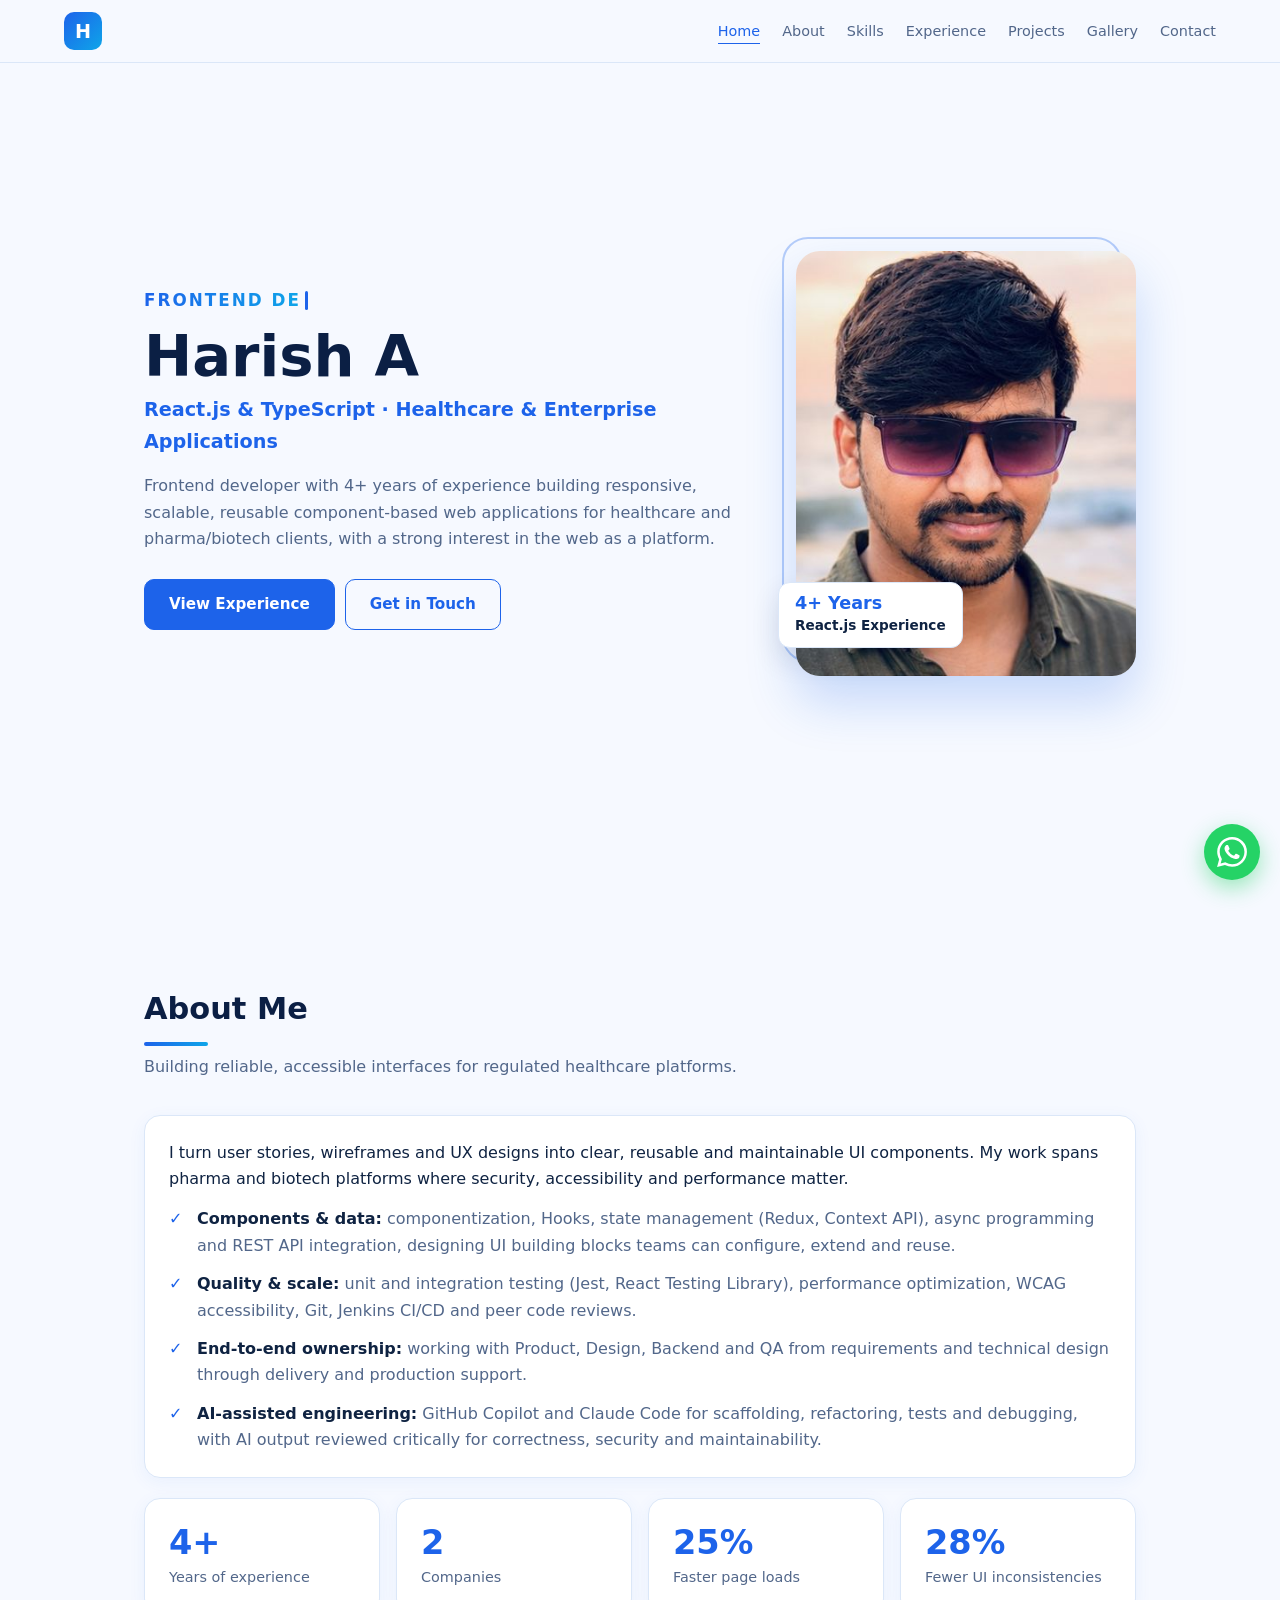
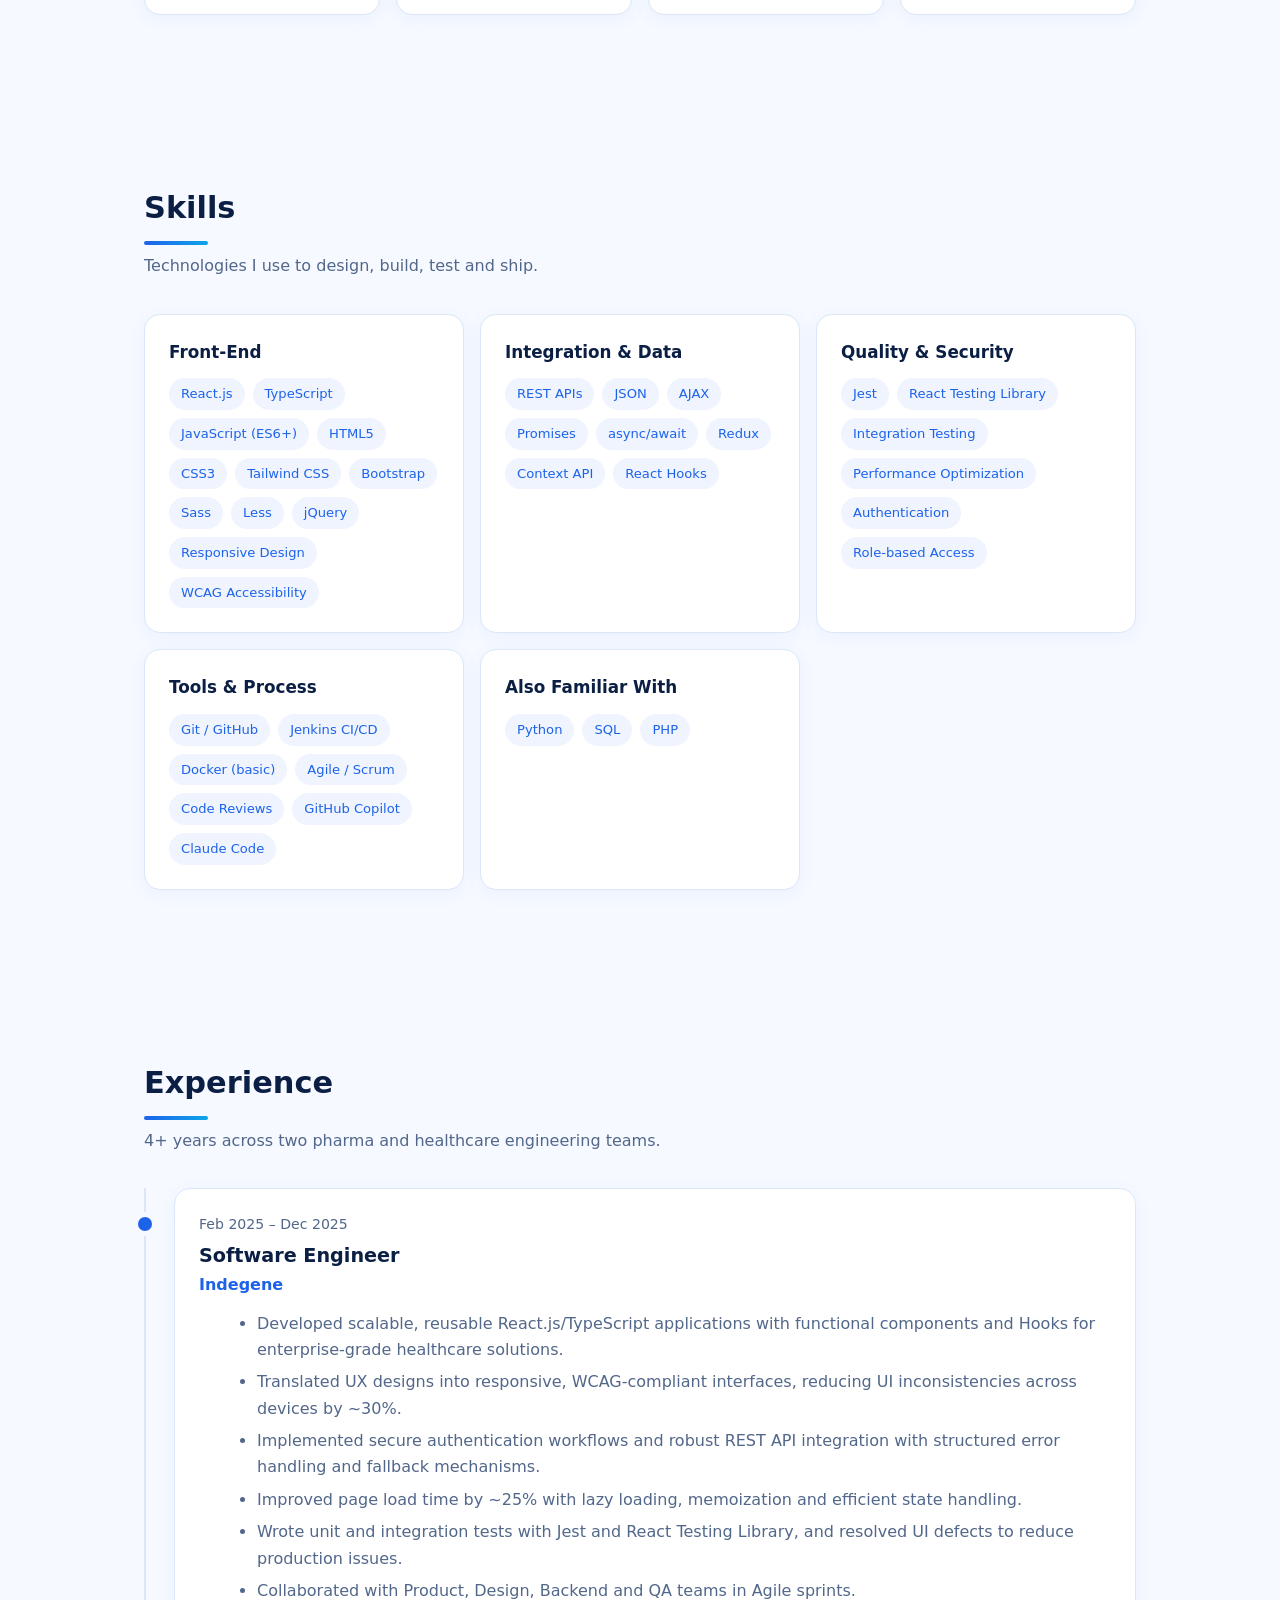
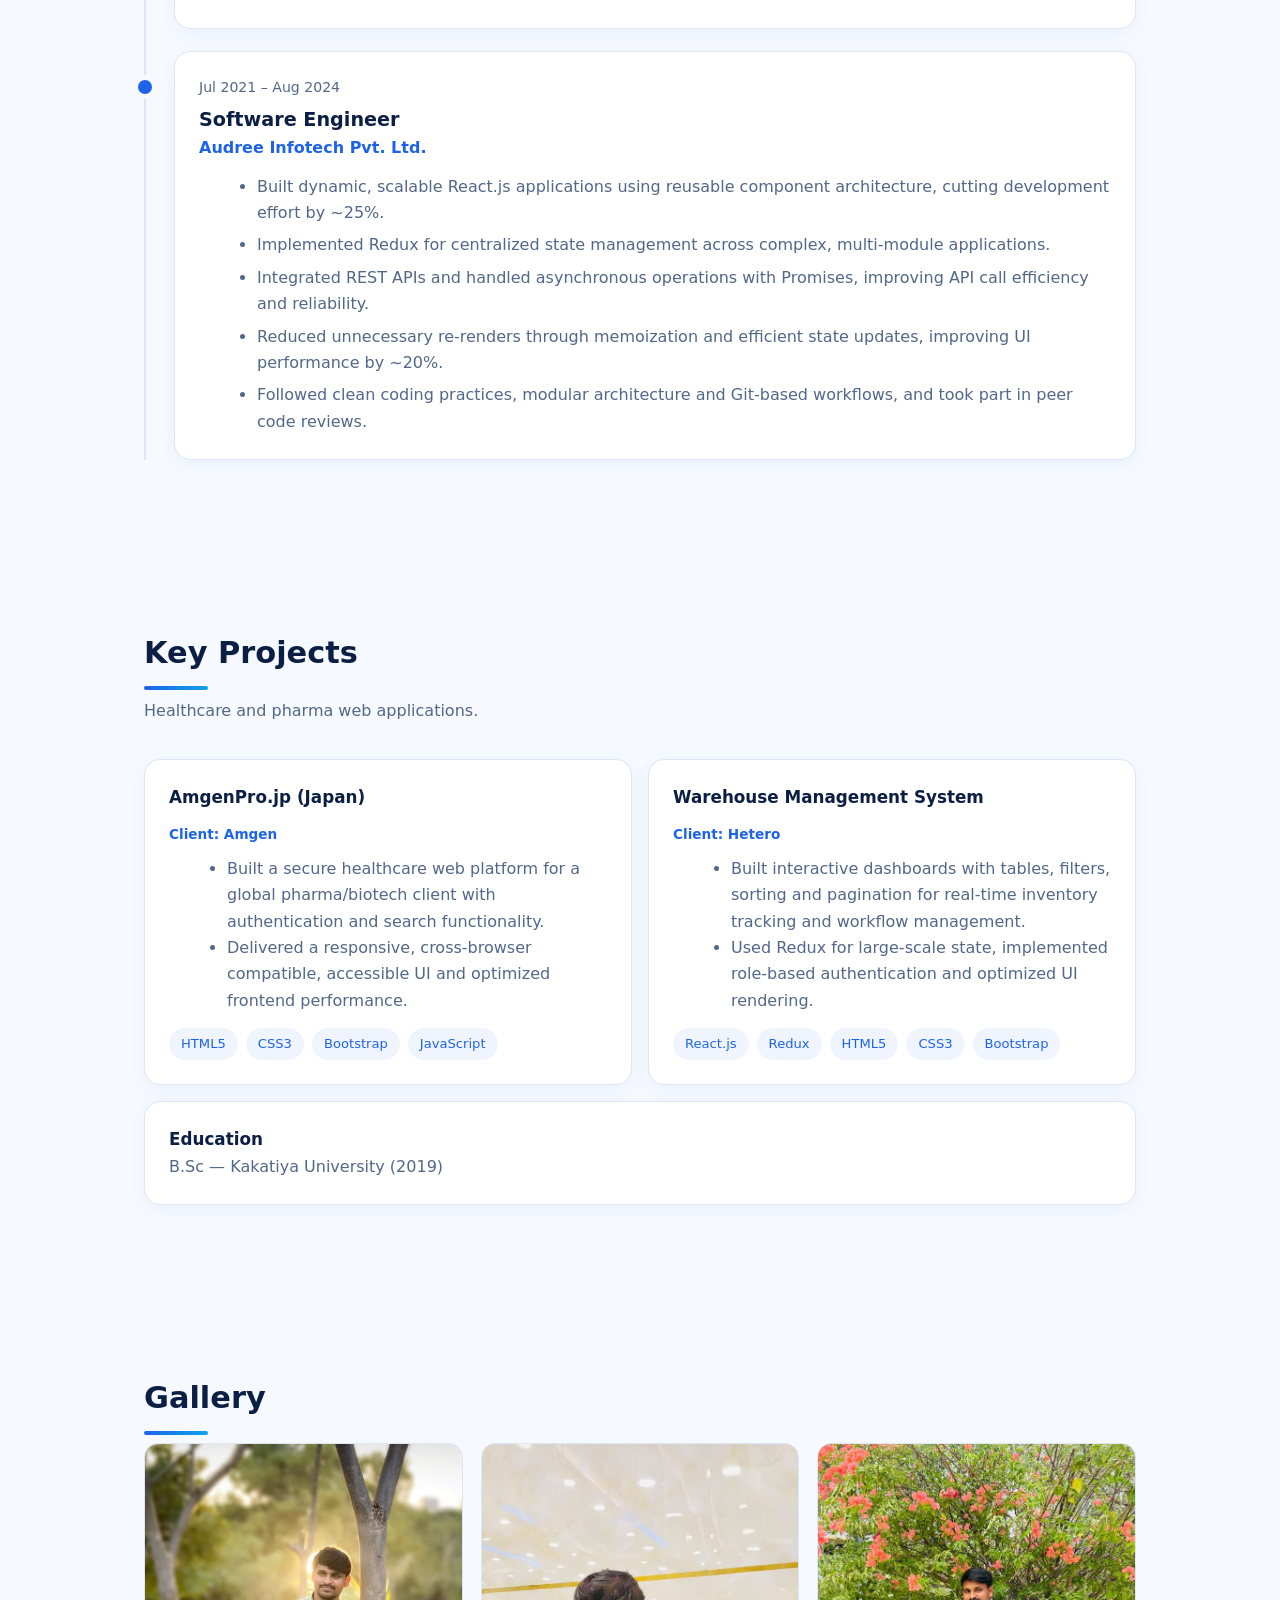
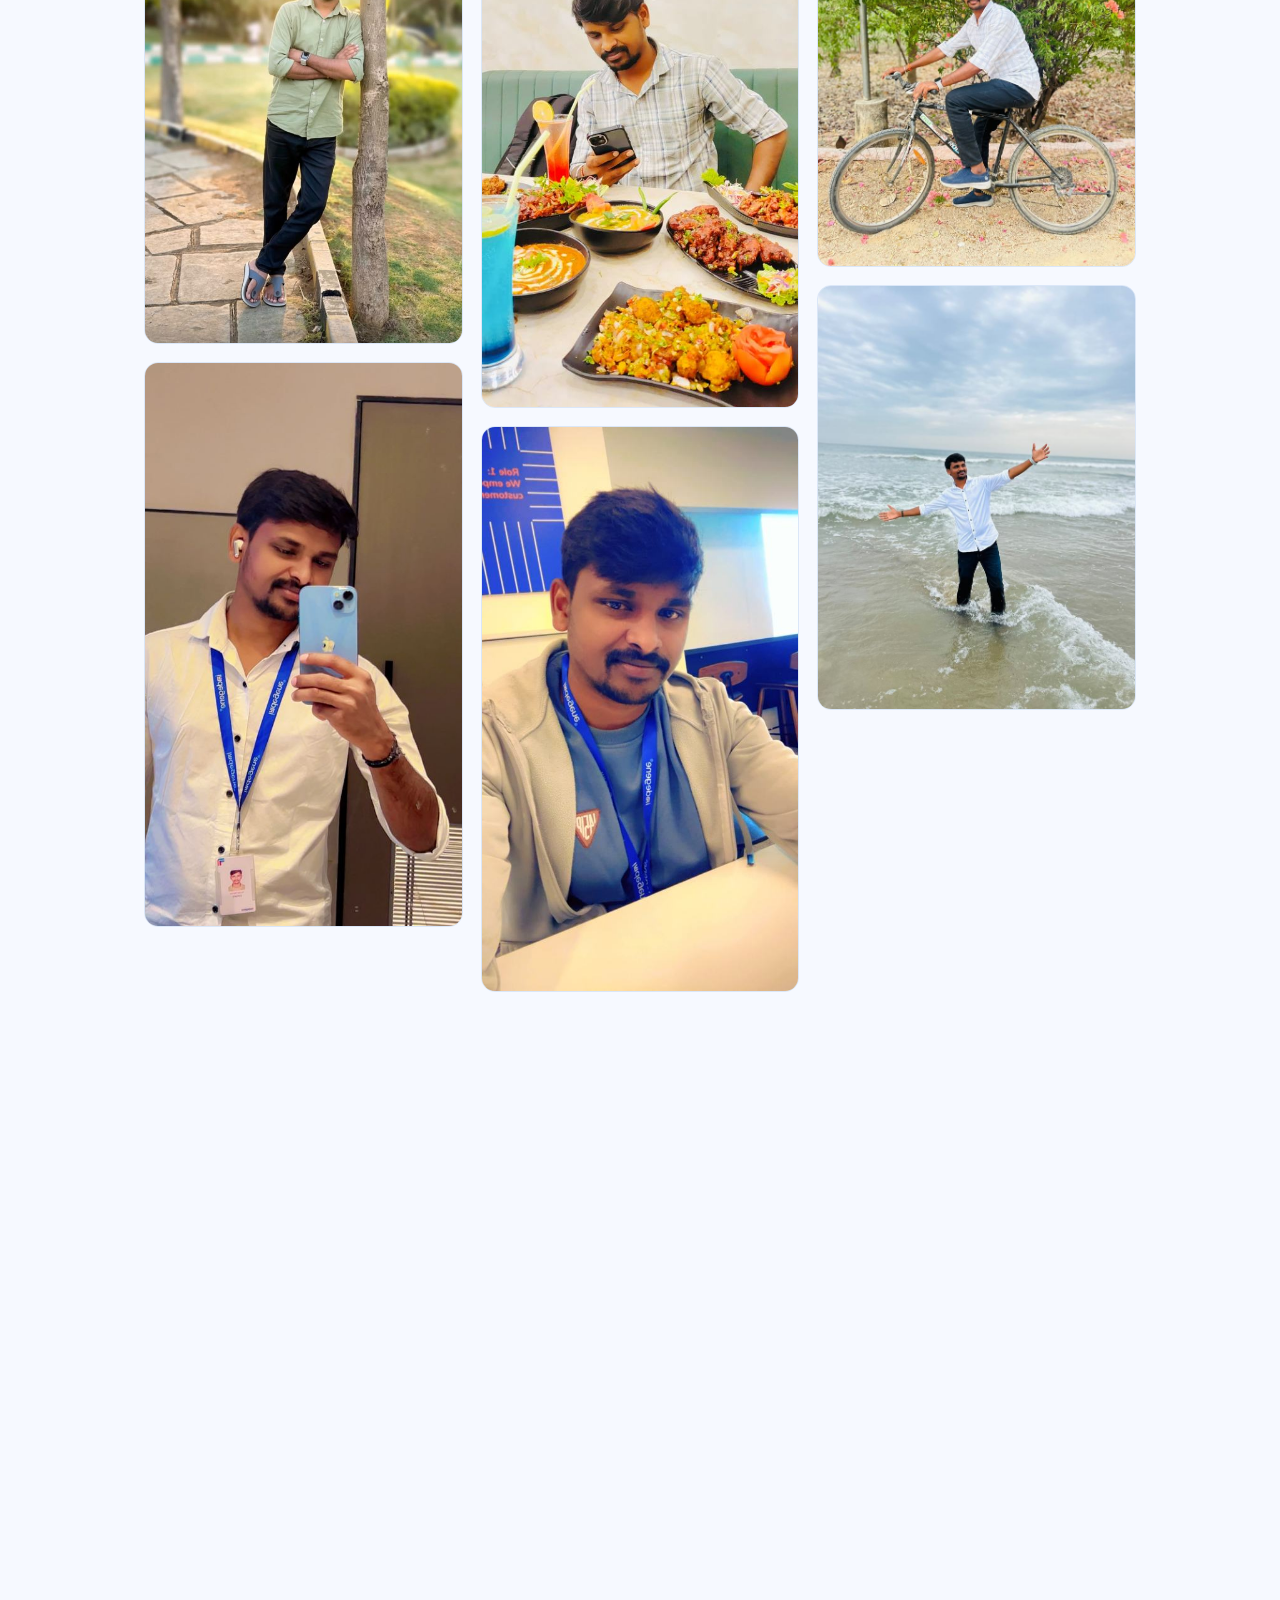
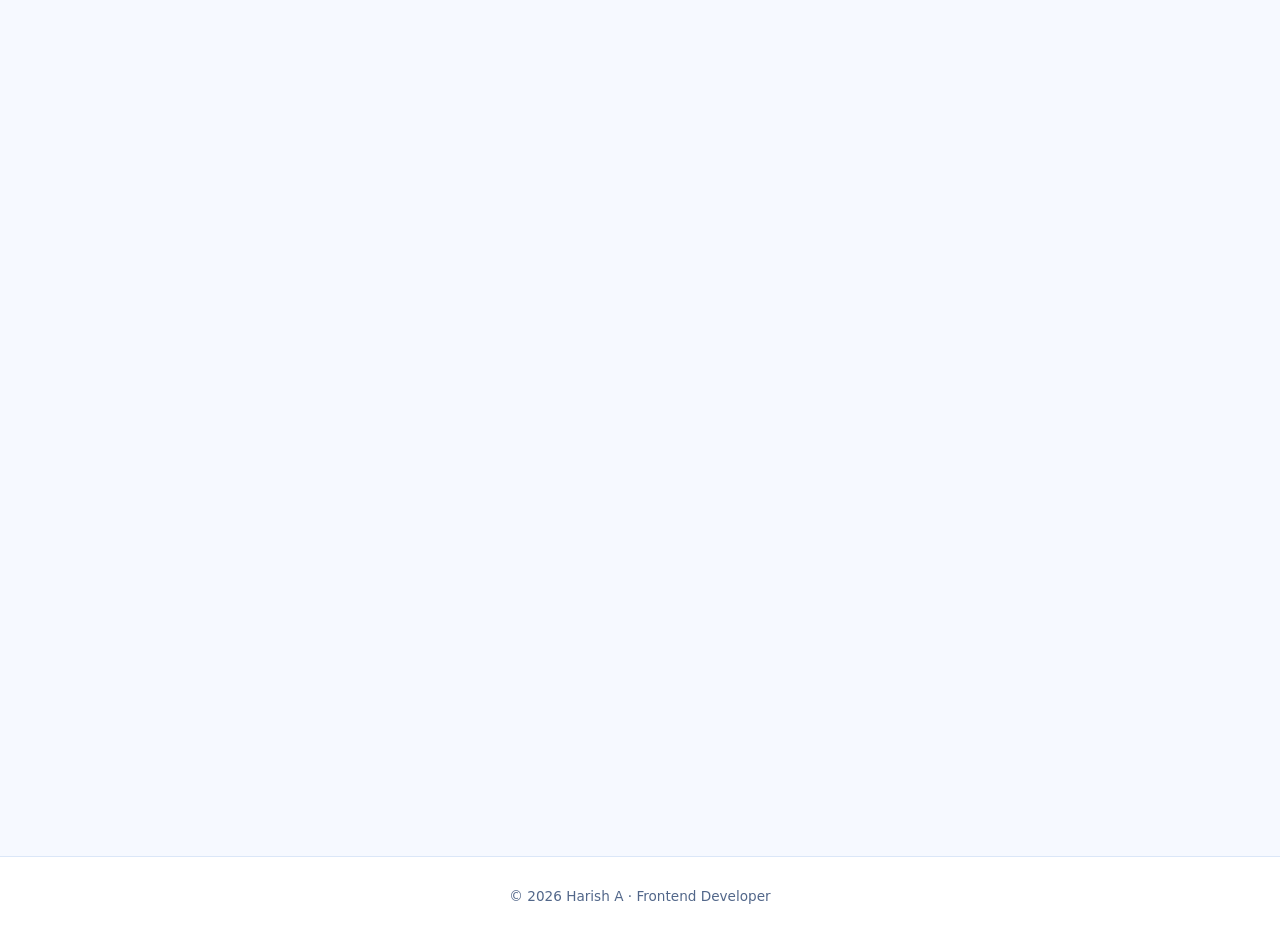
==== Harish-portfolio.html @ e02023b1 "Add files via upload" ====
<!DOCTYPE html>
<html lang="en">
<head>
<meta charset="utf-8">
<meta name="viewport" content="width=device-width, initial-scale=1, viewport-fit=cover">
<title>Harish A – Frontend Developer | React.js &amp; TypeScript</title>
<style>
:root{--bg:#f6f9ff;--card:#fff;--text:#0f2342;--muted:#52678a;--a:#1d63ea;--a2:#0ea5e9;--line:#dbe7f8;--navy:#0b1f44;box-sizing:border-box;padding-top:env(safe-area-inset-top,0px);padding-bottom:env(safe-area-inset-bottom,0px)}
*{box-sizing:border-box;margin:0}
html{scroll-behavior:smooth;scroll-padding-top:72px}
body{background:var(--bg);color:var(--text);font-family:system-ui,-apple-system,"Segoe UI",Roboto,Helvetica,Arial,sans-serif;line-height:1.65;overflow-x:hidden}
#pg{position:fixed;top:0;left:0;height:3px;width:0;z-index:30;background:linear-gradient(90deg,var(--a),var(--a2))}
nav{position:fixed;top:0;left:0;right:0;z-index:20;display:flex;justify-content:space-between;align-items:center;gap:16px;padding:12px 5vw;padding-top:calc(12px + env(safe-area-inset-top,0px));background:rgba(246,249,255,.88);backdrop-filter:blur(10px);border-bottom:1px solid var(--line)}
.hl{display:grid;place-items:center;flex:none;width:38px;height:38px;border-radius:10px;background:linear-gradient(135deg,var(--a),var(--a2));color:#fff;font-weight:800;font-size:1.2rem;text-decoration:none}
nav ul{display:flex;gap:22px;list-style:none;padding:0;overflow-x:auto;scrollbar-width:none}
nav a{color:var(--muted);text-decoration:none;font-size:.9rem;font-weight:500;white-space:nowrap;position:relative;padding:4px 0}
nav ul a::after{content:"";position:absolute;left:0;bottom:-2px;height:2px;width:0;background:var(--a);transition:width .3s}
nav ul a:hover,nav ul a.act{color:var(--a)}nav ul a:hover::after,nav ul a.act::after{width:100%}
section{padding:84px 5vw;max-width:1120px;margin:auto}
#home{min-height:100vh;display:flex;align-items:center;justify-content:center;gap:56px;flex-wrap:wrap-reverse;padding-top:110px}
.ht{flex:1 1 360px;max-width:600px}
.eyebrow{color:var(--a);font-weight:700;letter-spacing:.12em;font-size:.8rem;text-transform:uppercase}
h1{font-size:clamp(2.3rem,5.5vw,3.6rem);line-height:1.1;margin:10px 0 6px;color:var(--navy)}
.role{font-size:1.2rem;font-weight:600;color:var(--a)}
.ht p{color:var(--muted);margin:16px 0 26px}
.btn{display:inline-flex;align-items:center;gap:8px;padding:12px 24px;border-radius:10px;text-decoration:none;font:inherit;font-weight:600;font-size:.95rem;cursor:pointer;border:1px solid var(--a);transition:.25s;margin:0 10px 10px 0}
.btn.p{background:var(--a);color:#fff}.btn.p:hover{background:#174fc0;transform:translateY(-2px);box-shadow:0 10px 24px rgba(29,99,234,.3)}
.btn.s{background:transparent;color:var(--a)}.btn.s:hover{background:rgba(29,99,234,.08);transform:translateY(-2px)}
.ph{position:relative;flex:0 1 340px;width:min(340px,80vw);aspect-ratio:4/5}
.ph::before{content:"";position:absolute;inset:-14px 14px 14px -14px;border:2px solid var(--a);border-radius:26px;opacity:.3}
.ph img{position:relative;width:100%;height:100%;object-fit:cover;object-position:50% 25%;border-radius:24px;display:block;box-shadow:0 26px 50px rgba(29,99,234,.22)}
.bd{position:absolute;left:-18px;bottom:28px;background:var(--card);border:1px solid var(--line);border-radius:12px;padding:10px 16px;font-size:.85rem;font-weight:600;box-shadow:0 12px 28px rgba(15,35,66,.12);animation:bob 4.5s ease-in-out infinite}
.bd b{color:var(--a);font-size:1.1rem;display:block;line-height:1.2}
@keyframes bob{50%{transform:translateY(-8px)}}
h2{font-size:1.9rem;color:var(--navy);margin-bottom:8px}
.sub{color:var(--muted);margin-bottom:34px}
h2::after{content:"";display:block;width:0;height:4px;border-radius:4px;margin-top:8px;background:linear-gradient(90deg,var(--a),var(--a2));transition:width .9s .3s}
h2.on::after{width:64px}
.rv{opacity:0;transform:translateY(24px);transition:opacity .7s var(--d,0s),transform .7s var(--d,0s)}.rv.on{opacity:1;transform:none}
.card{background:var(--card);border:1px solid var(--line);border-radius:16px;padding:24px;box-shadow:0 4px 18px rgba(29,99,234,.06);transition:box-shadow .3s,border-color .3s,transform .3s}
.card:hover{border-color:var(--a);box-shadow:0 14px 34px rgba(29,99,234,.14)}
.stats{display:grid;grid-template-columns:repeat(auto-fit,minmax(170px,1fr));gap:16px;margin-top:20px}
.stat b{font-size:2.1rem;color:var(--a);display:block;line-height:1.2}.stat span{color:var(--muted);font-size:.9rem}
.about{display:flex;gap:30px;align-items:center;flex-wrap:wrap}
.about>div{flex:1 1 320px}
ul.chk{list-style:none;padding:0;margin-top:14px;display:grid;gap:12px;color:var(--muted)}
ul.chk li{padding-left:28px;position:relative}ul.chk li::before{content:"✓";position:absolute;left:0;top:0;color:var(--a);font-weight:800}
ul.chk b{color:var(--text)}
.sg{display:grid;grid-template-columns:repeat(auto-fit,minmax(250px,1fr));gap:16px}
.sg h3,.pj h3{font-size:1.05rem;color:var(--navy);margin-bottom:12px}
.tags{display:flex;flex-wrap:wrap;gap:8px}.tags span{font-size:.82rem;padding:5px 12px;border-radius:20px;background:rgba(29,99,234,.07);color:var(--a);font-weight:500;transition:.25s}.tags span:hover{background:var(--a);color:#fff;transform:translateY(-2px)}
.tl{border-left:2px solid var(--line);padding-left:28px;display:grid;gap:22px}
.tl .card{position:relative}.tl .card::before{content:"";position:absolute;left:-37px;top:28px;width:14px;height:14px;border-radius:50%;background:var(--a);box-shadow:0 0 0 5px var(--bg);animation:ping 2.4s infinite}
@keyframes ping{0%{box-shadow:0 0 0 5px var(--bg),0 0 0 5px rgba(29,99,234,.5)}100%{box-shadow:0 0 0 5px var(--bg),0 0 0 18px rgba(29,99,234,0)}}
.tl h3{font-size:1.2rem;color:var(--navy)}.tl .co{color:var(--a);font-weight:600}.when{color:var(--muted);font-size:.88rem;display:block;margin-bottom:4px}
.tl ul{margin:12px 0 0 18px;color:var(--muted)}.tl li{margin-top:6px}
.pj{display:grid;grid-template-columns:repeat(auto-fit,minmax(300px,1fr));gap:16px}
.pj .card ul{margin:10px 0 14px 18px;color:var(--muted)}.pj .cl{color:var(--a);font-size:.85rem;font-weight:600}
.gal{column-width:240px;column-gap:18px}.gal figure{break-inside:avoid;margin:0 0 18px;overflow:hidden;border-radius:14px;border:1px solid var(--line);background:var(--card)}.gal img{width:100%;height:auto;display:block;transition:transform .6s}.gal figure:hover img{transform:scale(1.05)}
.cg{display:grid;grid-template-columns:repeat(auto-fit,minmax(230px,1fr));gap:16px;margin-bottom:26px}
.cc{display:flex;align-items:center;gap:14px;color:var(--text);text-decoration:none}.cc svg{flex:none;color:var(--a)}.cc.wa svg{color:#25d366}.cc span{display:grid;overflow-wrap:anywhere;color:var(--muted);font-size:.9rem}.cc b{color:var(--text)}
.fab{position:fixed;right:20px;bottom:calc(20px + env(safe-area-inset-bottom,0px));z-index:25;width:56px;height:56px;border-radius:50%;background:#25d366;color:#fff;display:grid;place-items:center;box-shadow:0 8px 22px rgba(37,211,102,.45);animation:pulse 2.4s infinite;transition:transform .25s}.fab:hover{transform:scale(1.1)}
@keyframes pulse{0%{box-shadow:0 0 0 0 rgba(37,211,102,.5)}70%,100%{box-shadow:0 0 0 18px rgba(37,211,102,0)}}
footer{text-align:center;color:var(--muted);padding:28px;font-size:.85rem;border-top:1px solid var(--line);background:var(--card)}
@media(max-width:640px){#home{text-align:center}.ht p{margin-inline:auto}nav ul{gap:14px}.bd{left:8px}}
@media(prefers-reduced-motion:reduce){*{animation:none!important;transition:none!important}.rv{opacity:1;transform:none}h2::after{width:64px}}
.eyebrow{font-size:1.05rem;min-height:1.7em;display:flex;align-items:center}
#ty{background:linear-gradient(90deg,var(--a),var(--a2),var(--a));background-size:200% auto;-webkit-background-clip:text;background-clip:text;color:transparent;animation:shine 4s linear infinite}
@keyframes shine{to{background-position:200% center}}
.cur{display:inline-block;width:3px;height:1.1em;background:var(--a);margin-left:4px;border-radius:2px;animation:blink 1s steps(1) infinite}
@keyframes blink{50%{opacity:0}}
</style>
</head>
<body>
<div id="pg"></div>
<nav><a class="hl" href="#home" aria-label="Home">H</a>
<ul><li><a href="#home">Home</a></li><li><a href="#about">About</a></li><li><a href="#skills">Skills</a></li><li><a href="#experience">Experience</a></li><li><a href="#projects">Projects</a></li><li><a href="#gallery">Gallery</a></li><li><a href="#contact">Contact</a></li></ul></nav>

<section id="home">
<div class="ht rv">
<div class="eyebrow"><span id="ty">Frontend Developer</span><i class="cur"></i></div>
<h1>Harish A</h1>
<div class="role">React.js &amp; TypeScript · Healthcare &amp; Enterprise Applications</div>
<p>Frontend developer with 4+ years of experience building responsive, scalable, reusable component-based web applications for healthcare and pharma/biotech clients, with a strong interest in the web as a platform.</p>
<a class="btn p" href="#experience">View Experience</a><a class="btn s" href="#contact">Get in Touch</a>
</div>
<div class="ph rv"><img src="[data-uri]" alt="Harish A"><div class="bd"><b>4+ Years</b>React.js Experience</div></div>
</section>

<section id="about">
<h2 class="rv">About Me</h2><p class="sub rv">Building reliable, accessible interfaces for regulated healthcare platforms.</p>
<div class="card about rv"><div><p>I turn user stories, wireframes and UX designs into clear, reusable and maintainable UI components. My work spans pharma and biotech platforms where security, accessibility and performance matter.</p>
<ul class="chk"><li><b>Components &amp; data:</b> componentization, Hooks, state management (Redux, Context API), async programming and REST API integration, designing UI building blocks teams can configure, extend and reuse.</li><li><b>Quality &amp; scale:</b> unit and integration testing (Jest, React Testing Library), performance optimization, WCAG accessibility, Git, Jenkins CI/CD and peer code reviews.</li><li><b>End-to-end ownership:</b> working with Product, Design, Backend and QA from requirements and technical design through delivery and production support.</li><li><b>AI-assisted engineering:</b> GitHub Copilot and Claude Code for scaffolding, refactoring, tests and debugging, with AI output reviewed critically for correctness, security and maintainability.</li></ul></div></div>
<div class="stats"><div class="card stat rv"><b data-n="4" data-s="+">0</b><span>Years of experience</span></div><div class="card stat rv" style="--d:.1s"><b data-n="2">0</b><span>Companies</span></div><div class="card stat rv" style="--d:.2s"><b data-n="25" data-s="%">0</b><span>Faster page loads</span></div><div class="card stat rv" style="--d:.3s"><b data-n="30" data-s="%">0</b><span>Fewer UI inconsistencies</span></div></div>
</section>

<section id="skills">
<h2 class="rv">Skills</h2><p class="sub rv">Technologies I use to design, build, test and ship.</p>
<div class="sg">
<div class="card rv"><h3>Front-End</h3><div class="tags"><span>React.js</span><span>TypeScript</span><span>JavaScript (ES6+)</span><span>HTML5</span><span>CSS3</span><span>Tailwind CSS</span><span>Bootstrap</span><span>Sass</span><span>Less</span><span>jQuery</span><span>Responsive Design</span><span>WCAG Accessibility</span></div></div>
<div class="card rv" style="--d:.1s"><h3>Integration &amp; Data</h3><div class="tags"><span>REST APIs</span><span>JSON</span><span>AJAX</span><span>Promises</span><span>async/await</span><span>Redux</span><span>Context API</span><span>React Hooks</span></div></div>
<div class="card rv" style="--d:.2s"><h3>Quality &amp; Security</h3><div class="tags"><span>Jest</span><span>React Testing Library</span><span>Integration Testing</span><span>Performance Optimization</span><span>Authentication</span><span>Role-based Access</span></div></div>
<div class="card rv" style="--d:.3s"><h3>Tools &amp; Process</h3><div class="tags"><span>Git / GitHub</span><span>Jenkins CI/CD</span><span>Docker (basic)</span><span>Agile / Scrum</span><span>Code Reviews</span><span>GitHub Copilot</span><span>Claude Code</span></div></div>
<div class="card rv" style="--d:.4s"><h3>Also Familiar With</h3><div class="tags"><span>Python</span><span>SQL</span><span>PHP</span></div></div>
</div>
</section>

<section id="experience">
<h2 class="rv">Experience</h2><p class="sub rv">4+ years across two pharma and healthcare engineering teams.</p>
<div class="tl">
<div class="card rv"><span class="when">Feb 2025 – Dec 2025</span><h3>Software Engineer</h3><div class="co">Indegene</div><ul><li>Developed scalable, reusable React.js/TypeScript applications with functional components and Hooks for enterprise-grade healthcare solutions.</li><li>Translated UX designs into responsive, WCAG-compliant interfaces, reducing UI inconsistencies across devices by ~30%.</li><li>Implemented secure authentication workflows and robust REST API integration with structured error handling and fallback mechanisms.</li><li>Improved page load time by ~25% with lazy loading, memoization and efficient state handling.</li><li>Wrote unit and integration tests with Jest and React Testing Library, and resolved UI defects to reduce production issues.</li><li>Collaborated with Product, Design, Backend and QA teams in Agile sprints.</li></ul></div>
<div class="card rv"><span class="when">Jul 2021 – Aug 2024</span><h3>Software Engineer</h3><div class="co">Audree Infotech Pvt. Ltd.</div><ul><li>Built dynamic, scalable React.js applications using reusable component architecture, cutting development effort by ~25%.</li><li>Implemented Redux for centralized state management across complex, multi-module applications.</li><li>Integrated REST APIs and handled asynchronous operations with Promises, improving API call efficiency and reliability.</li><li>Reduced unnecessary re-renders through memoization and efficient state updates, improving UI performance by ~20%.</li><li>Followed clean coding practices, modular architecture and Git-based workflows, and took part in peer code reviews.</li></ul></div>
</div>
</section>

<section id="projects">
<h2 class="rv">Key Projects</h2><p class="sub rv">Healthcare and pharma web applications.</p>
<div class="pj">
<div class="card rv"><h3>AmgenPro.jp (Japan)</h3><div class="cl">Client: Amgen</div><ul><li>Built a secure healthcare web platform for a global pharma/biotech client with authentication and search functionality.</li><li>Delivered a responsive, cross-browser compatible, accessible UI and optimized frontend performance.</li></ul><div class="tags"><span>HTML5</span><span>CSS3</span><span>Bootstrap</span><span>JavaScript</span></div></div>
<div class="card rv" style="--d:.1s"><h3>Warehouse Management System</h3><div class="cl">Client: Hetero</div><ul><li>Built interactive dashboards with tables, filters, sorting and pagination for real-time inventory tracking and workflow management.</li><li>Used Redux for large-scale state, implemented role-based authentication and optimized UI rendering.</li></ul><div class="tags"><span>React.js</span><span>Redux</span><span>HTML5</span><span>CSS3</span><span>Bootstrap</span></div></div>
</div>
<div class="card rv" style="margin-top:16px"><h3 style="color:var(--navy);font-size:1.05rem">Education</h3><p style="color:var(--muted)">B.Sc — Kakatiya University (2019)</p></div>
</section>

<section id="gallery"><h2 class="rv">Gallery</h2><div class="gal"><figure class="rv" style="--d:0.00s"><img src="[data-uri]" alt="Harish A" loading="lazy"></figure><figure class="rv" style="--d:0.15s"><img src="[data-uri]" alt="Harish A" loading="lazy"></figure><figure class="rv" style="--d:0.30s"><img src="[data-uri]" alt="Side profile in an orange tee" loading="lazy"></figure><figure class="rv" style="--d:0.00s"><img src="[data-uri]" alt="Night walk on the bridge" loading="lazy"></figure><figure class="rv" style="--d:0.15s"><img src="[data-uri]" alt="Dinner with friends" loading="lazy"></figure><figure class="rv" style="--d:0.30s"><img src="[data-uri]" alt="At the office" loading="lazy"></figure><figure class="rv" style="--d:0.00s"><img src="[data-uri]" alt="Standing in front of a hill" loading="lazy"></figure><figure class="rv" style="--d:0.15s"><img src="[data-uri]" alt="On a bicycle among flowers" loading="lazy"></figure><figure class="rv" style="--d:0.30s"><img src="[data-uri]" alt="At the beach" loading="lazy"></figure><figure class="rv" style="--d:0.00s"><img src="[data-uri]" alt="Out on a ride" loading="lazy"></figure><figure class="rv" style="--d:0.15s"><img src="[data-uri]" alt="Working at my desk" loading="lazy"></figure></div></section>

<section id="contact">
<h2 class="rv">Contact</h2><p class="sub rv">Open to Frontend / React.js roles in healthcare and beyond.</p>
<div class="cg"><a class="card cc rv" href="tel:+919949825374"><svg viewBox="0 0 24 24" width="26" height="26" fill="currentColor" aria-hidden="true"><path d="M6.6 10.8a15 15 0 006.6 6.6l2.2-2.2a1 1 0 011-.25 11.4 11.4 0 003.6.6 1 1 0 011 1V20a1 1 0 01-1 1A17 17 0 013 4a1 1 0 011-1h3.5a1 1 0 011 1c0 1.25.2 2.45.6 3.6a1 1 0 01-.25 1z"/></svg><span><b>Phone</b>9949825374</span></a><a class="card cc rv" href="mailto:harishavula3214@gmail.com"><svg viewBox="0 0 24 24" width="26" height="26" fill="currentColor" aria-hidden="true"><path d="M20 4H4a2 2 0 00-2 2v12a2 2 0 002 2h16a2 2 0 002-2V6a2 2 0 00-2-2zm0 4l-8 5-8-5V6l8 5 8-5v2z"/></svg><span><b>Email</b>harishavula3214@gmail.com</span></a><a class="card cc rv" href="https://www.linkedin.com/in/harish-a-6782b31a3" target="_blank" rel="noopener"><svg viewBox="0 0 24 24" width="26" height="26" fill="currentColor" aria-hidden="true"><path d="M20.447 20.452h-3.554v-5.569c0-1.328-.027-3.037-1.852-3.037-1.853 0-2.136 1.445-2.136 2.939v5.667H9.351V9h3.414v1.561h.046c.477-.9 1.637-1.85 3.37-1.85 3.601 0 4.267 2.37 4.267 5.455v6.286zM5.337 7.433a2.062 2.062 0 01-2.063-2.065 2.064 2.064 0 112.063 2.065zm1.782 13.019H3.555V9h3.564v11.452zM22.225 0H1.771C.792 0 0 .774 0 1.729v20.542C0 23.227.792 24 1.771 24h20.451C23.2 24 24 23.227 24 22.271V1.729C24 .774 23.2 0 22.222 0h.003z"/></svg><span><b>LinkedIn</b>harish-a-6782b31a3</span></a><a class="card cc wa rv" href="https://wa.me/919949825374" target="_blank" rel="noopener"><svg viewBox="0 0 24 24" width="26" height="26" fill="currentColor" aria-hidden="true"><path d="M17.472 14.382c-.297-.149-1.758-.867-2.03-.967-.273-.099-.471-.148-.67.15-.197.297-.767.966-.94 1.164-.173.199-.347.223-.644.075-.297-.15-1.255-.463-2.39-1.475-.883-.788-1.48-1.761-1.653-2.059-.173-.297-.018-.458.13-.606.134-.133.298-.347.446-.52.149-.174.198-.298.298-.497.099-.198.05-.371-.025-.52-.075-.149-.669-1.612-.916-2.207-.242-.579-.487-.5-.669-.51-.173-.008-.371-.01-.57-.01-.198 0-.52.074-.792.372-.272.297-1.04 1.016-1.04 2.479 0 1.462 1.065 2.875 1.213 3.074.149.198 2.096 3.2 5.077 4.487.709.306 1.262.489 1.694.625.712.227 1.36.195 1.871.118.571-.085 1.758-.719 2.006-1.413.248-.694.248-1.289.173-1.413-.074-.124-.272-.198-.57-.347m-5.421 7.403h-.004a9.87 9.87 0 01-5.031-1.378l-.361-.214-3.741.982.998-3.648-.235-.374a9.86 9.86 0 01-1.51-5.26c.001-5.45 4.436-9.884 9.888-9.884 2.64 0 5.122 1.03 6.988 2.898a9.825 9.825 0 012.893 6.994c-.003 5.45-4.437 9.884-9.885 9.884m8.413-18.297A11.815 11.815 0 0012.05 0C5.495 0 .16 5.335.157 11.892c0 2.096.547 4.142 1.588 5.945L.057 24l6.305-1.654a11.882 11.882 0 005.683 1.448h.005c6.554 0 11.89-5.335 11.893-11.893a11.821 11.821 0 00-3.48-8.413z"/></svg><span><b>WhatsApp</b>Chat with me</span></a></div>
<button class="btn p rv" id="rbtn" type="button"><svg viewBox="0 0 24 24" width="18" height="18" style="vertical-align:-3px" fill="currentColor" aria-hidden="true"><path d="M5 20h14v-2H5v2zM19 9h-4V3H9v6H5l7 7 7-7z"/></svg> Download Resume</button>
</section>
<a class="fab" href="https://wa.me/919949825374" target="_blank" rel="noopener" aria-label="Chat on WhatsApp"><svg viewBox="0 0 24 24" width="30" height="30" fill="currentColor" aria-hidden="true"><path d="M17.472 14.382c-.297-.149-1.758-.867-2.03-.967-.273-.099-.471-.148-.67.15-.197.297-.767.966-.94 1.164-.173.199-.347.223-.644.075-.297-.15-1.255-.463-2.39-1.475-.883-.788-1.48-1.761-1.653-2.059-.173-.297-.018-.458.13-.606.134-.133.298-.347.446-.52.149-.174.198-.298.298-.497.099-.198.05-.371-.025-.52-.075-.149-.669-1.612-.916-2.207-.242-.579-.487-.5-.669-.51-.173-.008-.371-.01-.57-.01-.198 0-.52.074-.792.372-.272.297-1.04 1.016-1.04 2.479 0 1.462 1.065 2.875 1.213 3.074.149.198 2.096 3.2 5.077 4.487.709.306 1.262.489 1.694.625.712.227 1.36.195 1.871.118.571-.085 1.758-.719 2.006-1.413.248-.694.248-1.289.173-1.413-.074-.124-.272-.198-.57-.347m-5.421 7.403h-.004a9.87 9.87 0 01-5.031-1.378l-.361-.214-3.741.982.998-3.648-.235-.374a9.86 9.86 0 01-1.51-5.26c.001-5.45 4.436-9.884 9.888-9.884 2.64 0 5.122 1.03 6.988 2.898a9.825 9.825 0 012.893 6.994c-.003 5.45-4.437 9.884-9.885 9.884m8.413-18.297A11.815 11.815 0 0012.05 0C5.495 0 .16 5.335.157 11.892c0 2.096.547 4.142 1.588 5.945L.057 24l6.305-1.654a11.882 11.882 0 005.683 1.448h.005c6.554 0 11.89-5.335 11.893-11.893a11.821 11.821 0 00-3.48-8.413z"/></svg></a>
<footer>© 2026 Harish A · Frontend Developer</footer>

<script>
var roles=["Frontend Developer","React.js Developer","TypeScript Developer","UI Engineer"],ri=0,ci=roles[0].length,del=true,ty=document.getElementById("ty");
function tick(){var r=roles[ri];ci+=del?-1:1;ty.textContent=r.slice(0,ci);var d=del?50:95;if(!del&&ci===r.length){del=true;d=1800}else if(del&&ci===0){del=false;ri=(ri+1)%roles.length;d=300}setTimeout(tick,d)}
if(!matchMedia("(prefers-reduced-motion:reduce)").matches)setTimeout(tick,1800);
var pg=document.getElementById("pg");
addEventListener("scroll",function(){var m=document.documentElement.scrollHeight-innerHeight;pg.style.width=(m>0?scrollY/m*100:0)+"%"},{passive:true});
var io=new IntersectionObserver(function(es){es.forEach(function(e){if(!e.isIntersecting)return;var t=e.target;t.classList.add("on");
t.querySelectorAll("[data-n]").forEach(function(c){var n=+c.dataset.n,s=c.dataset.s||"",i=0,h=setInterval(function(){c.textContent=(++i)+s;if(i>=n)clearInterval(h)},n>10?40:150)});io.unobserve(t)})},{threshold:.15});
document.querySelectorAll(".rv,h2").forEach(function(x){io.observe(x)});
var links=document.querySelectorAll("nav ul a"),so=new IntersectionObserver(function(es){es.forEach(function(e){if(e.isIntersecting)links.forEach(function(l){l.classList.toggle("act",l.getAttribute("href")==="#"+e.target.id)})})},{rootMargin:"-45% 0px -50% 0px"});
document.querySelectorAll("section[id]").forEach(function(s){so.observe(s)});
var R="[base64]/4w6PvH794UtV//GP1zZPHVb3sq58fPnj07WlTXd49fFAvhZT2Wyk7+1u1pnr97cMHlah+rB7oftlUnWqWja4+PnzQ6HbZaf/F9cMHp5bw6fePqyrhIwY+rnBjuqUySeHhC6awJIV1q5ddWnj4gimsSGEp9VKkzR6+YAprUlgILBILD18whZuh8Ddv7MA+E5Wsl7Wu3lw8fCCq2v5nv9Fm2dqx7NVS99WbjzgBPTMB20tuWt7Onp+8fnE6V7Pn1fy/qzcvHz54ankCX89JKbHsu5TT29kJR6sbGM+Etq6Ad4WsUg6jLrdZl83StKTHola28VXXubHAdjybL+Rsa1u/gT9u4NduvlCz9c35fKFn1ZP1p/mim62vN7f49Xbe2FYsRD37pZrr2es1/r2aL8zsbLf88a76bfXGVtLMPs+Fnt1CfevT+aKZnUHJq1tbeTurfoE6q+frFfz/egdUH+DX2crWCa1ZQ4W2rqe2UNIo+Bb++da3+grZ361tMW70tVKwN0ivT+aqcZXczs3sei5sTZa36Cyf3lYqYDyM5Wxmd1y1Ro4Gc3J6OjI9sjJ0bhRu7KZbmqEyAz3GXzr81dsGSfijgV/Kfuocwf42ir5f2mWa1sqNkjBq2QpC+gtL2i5rwdY6dPz0dnUT+t4nfQ/7rxbLmnb5g+3QCjq0vYLFdzfvYFko990n++ke/riGf1tZUgWfpP1DhFH6j8uPc+3osQqkXc6FmJ3BwoNJ/Tg1SWZPQ5XollIVjaKSdlF0RaOorOxrmsJazbKh0/jnzc710biOreFT9WoupPvTDSB09xw+/r6C3y9gbD4G8nP7r1duLO2n3dqO79QeEj1pwUtLvsEa3D5Zz2FrMsVtubo9tGIShVVnokzUy4bKMqsTrHzstN190onJo2T2K9j7r6Hzf4Fd/8w2/il8dWq3/yn88cIKnr/Ynz8Dzclcmtl37NZRGgcntuUt1vMD1Py9FVLfz0Xj6ng9b2f/xW7Wbtk3pEulkl8IMl6q6nNlNwyXbEDfHj1cf6jrvvsjbTaIsBGbRiylTtmMF/VY9DVW8vVQCocx7/iz7QZW7E1Yozdu7e4fRGPRSE3q4reVhT0ipwV117jtcW3XxAb+uB1Uj2LXNwhvO2dFXIWdX53R/gwLBLfi7gNXrGmXqi9kYUe0I7R2MmtlN9DZ25n+HVeqNSjW01JYgmXTiaUWtEmf7QStg8jecsoTtI02hb0xFhF1TG82F0wpabGOUkf0RtaWjaJNwp78Yy7rdA3gPOGfN1H6MnUOELOkm7KRqA5T2vfA5d4LetRl5/4TboNLrjILH0Up475BRZTSbgEBYR/voH+3fivchK9wFD752f5qAvk2oqwdyuoYk9Gu/AgPw2wccwAG2ID3fqNOt6Kz0k8VtqK3p7GM9t7znRQCyvSjHbrgFKLFPjntxRZgCl1d575/n1nFXKPumeoangWoNlDSilxa6jWA8QYG2srZ5Y9uohmmbQfyvWg8tZUqTUb7iKPtJMKEono7vdQZrT14CDh4aDO7XUNnTs/cjr3dpdX8z8MHfz2ki4RcqrAGvQ649bOBk4RL0kGnMHEbP3G4XKoL+AggaVt9gPasPb69HmR9l9SyhX+tcBJuPDyr1uHjDv/cwlaM6NjBvjOrsrDGYfEMwmFnG9HbTWEbV105HTrsJiS+9+sLSw3ixLLcgpK9DJLnOiJEqGlAjsD2lsDz7cf50JFH7/323ASljWyRuIJabrOaL7yAQcHz0e1x+2vJLvt+aeg0jWd4DJNkIUyyu7P7N8CkyOYYmFTXoNxzmHT6EyyPeOYJQpFDSlbqS0mq4zebRaZNTWgTFbzacfiqsbs5KzWpgi0g023WpB1KxRXZV9mSTNcvj8/6tqyvQtvJyWjvnTTsDqDAAXYVcWkFirqUFvu22+A2v7Lnh6h/OcUmjF2DTSFHIxGLpLQRd26R2cV2ZTv5MepaBjGodtl0ZWwl7NSMduUlFLc2ZaNGhXjcZIExoa0WdnGCUrBL7Ye/c8XaHuFe8eKUFu0KRdt07lChSSDRZVypDEyoJVoTSvqmar1sM9qA/exKYUoJg+CviIMUCI1S2kFFmBTIs9BKKwR4Rbx0gwAvpY1AM+wxZFgI7HqJhtUi7lbg5aPyMSjfOKorJ0edUSNtC6pWTh21iMJK2gGqq+nZ9fqCK6a7vNj0etX27JHLvMEGtgAV2zolHGF9ihs4k6fTuiXdbADh6nzfp7B2PyTLtF3bm2hK+FVIzEGoqUOc/XXmZfsk6hBNA9NM2lQCO1QZ7GjtMaX/FcasI2FHwuYI2NF2HSynHHY8X93A8J5PHRd6bWEOqYE/GFmkkdHi7rANwNP+DY8cwOyTFjtgu7DrUtAmlRhhRAtamxQ7fNoSooejCin1+unpGxaASNg5k0wiLYwtpT2Bfrzi5IhozLKVhbW3EsxahPbKH0bM7HLr9tzVxgEwzq7Sg2PhwJjlq04KAcaobB0IMIzaWWVVn4Shbo5YB1LWYHQlrXvvBT9IhZ/Cud8JLg6E6GV/oJORtlvKjHZ1kIE9GueFeKSiRyMehbs7RoLaTY+SE0YsJexJuytjrewG6TPaxHLyad5mLgtQ+Kx2byT4pcsYN+iGpkvV9zkAmvtweD1oQVMWWquDyzbf6gpAthz1f9A6aI24HyAPo2ItHmsKN7+WCtTxeCHdWwHmDQE7ryEHJGc/WxVpBan9lht43fejfc82wqA5m9BuN9DFa66PTW0XSV+mD5rajGjfwyEljup5GZBoW3DXJqN0Fn4NK9G4Sqsz2CEbGKab3XZzfVBWCTtnHWXwVeUPBbvtvTOrdbMd/oVmHgeA3FbcOm8z7A9nJaIwaTDshOUKBVfRDQIfL9zsGn/yR8NoLsMqcP6tw3YIrtabYAK682c/+IPDQErVuNHS3pZgIF2IgSzEUl8eAgUuxyAgK2KUHiGgFx/ByobQcouzGIzirI/KHhY0qW/CJGJ557S3frov3eLlsAqeM4q4CNCCbUoL9h3tlO31ZsX1RChw6JJi06hL2zmjTbLyKFgcOMTSwVIr68iAbmhHBkPVe86IDp4voY7pR2eldNaR/wWBEWMzfsOaYRxSKOqNhbW1YXqzumGxgpCjYtMgCDS8oW3aRkPvfdTYEwDFnk/rwn6BW0wT2qIjsLQbMSt2oF9tDeEvpE3RWHiGAQypXTFioWjqjgDiylsjWMsO6AFTNgQQ/SG4qWUXKrjI2u6IEVDKHli6bKEq2/F6ao0qu4tUU9iR1nY6o8XR+xAl4r2XVdy5CmCTbAsZ2g2Ubb2/[base64]/vhsyX2rkiPVn+OOBUB5cV12BS4UiqInIl2tbh6WCceyMuetrUESjaFUFLJf0ewU8LmGDCpxDjYybZCiA4F+tN/MIMGQTqSlB9UQIFxk4VxdY9WpFjnBCYBw4yk/ANUvOKMQABGxZ5GTwHShjboBOKJL8NhJfgGHoGTv3Ni695JaA7l9cveFPbSAjyZ0QbZFCV/2Du4YTjpL2sNAUxFjGXdLUVGGyJXz6fwvpQtSqwiLtIB3pQ2emI+efd9to/Z/[base64]/8kTaxpDnDmh+Ov57M7e9d6OPK7eADsUnKwg8QG+k4lcCa/PoOF/Pe1mKIoj8u5P1PMBwY5P5f855dJJ3CoOjIBGLZhbGl29kLCGj/[base64]/Nnp62wOB3vOqH6CDZFPLoagisIrSoPyAWPqLy07MhsAv7Z3hjAfjQRCFvBUbejPb5GxCX38MW/c6ZIzk51UGkcxmfpoagpWwco21ggDXeDnLldcEEuDLayocy5nA/lZI+BoVxeqpAmvEgA287FrEAk08r98xhdpMsxghMxq9pqyvz6nh7Dx6oaPdOT3nfnByR8xhDA04jtN/AVtsEIwQim8FRhZgKlqYLGWYrRTFsxaVdpF6Q3AUfyB6LajTx/BZ1MC7NTTDmxNFlPQDKzWTKkzXcQCgWJX2GkGN7N/fY5Mk69JqamBxGODnzyze4qO+8ATht8WCD2n2GK7HvZnOpgyXyW1vGrn2s7vE2oJtJ652CGyuirJfKIvCc9psJy91jarv0nmD78T0xpUEXd6z12YynYVqh9yUKvcUIRFfdixCjoArDS4YgY1LLgfhiQvtbFsWgc72oXgGzkdE+We2C/GBVuT0Gte00j303hTF0mJSaCieyB6HijjTdqCMnr+YLAfcheaOqPfyXVd/h4Z/QRmEaD8S4H7f7A/oWfDQoBP8YVdYUac9CKqNFYHLqLn1yjqtmVIp3cnUQhUNoC4zUsnXopohF69BNSjtcyEhPNXkEASdSBMQaFzGGuOQ6oz0Y1A1hyXmhA2HJhJbcBBjk8oUzV4erJ4g8Dq8U1Y+r5+OGFcIksidAieJyOfk7/MkqazCslrHRQiyz1fJqG6X2FbmCNhU1pRs835cxtWeJph/[base64]/KtpfSfODDXcx/OSwo3VmT+QZnJk7PuC4bkOw5PYyJ3xaxPkLmuur/H+CWka69Szqx5USUr7PkzVXXTveBMW6eLoUJb2cPjH6lEou/e6LXguSRINV6Uzw10H5HzniyEdtiK6FSq7oXA/[base64]/XWuA/D76UKuEmJiM9pp3wGLmNW4Jh7PYgQ6ob33B+erKSss3NADUVfEpUHPZNGSB6icj/4UVM7Hlz96hNHz3oopFWhnQxf2TlkR12e0eD3aLZVwSftyErzqGmLsyxhqzANBaKPPJsTSXIauHz4mwL3hUu5wb5hwL4pf1DVmJyDFpq+62eOIyaQyXm7YUGh4FlyhkzOqdTuqbuqWner3DrABn9ghL2WnIPC2jFXXQpAcoS33sk3CYYExfH7g/PLYDqercCU/eAuTlFMbb+SOgby4r/7JQal3tpVDVUADp4wqRhKtPDxNRSZuBoC+Z2BmTCIhFkM0U4wwi1a5XZCIcUdVCB+i0XpgCos+bW9cIPYX63cdrtmSwZuGFqIAWmiDp2S/WazEhZX/ZrO55uyGHVw50bTg5HaxCq6mBSZgBeQpyWhZuKKWXU5rz7B7rljwgAJuUkwy23f9Qi8FLfStj0TbIa6NH5/fO7nHsIdLDU1ZZyGaqFGU9t2gfKON4synyMgWIgv0FbiSihog4S5iRvvq9R2a73nHmTaFtasOYpYI7RndGPEMNFwx4sUcaOq+tF/O9UZoD4m5ZK+KCcUpJMRnF7VCCYy9IbQvY6SkGUUScfq3gYDtMpZWANQZLYZG8WmNmlGBA/FBhPZJ8EvQi45sFr+6AUtyET+wfNnD3L7tsQrYOFwF5N2EGtZhKU8N5xpKe1IWMTjh7tZGjGrlL8NhUHW2awb1l+qsKW2sLWoK/pXt3og8NoIBrB2kfGKU+M9TdAPJpCHuH4h4HFxcQGqcSo3eoegxHDxb1yt3zicK+fHhUEWNqTRIQ6c1pyyMjYFsUxadQpX/7/kgk7a8tZX1s7/bn1f25ynE07wGNhhQA//0ZwtFHrsP3JmvBt9G2r/SsBqpRnmBIbNwOnYSx67Bm32D1Q3mbzMHKQ8HO9uyn+03Yrba4sRWT53kA3RmV8jNer2tfuHHQ0GAN6n/BWQqvYELG+eY7dd+uoRP6xsQSqwjuMNIWlLTYYAAty8ULfQMkTmHA3QPsUuTXFIXe1Y33gGr52mi3nEbVR4W7u7EphX9oa6/EXvi0LOCziJe1NgG7nlpSvvEjfdisG2zRZXM2MCVLVm7vAyyllyUSdPQUmNoysTDycIbo1oFYfslw/wTNkeE+UOyl3q8X0mWUS9Y48GLj9PHCxNJpVM+afRfE9q7YNoNl4UHV4PxxuoJcCrsCDSl3K2Et+daQosg7j4o/5VXNdOhH/bQq5tCph1mmiC0MashxreZ2Y/hjt+jN3PDxWj1B0LQnEWrqFVg0aqzVqWJbEz0z3LWeT5ipAX7SlEzlAVkfdbkkHLpsH0SYuF1YY8hFr7LeoyHhXtyLiLgPeRF5OCrgPizMvYdGkgIbQBhIQRmX94jZ0pgBD3eHyxqgAVh2TYtM3vZ/WVoqQMJniTCjLRJzzcbD+Wnknd2urAnHeaiHs/kcIFtJMWJ5B9EoGzhoJz4amk6S29vPZyIxPTOvpBWyIaBQTRDS2mTsJJzfxYoycsZPVh33v40JNAcW9omI8MHwz1pVIkmLLzwpu2Z1fwK8HusJoxsjtGEAo31uSZEb8k2DepYkPyOYByfUoeiT2ueVocNoS3KEiiEO/ImxQ5cXBM9RFCRNsWzUZC1B7MEgqNLy8K+2XnpM9rDWQK9sauIQ9ujXSql3YYeZXnkQicPZoeGvAOgRkuaAOau3lDaIdoSs+tz974hZKvOyrF+drDAZLRjzbHv4jdXYd9CTFVZB3sEmMwswj7YXkQsEwxiU5fXmsLpBYVt8ukNUo/eskkMmUxlLb4mVMbYHmc7w+5KLuYQ8nlnxQ6kQbAHOrCU0bEdOnJGYEiaCKIbtNQN6fxUZlSvk0s6r7XORFKS77zgsr/VzaaUVYd3RhipFKxLSRZE5jBXo7uqiCecaCWVuAUZLhpL3rVHTG0DN4uzJqUZLhaZ94vHKRB+HfFitDUPpsMYlBUTVScOo2DbH8d0nXuIsedWmjO43rnr9iSp03ufVGC4rJbe0j8Pnq/4HQ3iWsfKoTkugmfjOVTreLWfkUamASczGRRWbAIwa1LaKm5iPkutC2EnpbAEH/NusgJv9w7JxT3ZsxlAW3kHQozdZy/[base64]/7yOc04+4uCI1cRS60aOHIRWqdtk2yOXNkGzUNlfOzuEhktzdx4Tk4k0+kJnCezjLHzZB4nC5q6B7dcEYPGagKT0V6ECx4BdUWPsfNRd3s08B4wB6/4SK/0Ps59UHI3DJ4ZghalHJJeTue8BK3VZJWWAIGuEAi0+ErUFwcCkU0hEIDLcqrFJyRzIACu0Nuo+2jc19ovTHfHYAgmi3ZDels4nGfHyPnaE/KRYgv6fs3Ch4ohUFn7eK+NB3z7w7z2vbvTzS7iTQuaANDJzpjiFcvGGNLqg2eS3sFiQtpCbq4sg2iW8fXWnwYuA7C3Y9HlQ4EAOM/3hSeJzxOvO8JRjcx0yGZpZo39+Y394fZGo8SypWVLtkZfuDXsKhRf3rmXsDkGIzeYqynfGn+bL2Tv0+jhBZ39I9dLzFmf1DIRWtdgVg5Ce+9XyGTwtTEYHVjERdR4t5zQHrzWJ0Q3KsRDerRqEtpgh+HASDi9cbZJMaqTt2NiJAKhTeKvp/w/[base64]/Zgjz0iZMUO+HMhmXa/d9YWJL/[base64]/WVghaVZLSngT8MhWvShhk4aqaK9cQVnvUG7fQRaFQrjGFzBcXypHNMUK51t7VlQrlb+4TfUoSroccIavgCQqBjPENnOAo4UJOIcWGSXG+i9T0OdNDYrL4bPDecMlF+vbyvU9+myUT3eIxMzgb9rXmbN6QmI9Fkrk+MQCh/Qbbtj2bt8k9r/ji8fDkT4ilcKrmLKRoGC4pmqR958FkFjNEJjHCJve3VREixleUdzFX/qThR7TpnB9j9oFXcmnZkk1S+ACzNOrf4RpN2Bxh9pFGfkHXaFL7QdcooX29PvfLissdPzyDXMbCPYNMaP19YKaEC0Mrq73RcD2M0EbgjdYgl44w4PfErsx5WDuYzCL24GGVGW00AXmgyYF2NKOX8ZES7BqElhq/Q/6dfeuFjZvrOgBhZU3oMD0BocUBTW3OJsYATUeBw/OKhYwVvCmV0Q75zwyf/kzZJaoKRxcSIXQZ7SgxD1O0wXwwZWzsvjdmz1rNY8a8O4DGjHGRTpBEPd/DU7cpdUYbQ8WCx3E6Xswi99LND6aIfPOH1D80EHLtBA7k3JoIPhO6kHHXgKdtvGHugx4cEqpwbksNiVdJef4FnG5EG5xFMWlEPLeVmCYk5OxJo/[base64]/xG+gwCiHdRart+aeUlu6fwAuKQsuiL757I5pjdA57N8aOVABbxFLRI/O9uhkL0ZLgctScVcvRXwHmKw3iY3TZpwcR1nVaMaLeJCc5vCm8hW6hhM4WFHCwC+H187PSA+9+bb7O3roJZmMQA5Mt8F5PeEeAImzLcd7sNiz9KnSSbY6H//we3HZPkPNDzPP1plpunwPFvwSEd9XACrA86/q2qpWVLNlXhXSbInqvbL7+pIptjNpW26HG0p54NyRBJtoSfgxfzPJgWorIISiSaHPLXqRc++CP6xM/YTYShmLF1b5Psc0lsv1cKHwOIDSbzaKDZRvW3HZSXYawb6/k4fgYKx7wSHLKuNURBpg3mg7+7nJTNgHnooTocga8rb09xfbQCoU0uecQs6dRDVIVg/yS2KW7I/RmqOCNsDRb1tEtb76X4BPrsajDJ/wy25il02Ai5pBWV7MTS92bA/P0rotOOe28mMoFcHJgfo3WpOF7CBGDKjMf2qzeTL89IuCGaNrg0R4YqeXoG3tXV/qHCE1hJ+F7LpTvvWRTm3k+5ZTG8xrNNWgsfidMBEaGFF7b8ir+N2JTNTwb39eHQWMRPC8RfKS2rq7Ue0fL1dnYqpgeOK+pya06ycZK9kTQfGOQh69KCdlVKg0sB/8Dl8NwChDdWQH3/HVo7+XzakJOrN2XdBYduoyjtY8vo1DKCHzXFx07Bof5G2ryL8LAHaJAOf3YJLkHRhFIdbmpO8O8lRIqX8e8xOxahfTmXsCTtL/esj/0DH44CxbNF3YHedPs1qw4kZlpPJ654/xbGE0KIleq/PKyIbI6BFXW9r+N7vS+49919dDbfcsHV9hh2uw4OA6fYkjvY0a2AiKGKn53WR2V/GXgML7ukbGMkxYcgwrK0ko/eD6B3E0F0yJ4XYdM+AE5C6xY+yuM+aO8PQRVHv02M6kVUPhEM7I8DMft+bH481U/dvGzSmQ2pMADhySETRrQFmSEXxnEHXDClpyxK1H9hEInoDaSL+NI7JmFzxI4RPSr8fMdgLuv88aHkQfsIbeH02pEHqhf5NeB4i72aF1/OhbQ1diSS9k09NW0gRoDQvo+HwdFbPgFiRntOlrKfPh3gfI7BXJwcBLqkm+9DDEhy3KTXTLyFivAKVqd/UhB+MfSA+L7iAfs2TMv4DLtIniwm72XTC68HDEqQ84uM6f1gYwWZN1yKnYDU0q5oWr5gU+mS5PGQxEz6M+ffMIPedo1CZHPvzHeGT4HSIVomVXBDYAw+O0hovw/OJxRxl2uXszc8OsiacuCVpTK28IaQydiygL3Vo3o/g1S882tm4jlnAwGL02169EznyWLB2m9IKYhYkSNJlc8dqPSs4IR7EdPUEdrn6yHjDRdbKeGRs4P92YN3IYl7TVr2r+FdSDF4oB3RuSgglprQRrxrxdQk4DXogytjZBezaijtvwp4wdUoCjs65FwntK/RxNjNkhcFBOhoOAMGwMDnblWjCvmoaswikjEXgPwsmj6HX3C7kfP66xoDC9L1UQqrdWFQE9yrkPLLg4TI5oh4DdHKfR0fwWrOQNE6kRtr4WfKHlmbnHbfKwPbEGvqkKfDGFysB74jXMQf8mebjPbcI/E7b8WLSSwikh2eJOLENKawK2uCFQk6ox0AuuGvvoi+g2REZRx6DMAgtDvYhGk2wQPZcYbI6yJ+8Kxck9FeBPwTfdKJh4I/[base64]/hJaomCwkgRqOYqDm1gOzPfQA2FM44AZleSQeC58+ZSEy0UlwNX15O+uLBj08qLNnBeWJ4zgMIsPLXwHtMbf8EnHg/YH77dnYy1/UM8i5j5nv073Fv7UI8NNgGEt7FxxZdYoapm+QsuTw922dOGl956QS+N52W3m9AGL1FWY8K8tf9pRP0Ke2fcKH+RANYPvuP1Q/hGbZo8YzWPXf7cTr4hnB7N4O1J0GBQCCIsD/G/[base64]/v8ATQBpAGMAcgBvAHMAbwBmAHQArgAgAFcAbwByAGQAIAAyADAAMQAzKSAvQ3JlYXRpb25EYXRlKEQ6MjAyNjEwMTQxMTUzNDcrMDUnMzAnKSAvTW9kRGF0ZShEOjIwMjYxMDE0MTE1MzQ3KzA1JzMwJykgL1Byb2R1Y2VyKP7/[base64]/[base64]/Bj88LTpF8JN3Cjg+kFeyEFiMmfSKttSWY0DpiXpE2WLfHe5Mwn5GKeb2kMx7BYQQgAfYyIgH2MiQR8hmTAHsZlAh7GRWY1BkWIKozLhGpyLgE5CLjAtMm44I/[base64]/1x0nw9/weMG18/N2t+0Wx8Hsnn1fpGih8FBoFcYBj+11rSLyIGVo0eDQ9+yvGTlY+rq4dNJ5lqZ/UOtKSjRCX0i4LTu/7yUdRTIjppq/dJUrJqanVWVx3qfRyaSYe26tDs43CSONZXHdp9HIZJh7HqUCzwmsNUZehnUW+kVEl0gb+AUkLdk/UiEWusF/vUfKGqsIdO3EMnvVxHz5e+rDMP3DTgYiFWANfzSnKAYgF6VaO1FuvIt7O09nqKgt5UHYp1VHNoJx26qkORvjWHk1uLD1WHIvdrDier2qeqQ7FwKg5DO+Uw1EkjVl3N4SRp5nshc7gwq+S7ZKFgUyJ+edEYsROEKqWM2A2CnV//JKVClVJG7Ag1h5OUClVKGbGdVBzGSUrFKqWM2IdqDicpFat9yIh9qOZwsg/Nc5gpVRJd4C+glFD33F7ENFW2F7PHfm7EnhbrPBJbU4yzKKdJHqU6j8TWVHO4Z2vi9ZeoXg6qFdtPqrYfK7afNE/dNNl+UrX9WLH91BzWz6kiqLz+EtWeZSE2k0pZ2PlakjMoO9o2n+PlZpBPCOMSDZ/y+Ss530WNQ+SBqeVYxLGI4+8Bx1uh488Cx3g5/jpwbMWxFcdWeGfOFzvjwHqR9SLrRdbjQslXLOPAkomt5PsTHgvfdy8geIGnm6476fuhOelvuy/L+3yjkqEAEN16fJvvVvLMeDDbZvjp7VH3fTjsHkkX0x9ha90PXXOU/31YX/73cArR8/57s+guhuagW152G/6ddba/P61vV+tucb3MEeaJ39awsBxW/bo8b4bV30v8GJ/+7Dc3531/07zvLx7uENM48+266wbO5Zflxabfef79Gv93nt+vlrf91c7E4nZ12e3Ish+IXW2Wd4XAZa1HD3ffzoCI5hSocsvBMJ9t6bElRNjNYUnQT7QqdyUswnclW3bx3UL54i/f4eXruHyzvoRyP3KNFfjEXs7R5XRbzpzlJPhERxbh00o5Q5Sdvey3P3GUt4fStJ+oyiIpylR9/[base64]/T0ZXbLiYqLfCwrwmXnqag2hb0u4hr4h1ODy6MeKf0KztkTzOcPi+D9MMW4zcuSAkq1XXgcJJBzya+mAVBF+zcO9F92s/C/Dk+9ojQlL7+DWODwzUai2xoRtVWUh20T1KdQnL/9IMaJ/tlOLsfG3E3VX1f3Md75vL3bqHsxix5yg5KkBzBE97WFEPMVD4/CeRvLQ0KZW5kc3RyZWFtDQplbmRvYmoNCjEwMyAwIG9iag0KPDwvRmlsdGVyL0ZsYXRlRGVjb2RlL0xlbmd0aCA4NTQ0MS9MZW5ndGgxIDM2MzU2OD4+DQpzdHJlYW0NCnic7J0JYNzE2f5fSXto7/vwem1ps7Y3vh3biR0TJ2s7zuVCnIPUBvrhkIRCufxBuFsIbWnBHA1QrtKWFEpKOTfrljokfKTXvyclLT0CPXAL9AIaoMDX0sJ+z8yug2lsHPuPMVnmJ88zM9L7SrPa8Wg00kokEVEBxEBbF69ZvjT+M+kfZDz9o0RFX1u6uHOJudj6PZL//HkiZfXS7pVrHnrxlgqSn32BpDfql645ur2kb/YyMvy1hOgT+1asWbvktIqTTWQ87d9Ya/EH1q5ZNuf6J1xEHTqR55aVa2rrA5s/uYVIDmN5X3fHB9ZqD7ctxfo3Ij9v3eIje9YZ+y8mWrsb9p/dcNr6/t99bPl5JNv/AZ9vbThns5759r2wT7xMZO47sf/Dpz2Y8Gwn2QV708IPrz+rnzxkwfrWYn3uD596/onqrX/+I8m1yG+wn7TxtPP+8NAtlxCd2E3S9jtP2rR+47PXn3IHkfR5tv2TMMN7UehS5H+OfMlJp20+z3lZwo1tn0eU3H7KpjNPlyrf+BfJX9+KedFTz9iwfp1+xokkX9tHFK87bf15/QUf8j4Ef5SX9NM2bV6vbDOux/6Mss97+vrTNtHr679D8jfuIaq7rP+MszZnKuhXKG8js+8/c1O/snLefSQHsP88rxD7bsxEz0Vdrx/vWvCKWqAS47anFhSx+JeffKbwtdf+/bqb1DNha+H2DMTmhW8cRR1ueu211y5w04ElOZy72RzPjbSF3BQkGZObamkd/LqwXRlLFeXn8m4ykmr8nLEBKyjMxspP6UTZqxplm9kgMwzDVJPZQ+cdi9Va2LrXHolvG1Ppj42PvbFKajAvlNJJkjKZDCpZmfFB9kkpYMoVSZ6fC3fRkPIj6h9dSuP36BhucxedgtAxMh/2ZyN/FuLr5PmZ1+kQgc8PxluGbbFwA8J6hM8a19H1hqfoRtN8OoHNx7auNJxFcaRvxvwvmO6ia5C+Cct7mS2Pmf86WoHlVUhfZ1yXyZivIjPmEdJvW06sezn8Po34aMRrEbehvGGefoquzX3W23Kf/zpzEV2E+dcgrEa4gs1Xirh/Hfw0zLsKaRvKZcmt33lgP7RS6lD3meDtUQ/BRlr3xlenvSCUrRcHzbuLHnk3ti0QCAQCgSD/kW7IPDjTZThUDH88fMoqEAgEM4lEmQdVBDdlds10WQQCgUAgEAgEAoFAIBAIBAKBQCAQCAT5g+GbdOJY80fugxUIBAcjfW6mSyAQCASC9xPG26nb+Bj1Gh+nGywVdAPiK5UgHWG8iW5mv49iv2WSi+jjzFY+Nxd3kwvzB0bWwezZMvZbFsNe9AH/RjcZvkfHGV5E/CmEcrrJ2ErHGb10E3xvUvZSueFlzK+im0yzscyOsAL2VyJeg/hVLLuQVhgKYPcsbTVcS1bTKvIbbiOvYfsh/XznsIbto5kug0DwfsXwS1o+02UQCAQCwVTw3GiWJOlVM5ImMpmIzCaz+c3F12ejG0scs5wOR11zzOE6p65k1qyY8aK64AbjCTmz0pgp5iuNNdZuotrmxliM4rWmxruepH8Sae98maWDEgdR+vaLBe9fJlEryqevFO870MrMdBEEAoFAIBgDaZQe/uTL58hP0BsqkCSTFJXwRfmjbEatVFUqMfxVkEpdGqFsqhvxv5Mlfg8iqrggr1FI4S2AUVEkGedPYeNztj30DzVDKqmZN8hCFqiVrFAb2TKvk53sUAc5oE6uLnJm/k1uckE9XL3kgfrIC/WTL/MvCnANUgAaoiA0TKHMa1RAYWiEayEVZP5JUYpAi6gQWkxRqEZFUJ2KoTHSoLNIz/yD4tD/pRKaBS2lOLSMSqAJrrOpFFpOZdAKSmRepUqanXmFqrhWUwW0hiqhtVQFraNq6Byu9VSbeZkaqA7aSHOgc6F/p3lUD22iBmgzNULn01xoC/QlOoKaoAuoGdpK86ELoS/SImqBJmkBtI1aMy9QOy2EdnBdTIugnZSELqE26FKuy6gjs5+W0+LM32gFdUK7aAn0A1yPpKXQo2g5dCWtgHZTF3QV9DlaTR/IPE9r6EjoWjoKejTXddQN/SCtgvbQalj20hroMVyPpbXQ42hd5ln6EH0Q+l9cj6ceaB/1Zv5K6+kY6Al0LHQD1430Iegm+i/oiXR85i/0Ya4nUV/mz3QyrYd+hDZAT6GN0FO5nkaboKfTidAz6MOZP1E/nQT9bzoZeiZ9JPNHOotOgW6mU6Fncz2HToOeS6dnnqHzqB96Pv039AKuF9KZ0I/SWZmn6WO0GXoR14vpnMxTtIXOhV5C50E/TudDP8H1k3QB9FK6MPMH+hR9DPpp6O/pMroIejldDB2gLdAr6BLolVyvok9Ar6ZPZobpM3QpdCt9CnoN12vp05kn6Tq6DPpZGoBeD/0d3UBXQG+kKzHnJroKejNdDf0c11toK/TzdA30C3Rt5rf0Ra630nXQbfRZ6JfoBuhtdCPWczvXL9NNmHMH3QzdTp+DfgX6G7qTPp/5NX2VvoD0XfRF6N10K/Qe6K/pXtoGvY++BL2fboem6MvQHVzTdEfmCRqk7dCv0Vcyj9PXuT5AX4V+g+6CDtHd0J10D/RB6D7aRfdCd9N90IcolfkV/Q/Xh2kHdA+lod+kQei36GvQb0N/Sd+hB6DfpW9A/x8NQb/H9fu0M/ML+gE9CP0h7YL+iB7K/Jx+zPUR+h/oT+hh6KO0B7qXvgn9KX0r8xj9jL4NfYy+k/kZ/Zy+C/0FV2wB+iv6HnQf/QD6OP0Q+gT0p/Rr+hH0N/Rj6G/pkcxe+h3XJ+lR6DDthf6efgr9A/0s8yg9xfVpegz6DP0c+kf6JfRPXP9Mv8r8hP5C+6B/pcczj9Cz9AT0Ofo19Hn6DfRv9Fvofvod9AV6Evoi9Mf0Eg1D/06/z/yIXqanoK9wfZWehv4vPQP9B/0R+k/6U+aH9Br9Gfov+gv03/RX6Ov0LPQN6A8oQ89BRZs+Vpv+Mm/TX+Zt+ssHtel/52363w9q01/ibfpLvE1/ibfpL/I2/UXepr/I2/QXeZv+4kFt+gu8Td/P2/T9vE3fz9v0/bxN38/b9P28Td/P2/T9vE1/XrTpU2rTn/r/btN/z9v03/M2fZi36cO8TR/mbfqTvE1/UrTpU2jTdx/Gbfojok2f1jb9Vd6mv8rb9Fd5m/4qb9Nf5W36q6JNz7s2/SnRpos2XbTpRGhxyfN5W1AlRVGMxF6RYDAQKQZFGT1uw1HNqtlkUs2KyWy2mlkOqNYD99eY2L02BrMZrooNi8iInMlKpgNreCexjSTktxlvIvaqHIHgPxm/0hyEeWITwSEi2YIzXQSBQCAQCMYge7Sfhv7qjDCJbo7gXUdVVYdqUC1mhV0aR83DWRc7pzLhPEoxmnGqxc6okDNZ2E8Zpka+VOXxEN1zQT5jD1vY2Az7/[base64]/fdMQwPhGEmMf/wxjCq8QDCKSVTIvH9a57uI7IjMdBEEAoFAIBiD7NE+XzqN+X5ifnhjsVhdVqPFqrKxGYPKxmYM/AI4TrAMJn4BHCkzvxQ+5V5ovlTl8RDdc0E+4yq2seEYNgRpI6MR/9DGscZmbDab1WK3GVSbxWGzW+02qxUpqzVnxm6lsRgtFj42Y7FYyKQix8dmpqGBcI0kxj/+8K0a3/[base64]/2+XJCK8Zm3svgDMprN9nsVjY2Y7TysRmcN1ktqtVqVK2q3Wqz2FjO4pj62Ey+n/+I7rkgn/HMcpDRaMqOzbDHThlNxlH/028Zm3HkxmYcNgcfm/GMPzZjtpimb2zGM5KYYGxmyg/REuQxYmxmRpA9s2a6CAKBQCAQjEH2aJ8vJ7RibOa9DM6nfHaz3XFgbMbMx2ZsVovNZuQ/TrBZ2U8VrNY3f5wwafKlKo+H6J4L8hlfmZOMRiMbm3WOMTaTe9ySw+l0Ouwuh9HmtHscLkwMj2PkyS82OyaT3Q5XowftDqnI2VzsjUrTMDbjG0mMf/zhH0GMzQgOZhIV0j6xieAQkX1lM10EgUAgEAjGIPv6z3w5oc2X+3/yE5xQBZ1mh8tuxFmKCf1Ms8nIT6KsdrvJYre6DlwAd9lsE69ubPL9/[base64]/RPRfkM+E6L3sDNhuC9BB7JDh7ddubi3NJD3C7fB6zw+MKeLxuL3Ied8g98lRefiuN6nLB1RxAu0MW5Bw+9t8zDQMkB17GO/7xh29VPMdbcDCTuDDmmthEcIgo4bqZLoJAIBAIBGPg5JovF/Ty5f6f/MTj8Ua9Fo/PZUKFM6OfaTGbnS5MdrfLbHM5vC52Adxhdzl9TudUN5IvVXk8RPdckM8UzvOTqqpsCNJP7LFTqmX0S9tyP+nz+f1+ryfgV11+aMAb8Hu9fm+B15szc3kwWTweuKoRj8dDNuRcAfbfMw0NROFIYvzjD/8I4jnegoOZRKfFM7GJ4BBRCufNdBEEAoFAIBgDN9d8uaAnxmbey+CESvNbfQGPGRVORT/Tqqpuj9vjcno9qsPjDHi8Li9yOIlyu6e6kXypyuPhnukCCATTSFFLkI3NsLHZALHHTqnWMcdmAgGfNxRQ3QFvQSDoCyIX8BX6/DkztxeT1evlYzNer5dsyHlC7L9nGsZmikYSE4zNiGdFCQ5mEnd6eic2ERwihqKWmS6CQCAQCARjkL0Sky8ntPn+g5bDG5xPxQI2f8irkoVU9DNtFtXj9XjdLp9XdXpdQa/P7UMOJ1GeKV8hzJeqPB6iey7IZ/RkmCwWK7s9LETssVMW2+iXtuWGN0LBUCjgLwiqnpC/MBj2h4MBfzCgBUbGZrw+TDafz2ola9Tn85EDOU8BO9xNw80r+khi/LEZXm7xrCjBwUyi0+Kf2ERwiBj05EwXQSAQCASCMci+YiJfbrYWYzPvZUKhUGnIHizwqzhVsaCfabdafX4f/3GCxeX3FGR/nOD2ewt8volXNzb5UpXHY8o7RiA4DIi1F5DFYnMTe4zLwWMzueGNUCgcCvojIYs37C8KFQQKwsFAKKgFQzkzrx+Tze+Hq6XI7/ezsRm/r4D990xDAxEbSYx//LGMKrxAMIpJ3MglxmbeOQyx9pkugkAgEAgEY5A92ufLCW2+P2zk8CYUDpeFHaGI30JWsqLmOawWnDf5fZ5gwOr2e/iPE/xej98XmfrYTL7/bkB0zwX5TOmKKFmtNnZ7WCGxR4Jb7dZR/9O5R2EXgoJQUaElUBjSCosKipArLIgXFOTMAiFM9lCI3TcTC4VC5EQuUMT+e6ahgSgdSYw/NsO3Kl6BLDiYSXRaQhObCA4RY+mKmS6CQCAQCARjEOSaLye0YmzmvUyksLCi0BkpClnJRjb0M502azAUDAV84ZDNG/JFQ+FAAXI4iQoEp7qRfL82PeUdIxAcBlSs1clud7IhyGJijwS3O0e/tC33jPCi4uLiaCRWbA8VR+LFsWisOFpYHE1EozmzUASTMxKBq700EomQG7lQjJ3cTsMAyYGX8Y5//LGPKrxAMIpJ/Ao3Mn2leN9hrFg700UQCAQCgWAMshca8+WCXr4/bOTwpljT6jR3USxiIwfZ0c90O+wFkYJIOBgttPsjQb0wGo4iFwnHwuGJVzc2+VKVx6NgYhOB4LCl5rg4ORxONgQZI5eLvw571Hvj3dlIi8ViWrREt0di0VK9RCuJaUW6VqkV58wiUUyuaNSOhmZ2NBolb4ErWhBn/z3T8BL6mpHE+McfvlXxjjXBwUzipuXoxCaCQ8RUc9xMF0EgEAgEgjHIvv5zGvqrM0K+/[base64]/XFE5qDXOREP9PnchZrxVo0EtOdYS1SpseiMeS0okRR0cSrG5t8qcrjUTyxiUBw2DLv1HJyuTzs1xsJ8nqJXF7XqPtNcsMbpYlEoiRWkXAVJ2LViYqSikSJnihpKInnzIpjmLyxmMtNrtpYLEYB5Ioq2duup+HmlXkjifGvDfCtinesCQ5mEr/CjU1sIjhEzPNOnekiCAQCgUAwBjrXfLnZOt8fNnJ4U5ZILEwEyipiTpxiudHPDHhcekyPadH4LHckFq2YxX6cUByNaZXalK8Qut/BAr8XEd1zQT7TsrmK3G4vuz2sgtgjwd0+t/vNxblHYZdXVFQk4tUVbr0iPqeiOlGNXEWiKVGWM9PjmHzxOFzdjfF4nELIadVsZNNN7zgtI4nxrw3wrYp3rAkOZhK/wi2ZvlK87zC3bJ7pIggEAoFAMAazuLpnthDvGPn+sJHDG5xQtVcEy6vjLvKSJ04U9LrjJfGSWHFZqSdaUlxdWhZLlOjFJbGaWbOmupF8/91AfGITgeCwpeNT9eTzBXQk6ygYJPIFR7+0Lfemmuq6urrq8sY6X2ld+fy6xurGuurZddVt1VU5s9JyTMHycp+XfAvKy8spglzpXHa4m4YBko6RxPjXBvhWxXO8BQcziV/hlk9fKd53qB2fmukiCAQCgUAwBrO55ssFvXx/2MjhTe2cOUfOidQ2lnspQD70MyMB3+zy2eVl8aoKn14eb6yoKquuKJtVXjY3kZjqRvKlKo+H6J4L8pmuG5opEAizOwTmEXsndqAgEHhzce4Z4XPnzZtXX9MyL1Axr2bRvJb6FuTm1S+tH3nyS0UNpoKaGrgGOmpqaqgIufIFVIb1TUOZRxLjH3/[base64]/ntC/7nFd6DMI4nxH3YVGlV4gWAU7kM3bZi2Qrz/sK7ZPtNFEAgEAoFgDOZwnYb+6oyQ7z9oObxpWdB6fKve0tYQpAiF0c/UI6H6hvqG2sp5c8OzGyqTjU21TQ01lTiJqqub6kam/PLtw4T6iU0EgsOW44Y6KRIpYmOz7cQeOxXRIpE3F+eeQ7Wovb29tXlZe6ShvfnI9mWty9pbm9pbP9jamjNraMakNTdHCiiyurm5mUqQq1/BDneR/9ziO1DmkcT41wYiowovEIxiEk+Ibp7YRHCI2I8bmukiCAQCgUAwBk1cp6G/OiOIF2G8l2nr6Di5I55c1hymKBWinxmPRprmN81vrFvQUlg1v25pS2tj6/zG2vlzl8+dO9WNTPnl24cJonsuyGc2fr+LolG9FsllxN6JHY1FR91vknsOVeeyZcs6Wo9aFm1e1rpm2VEdRyG3rOP4jvacWXMrplhra7SQor2tra2UQG5eN82dlptXDryMd/xrA3yr4jnegoPxH7pp68QmgkPEsfH7M10EgUAgEAjG4Aiu+XKz9SS6OYJ3nSXLl5+1PLHkqNYIaVSEfmZCiy5YuGDh/Ma2RUV1CxuPXNQ+v2Nhc0Pr/JUtLROvbmym/PLtw4QFM10AgWB6UXIhShLPP4ccUtJLZKC9xJ4RrCPlpllURuVUSy3USx+hfjqXzqeP0ja6V5ojN8mPm5K6RffrtfriWYHSH2cyxN5KWEazqQoebbSeTqUz394j89SY0wZMX1b3vSH9O/XsT4a/+Oydw+f+bvszrbnSTgrJRAfcJFkmkv/TALvCYCT2em6bncjl9oy6/pBr60pKyxKzyysqq6prauvm1Dc0zp3X1Dy/5YiRpmJx55Kly5av6PrAkbSye9XqNXT0ug/29B7Dbvc5fvJFfhuUbJQeye8a3/QXTJ7IpvPuW022H702uWhh64IjWuY3N81tbKifU1dbU11VWVE+O1FWWhKfFdO14qJoYaQgHAoG/D6vx+1yOuw2q0U1m4wGRZaoqjO+pE9PlfWlDGXxZcuqWT6+HjPWj5rRl9Ixa8lbbVJ6HzfT32qZhOWJ/2GZzFomD1hKbn0BLaiu0jvjeuqRxXF9SDpmVQ/SVy2O9+qp53n6SJ7eytMOpGMxOOid4ZMW6ympT+9MLTnnpIHOvsVY3Q6btSPesclaXUU7rDYkbUilQvH+HVJoocQTcqizZYdMqgOFSkXiiztTBfHFrAQppbRz/[base64]/urXPW5+aYSt2vEEuyenKgqmH5SDpVWZmqqGBVxNyB7xRlXMjzc6urzhmS58X73Toi7D7qxr5d39tSi90fi7Ev+IqhJJ2ATGrLqp5sXqcTCtOUrK3sTcl9bMmekSWBo9mSLSNLDrj3xVGTv8b/4wMptezAn8sd9HWe1JKSgm+zeFN2edeaeNeqY3r0zoG+3L7tWvuWXHZ584FluVTK19GjFMq5lFyo8KWolMcdMGaZHnvKUIo/E6/UG1MKKiWfIelLUu6+ZVnttcZi4/oMmdVRTkOZF5gXj950y5Uy1VL51vwRb8m/pXT2AQXlNZTJXWuPGRiwvmXZEjRAAwNL4vqSgb6B9UOZLSfEdXd8YKf8FfkrA/2dfSNf6FDmwSsKU0uu7MWHOElqQWWVqX1HXLps1Y6kdNmaY3p2utHcX7a2Jy1Lckdfe++OEizr2amjzeVzZTaXzWQZnWWoS0I9T8sqty/cmSTawpca+Aye3zAkEZ+njsyTaMOQnJ3nzm6ojG8oiQP0hiFDdklyxNqAeWp23pas9eyctYolbrbkQUKbTnxhFtZodKztGV0d+P9YbzVRm53WKvezSZ6Lg7ym3Kfci46/ptw7aCrStrQ5lHvofgSZ3FAdYRuCQknlnkGzoz45hNjr53E6WFm/M7MHiZYGPr/6s/Vbdit348jfgNl3p49ms+8eTC6u53HDEdm4dg6P02p2sdlfr7VF4FaLIJMrl1qJ8BmEWxEeRjChQHfTkwgZBEW5U7ktvUTDGu7AilxtfuUO7Nkk9FGEDIKC0t+Bz3IH7c/NMaBUtw9a7Gzzt3OvQuV2eLmgboQtCPcjPIpgpDOgtyJkEBSkbsOy20hWblO+lHZr7jar8kW6GEFWPkcuSSINa79p0M33zc2DLl99ss2tXE/dCDKllCNpD4KM1V4Dt2tIhnlXunoO34Vdg1ZnvRv2V6DQV6AgV2CT26ASzycRmP0Vg74gW/0n0i4P97swXdeYTQy6w/Xd2AvnkaRsUk6nOL7SixAXI96AmH3VJygbycHLmRx0ueu3YHuLYL5ICaBXpCltSpDqES9WIlTIzc5OO7PbOTs9u6Ien7hDCXMTl+KgRsSqYk7Xa/ouJcl3/mWDFhsr32Vpd6D+IeVSxUx+WG2BVUhzPaRY8c1a+SdZO2hx1G9tsytr8THXYrdoKKOEvXw6X9HpaayozaN0KlEKYtkpShEFEC9Rinn8FeVLtATxFwbLotqeXcp13OtatlJsfmG2ai0cdDjr97RZlIVYmlKuxhdwNd/41sGy5npqK1NmUx2CjH18MVIX80o/gNQAvrUBfFMD+KYGUKgB1D5SLseSy2FTq1xA/cq5tBXhVqRZtQqksUN38kTJ7PqdSoESxo5x78KulDA3MmhxspKF014fNwsP2p31ix5SzkI9PwvrTCqbB0Ph+jN2KRX8o1QNhguZQ38a1fUhJZT9auAYZF/JQ0oUO4LtmCKlOB3QUm0a8qwia+jq/1Dey3aS/Jj8C/Z1y48iz+If5eJHcvFPsnFmj7w3+08h/4zFw21R+Rms7Hj5t3QrUrK8S/42utCa/IQ8xEohPy7vpEWI9yG/EfFOxA2IH0zHvq8NyUODiFD2W9KOIPuw8rfTlbW5hFaaS4QKcwlvsL6tVP6W/E2ck2nyrxCXIP6mvAe9dU1+GHEY8R55M30f8dfRah2B+Gu5+DvyblbF5W/ID1Az4sG0kxUhlTaz6P60iUX3pSmb667Vdsv3yXdTBKb3pssimHvnYFmJ5tqF9UnyHfLmdJHmbbPKX5J6pJdhtI32sZi88m3pJraSrendurZT3ipvTYabkqXJ6uR2pa60rrpuu6KX6tV6k75db3PLV6MBuVXG/698BbSJdBm1ByGJsFW+PG1oSrW9js/EPpdMW6DbeKoP2s9TBHUfWPoCTy2SL6WVCDLWcRHCxQhbEC7BYWKrfAHChQgfRfgYn7MZ4WyEc9Ga9MOjHx798OjnHv3w6IdHPzz6uUc/3/rZCMyjDx598OiDRx/36INHHzz64NHHPVh5++DRxz264dENj254dHOPbnh0w6MbHt3coxse3fDo5h5JeCThkYRHknsk4ZGERxIeSe6RhEcSHknuUQePOnjUwaOOe9TBow4edfCo4x518KiDRx330OGhw0OHh849dHjo8NDhoXMPHR46PHTu4YaHGx5ueLi5hxsebni44eHmHm7+/ZyNwDyG4TEMj2F4DHOPYXgMw2MYHsPcYxgew/AYls/doext+y5c9sJlL1z2cpe9cNkLl71w2ctd9sJlL1z25j76Zr4zZFSbixAuRtiCwHz3wHcPfPfAdw/33cOr19kIzDcFjxQ8UvBIcY8UPFLwSMEjxT1S8EjBI8U9tsFjGzy2wWMb99gGj23w2AaPbdxjG6+4ZyMwj8lXykl/NfIlUo+KY628RSrn8cX0HI8von08/hjt4PFHaTuPL6SP8/gCauLxuVTGY6yPx5tJU6W01uRqC6IJWIlwPMIZCLcisE7SwwhmnnoU4UmEjDw3OcvgMq8032q+3/yw2Xi/edgsu0wrTbea7jc9bDLebxo2yXpboezg7SiaFvoM14uh+xFwEIEu4qlFciO224h2di6mRrkx6Xle318hPVohPVwh3V8hfaZCarPISyUDb+l0akJ3T5N6kvayhdo+hKayxEK0TFc/8FxIS5fN04ak3dmoPFmJ+DmEHQjbET6O0IRQj1CNUIqg8XkVsO9JzsqtcjdCAiGGoLNN8FdnkdejJnfKDmn74HcdZGHbScyG3650og7RUDqxEtE30okTtDaL9AAlWK9I+jq+ubsR35/[base64]/UnF1vU/[base64]/pyWvkm4dHJotQNXWt6UncV9abqWSJT1NuVuoQNquyUXbKjc/FO2cmi3p6dhn7Z1bmazTf0L+6F2dPcDLXZCTNKsAhmajvpzAztSTszw3eUtSuDO+xiLIKd1UFl3K7M6uB2BonZ7dindy7eoevcppRoH7fZV0qjbFBj4Lt4R1kZt4rrUg+zknriOi9YOV+RpsGkWuMmEvp1fEXa/5H2JfBNVWnfZ7t7kiZpmjRpS5OGLjbQhpLSFoq9QEGwlMUqUjRakMriRoGyzQBFkUWZVxiRRXCoC4ugUihLqaK4zuCMo44MoqMjKptL1U8RGSA333NuWoT39ft+v+/35XLPuVvOec5z/s/yPzdVbHbWUvjrI9mdjxRffqTY7IviX5/JTDzjyut6xpUHz4T+Pz/1A0O4tVfjgtf5OlVdcHA97HUtD8+anNrSNMHv37WgsXMBK6duwh2TeT2+vqUxWF/ZsiBY6d/V6/XfuP06v90rWLkLvT74xrG7XtfrK3f30nsNDo6vrG2tKB874Kq+ll/ua2z5bzRWzhsby/uqGPAbtwfw2xW8rwG8rwG8rwq9wuxr8BSO+1Fjd8loYO2gWxN1K9FUwHBdWqB2oNs+7VoO6AP9AqkL0toZwtuQFqptsQQHtlhh57d6Dug5gN8CO+O3bHwxsvNW6oJ+gbR2vK3zlh0uO4IDUZdqEX+oqqV4dFVLoGbcWA6VFn38b8/ZDP4xb6eiwVMq4R+czzR32K58Es34zc/M3/o0NjbO4EVjaAZCVS35NVUtfUaDJJIEXdVV1sK1gq5rlJrXdinK4Lb4IbgZAiHwTN4dPwrhEGhQV4F1SaRZbJYIpwozW30ZRfcdhAi+EHbgcWT27kKTPpPZrVnZnL/MbC0sTtRAV3m92xcogh5aS+CrvM5O1LqjJxyszF7Zc2VJc3Zzz+YSEa7u2wIXM7fwULq7cAtFM0MzuhQBhzNrQdkgFu/vyd3pGWbHzfwgFKoNzcCmvv6nsnGX0i8rdkZnqzPM5md2TUji+ozORmAmEr03dn2tsfNL5s1G80uJRhJnl4tfPzMbeVNcn+ClhXaUbu5bUTrL4b/KiJ/o2o0p8RP8Hq/J1+DRMxI76nrn8hz6EOdhP2rFF5AHncde3AsNA5T+AincThRDjwHNvxGtwU7gbm50ExqGGTwTQivwhvis+FeoP/ojeiq+H98f3w73H0FvofMgwb8hYpagEfD8TagefUVPotr440hGS5EG3O4G7Ebj0VHYfgYZHkWr0cv49/Hz0KsL3Q/tlaMBaED81fgllI9WsJXCMWUvWoVexGL8jvgUyJSy0EMkFD8a/wzloFr0NHoOZArhQ2woCqC70INoHfbSt+DoMfQMMrCFROkg4RXoaRgag+5Fs9FDaDt6GzvxKOGY8EP8d/HTgMZklAcyTUFf4WJcTTYzS/za+MfoFnQA/QXGy7dD7Ba2VbjFqIg/EX8NWPh+rOKX8KtCkfBfsUXxJ+MvIAvI0ws0MgL6mYAeQK+iw+h/oR/JwvhCNBTVQM9v4gzsxzmg8aPESxaQBfQDVACjjYK0jWgTaoEZaUcvooOgm3+h4+gkduE0fD2egFfhH4mFTCTv0g10Dz3CMHsW9B1E2aCjmWgz2of+ht5B72IB2g/jUXgqvg+vxU/g46SFfEt+YTJ7gF1kMSHHOG5cjI+I/wzc24eGo3loIej2adSK9qC/o3+iH9FP6By241I8GT+JW/Bx/C1RSBYZSaaRNcCin6cj6Cr6KitmA9ld7B32sbBEeFgaLxmXthiPGs8b78f3x98H7Nig/Rw0BDS6CFCxGb2CPoDWP0Kfoi84fqD9fngcvg16mYGX4dX4efwmfh9/DaNE5pZF+pFK6PU+Mh30dD95lKyG3t/lKx7kY/Ip+Yb8TAWaRfvQBvokbaFt9D16itlZDitgvdhINo7FYWaKhOuEGmGbsEN4TfhBLBcnitPEM9L90mL5b7H82L8NZEw2WoxWwK4MSJoHmvgTegpwvwfm4G3Q6N9B4uPoLMyCDwdwLshdhofgKlyNb8a34np8P16K/4jX4Q34KfwCjADGQCSQPUQGkBoyntSTxWQp+QPZA1s7OUyOkmOkAyT30CAN0V50GB1Hb6H3whhm0gV0MWh2Fd1O36Uf0NP0DO2AWfOwbqyRzWPr2Va2h70vDBfuge0p4RXhkPC+cEm4JBLRJ6aLheJUcZv4hSRKfaRR0nLpiPSTPA2n43yQ3H/lW0biBRvsRrYTF1uIO+BCBrCPJBh5COahBqziJ1RBDZgXG78PsqUQLzP/d0yizlr42gV+ERXjN9FCkVBIENlxtBt/Qo6z10l/9E9ch71sK71XeJsE0A7wRivJS+RFPBDtIeVkDNlIET4J0fEk4H0OWo3vwjPQDtyB++L5uAQvREeIm9bgxag8/hRhWMHD8A8IJECL2ER02//97SkuQ5+gr4w/MSv7PfinNrQGZvQ59Bl+Fl3AQvxb8G4UvNF48DIrAO8PIu71omBnC8EeveBB7hbfRXv4m3WpRLyWzUM/oP+gr4R2QNRA8KSnjSnsT+zLeEm8J1gYWBnaBnY3GV0HFnMSUHIQzvnZrWDpKviSIrDqUWgcmojmg9dbFW+Jb4w/EJ8bvw/9Fb57AffAF3AzWEQbfKMc/QW2R9BH+GGww+v+398c848xER1CX+NUnI2LwB46hFnCSmG7sEd4WXhH7AXaXow2AKK/ADSrMII70Pvoa/QLlmFuvKgHioC8pSD7WHQ3qaUH0SDsQ9PAZvPAjw/sHMkMaOV+0N5GsOeDYBs/gJ+4Fb2MjmGCPTCiO6B/GdqpAj3fDk9vgRl8ALfClYngtfPRNzBuGy4FYt4D6dDSGvBah0CmT9Ap0HbclKsH+IVKPAba+gXdjCZCD33QKLwLZmAfKgPPWkn/Bvruju1oIM7Cz8D36sBCbSgDlQlfYoJ6GCPipWQKPQgxJg7XmyF6paH+uAGkSIJxxFAKHomKjRtAhg8wZS34H6YU60l9fCmdbdyN/oqehTnR2Sypkk1nD7KL5jsYJMAGCJLQwD0EG6LURir0ZCQwgyJVYgZGXlkUDEJfwjlIAceZilJD9nPlsfIR9rPl1bFyVAHH9ktQ9AoHHAFHNhTAuNAlPz10SRfQReRnh/[base64]/[base64]/uUh47uH7tq2tWr4P998+ejUJ//W3WfklPoLH4vlDL9x9OBBw/VrxtfNnjhw3tDWj/rfNWr447M3/OHzmtonhz544LUVtc31xk/6pL5L5+f3mEItfQfofYYP6hG53ljY66Ght8yIlPMlh7uM0WQyzJgdDdFteUlbKZEVjBQ7csoHcRYYBYYSAb5V5SfLBj8LM8I4Zhyb7+rEzFmANejNXm4HW8NRHMwhxXYYXW9CUlxOj5vUv7q++Y4xiw8tn9S/OGiMPo1//ArCOzl+0HjfuPm7Z4xtG+7kkgwCSXRTkmF6ai7JVSeRSepaspVss0mKbEfwz2nnMiGweFOmPfJPwgYLl8Y51URwR+zE1cIkX0uLI4T2djtTXBKhg2sq+6bfufyVtVsHVj1njN798vnPGr/Dz+LCD41u59//3jhrXOSSNBoH8GbMI3fFXkXWRFXi4EkTN+JSTVWn4xypexLKRH4UBo/itUya1QmkEzHou7rjbAw7ypCDm05yAKZalHL79CkJrsDe/MZxJTcNJcuw9/C8P0zzz0yfcBPvbwZeSjaQZrCfIj0Qxjo4+BKwJjv10zBltFKwm31R5GWb7+Z9nYhW28GJFHZEoQtwGTNIHqRG3EVAa49C8RxIT1F3PYWUIpXkXCEtuyxtjMvaK9wbvv8oT7nNb8dj8dOkH8wCRaV6Bkz+MEJdhPAfO4Hnxd8Qn0C/gVYeNeU4Ww1Gc666w3RnS4WC0Hz7G73CEu4NjuWuD4xVXuHbCy7uZQ9D019AfsI9eoGeRkuxKJYyVdlJCRFzsF8Ig6PdKb+zw8QUd93l51AFWGJifBj2w1xCoBpWXl/6KSGv+Us8yM7aoV0VDziApPgxXSkpi4h5UEicoSp5xRFRhwLOjumjArlwD4prUD7LF/LUQkspKhEqLFPRVFJP7xQmy5PUMzTpehFzQ6CqojBJwZBESDAQSVQY8wuiSxBEWdV9GdeqvAvNlxFRswmlIuNrubpNlIjAgJTJFo/Hh9rIeF3LxKbDbTJdbnddyVRwWGlSiNJOuiMGTyh+AQte7bY7uqbHey7acDbakBobwUMGqBiUAkGjA5xyYXksFDIVvnT+G0sLUnkl2cvLl77xRsI37VEiihUcEXghXNWi1VS1dBs9buwBROPGbpmp7XEDNHVpl8hK+acWN0QTTDcQoLDhQDKlwivGy02xfXONt0g/XJb/9lu42mgV2i89RPyx49zXrwHNTwDNJwO0eqBjesXsfDzZNif/FDvHmBJIUcS8HoFstzMzZWQKCafsTCEpKa5gVrYzWfa7sjEiabnTxCZIqKvycndasIUvKyhaBOx5BVhBgV4wqqCuYFpBU8HKguYC2V8QLiAFriw/8ieHk0lyG3m4tWevmoSyeMSvtkcbzoUawPyiHWb057ujrDDawNcaUEq8aXdGWQp0stvHq6ZdyWUw4Fp4iIc6BPtlXSXxpRXVD3qJomhyoKgb4Q7b7TZtWRQC2NG7qKQP99q5OUEI2Z0nOcE15PoXdiwdd9/tS1ZGn5x1vXHSsOK8157PH35z1fU93t+Onc2hgTX63LeF9oxb198+6blQ7ksLJx5ssMqEvWU8Lyg3X1d5kyLEDhhzFEt0xMBb87k9j4+fFm4Di/Sho/qIJcpy13L3JrRO/LNyhB7RfqZKtpJnybNe47rG3Sg0KksEWUqWPJ5kj+cakk+zBSlPWC+sVQ7TNzWhAo8E33KDHeHjkMpB8gMqd6RGzFoFvLThcbontSeTbbrNGbFV3Z6ERybhJD0lNZLUhvP0LGdPlSZ9bxuDvkdmU75wOk5PyW2WcJKUKYUlConaita0BZ3z0sD9Q/RcFCYF5iR2NhRtOBHiNT+IJiJkNIoFkQX9yGFHAb/H7RFyeDB02HkYZBU4c6DxzrfGJ8YyPA9HsHXbxCLjX77Ns57+61+aZ20nabf88BUkXePwvfixTbe1DJm++GvjgvH1t2u4b1gNCB0PCLWD+1uo984Dc7/OU8/qLUK+p8wz1F3rnuwWyjx90pamrRfWaEKmg8My2ZmdZJe9uTslLHViko9KT24KYH8gHCABhxNQaA/biZ2j0P+bKLwMQT7KBsxh5HGbYUjkWzABomsJxw2gaDXJ2F+3qK2uZ8md1Q9MeCb2Ac779PclQ28vL7+75tq9Qnt6zmvG6b/vfaD5jqr8TPbapWKbc8yb27fvu9Np4xh5DJjhDzBSDa3U+8sCk+Rs0Zkp4LCwExyroFCWTTBRlWwNyZJYRclQFUHC5PNbw1bdSq1M8WMeIAASMCLLlSMyJ7C8+mz52fLfMCsB7CmjTAB7ArMSrjIrKoBHMuNLSqBzf4xVXPqKHI/5aW+h/bzx4i9Gwy8g/VqQfjFIr6DpegVILwrZkl8Oy6/In8msUF4pE1lGiSEoIH+FOBK8xg0UmALx+bWwRrSr5Vd/S/5ouRmlYuVOLvxvybeWdsT6kYmxjVy2zedjq7hmJ4D1HQTr84OHG1LararbGGmWPMvyoLzY8qBncZoiesQ0p8eZlufIS83z5XWTh2q3sBuVcdpU9js2L3Wmb59tn/3P1rfsH9pP2200XfRza9MzfWWZ0DoMCbvTe4qKkxucs2pkMk7m1pbMrS3f3TMJGDz2e2+Hy7nOMSTT76cw5KxwFsny5jaruCub5VYXWLDpKqvjg7ef7Wgw40XC+sD4Ohw8ejSEyk2HZxogLg44wAKzugMYnSV9evtZpw2m2J08FS2mFWRB1Ni095Sx/blDB/7wD+zAvXsYH2fuaHrt5JmXoi8OImm/xNrGLX8VT/rgJJ54+7CTb5fcPf/cj8ZF4+KwSDuMk8eKfBOfT+vZChNUShQ1mzl3UkwpEgUBplKSZUCnIPvFd7nlkYf1LN06ylpnpdOsTVbCodpsPWRlVqIlJvsQBKEEXBuvNsDp56KdHNAMmVDwOTfxSk280kQY4NV/[base64]/Jly1zmkuHHZhl/Z9popVb3KsU4XVHdX2hoZzXX3Gzp5IgAQHHOC5xGBWTm6228NdczHZgnP9oS8OfPQ1xh7BH55wxw2QHtTtm9C04adv/[base64]/dSZdQtfT9crj6nbaTg9T9VX6Hr2k0v7qQEqmQyaGQw3RWhOtYvxMq1OrENviZ/TkJK2Cha1uKCyuCubXnBUgyXutSd5EbfMkanjCrOEhs+58brctuQJd+SYFkhuOI2Bi8E9yrAecj8H/FTtGhhiLjHsgmMQaycOxNy8tIi0/G4NhJp8AL71ZeAEJqL/uGyVxDDPIL5DMBB9wqyt1L/Y6cKUDNjiWqmOdEDatK+UJ6O+48MLFYb9wLwuuVvQCSiwkVdc0miPnaEB8MAjepCvpfSOqv2+/iKnNzlp/Jr0ArkIhAoa+VL5VIedU1WSSzuxKphokPZhfKQQKOZnVK1PV2WQOe0bZru5V2tVzygXVvYmtVDapbymH1Q/[base64]/TiZ7KiFFHmopQRYKtFlMAhgWaohRFiAaNSJDnThm1t2NrK/5ClHTgid1+3RBNuy1NzY0QoknRpoYzlgwthFg5qfs0CbqNUd4K/0uFBpMNDqCiTp+3QjJV7YPvZho5QyF7+nb3c57XHGmIN5b5UOxAVuGA/0cAXlkzLSxjbFcylk6Uk1wDi5fjxXZqfU5Ko+TH9XQiBRQBsAKkJxDpW4RexiiX8ktFhfGp8afwbPE8qPXNhCLv/4gK+A6bWgecJ8qwC/123KVSUvdQjMyd4XdAu4nbF/T8fNq/[base64]/KH8vUTwvlCO0nj5T/SDfJzXSn3EJfkbUEhe5dHCF6b5NCH9ethUUR4ueF5CqGK2t1JVAQITdCYT49pJsfzqCQiSSlEuqRepBcqR/pLY0gunQrGSMpLpImVZPB0uPSDumv5CNyhpyW/kO0XJInXS/NkZZJzxGRx7rpv75A74JCLTKRwH0IdqzDfjIWJxsfxnYBAHrSDy4MoS9dquS5fy3kbachb0tCaegp/aa1wlp5nWWdjclYsslJUmpu6hxltlOa7ZiTsoQtl5dbltgedC53LUtZ5lmWusRnkZyABF+K0+fypab4pOSeVsXbU6Lu3J0qRqpd9SeyLt0fztAz6jKmZTRlNGeI/owfMkiGPbcZYb7mEjbnfEVr+oLXL6dmJkOImgzBXN8AoDcAy4wAh+S5V4IGIeziqVdiXbB2UNHzk5a34kr8oLHAOGgcMBbgXqd27fry0/37j5Mjx9dN2x3qa9xrPG48YdwHZGjyf4x4PH7p/EWuB84MzoMVcD3M1rNF4YDrQCq9TsCThKMCcTqyrTYbSrPz3DoJye7/wXrcmRnhzvEJGfakK718+tXE5zLv6Uyyf+U+MGFA7DrpczDoJTC0Tvb8GP4Xtt2wYPuEtSOmHn71qZ2zBt02tLhZaHcHPt25tG2KIyX2IXvNqCuYMGDUZKtqzus9YjeY1xSUB8R0/pKMpYHH0eOuje6NHnGOfb5ntn+JusS2zL7MtTxNFjOUbF+aK8MV8Gbf5ZmH5JkI10qTAWJzfXO7zfU/JC13LPct8a+XHtfWOJ6V9rnfch91O0rSxjqmSFPUeWgupCN4OLoV3Y1Yd3dWbm53t4SoSHLSITXPbSPD9+aMzOqpEK6xJEeEtOEaPYkeUZScnExvLqnamY+dndp0JtCSr+fX5U/Lb8pvzhf9+T/kk/zM3GYLTrJkWsIWyhc/Wq/572gBvZ6IQd6OKs52hOwxA3CTyFsS6/OoAXJ42KOQmUmg1Fyxi00jnrRl9+laX+aUuiQnt8Qt9Lqn6Z5Bum3/yp3GC8Yi3ISH4SF4QXGe0V5Wdnzv3s8/f04vGxet+WP7iIL3XUHpdxX4v/BkPAk/YjQY619eea8+6OXfGRcvxQBoKf0CzxZxpPEcH3JkmJkAOq/fX5Y0LOlmaao21bJd2WprDu6zHVNUURZVj+xW+9iG2IYkSbJdcbhsriSXvY+tT9J1SY22ufYPVG2OMsc7K2OZssy7JENU3C7FkmSrsTXaFttW2562CTa/1eKyWi1JlhSrx52dbHfhOlezi7hcyB/gQAZIpyDZxpficpHVDqnhkbTcZrFFPCS+JzJx6bQg9gfDQRIMpFyJ56wrM0bTSjvXksyw9StxNP0z+OaoDbJEc6m3k0rBHADUi0ykS263JzlAC0gw6HD8ivfgGnLfN/9seu3VuvlTW40/HZ1+4213lv/rn1PLRw7tvue00D7y7fs3f5heumSH8QWu2FEbiG2kI7qPHXj9LRaB50nXx0+xHwH9PfB7ev8DjraMfXlv9WBSspTiSfakpIbqhfq8meIc68y8jyxHg5Za9SbbTVm1wcmWO52TAlPyJvWYnbEkY03A4jRfXHTLjPBar/f6IqOzRgdfzXo1yBqyGoKLshYFP8/6PCiG1Hxr96zuwTJrJFilVlkrswYFp1rrg3Ot87KWWx/K2qJutW7LSoZE3ipmiUGv6rW6s6SsoGpl2DMmVff6I/el4vtSN6WS1HZSj9IgPliA+qbhtJ4uioZiHjCG+fwRvuo9CtfhlbgZt+BDWMbfMd1XZmeY9cxXUr+Pe7BHT/ZEPFVSbo6vAGzG3mIn9ir8vSMxgd6e/+j0RlU1Y3chvbTWXAk0l6fPhqbz5aeG0Nlo6ESinh46AQaUCCpmqp0F+kjLuDbIU+ZE/eXu5LIsUA9UcHZ4t5OfvacnOcusfmeZau5J/NoZ3WaBa9YyNZXvyWVX/W6ptjMJTOmr9rUWZxWDHodZB2UNCW5Rn81SUeJFEV8gyna7Ey4/19yKI31+peISfznkZiay+FrZ9djv27T0kVX9h0cOfFe3dOH3z2IX9kjGseT58xcNK+xRilvebVwRR68YXxtH8afpq5bNHR0ZluYs6Ddm7gvTXr/zx7etDXcUZ5VFsgvvvOfgwws+uQvzP95HPSBaHDBX06frwUIlzMLCKGWa0qSsVCQRCySbUSIhWfF4fGwhz4RwT10VJT8OI/5HP/zUQW2jyDTSRFYSRrxy7LnOWRk9dheBWTFXYmLlUAyurzzRGS3KTWIAIb2Yr8Pgz4xq9gdjBHvt/PmL/E+OHoVY3h2k8qKH9FJJlhTJDk5EuU6+TpFuVsbY19jXOtalbHBvte93f5hyUjwnalaLBeiulJ2sWDS/9V2e7poLCmmj0urS6LS0pjTiTwunNacdSmNpGJi33xv2HvJSL3cEvv/jgkKH6QxMIp4MjNhjTlmfYshG7DYC5JjP26M4T0t+5PcLmnw4L7zo2Av/+GiBKwPSk1MHS8fdM2nNCzR0yTDOf7ymdvyGmxac4+9c4uA5b4TxidjWiiiW+Wqas8ykBTf6+kYOyUfxUfIR+0gQOAWZI6zFa8h6tk7YxN/samKhzGlOnTwbS17kFq9BOeIwdJ14M8wiJcSPkQsmN0GrzTcXtI1M0DURyZxRg7sU2sl4/rdXHNoawwtZE/uMHWeMtWFNVxfSJvoZPQ50DGx1LzwBhKAda4jwdxZhjLFXuuKdBVhY9Gw0GkrtuJzvd1yd7f+ayx5qtSey2L2QwN4INCdqprBmKEPAUlE0kGCnRIudxQPwDAhAfWM/Ce0XX2f9LwzheJUQkh7mvBHHdWeIhkS/1ltjoEhNB8UBb25qhZpeUe/2FkNmflpX+DsbLxSWrjPEzwTuD2vdGRHmh0ICKidafChFuQZlK9JX6mnLL8p/1F8swp+Fw+qfLR+jI8Acj1q+RicVZQd7Wtihbra8yFqFF9W9lr8wpYBlCYWq37KBPSpsUB+zyJ1vZ2Rss/IfSrbaAgnyocABEL8AF3lja4ITbtRTOEOcyM80kSIsMXP907SZK1igGY7S9rymMcHfFg+3ikAC2+JF+q0UWfxXIEAVBaFIU12apiqiJPllxSXLCtMslk66CJ1QCyKYWaigapIii7IkCZ0gMYkjBFWw/ELghW04rKt+8aB2UC/kPB1OLX7+gotgr7ULDz5vdSzqS43FfN5YNLXrNVYCFfbOzZSe/9TALJGDk8PqK/FydZVgOSY5bOhkBrxo4FBJBqgkm5DB9cZTuPBTbIGIgj/H+cZG4y3jE+NTsEIH/f4SYgiY4tCLbYn/boRQY65P9dOfdLA0dTQbp7IdwhZph/KM9i98RBIf1Nbh1fRxYa30uLJa24afoYoPp0h5OEeqxWOkB+lDwkOKEsH9JOJV/axQrWTD1VvUxWyFuoptUpvZEfZv1VrCStVH2Qb1z+yw+h6TVKKImkRlUWNUFhDMrIAUIOl+AuwITkRN8yPBBdLBtMEkAqvXEPjbl/aLenJKRKzibxpbZZ8VjPEl/iPevXCVVGk86dE6Q6KFT4SXzwRf+gp1wOG5xBEqvLwKdrV1JsGnc7ELIlxuhPE8IVG/vV9xRNQ+UHSRTTNuNTQ0oOm9cMJSTeX/bPTF43AO9uObjVI422C8aLSTGDloXIM/jJXG/jdjXwIYRXU3/t6ba2dmj9n7yO5mN9nsZnOwSXaTEIjsACEECEe4A6wgyhFRrqKgVUFAwaMcioKIhVrrWSsCSkCttF+qthblb7VVq2L7oYhtKl//foCFnfx/b2YDaP/9vibZeTOzc7z3e7/7eLHi8xqnx5phdNMB9ib0q0PAgH6uDpHrj0iYZViOEViOZThjP0IwwATrZyK8QM0IzApg0QNFMATsdMRJJpiJbrIA+BqFFwAMmaSXiBeezRPvC2DTRxDpJt6D+KLCN3+/SOFD481+5YRPyRsNyKQCdp45QZHT0WTX0dJe8FuYLvcRggbbvMFEg94YWFa/N81OPPmTeCbuxBPxlPxnpIvpyL9MWi48m38I3jyq7wt2ADsElaI6vExdKARMQS7kCYwuaguOKvujctwuNvhb/dPi8/0L4nfG7/PfH3g8cKjo9cAbRWaet7g9vN+T4JPuTv9Kcid5nH+Bf403v5r5QCGhWF2tvcoSUysHZGJqSTls/[base64]/r7O0XKbG+IweLQpnJsWtiJFfZSWPaMIGMVTEUjGU5irCJBpqB43EzLo83qltL1KtNta3GhkbDUMLUTtXzcOBUQz2e11f5ztsvd49hisq0L2VFYNoeyz32ytSH7/tV+4QlYybjKxu+jDVOb2kfkVZk8ucBO7d13nVQ6773jvZgo9/[base64]/tDM51VHZtRNuXXrF8y7kzucP71NO6l9o53WPpzZuYtU/GT80t3PvPijR6j0ngJjzwIl+NGf1I7ptk5Hp2ehrcvR5bnVd5N/O9lufk15zfcH5fe+U/wp0ynnKfc53jnQOdA92jHa0+rrNHeZhUGORk+jj1nJrbRt4O603eV/0vGE55DjRY9o1TG0KGPV1RZXxpq20DP+cMZSsNYthzGLJICZwy4jFS5FKlyH0lsATw+DwGThq4hXwPQsjqKUhe5YouNBmQwUCVGXPzB96KUsmNzY3kowz2mgLXei0ohyQ2twSYBpIaRWyO6iSEdtdEBFtlb7i/Xq8V23rl40Yb4buyq/PnpK+wv29P7yM/LXukmTtz79yq6ZS1I//yWwVBYLuOwJam1PBthdVcCbLWq1o5PvlDodBrbsANQ4J4pLw2vCZBCTMQ9yZ/yjmRbzaHeL/yFRdOnoIlOsUa2yYLXBVEjepNUSxxRTbDYU2ExxJ2ryh6Y3XxwhjQpRjNH1D8N3pdu8gCuWLr5L6nIY2MLnOqPR+sIAHek6rz2KL0cV9irt/NDnZxzUzmu/3LcW+/OOVMvNV21cv+CaDbtmduIE2H5W7N9GlAtLn25f/JPHDv5oN4x3KIw3AbjiQkH840NIATpplZseEndaHlSe5J6QXhJfsnQHTCYXbiMj+VZpfPhJy4v8i4HXpTfMv5feN58TzlosQVvQrQKHcKtWe8bmftX9tptx69gQzuqt1Qst+YFqtlkdE6xzrMTqc1Ab9UV/UQanHXqiRChiJEyUJI22stpofUG9VW3ATvdQzUKBbs92OGgVDSs7fBTcMVlAUZxyG0iUCs8OLwnvDrNhW9SkWmwZAHiBG1Z+K3Oil1bxuHxquSvrU8M22AAL9lFerUvibF43YR3QCbhCdzjBRY4Cq6btvv5Lvy6oTfoNCL5wNNFO7/PSZu9+URqiHw6NZnXFqvME5aA5/fVWFaBkpS+10tdbVQCWoQno6UhgSIMyl9ZtI+AWmCukPVIcR0xUt5Schi3rJf/AvoZTz2l/uaMLu37Xix18XmXWXjVsRoJZNXVWczPGE1M7f/TC1o8BFyq117VXbr2nDV938+rhw79H+YYPCOBz7nfIg7rVugYWV7ARJWLvZNf4OBP7qo+4PXbicnjsVqcNKVYnrbF0iSabjGfLfTKR6URIPLbbPLjPgz30MKzAc0/TykynSxLTWdN40wQTYypXUvbZdmLvxqxqsTrjxDUb7fEcofmlgBOiOePxe1cdIl3ImDNgqTTj+EIOzFv/CeQDMqEOI/[base64]/MVSTke8FGmI/r9gcDmWlwLLKhblVA6FnX4ay5yn68L/EfpVfIn+oVV/utCfKBf/iO9c/rL98Hk6Oh7yVFKP1RfK4i4ZTrfsnW5usoWJOdXdqV4KuW8nB7d1uV+PbCwAgJ768HaBws/AoqC03WJl92Eh5pC5VMXN5Y5Lbcd+f2tczF+9VdrsDBk6Uubtb//[base64]/DLllcWUmhg70zhyLA/wXrobaKp0VS9MukuEZAGVEEIEzegckYXdzzdxc9sfOWqXeND2slIxxWti9PaSVALPtvdtnTj5vxWUvvEjPqWu+7M/xUGDbitZ6/qWRUCWnkIiTSPwi5lVXGCSNaIe8Uj4jHxK5ErFueIq8U9cIJjeAGBZQBSTNWzJxiUA52I53iBlYgAMlPHxWgsw/pNhXFdGkdWJ89LqR9AnMsr+1NO7zdSTtkXMatdOD+ajZ//ECytR7UO/LjeQze6Rx3rEeJCxNsgvGji1ngxXQfS7bIoZkX8bo9YNz9bwcom0YZdcaJwmAtspnow9lrSClCe3+PxHiaLUJRc+3wzrRwAndg/9oRvnO6KLvifcv1dBmy2p7/Vb9prt91lJGk09numfoD99dtvqLhqYK2r1FbZ6DAGs+X8+TefuNJmO81yZZm1zH9fzBvWxzVJz2dRkxTu3ASOrOH2cke4Y9xXRhLLam4PnOCMlGDQLzHqhzDys/8E4QJMC2nGhZyV2xDidwAHS+DBh1AS7s7Bu0BimN28x5xhMqaML1PaQkaYRvhaSs0RJpWcJM5JrknuTj7GPyE8bn6Bf8G8N3ks+WnSipKp5AT44tXk8SSfVAPBTBaO1+hfckKUFQIhyuL3SUJU5/SsoNjtiaJgMJ6QAE1sStxhV2fUz7HjJTDp3aRVtQWK4qEgnFsSxHOCOAjnDpTF4wmqHe1DKKErDGKWtmoD9DsBlybUofBphk8skUmog67IpBJvJ44nGFuiOLEmwaBEJFGT6EuwCX/5fzb3GzwFF7HB15rPgGwG8XFmWY42/WSmu0uMiE9/lurySipCcKUz6qa2jFe3aLwenewSF8nuEgXehpl7jsx/sKb10Vk3PFoOdBhKdAxeOEA7Gc42DF1YrZ1k41ufmjxlyuTZs1p25DvJ7B8OaG6750GNkNaHZ1S1rn8of8HI0WA7Yc48aLfqE5xe5wzTQhPbzWKYLaXF1GI7pXC8zobsgtXCm2UZ1EqC4x6ksyGw9+Eh/4oNSXLcbKXwtVjMF7mRGZ+mdPEtbqRD6p8Yku7MuKiRRr/FfnQgAVNiO7WTsY6mUSsqgai5e36X2zm+mIR/Om/ghPX7tGI2vuvA8IXrv0950ETQNXfCSC1gmWxX277AJ01nnWfd7OvkC444/JxfJJ3KVOdUT6dvO9nB7zBtN3eL75E/ch+J75lPcif5LyzKE6Y3yW/5/zC9ZuZuMN3Frzcxdh0LZS8FkYsVXE1CYE7R0iJSZI2ib5kShkFmKNj9kkrsUuaDft3lYzEVUzjnzDhgWMBrwBiLxcsuk0kT787v+i+c0X791/u0s3fjyIOLFz/wwOLFD5KSezF/t/b6V/+l/cf6vid/+OSTe3Y9+SQd7z3adex2GK8CtsROdcBAZ5uTODJMk6XJmSlqYUZZRjlbir4pEqk92m9jnBG+KTIB/Vxue3pkWbFZ+21Pe9JqtcUVRTcq5O9an2N7m2EilRP/ZH/qcoTKZmp/XmZT0ExsN8V0VDBAqVlxadT3YD79s2sPYaJdODR983iYYs+m+XPX3nn1go0wtROu0T7R8toZ7YPWKflTzKH9zzyy/4lHdwNCbkCIadTH/qRavp3DohVP4uZzN3BMyjHdutC61MFKIo3Oks3mPjPJmsebibmbrFSTggD4zRBeKkeiItaIS0VWDKx27HaQ2Y7VjuccxxysQ0Fx6hyF8ROyBu+h3lF79hAOon4T/CI6n6G8XlcZARKA3U11BiiWoTF7vZPoggQ0J71uIMAhquP0ReWRt+M9FKOHL2qZ0zlt5BWDJ6bY+PZFLfX/PWDo09p/wRhrAJ8VGGMF+aV6hLfzpaaE1+4t3eHY4dqeeKBCFFytLuJ4yXLI+nr0s9JzljMlfNIyxTLP8oC83fFEySGzMLRUjbXEF5RcE9/g2OC6s2RdTGyMj+Bb5dGW8bbW6LASoSSWiDea66M0wlUfE3iJs4tRnyVhLikpKRViJWrV98yrXDe5b0zeULHRvb5ip/uBigMlB0ota/Bm772+hyqeqthbxXujHjVamvGoweJMsQcfB/U8bYpOKNtcRspUXyhTFqjSU5SA606owjVVOFWFq8LRGpCraTDRC5zZyGuXsoZcotkx/spV3RTkF4Db6l6mAgfR6wUoH+5FhTBdPY8xjz04XtIQbY1Oxp3ea3CX9wyWsJewgWgJKXdazKQ8MJvFbGu5PCGAA61OAfR7+KOqZv8nt6yIBhXfpNpxtNtoS/Sga4wef7q/OGYc+wP6sVoEO4ssuKGktWSHZVtJT8m7JXy0xGxh2QAq6N8oTTXx/d7qLC4Ya/pxSVlGj6OGQPYhbERS2Tl4DT6NGYQVPa7K6lc6PXAlxupYxOLZ7GmW0CF4VHi0J+1V4bleFR7qVesbM17qRfSqZUnYwHNt3mLdYcd6pwRU4N62AJ4Q6AuQwuD10Kr+Q/P7c8topv9y49AARiEWalg/y+AnZ+Tjxvp+rYqyI2srhw3A4a8vWprMLnMT3d1nptHVL5+Xm1AhbbET+KERJ6U1c4l4IpYoVNR9K0xKl2umWlANDjgWX319Y5nLPUr76czbPvzsw3fLtbP22dOX1ESCcfyLzulff/VBHqcqJ04pD6Yibpd9zJCpD9398qZ7aocMK/aUht3B+aPH3HnfO3sRXZbyC7KVewRkwlE1GUFgZklJ2yDraGunTfC7kY/xuJHX4XRhr4O4sI8RBUkw+yi4bci7x7vXy8yB5oiX8YI5uc+NKcvcj9y0tnWFajXLYkpKIbDoZgOXoAZnuY+Jex1T3FnXbtdzLmaOa41ri+uY67SLQy7FFXHVuFiXP7BqT78yMWZvI/CJwXqdj6vvCA21XjAircrXujXaq9fEwqUndOWxYI3mMJieLh2mXr4QwrSX1qfry+zk5iNyIpgY7Zt7S/vNTbJ4++04wMY/1SavrQwWfViR7hhR+wB++9PfPabdBfD5AXCZSWwc9INdqneafYH9QY4ReT/fTJrtY8gY+0ki6FaKnZU9SHK7wNAGazvudiPKIK0eXUswTPL/[base64]/ixZ9GZYjETMI4lGKWAaC9E/1SEjiZUlUSQE87AvNlEvp+oLlmdkS7Fe5cFavN6AImWl8XrqWo0qs6RJZrPseJZhD5MaUNDWqDZzPcIRYCEM9pt79hTCR5W+sb16jaxfD+Lpx7p+qui59Ri6oJN2ZY56foxKMhx1eqlL3RnF+KA2GSfeGOTlrcpvcFQD6OX//MIIT3U1CRswFcEeGAgwNeOP1VqArIR4IgmcWIQ8JMzauYDgEsOS3WzWg7ylchPTxLcxbfwOZgeve3rVlVUjAYQyy3KsKEusuQgFWA/nEv2S22wuReVsgqsWy6WEuRY1ckPEVjSSjOTahFHiSrSKXcmtEldJK80b0EZ2A7dR3ChtMH+APmDf494TP5DeM3+JvmRPcCfEL6UT5m/QN+wZ7pxwRvxGOmOu/m5EVyxEdN0ijejSo/7YLS/SWbssdvvtwO3YQuC2Xa2jgdv/KRjLG8FYKWXNWgmNyJqGitiKIgC065EMHxUx2Hoggv2WnkM4YCgbNBhbiMUaodjcvxGL7Q+3LqtElF8fkFVLEwzz3D4LTU84B8xaVs30zGlg1ozR8DRnRqZHn/[base64]/A1wC1amtCSR0IMPVlypncOl2l3Dy4ZPWz2hY5x/WP3cK/0Aeiv5+wVyKDf3ihL7R5bvdVLK3Kt14M16PXC7Kk7gsO4Q0MtcikJGuYvdCRiPd6h2jAj1Ty7B+FWaFsJ+fgj7UUE60cUOmo2CY0yr/5z2tH3vca1DWHvuNv3/hjxtQuQWeEv4BaMAupvcehARDumVxhRgRrWzvT7qNsHV77yDsPZU32/Is9xv4a4xaugJ8gRDGIRuwiB9MWHosnrkBBPg0AkVvwLIx4LIXogPQ49oenrA1x8OR6nLi5dxTijF6e7dzLzdDTy56BfRa5fb1FLqBCn4Q5g50JBi3R3CAFH+u84QI0uQOkN0hxK84Sj7a/wnHcaVqp9BZA2wYLQFUOpvGDHkA4yeY43K6GbDB7RMz0Gi/p6j2AX3StoZQJDDuAw/SOrhKb5XEMMsBsNGgM/y5zmcUr5Geq4xzZp+UIvhj+BaxbiH/fx/v4f9/B/vclWX7oGZ/t/fg7TDuPXSPaZ/4x4TOnvY1H/PS7hM+TfuUdBXLykj9HsUNB/NYGey45CAQOdCxSiBUqgRZdFINB5NQ7PRArQErUSr0Rvq1QuvmzB58qzpq24Z2Lx0RXnVnGti7W1mU4vKIhP8BiOx5qpYrKqZmR7M1LgUxRccN/rG5cvnzm8ddtvNDXWLr3V4Jk4l/KAhU+G35MoZ4cCMm6+dMePam5n5JZK1YsCAeMl8lPrkaFPq6LGjlOGnUinl2FHlKDBX2DtKdy//6NfhlNEqbxnXf+fif7oeIOAqLaH/uyRRaJ2F1lto+78XvnP83fa733/3uOw7z+9/H/NuTSZTs41uzqZr07Uxuqc11sHPs+na2jSZSLf5AD1B1l28Nv+zmkxdnX4xfoN+p82i27P04m10j3kQNjVwpP0hna49Dgd4O+xMpQ/[base64]/H3NXADWrQcDRerbS7XIociQ8fHh5Rk0CoKWELF4dJGNXES6uh05VDql1+0W6qrOYY6jTKpnuhg+l83Vt1OJXrTaf09QLSvXVpGptzDmEMB70rTLxR0PWpWBhA6jNDCK0/GABHViLQ/Acr44Zr0nVDSP1q9/T7373/9re2jiW2SLH2ulUxxaYvf+CqeU/fMqJp/fu7b9qbxa7B181omTem3kE6xh5Z0DG3wV56xeS6sZuuG8oWL/rx4oH1K7rXa8tv2n/vssYB7fFEa0Nk0PW7rpr7yI2T/[base64]/BbPbOaFm59/s3rR07blF7+J3xfTy5XldOri2nO/FgYWwjVq6G4iEMRjK3FimKORKw1oNvZhWoPYyNgAKBsTzbbm6ZzWpeiU6qbM9TTOYDQfhmeTn16WTc3Vnu/emxX86xbx5Zo72NH8cRFd0xsXLFk7phK5rZ5d4yLNC+6f/qFl7nD7zRMuyLqqp34/WeWGr0x/RB6k0HD1Rj0pigTwYlIEtP+WKFnOFVdFIkU+pSkKwBne/RepQHBoGcfQdeUj3qV3rp/2TfiLXTRfulbboD2fsWoqxo7bx4dob0NT1h4+9iaxYvmlpV2Lr93yuCblswZmdTerxx1TdPEG9tj/58RuOtnjWyYPqQwkgszjEvqZ9/RQet0+77ghnMvAYzTarBchNFYI2ZzMYlEQjUhEqLDERWTBZPLQEzhm07RUdA03wId0FHU6wTD1t+Ly/sBjMu1v10GYO6lC2v7O8i0/GPE7y4DMfRmMJD4H/VK6DLQH00ST9iIJHFlJpPMltE+5HvgD6fyH/coH4M+4gSFp9Sedkfr0/bBZM/LL+fnvEwToy/Unz3LvIkKFba74YkSWqYOfcSErzNhSUImwRQRJZcoSl0YzClMJAJKheSCy1CteLtIRNEsAAz0BX0EwoCBQQM6xpT29NDlj1K5fI89ncqlUxsqFfSLDRwtd8ht8CmVG0y3wh7QTNSoxKJ5b9xubW1+t/YBTpCJ+Lb8CnI0n+YO5xeQh/LtOhXP5iv0up0ytE5td0WxO4SFEA4UYa/V5rEtALM/EgPCKysr9isRm01K1PhV/xY/4y9O1BjlVAR5PGVlMW9JtdNmUxS71SkGqwWd7aUpDqYA8+rqoNVpW6cUnfvduqGnB/t6cwrdKWSPXl5wBUwbR/WqmTLvxbWYHJTqLyu9+oVJBCNl5wM3baMFWMzSTVfS8qvPn6+u0Pq+XYT1a5NJO7KvAm9++ierv7hw7nz+G63PhDMXs3bYIcgJmslotWhEEbBaNh5mmEi4JqyGmXA46YrW2LDN301WHBQkmZMYvpS62AnoNNk64O9ZndQohubogCmW5rAeoDY8GwY3Z/qRtkBkxEVTbbTzw56bOfPRm1pHrHpsWEydmq6Zki2LZafW1U1RY+yQbbec/3DXzM72zcfWb3zrntb8X6/ZODmWnPT9ibl1E+Pl41fSEawFWfpwIT4bVR08irOIREgNXSLIyrOIR9lPjmahhz15CmrADUo3+GE9kBr/RyX33hYagAS8Xdv3OVmp1wtVqnZZQvFaFzY8W4xLok6xA7JFBqFIR6xz6/xb1Cdud3mMtHvdXZUYwNTD01nOFK+2l/sSC9tXjE3UhmTu8AXzsGkWX5jl/m8g5Rucu3sBqy+6bYNBqNwAoL9qVSFYjpsEuvrQXo7hOELTHWXJxLPUvXK0h9JhDpqjdCRGgkY9Vd2Jeo/2+b336s6wC4eZ1k+xSTsHz74bLFXqAcugcWqwPjIiQuLxmCjGYu6GDIrW1vri1NokboZObpWtzMujTIhOrmiFF6ZBKAEH6i2I7bQut2GGYX45OmCYTIP7kIThvPIaZ3U9Q89O0Oc+04ifEqfNyHY2BULjZs3L1F81KeuMY7/NNikbG9ZQLruxP7Xs55tWv/C9BrxgaDo05OrW+ytaavy+AcMqp20j67T6T9PpQe6yutCgz/CPL4zc/tbqgXXTVrUKdqmvr59/Ed5yM0JwXJhFOF6jHxeiyIRH7aiwPhN7jF0O2OJGm1RVkDBjtZhZM8vGaTUCz3H8dH4jTwbxo3mS5EECE5tix3aM43TJJdD4pwlYcNvNjE3grdSBeIAwDMt3Mz87QNe3kyjD6skCrGC6lB66cl0qVwcci6bpWnu4nh47TgO929O+y0/q9SbRRFSgnggrIwhRwKQEe0x7Y5RW3qq9jT/BwkZOtjptY3DxeJvTKvMHD7LLtbeCldX18f/zh7L6yooAXQVpB4xvC4zPigIojSarkYStJGoyVUQjnhqP6tlCi3bS9dgWj6Rr0iSdoDi232az6tHAtGQ9TFagIuZZXTGhUqfAdvv1EjuN97opthcqyOKljLuw+hAoJDhKA78eN8y+UGhAd4vi7luykx1Vg1PVzrnjul5aFY0PHF+1QxtKuKUP1zeM8FYMjnUtqWi/dmjo7iValrn3N4TwDYlEmiNEG/933tRcNTFoJdt9pbEbRyXGDM0oxVuvHrJkWqPAsBjwfFbf39jb2TtQFM1Qq5So3Y6ie6N4aLQjujX6oyhrLJITLfVH6SIuoINFFV1IhF0vw2AtzM9QmKx4npELyhhYOHZQTvuZWk4fN4yaLkliMLN0XaEMCpQFna81NLK3N2l9PTf/5r6OjgeOrX4Jk1rtk8CS8QNnj4jHW3IN426I4BteP9Kx/ffr7/1kZ8fzBwfMai+dsH7OvLsmxa65nuIlnbf7Yd7oSsuNqleMRoI1QTW4JcgGg3FnPOKocRCHninpkJx0klBhkvr7SZcmo9APM7TaDwhTX9FHJ8cMJdF46Q7c07YiMXH11OqZ7UVts1eO1lI4ct+oXFPE7PFWD63wzhzBLpdk79zNh67f/lFboKLYztyVn2MvbYgNXz39htFxkeOMOnZ2EPRUplxFECSG6a8/lpAF+B4qLA5HY+/7TSbEUihj6K0IUKYux4LKewmx0gDwVGHlm8LvDube/DYyNP8qWcsuP3Xk1NlTxpuZE/BmEbWpxUAiTC1D9LULoAsyvLnWyHKMwMtpitcBQRAl9nDh7fBa46X9b8196532HUx7/l18XIvC+459qdUW8Oo1wKskulpNUNU7iXGYxPckcUdya5JEkjVJNckkk5XhqLHih9ujkxOorf5X4LUOQK1yVApzxphkylDr9JHnDVOogFzQ2A0EA5F5yfz5JxyDmawnO0lVcsVd20dv/vMPJ4/bcXzr70FgaP8ZWDW9Zen4qqoJS4ZF29tUD955XKuKD6sLTXvkg7W3vPfIjGefS7dPKZ+0elrurs4qiy/iXFCYx5v1eVRVLx9nRRFoQYrrzkO77gNDumAQRWKSJRBGFIigizkKYCzAsaf32wvU7MAR/CiOaJ9qVwJ/mox/en4T/lgrRcYbcTe8kUEBVSTGmxB9ro4WVEgXngXPYJef30TvSfb9jVHhHjdqUL3lJmDDm9044sZutzciYzkqSbJCqUKQsd7BbO9vAbq9OR26VFbhgiyKJ8rCjC61SBQXD160feahX2FsZ+RAZWligIdnl+c91z98deq3r4Wq2+qKitIjKwt9Zk/rUFqnjjQJrCjEec7F85yJY0WWE0FfIgwL6isDEHSxYpStZQliFdBiWYsYr5UxksFelhlZJFjgJYlljI5eptbmeqlamwOtFv9iA13zBUSEL+VoAv2Q7bH2bOBAxTXp3kDnpQVSohTQv8IztQw+oT2udT+ofQrw/n/sfQtgVMXV8Ny7N5tNNvvI+0GAGwhJSDYPCCQ8IiSQhARDgpsQiCK6ZDdkIWTzbzZE0Cq1iI9PkFqKiLT287NorZ+1lNLWj/q1luIDsba1arXaflZstWhbi9YX2f/[base64]/LAoHCIk1xLFW76QJESm3sFE2iJkkKjzTqfyzc2fOJ5CV/7vFKPZ8Idz4WaYzUhQlXTcotKJ4hLv50t2buZyfpP8j+p+nF+bnJisQ9KPHG0rnbdMKlOkGnS4J9IzxD81UJNLMUuBexRRTK6SvMAo2OptdKYdIF6mdTe/NuocJUARkLBO8XzMJPNIK5552eFRogo1r80ae7xYfPNdA9gdqf98D+UO+8vjR33oyqGWJx2rI0cV5MVYxYrREWaITItMumCIHeOr/5T9eEST+dWr8wMEOBOwUuC3bmoHaGvk2QOWszgpz0tZfd9fLNO39/d3393S/tuPn3d1uFzNzajYsWOVdYsi/dVLp40wqLWLjrtf0rrXe/csutv7/rssvuemlX047VOTmrb7qi6SurZmY17lD2NrqG48g0OMmnRqaZU2XY2TSpqSQ9ITaQg/TJuCMxMXGR8ec128xE8I0O/Qv2Bge/Q7Jf+Kpz//xZ1gVy4crmAsu1ddc175iZkXNJftzKEskdHhezqKFl3qrrmwojI8J77Jrbez40m0szZpXrNBLj+u4wGbg+iRSRe0urKguE4qlCZZxQEStURQowQG4q0FuZLBQnCxnJcIpISMu+YrpQPV2YByq4MndPrliWK8i5Bblibu681DQ5qiBKjJpNJxSteaRUDz2EZcdni9nT0/BQRX8BRwqn+wM9M9IjI2jLqQBxXUnVppAtAjhNoh/OJTgjPIN9YUjZNJRXQwooyuIMfPIysahIEWmY3GV1WUpur6PiVMRbXprd9Nk+S+2mRbkzpi7Pu7rEXpCcqki45JHpK2amTgbR7lRE/aWnLp1aJPzlip1NOZGJufF7Ey+ZntO5XBE4k/e7IG+Z5JPNpfmJ8fEZcTFxcTHmmKlxcZFpQmZ0ppiZSWblT2UWSCDR0CoxJm6q2WRCpkydmhcXL0fmBWjBcdx4wDGL5stK0YfZ+fT1B+zTEqoZU0TFA43Hdx4Av8GXnj49OjbQa50ev1+UbLfalqROmhR/ievyYmfhYz0P/VehNcU4Sc5Mid2zrDHFMrMwx9xQdrfkNk0rzspaV5h79erqRCnevqLn9Ee1TWZdRJjYM198QCOFL8qyzNOK4hv4ToR3pUzQn2Jya2m1O1PInJabppuUlpp60ChsNApNRsFIdGadrCvVSTpd7HySVlw8LY29RbSYsiKN/ia6UWOcM3VSXqqQmpo5NTOJ7sSH5+inUoYk8fUcPZ95T/TpCQQCbrBeSc0jwGaoRc0kP7Dh3PGPqYvydkvqYiQm+Fx3fGRXsCdtXpNVVSRnF8RdXnXFngzPAvcDbS+8F93zx+iGupWr4+esXtK4Pbtxw9QFq4qc9/zxgzRh17qrjFNnTUsrMIUnRCcslNffXn5NU+Gh70WVlRZkx05OSTbFzYy37N8866pV5QnZPz9B93fYod7H81hGqelXkiBpM1z0tWrhkVqBTlZDpX/uOOxKz1157tSV+PZ09q3863u+q3m652HNrW+//Vk39LQHrOVa6GkGKSiNjc0wmzPBxZhRMEMUZkTPEGfoqGc2WR/Nd19cX+zGGm6r/[base64]/7obtUbwsLMIQY3xKmNVT3vNpT6VQ/CtjjBEY3o6nSXHup7thPr/[base64]/dJy6hDeble9Eg6kT8NkFgT65ECPs79klLHvxeaGi53aAv//3v4srxWk9h4Xacy+d+5Hg7LmL0qkDOu8BOnWkoTQLv72cQb+9HK6l30rQiIJEf0BAiIPlR78aK4QTThFzz48r7uprAbdfk8znAGXOqe/rxsLPeqqESkEniMJS0K7Xxb09TcID5zb2pNM7MngKAK85w0A/ctCSV34ziySURgpEChfEUkGQfqL5HpiFHCGHftZa7X1T+oH0JdgmFpHl5EelayqnCUXTW0Cfps3SZCxMkOfWxApZ8LdYWL44VpOQkXkF/cECQZhPvYoWixBuWW0RLdVSkyTOk+AQL0iZV2UKCXMzM+cmaGqWpBlnxU5bLFXMw29hTbJIEZnTl2dkTHoMjGyF6PkhfeF8BN2c6dYMrsj8+YXABfaTBPnvss9RYfWxXZrenAbtPBWN3qn5FIdmFeA+HfDZVkaGf7sOh+25ONGoCZ+iEYp970YCe6S8fB/qSz94oNCWl7nc2ly6fv/G4vRlreUluUVX3bhiWfeqgte+bYzXv2RMmTQ5Osoyt+jcf+fmTplTXDTblHLJ0uKGCnl2Tmb8A79InJ+dmj3ZmL9qy7JLHA1VcsXW4pJ1ZWnpS69a+I1rn0i+JCu/YOmc7Pio1EnJ4rKUlGI5e3betLi8yT0n02zzFy8LNyWZ6c2zIh53kddYFI5C/FQsxXiNeK/4uPh2X1GToIq/lW4OSw+7O+wjbaX27fD68LvC39Kd1H0cOV0/TX8oyhj1qmGX8acmnekac3x0UfTZGJc6xm6JPRt3Z3xkgjlhT+L1iT1JdUn/A/GfySdTSlN+PKkI4oOTL5386pS6KR/L4RBPYPx4PMS0uF5x2RDiNb54TyiGYiiG4gDiD0ck/ioUQ3EMxrenaaZNDsVQDMVQDMVQDMVQDMVQDMVQDMWBxOlZAbE7FMdUvCEUQzEUhxLTw9O70o/NyJzRPuOuGe9kbM54LuNfGf/KzIO4NvM5jC9mvp75VlZj1vMzZ8+8eebxmZ9lb8q+P/vx7J6cK3Nuzvm3pcTyLcu/c/fnJeY9kvfb/[base64]/OaS0//nQP4UnI5yOV8sRrsKU9jkf+5yPfc6H3o5ASme0APq5A1Kz9yVIoxGeDPUXIE8WQD+0ThWW1Hjfg9SK8CpM12C6FtIS5EwJzroEqSrBWZdAb62QpgOFJUhVCVJVAr0dgdSKV+uxZA2mTZCuQqpWIT1NALdCGg3p5QAfgTQa0rVYvhbLCanXvEPod/boFxNT8IULGtSYSMQ0+H1FnXiQwxqySLyewxKJE/dwOIwkicc4rAX4BQ6HE7uvHx0pED/hcAS5LSySwwajFLZXeeeDYIjdz2GBhMV9m8MikeJOc1hDpsa9yGGJRMb9kcNhJCruAw5rSVS8wOFwMsvXj44kxd7L4QhSEW/gsCFcjLdCz4KkgbGMqVdzWCIpqQ0Ih0F5ZOo2DkskIbUdYS2Ua1P3cFgiMak7EA6nfEu9j8PAq9R9COugPCr1KIclkpT6EMIRMMkp4hkOM/4zmPGfwYz/DGb8ZzDjP4MZ/xkcTtanPsFhxn8GM/4z2GCMm5yOMP0tSWNOOYdh7jnzENbTH8nOWcdhiUzJYbyKorTlXMdhoCenA2EjlJtzDnBYIqk5uxE2Yz/XcZj2w+rHUh7mHOUw8DCH8SQO6XmKw5QeNsd4KI/[base64]/TdBf3I0K8L+nSSZoCbAe6Aa27fOLKP+gLYN2SS4cOKiQVpsEEPHVBXhnFtMA7to5ls4nWXA9YKpfRqF9DY6ZsT5YMT59F2XnpakBcyWQL4erhCS23ICfUcWT8uPlMZR+mCq804X4q1QN/[base64]/3CnPZoEPOQ8k2lvX6by7gJYOnCWbbwvS60H5NSGPZVyRW5GnjAcen1yV2rTMhdpFuU9pciB9dqzXweVvwbXejuN0INWsbTPvxcFxG/bdgTPYDLU8eI22Wo90KPIMlo2Ht2Ca4u5V0uKbg8WH+3WjN3c6ELdDm2bALVxP6Hpk41p84wTPgEmsG/nUjCunL55185k6cU214epRVnow72mbNoSyoP5Mla723TujYai8DVwJin66UfcVfVN0v68ZKKP3pmthgA7QmbC5eHA8xTa6cfVsRf2hbwtsR4thO+9Mme7ZVFrFVr6Lp2xWDKY2qINbIkqtIk2lH1qT2rv+dJRZ7XYuGX/vygpxci670TY6cQ17uGypv6LsEi24mttwlgqX1VptQcnYELZzPeht0YJXQhZadjrPBXAmzscreTjGJrRbDpSqDcoohzZADeVaPu/zqiArOZOvXr+16PRxTKFmMPvQAO2+nBrUR43ShzzZp80boYzJSdEaB+6ZbXy/8Gt3f3uZopXn38+o5Fb6Vk5ngI/A5M20wMHH2oC63M7lbsE5u/k+w2wPtQw25D+Ts6LHTK86uAVnI9B9gO0r7T5NsRH/fh5sz0ZAFj4O2XDuLr7nKPbDjiVdwBu2Rvw+joy7WhvXmSyFxvPLltB9TLWjy5O5BjIe2XGXaVPZmd5z7Kc/tL5ObKfU7tu6WYKsm8L74NaUa8yeBs5bocvvbflXjX8nUmRoQXvvwlFafLgjQEOo3WIS6oTe/Dsso3o90uLgO1WXT5aBtoTJMJ9LvBNXSZuPBmVdq3Vp4FwN3OHZLAN3GrVO+znRjXzcPEQ5KrsB9QbbOWccARTYMaVj+vmyEWo0B+wdnn7sMbP8dpyBsuMtUFlxG/ToQovTt3/N/D9ll/HzR9nJ/DwKtCnqVp1oK5is1vN5973n2s4jUbdv9p2ope3YO1tFbOcN3NGHqgHK/lZFKvBqHakEbDXsllYsqYYy6rda4UojYOVQWg4lmVCjnl/PREmtxn2oCuqtwj2O9WGFtBbwJrRxlURGnGKXQv1a6Iu2rSBrcIwK6K0ea1qx7xVQWgN5Ba9HWyyFklWAU3gZWkE2Xi20YqeFar4nMkoboFz2zVBNVTWOqFC2AjAr9F/Fr5ZB39XYH6Wfjl+JcK2PzkpOaRnyiPZM+1wKFNUgRktXQb4S6tXj+GU4Z0ZtLc6hEq6zuVQgBXTkPD5XVo/yp5FfoTKi9NVA9M+qDHlQhdT4+bcU8pVAOe1/GVxtwB2iDlqW40zrkXsVnGd0tjWI+WfFJLUUZ0O5SnlQDvAK+F/m450VU0aLNaA3Ne9W43V/LTa/Mp4uRc7VIcaksRSxBpQVvWrhsrTiPIJHXY2aWIG1ynDG9T4NqUTtZdQr2snGqAughI1HZRtIi6LVcj9rhPWiXF/[base64]/rzZvmHkzq6OjjYnzK/F1e7Jk5tcXfJm21a5C2bqoTylxbLHJTe7HTaPwyLbnZ0dwGeLbGu3yx1uJ1xthioOyG2dcofDvdnp8UB367ciPxWueeACMN+tAC10BAvNkes+cjrcLntXs8ciU22BthbaRhkAJtbdCjMLoKwbBnW2N7d12alqKdS72tu2ylnOmUx6AdWhh/6oZcKm/[base64]/[base64]/diQtvAVNx23rXFkfAvgD2jy4ZpIcusg6/pvBLna02mNV6h2rl2gIm6qbDd3pAmajphcXLFnp/[base64]/y0lFeU1UBf9bRxYGX1J0e1cNLYgOcNepIJvOIhXYIBzjBvq0pb8IQUWFKJbT2BZZpbND/VHNf8L6TfV9UdqU+pQvfjQ/fjQ/fjR/9+PPtMNXRPfnzek2fSC92XD92XD92XD92XD7bmoXvz6nvzCndC9+dD9+dD9+fH2P35Ps+4zl5nXOoFUouzBX0sOPGqri5D/6YT9xAP2lH1ufdtyDeRD6H121AeeK0RWwSWVGG+Bc/P6isr0c640WYxy7T1vNSrKJCmSoukhdJSqUiaJ5VKl0iXSvNVLRv6PMFfSnNhFpSrS6ld64D5qMYQoskbmulgtdVcc3EPW8Oe/vdmkpdI30FD6JPzkUTweulzzYSsEP+3SJwvZRBS+krYY4DL/EMAu4zBC4Es9vaUWWuWFBRoSCn7TgEhUYSI28VboLdWgG4ngrhLvJtoxAPiAYDvEe8B+KB4EOBviN8E+F7xHwD/U/[base64]/nwjh3w7/NtGEHwr/IcBHdWVE1C3RXUc0ui/pYHa6G3QHAf6G7j2A/647C/AHETBKRFNEN9FEXKOPIII+Um8gGr1RnwXwTH0hwHP0DwD8oP57AD+q/znAT+iPA/xL/UmAn9WfIqL+Of3bAL+jfxfK39P/C+Cz+g8B/rf+3wB/pAfO6z/WfwLwpyA8TZQQ9QsiRB2PehLgp6LeB/hfUWeJGPWBwUwEQ7QhmWgMKYZGgFcb1gF8lRHGNT5hfIKIxl+YkohgSjalEdE0zZRBNKZM0yIoWWxaDHCp6VcAP296B+C/mc5AnXdN/4SS903/[base64]/[base64]/Tj2gqiJsc7nYhCtN0TEswbcC0DdMdmN6G6R5M92F6kH7YKdyH6aOYPo7ps5i+gulfMX2PpqKIaTmmazBt27xp8yZxO6a3YLoH0/2YfgvTBzF9FNMfY/ozTJ9CCxsD3IwbBBQJnE0AniUBb1JAVqkglykXoVwgpJ+U/j4Y/a6MBNDQMQF0i+DPXkcAHXrQDQPogAnKpkKUQU+mUX0gM0gGeN9ZcObOJjmgS7ngM+Tjdw9mk0Iyh8wlRaSYzCPz4SS0kJSQS87T60DLRFgX4QPKzbBmPi/fIUQKKUK2sEBoEOyCR9gh7BXuF44Ix4UXhDeFs6Ikxonp4hyxXGwQ7eIh8XVNgqZWs1PzuOaMlCJVSVukndI+6ZD0jPRKmC6sJ3xNeGv4NeEf6lJ0u3XH8DenCvSl+pX6q/Ud+u36+/VH9C9HpURVRa2Jao3aF3Uo6ijYmBej3or60KA1JBgyDEWGSkOjocWwxbDTsM9wyHDUcMLwouEtw4dGrTHBmGEsMlYaG40txi3GncZ9xkPGo8YTxheNbxk/NGlNCaYMU5Gp0tRoajFtMe007TMdMh01nTC9aHrL9CFY6gRzhrnIXGluNLeYt5h3mveZD5mPmk+YXzS/Zf6Q0O/HCfgvEmI6S+h38BgOluP4Q2r8tUjEqT8Sw37T4E9tPN8fUBP06E//CMDh+l8bA3At4BvV+HtFqHe+kf7+rAoXEhap8cR2NZ6yXI3nNqjxfHX/QkEriRAD8EvsJEIgPnqEFUdIhCYAv2xdQHuI9QfU+Kp0Nd5YirgW+JQCKyYbVsUCdnWtlucyz5XyBp638/wW7CEM9DWJ0HtiBbz8Tp4/wvNneP4Wy68U+253pZHn2Tyv5Pl6nl9/nna38fxBnp/g+ZssX3ee8daZeZ7H8xqeb+T5eea3bh/Pj/D8Nzz/B8uvMmI7ujMlgFXM4KVTeL6I5+t4fn2ftffw/FGeP8/zf/RV+2qR59N4voTn6/us7eH5Xp7zeVz9gmotCVefUeO221QrRthwFHEN2MA42AFYGZdxawLPa9R9tG5DPIiijTE8z+I5p3DjE1g7CSz1IjiN1cKpax2cr9rhlHU92Ul2k33km+QQeYQcJY+TE+Q58iJ5nbxF3uOt/8DyTRLPOXc2beE5n/+mv/K8h+Vta3l+jOWbueQ2u3n+FMvbeXk776/9OZa7+Cxc1/Gc60cHL+/YzvOXWf7/ZvP8ep4/i7OeRpbDSfdyvNPnJtvIjeQ2cic5QO4jD5HD5DHyBHmG/Ia8Qt4g75D3ySeCCDtGDOwZ02DXmA37xhJhuWDlPXIK3HxFubmmdh7kOeeAh2u+h3Owi1PctZ/lWyJ5zlfKluMs7+Y63c1n1v0Ry6/hHNvKtWMr59w2zrFtvN61nFPXcT2+jre7jq/gL63hOZ/H9bU8f5blN5Tz/HGWb+cWa/thln/ZwvMH1dr45aNqjf6PnyEehZqZ14fWsVpnWH477/X2+1i+K4XnXJ67ODd28bW7i3N5dxHPd/L8mzw/03s93cFtzh3cxt1xDOvo4Xo6+DRz6BsIwEdvIGvhvN7G63Au7eGras8Bln81necPsfxOTuedXM+/xrn/NW579nL7v7elrzW7l1O9l6/4r3Pu7NNh7YXkOrKD3E72koPkfvIwOUKOkePkWfIC+QN5k5whZ8lngiRECXFCqpAuWIQ5QolQLtSAt7MW/J028HiuA5/ndvB6DoLf8zB4PsfA93kWvJ8/gP9zRjgrfAY+UBR4QangB1nAEyoBX4jr5T5O+T6un3dxfdrPr9/N53CAz/jA6yy/h3Pi4LdY/o0dLP8mXxf3rmT5t+bxnFvO/+T69p9cM+7jvPkvvv7u5zvq/bz/b1/D8kNzeP4+yx/g1v7BDp6/wfLv8J33O1yTHuLzeOgsy7/L1/HDfH0/zNf3f/PyR/j6eITT9z2+gz1aynNe/n1O92E+zx9w/vzgKMuP8J35CLesP9zN8qN8vzn6Ict/dDXPX2D5j7k9/0kcz3l/j/F1/dhnLP+fQyw/xsc/xst/GrRuH69Vr9ufPxOE/yEIPxvg+4AsnohU+XbCEzeq8V+83HslHn+H5b9M4nmlus0v23q3OXE5z/[base64]/2YQ/q0g/L4g/P4g/FAQ/mAQ/lAQ/nAQ/kgQ/mgQfjgIPxKEPxaE/ywIP6FeL88+q8Z/HbSefputxl8wqvHfPazGX0xR4y+/ocZfuV+Nv5qkxv8Q5O+/tkSNvy6p8T8+psb/z67G/xxID1iX0zFBeHsQ/oy6/VsZavyv1xPxwT/Rs/ZDz31vN/i+e0koDCl4j/igV4feg/cIjUPvY2wH7x2jTcFYDn4N8pW0QrzDW953be+r6hbjibv9zWxA7Sez//E168EE74YL7qGXDfk8rk9MfaJ86vmI/dOehpeysRJGZl5gg17tbbdCwTsZtBFtFOilbx2ilgLOZAE1WinE0vETKP18HvdecF/lbNVSXgSU3oElPj4plmm8aRrM4cjwyBZ6egn58GqgVWaeovc9pmE09UPjKaAvc8G7Dc5fWXetgXsB16cjuEcoa28c7W5A73Pe48yGD91nGrYwY7QJuHiBac4QG9cMKyljOrB9bLSpGPuBnfFHm4pQGCvhQs/BEzV4n1TnoeC9s398xMcfJ1btwvk0cH+gb56MF06FwvnDmPLHhyF4C/so4/6rd5Z3AnmyoxeG9b7KVPY/XMGbRqMPezzgyuO9Kq8bvnEHHvzUjWbwPk3jWPZLKHWj7z9xKp4e63zyYRedzsGN6D06UnSM3eB9sn8eBV9l+NjVuJENnz9v718C4AmoT2M3DM/98eEIbHfrVdrorfTB6s+Qj/RVenED0Az08R2n8vNqjzAtY9b6jI5f4D0MsVXRDgHkQyO/ciRQe/q4c7p2NO44A32HMT/M/kc3jF19YuFi6hN+VhOyTwMcs8/SxtG2j/2FUeHTfRB/7f11v3V+zf79WO/Sixm89w2+Tc8n7H/YaGgd60+1jDZ13tdGd/yRDd6p3jsu5B4U+LtPgwY9zKX0PsB8t1eebVE+ccanPriuQX4TGS2/IPA5rwE/f+Pj0xAp/nz/yftwyH+6kOA9PYpjvwzxDe8bF3nUV4fy/Jj/6bOLG7yPXvwx+ci7+n6aw/srTB+nEKxBH6a0Yv8TJ3iPeY/1fx3+/xxcG0v7bfdFC96/BN6BC7r2f+r7c6y2Unr+dl/E0B+f2PXz1Z5YfGJhrN8hGP3gPdr/3e7gqwz3/m5i3iUf5OdSvxspOkYmeJPhnwzG66Me+AgSNArBu9kHnYL/CfS092CC9wPkDuqJ9zREjnlf8Z4anjNDX8/kjL/g7UaunEJYxRfvM/D/5uhQNQZDoYo7TPY1WFY4kb5J8PnBe48PovcQ5uD64zaY6dkF9r//wvvAwKSWrNgH7wHYK6iVsHM6k/uzE7SNqiB5cIPDaD77BHrE7rkMA3eGO6AMTzH7iTjlFOJ4b+vUQGi+EHsbaK2V0cYknw5QLef7zCl+5+8w59KBgdDs26uG5K8w3fVjnIpTzP/xSW/U/SfvDX4Z4s7TixJlP4KR+UpnKxO56Ls3qVA3eArHlf+ktirJfXMMaxWqsL5aXzgd5xt/9APSxzWnkPMi2W/h+wrDNI9x5Bf4bNNpxTKwdaZcG9GxB2SfxkzwSQ54VchlTGWbTHqtSXXDC9aqcaRPnxO+EOejixD6tdIB3s9YtLvDFtCnPK22BH7rpOKDr8bwciRghDfRx0WK1NaxB+r0nBpNWXhrwIOidN2g8AuxgBOWQpviaflantfGDmY2fNTTfITTg21/sQLjA55TTiseJ5YcVjRNdb7rtQb9Mxva7AZ2/4neQ0KffOD++DDvlKglhX7fgJf6PezTAT7CAXYN2uxn0qcwCXhWQOH5oCg41RvqVUc5twy452E/t7Sw04jaW/FbJ783A3yhnDmAEEsPMz4Rom7L+DlgCkb4vsrwBOCBj0+8hM7ebzNO9tVmGMcPkLr3Ge/zw9fzSAQ/T9Qn2/44MlweQW9JjEU7PoDg94r79cyHJYz1c3B/YST40f9Yw8qni/N5y0h/Wjjyn7d4Wy68D+5XsvuXp7ifOQvL99P+R/5T1fHzuRQ/Kaj4EXC/XH1aSVaXDcv4Azi3jH5glAV7TKhJp4NrkgnMp0GH81r1cTynYQ3s5KWclX2lfGdienAhJ73xHvyfZCqQ6ozPPuvjJ2el3rDTUHOx9vcLDwEnm4DdaWLqzgBCX/fHkwPgCRx6n+QCS5RVOOHtuE+DAnWnt2840fmkekYjQHcCPm8PsuOhwIPv0+PANGTXe1slPxboIVxsusZWUD8JFmzT+TqcIJ/iDST4OaL2x333GU75a40elaMf+j63+L3zCc+nfp/PVALw6eTI8QfvhY2TpzIC7j8F7XQj/6SGwqdBSeIinwd9ux1dbcmBVoqvNvY5bcDZZYKuu4BPtTl+KpAbvrsII/ScxvgJfv70Pqf4nzDv6x73hAoj+zzdFyeM7HOsEyb43ps8TvbtkQvBJ5Qgf7zX+XeialrvE6/63MLLDvvrDjsFg/afJuapHJ9GaxkcnyYmpy48DPT9vr53+H1B3u/rfa6fiysHXPMLH+gvMAx3zfEcvEcu7B3BY+MNwwMLw/f7wYNtNV7CcPyeYkifBhr8vx882FbjJYz2+zLHW7iwX0ZWfsd08K2GOuLFDvg7N/43Zh4cYi/lQ1m1tNXQxrv4Qb3uvFcPsRf++8GDbzW08S5+UM9uKG+FDPz94EG2HE/rTrVavI2jRcd4Cfg7b4dGm4rxEobCqfH2a+WjFyaOPx4YhvLe/6G9e3w4fzHvYgdv/WhTMD7C2Pj9u/EQvK8Pvs3QfkdiOH954mKHoZ2Llff+D77VUEYbC+HCfh9hkGONZz5Vqt8+Fgp9h6H9PufE1afx8nsbYyWo7yD8f/a+BcyK4lp3de3ePa/d1Xt3934MIIzDgMNrQEBExBERcQQcEBFHxBEREREREUckiIhkQCSIBAghBJFMiIcQQgjhIB/hI0AIlxAOIiFcgogTQhC5iIiEjDj7/mvNnof4yOPcfObkuvv7V69aXV1VXbXWX1V7D83n/YIk7w35u96vUnvXv8+n7q/QRsvfoT3z5bbmX/WTfPdz3tezN/m7/1//7uWvf5KnvuwW/Mt/ln3+pf/ev3j9n/LvZb/4k7yywb9R+2NyY+3fURG/aWL0VzNi7edv+1uSZC3+vjdw/SMN+pf9wIOElZJLeIdc89dgn3yv0n/vDeL/z94//qV++H3VdYl/4fePf9mfz3z/+FfrgU99Gr7HRd4ctLXBm9AXf+VZn/P5n/w+sX/q51P/NvQT7zmtex/rb/6R97FW/xt549/2PlZ5z2inv3sf/G+xwqz9/C3vGf3q84n3Zx75av39+Z9Pv1v0M+JuJP2d/x6h9q5/u8+Az7Eb9CEFyKc8akXtqRNdRVfTNdSNutMtdAfdRUNoKA2n++llWkU/op/Sz2g9baTttIN20juGMkzDNhyjmXG50cZoa7Qz2hsdjU7GQuM143XjDeOA8abxlvG28QfjfeND47zxZ+MvxkeKlKGCKk2lqwyVqbJUSNnKUXHVWDVRzVSOulzlqZaqlWqjClR71Vldpa5WXVU3da3qrq5ThaqHukH1Ujep3qpI9VF9VT91qypW/dUAdbsapAarO1WJGqLuVkPVPapU3auGqfvUCPWAGqlGqdHqYTVGPaLGqkfVOPW4KlNPqomqXM1Us+0n7DL7eXuOPd9eZC+2l9hL7ZftV+zv2z+wV9o/tFfZP7JX2z+2t9nb7V/aO+wj9lv2Uftt+x37pP2ufcZ+3z5rf2BX2R/ZF+2P7Wo7qUmbOk1n6EytdVhHdFTHdbZupBvrprqZbq7zdAt9hW6lW+s2uq0u0B30lbqj7qQ76y76at1VX6O76e76Ot1D99K99c26SN+i++i+up/urwfogfp2PUgP1iP0A3qkflCP0g/p0fphPUY/osfqR/U4/Zgerx/XE/QTukw/qSfqp0jRLox2AKPu41AY9TykWuEwMfrtKSj/e4cFL7iK0uAJV1M6vOEayoBHdKNMeEV3yoJn3EIheMcdZMND7iINLxlCDjxlKHT2ljD85WWKiM+E4TU/JRee8zPy4D3rUfNGHFF40XaKwZN2IM9OHGF6B0cUXqUoDM8yIW3DhnQMB7KZ0Yzi8LTLIdsYbSgBj2tL2fC6dtQInteeGsP7OlITeGAnugxeuBB3vWa8Bvm68To1hUe+gfIPGAdgedN4E5a3jLcg3zbehvyD8Qdcfd94n5rBWz+kHHjsebocXvtnyoXn/[base64]/EUm+6AfFURD0RU33oRsRVX+qF2OpHNyG+bqXeiLFiuhlx1p+KEGsD6BbE2+3UBzE3iPoi7gZTP8TenXQr4q+EihGDQ6g/4vBuGoBYHEq3IR7voYGIyVK6HXF5Lw1CbA6jOxCf99FgxOgIuhNx+gCVIFZH0l2I11E0BDE7mu5G3D5MQxG7Y+gexO8jVIoYHkv3Io4fpWGI5XF0H+L5cRqOmC6j+xHXT9IIxPZEegDxXU4jEeMz6UE1W82mUYj1J+ghxHsZjUbMP08PI+7n0BjE/nx6BPG/iMaCAxbTo+CBJTQOXLCUHgMfvEzjwQmv0OPghe/TBHDDD+gJ8MOPUcI2exvs2+0d0MEOKOeofZTKwBFvI+c79rso7Yz9AUqrsj9GOdWa6HFwhEkPgyfS6ElwRQZNBF9kQseHngJvhGkSuCMCS1RHYYnrOH0NPJJNk8Eljehp8EljmgJOaUoR8Eoz5GyumyNnns6jZ8AxLWC/Ql8BvZVuRVPBN63pWXBOG5oG3mlLz4F7Cmg68w99HQzUkcrBQp2oC5ioM80AG3WhmWCkq+l5sFJXmgVmugYldNPd6AUwVHfkvE5fB3sP3QN6L92LZoOxetM3wFo3o5YiXURzwF63oLQ+ug+9CBbrS3PBZP1QQn/dH3KAHoDaB+qBkGA2lDBYD6aXwG9j6SHw2VM0GmF3JMVfQRwKjJQJ6eAIgD3CYLEIjqCwm0WXUVOwGHNcOnXEkSGMlimMliWMFhJGs6kXDk29cThUhCNM/XBEaCAOl27H4dEgHL6wXpQG44hRCY64MGBCGDBbGLARzcXRmP4DRxNaieMy+iGOpvQTWkvNaB0OJWyYI2x4ubBhrnBfrjBac2G0PKPAKKAWwmstjQ5GB7rCuNK4EhbmuHzhuBbCaLnGQeMguI/5K1f4q5VxwbhArYWz2ghntRW2aids1VwYqkAYqr2wUgdhpfYqrMLgtYiKgMVc5YJ9POWBcXzlg3FiKgbGYea6SiVUAoyTrbLBOI1UIzAOc9mVwmXXqMvUZeCdpqopeId5rbvwWguVq3LBPs1Vc7APs9v1qoVqgbqY43qoK9QV4KB8lY+rzHc9VWvVGjqzXg/VTrUDK3VRXSCZ43oJo90kjNZbGO1m4bIi4bJbhMv6qFvULeAm5rJ+wmW3CpcVC5f1Fy4boG5Tt4GbmMUGCn/dru5Sd4GbmL/uEP4aLPx1p/BXifDXXcJfQ4S/7hb+GqqGq+HIc7+6H3mYy+4RLisVLrtXPageBE8xo92nHlIPgaeY1+4XXhshvPaA8NpI4bUHhddGCa+VqMfUY/SQGq/GQ6/huAlqAo1WT4DpHhamGyNM94h6Sj1FY4Xj8oXjHhWOG2dPtieDv562nwbvPGs/C/mc/RzYirlvgv2C/QJY7EX7Rchv2d8CZ33b/jYkc9+Twn0ThfueEu6bZH/P/h59za6wK5CHuW+CvcZeg3s32pthYR6cJDw4wf6V/b9gf91+A/K4fQJXmQGfFAZ8ShhwkjDgBB3UQfAa8+BkYcDJwoBPC/dNFu57WlhvirDeM8J6U/Vl+jIwEXPfNOG+ycJ9Twv3PSfcN0247znhvunCel8X1ivX7XQ78BFz30zdXrcHu3XQHcBiV4IHZwgPThcGfEFfpa9K8eBs8OA10Jn7Zulr9bXQmQG/IQw4RxfqQliYB2foG/QNyNNT3widOfHr+iZw4gzhxK8LJ04XTnzhU5w4Q9+qbwX3FYMZZwgzztO3gRlngBlvRy2DwI8z9B36DvqmsOQMYclHhSXH6ZV6JY3X6/VrmF026Z/[base64]/[base64]/V6NqFnsC5aYNrefV6CtQQfB3rC0IkyTXEDF2Sx0C8XGq7BGpfaFloRWhVaG1oQ2izYHtol2Bv6EDocKgydCJ0WnAuVMWwybbsEODaCbspkAe9NdABehegu93TLrKL7UH2EHuYPdIeg/[base64]/7oNPb6ecMdEqcUnsKo278ujsjnNHOuNB2p0ywwT6G8VjnTAamofyZ+qgzxx7izLdHOotxXoYxnu6ssOeCH1YhvRb2DSiTsTmF7XZPZ5dd7Oy1jwkOoCzGYehA3VhucCoF250TDPuIc1pw0jnHcKqQHwiTvU5gQWeEoIf4/rAr2B5OMMJNQwfCeaHKcGudLuiAdBeku0MH6n0l3FNQny5ihIuRfxDyD0H+IZ/IP4wRHqlbhkeGx+ic8PgUJjJgY0wJT8f16exv4VmM8FykGQtTWJLC8lCV4NUa6I7h1SmsS2FjCpIOb0E+xo4a1PpoeHd4H6Peh8MHBXU+DJ1R58PhI4JUOnxMj2LU+mr4pC4Pn9HzwuftRPhiA98EnMkR5UyLqHp/xbI2vT4d0fa6iA9/rc/fCPlz6q63xPW2en+koz4q6JpCYaSXoE9kAKMh70QQg5Gh+oJgOHTGKOiMsdABfTYygWG7kUkC8FRkaj1PRcqRng3Mgz6PeSyyKDI1ssjuEFlqd4lUIL0S6ZVIr0F6fV3+Tci/qT7ewuf1fsZfT0e2MpxMPD8jP7JTkGlvYUT2OAWC/[base64]/R/a4JFgu2cxvJB9TODa6wSJ0AGvaajSy9PpjEvnx/BIrzVD53gdBB29LoJUX3jd7YTXXQ/weupyr0jP84qRHgQMQXoY0iOhj0F8Ida88UhPRHpKfaw5k73piJuKBnGUg3Qjb5ZteXPhl6k4qO0/xF2CYZO30A4BrrckMthb7r3qxASrnVyGE/bWCZp4GwX53hZBql+8HU6BYDf6gLEPOuMgdODSecc7EqoSHKtB3fOfxPOc1APq+807I6hPn2fU5QfPMHwVqhKkhw74OlTp+zpd0Mge4uf4LcH/Q/y2fku/o93T72oX+4X2FkEvpPsgPQA64I7wB9tF/tDQdn84wx9lTxGMTWGCO82f5M7xp+Jc7s6pb5c/m1HbLh9cwahLY/4WLNUXBBXQK3gd5K9EfWtQ13pG7TjVXSd/k7/V32m7/h67qb/fP1QTa/5RtJdxHO0/hXn4JPwZ8M8ifQHXq6FXs7/WrpOiJqPWP6OZ0TDjU+uNOj4GP/vg50PRmOA49FNAahyjTfR+Qa4TE+Q7uYKCaOdoN2ecvTpqMmrTTmbUZOiO0R6MWs6J9o72Y/A6AXG0kYF13haGzokOFAyNlgiGR0sZzPH+1vq1ZXQEymGMDlUx6tdM0XF6abRMn41OZthudBojOtPeKJhjbxHMDG0WzAntEsy3jwkW2+sEy1AuY4XdM7rKLo6udcoYl85tstYBatditVxdu5aKbsg6ir1fMriSDEMHZ0M/QwMgq4LTxLJQLPdKHr66LTgE9gzWDVPuMsVOZkvIfdYVInMh37YSnJ86QjY1+0F2N8OQ+WZX0Vn6Iikl80Q+QEaykvqyLr8+Ea1jKWVSsEqkXA32FvmS5Fko+kSRY0VmSml7RL4pebaJ/XF5FuRMLjMLoH9k5srzTpRn8VmnpyG/w2Um36emkG+IfJ8cKacdZDuSutiOvepFyL41bU7Ks9CDKG1sEDtG4x15inVmlGXyJjJUtnkI9lbJEdy3wSYsP0YJxpIgW05Uox+MRaIfq86HXhFEO1VJNUo2Tlo/hz4/WQz9JXMK9GeTf4H+G3MxZFsZkQqxtA3O4jzBG0XeyxbrhyJfgEwGfoJ7r03a0McH+K7VXC+ts96WER8FOZF1oy09xva0HLawNFYGt/LTVZ+X/M04f7Kv5G/G+Vk3kkEP8inzOOTPqrdwTr4LOf8izz5edO6rk9Y3YWmZPAD9g7QJ0B/mPCo7OBn6K3SV3Iv9qGpi3cNPR12k3t9znyR7iuQyl1iduN9EVliwGzdJDyyQEpJWknvPXCZ9GMBdi7jHzO7Jjdxms0pKvkr67Wm+GuwMfRTLQFHyWdHfkN7bBHlUaswLlvF4fczPuNo8x57z8VkpYRo/nZSZZ/0XX7Vuk3uXs90qQvkzzMOQTvIgW9LSxT5Reo9L/nWwF+Tt1VPEflHkJOTPCG5kKXn6B7F3N15IKrnKUXmrORxXjSRyGovN9ZAHJGdl8LcskxZkKBiDLCKXe9tiSy73rVHKXmqUsqcZi6u5llxzL49psiWPY4DHemL1Dhm1wVJjL/He3dxac4V4SKF4SKHo3UXvLvkHyXgViIewJ+cG57C0bhU/PCkeWM0jbr0uOd8T/R7xk3lcQnVr9oTkTilttly9XHK+LPp9or8l+S3JHxN/aCT+0Egi6Ahb0sJsEVlh/UFiqkaOlKs5cpVlRVpE7FxOII1b8jXxjQVcO2QaW0TmWb+GfJ3LobfT7oT8c1pjyHMsMe7vsb8Fp3PMVldJmS+y/1T/SewHxBt/IT7TH1f3Vv+aJbOBGa5mjx0lLHqC20BVaS3EW+4RaUtvpMlYTJMe2CA9z61tK1wxiiX6/KSMxeXiVz+FfDHIPVwc/AFqKRAPqQii/YFQijd2sI+lamnB3JImHCXlv1m9hvNXD2O7sMpLHC/Qn5bauZY7km8IC9WwQTOx7JG7RkrbRkrO66F71a9Cn8Q+bFQKg1XymMISEX0Ue6x4aVENP1ijoWea7SF7J3/HMlgo8gXxq9+IXz0h8pdieUkkt+d4GrEuvFcqvPda4LuQHwrfJs3vix++KV5dU86N4p//R/q5i/hVjf+HYD9hohZjVfUryHmfegf6jz7+Htu5Peq+QDnzFY8mnprH1KiexaMgbL+u+gnhnEEyRjnShwOkD1leby0S3yji2LT2c1RaD4pvPyesuED0b4n8vrSnndj7S8tfF89vLJ7fWPyc7/3P6nHipe/L3NFNRvn34r0V4qWlwk63Swnvib9dKf4m3pXWTUb/gFiu4ZxpEvvWUW6/jO9LUtpvRN6RXCbP3lWenWVEWrVYvM5IFgovccmFSY7EyrSp4g/DZcR/ITXeJ3Hxn9IP46S1LwvPd5IICklr2/JV9kxE7mMSuY9J5L4osbBUPH+pzGWPif6yjHK+jPJ2mVNKxdJKLL8Uy0Myyp1lRj4muhImPCzyTRn3dTK+E0T/mehPSKu2SDsbi7xSIqi9PIv0YVKiVWbYM8ne0ks1szYY3nhc5rt0WQNUiEyaMgsHvyM6zynjzTjrwUrRP5BnXCClWTLKbaQNZ6DHU7MGM1WEudFYbHH0fScgPCD5Twrfzq9m/jkqHH6Uvcs4x0yLORFPp6Yy/9B5ngUw886FHF4NHjM2sC/R+8klEuP54nvvSu+9K3pz0bfJXeOlze9yjWaltIpZzg7CQyhE00jRTNUT0vsn/d5wknrKLw33yC8NpfJLw73ySwP4i4ysDBoLUtgCILKN3TjvAzAnG0dwPgacTJ0ZZxro54GLREoB6YDGc/k4NwJyUmiZOrdNoSPQNQXWmSl6NUhjpaz6pM4DcB4MDAWGA6MArGvVBJwnAVNTKBcYanbKXi7Pwu25FNy+mjbOAxYBSwHEv8LqT62B3kdgpM41+vo6vfZaDTalbFjTqZ047/mc+z+Zrr2H1H7g0Gdc+3QZnwesGbE25bU8nsvQ5kcS6+x9VbI70bKWT+1dzFOQ20xZbYn9Q7nrMhOrg9pdi6za3pYdxjbZTzTlvUhqp5L/GfuVAvqi/UpbkTx7p/Yr0kIS30/tV6RVJO0hjg/sMLZ94b6En6VmX1IpdTVN1cg7EsLdrEtd9TsS9ZjMSMOTo+WvIrg9buouXqkZiC/EotXZukp/qM/rv+gqp5PT2bna6epc63SXe3itODx1D2Ztahm4KtAl8HxgVuC9wJnA+4GzwaLgLVZHqxOXYnWzrrUKretrS9MfY29+hZPfsFRnq7PN2eH8KvJ4ZEJ9G/j3R9qpRn/Jvz9mBp4JPIO6P+Q+tCZaX6eMrN1Zv6F46IPQOcrG/norNXaynSbUxHnXOUU54WA4SLmRBZGF8D7EaWAugDEKLMF5OYA1TmA1zuuAjakzOCewI6UzwD0BcE/gIADuCWD2AV9TgH8JPZ8C+MYE35jpKSCuTT8F1uHLZk6DNGIeu/KaM/jH7CieS2YhAN4xEUMmeMYEz5jgGeweyET7TfCMCZ4xJ6XSU6U9l4LbJ200wTkm+McEr5hYu5iYdc0K+UZAvhUwVzbQ16R07E5McIi5tcG1nQ30lqm2N8RO2c+TuT917dAl1/meo5+yXYoW1A/[base64]/[base64]/Kd1tmP26z+S3i9d9p3hvA6/O5/ADvWNqyHsixsGsKrJdeOs55jHNJ7HsD0y0wT+AEl2lMpmxeTUjOgZJzGX8bYsyVnDmSc7rUvkzW+n04Pyyccye3QbnJPCk/V3abeZKzg9TFK90+LFFOqdQ7l/W0MshCkTlpxaIXcxt4n6MOsQzkVK/iMqUNJ3hlHzzM5QcP83NhzQ6ZUYAnMNLGVC+HbMI+EJS1tVlplfOzSO2lQZJWYddqrghyn7Q2t0trK2TNzeWPlGfcws8YCHE/4OpqLoHt6Nu2fFeqD3nPM1nuCol9nPRhD+mTQi45rRf3Xtqr3MKgL20ekBqLaunhfFkrdWULfIln90YNVgQ9IJX6s83fYwT01nAwslBm5s24a7Ti71/uxMx8Vp1TH6o/qwuIs5vBXrcE+gT68vyM2fma4LWYnXtbN1tF1i1WH6svZun+1gDrNut2nqmtIZij/yNrZdYPs1Zlrc76cdZHWRezPs7ClhrzdYl9lz3Evtseilm7uZPntMCM/brzhrPfOeD8zjmImftN5y3nqPO28wfnmPMn54TzjnMSM/nXMHfPiMyMPB+ZFZkd+UZkTuTFyNzIS5F5mNENGvSltPgfaeuddXsJ+sReouE+omOD/UVX2UOQ7CF4Tdxwz/DJfUMNavcOk1L61AZ6LXg/MftTewTCnEGyR+D9wKbUGp71nal6L8WeujU+YTYidfwSnErhbCqN1Z6q/ox8DRAwgUwgDMS+OO9nYJCx2diOWXuvccA4bFTWzEhGlXEOW/xzylIh5SpSCdUU54TKU62N3kZv1UF1Ud1VT1g68N+L8l+FwsJ/+TlMjVRj1Hg1UU1R0zGHzsWxUC1RyzFfrlbrMKduxLy7DjPzbrUPx8G6Y4cxQh3BjHxSncFxXmZ+PtJlTlx3yZzVcLb6x+apv3OG+mvz0RfPRH/DHJSa+5KVIk/VzT5fPO9cZGY2zLQxLPm7SOhLRfL3UztrvqVKLxLJ36CZ6Y3l6l7R+TtHqvkek7+jhNwrlnSRY+Sp+0j7z4j+c5Farnajul0a8zYsNfei9uQelrBvkDwNd35dJM8s0XtIC0+zTA+JXCSSfw9Ylz4J5cxOK5Hx4u9oDktLzliL+V6jh0gpX5WIflT0taKPErkbcqwqE/tjIm3pwzSRk8Tya5HFIr8nd5UKt/MucDQxt8fVB+p8sJs1kHdTWT/KqrbvsUudltg97XN+6/xv55Dze+eIU+n80TkeXhB5gT3oC+9omDeOcZ0JzAHmA4up5s0r/L7bVcDalJ2xAdgM8DujdqXy1WIvcOAS22HyaTrNAuZiXbOEltOrtBorq420hXbQbqzq90HuxlXZ/8sasGbdJyu4z1qR1ay5ZFX1OSum2l13Sn+Qc/JagKpqVkn8LSVkZ5Hcx/TxIfHlPMnJlqqP+dvvM8k1kK8l+0nO/SKLRPIahC6+LKM0jgLGikAJ9qdhc0LN7gz7M8OcZ36TlLnAXIAtYc/0EgqmD0kvpSbp96XfT5enj0wfR3npZemTqX36M+kvUJf0uelL6Mb099LP0oCsVlkdaFDWyaxTNDS0PfQruteO2Nl0P+roRHl0HZ6qF92D9cFwepY60/M4BqEPX6I70OuvYLZageMujN4a7KdeQ2/fi97+Ld1HR+mP9Bj9iU7Rk3SekvS0oYzWNMOYZcymNcZC47f0U+NN4xh9YI42HwE/VJg/oKS5yfyFETB3m28YGeYJ810jYp4PBoxoMC/[base64]/gJOp56/[base64]/yXT/hN/XK/DyRCb+13wF6F7+739Mv8ov9Qf4Qf5g/0h/jj4e9tdcElon+FFwLeTHorb2ZkNP9Wf5cf6G/xF/uv+qO8lf769B76Dd/Iyxb3ArIHe5Of7e/D3ct9w9CP+If8+ZfIk/WyTNiOY82XoyqaHpUf4b0o42iOdGW0bbeaXdPtGO0K2RhtJd3ONqH+zM6wJ30BXLwZ8no0GifqHbLo8Ojo7xwdKwX85ZFJ0QnRafCXu4ejc6OzvOXRxfhGZdHl7qjohXRlRjTCdE10fXRTdGtUTwXcu6J7o8eipYjz1Hk2V/TA3yX6ClL9Hj0lLcrejZ6KnohWh0zY5mxcCwWa1JTZkPpL4/loseWx/JFQo8VxDpjBFe4w71Sr8rb7luxbrEeXmmsd6yfPyw20N/izY+VRNNjpexv7iJ+Lli6xUZ4pdxCf5Z3ODbaaxIbF+0TK4tNjk3zTG9FbKZ3IDYnNt8vji12l8aW+YO8ZbEVsVWxtbENsc2x7e6F2K56XTy2DO3Z6+6MDvVPxg64Q2OHY5WxE/702OlYt+hKdxHyzPPKJHYQEbFzsarYiTjFTvvL45aXHw9FB8fd2MB4wiuNN43nxVt7BfEOuKsqthg+zN67yKuMlcS7oPcOIYIKouleWWxXjR7v7pXFe8aLMEYF8WLYu0UPxTZ42+OD/GLuf9bhFRfiQ/wt8WHxkfEx/rD4eLc8PtEfGZ8Snx6fBftc6AvjS+JSfvzV+GqUmaorvg463zs3vjG+JVYa38E6WgPdnRrf7S6K74sfjB+JH4ufdLfGz8AfdsIz8UTx8yhhdnSotPB8/[base64]/R6e+/sfl5p9kB/Iu4KZ5dkl/p52SPA8EOzR3v52eMwjpOY+bPLwDzTsifHz2AW2Jk9LXumP8VdmT0nu4w5Nnt+9uLsObAvy16B8drPenQoc2/2quy13unsDdmbmW8Tk7K3Jzb5PbP/L3tfAx3FdaX5qrtVVd2t/lF3I7Wqf9TdJkIGrChYxsCyQAgoGkYhmCMTmSgEE4IJ0TCyQjQK0WCCFUI0hMiYwxCOIhOZZTEmhDCEIRwtwZhgQgiWiUywIhOMGZbFGDOEJTKRxd77vSrRasB29uwke87k1Ln33b7vvvvuu+++n6p+XX2IZ/v8ozzH5nfmnyS6J/9s/oVgff7l4Lh8nnub8q/[base64]/MiV/TmRaZEZkVqQ6Mo/svBRZaOwL9kQSxuFwd/6ayGJaJdtoJmwMzc4LRJYE2owFkaWkezmtdJWRleE9tP4upZWxOrKa6XBbZK2xO3AwsiE4KdIW2RzZFtkZ3JK/KLLHuEJzvzfSEWqKHKTZdWXkCM1CNBPmlkUStA5OjhyPdOXXBjsj3ZEzkfORS5Grkd5If35V1BF1Rf3R3Gg0mooWRYup7JlwIloaHRfpj06KlkUrojOjVdE5wV3R+cH90UXR2mh9tHHIkuiKoD/vWNBBM21nOBRdFV0TdETX8Xgf0mVMD2yOboxuygsE/dEt4QTHT6gvuj26K5zgPiV6b3R/9FDeiehRGrOzop3htdGT0Z7IpejZSG/0QvQyrLpG8eDIy2ad0RsxkbuXdx0xleJnemBhsJjmHJrDY9kylmhlH6BjgSFdsXBgYW4Zxc/+dNooyXXE4uFZxvjgUYseYgQvy9gLFseG8myQRnfFhgeLwktjJbH4LZrku2KjKT63DJnGKwvoYqbDe2Lh2PjgDaM9Njm6jiJieaw8Nj2/KFaZ1xebHZsbWxDojd4IrA23Ue8soTWih9bBeu67WA33XawufXRQe1fGGnjkxpZZVvHcEmuKNfOKSTKB4MY8kgxujLXE1oeGBjtj64PFwc4hXt7bxFpj7YTX8y4r1Bfsya8Y4g3uim2lvdau2I7g/lBLbHdsH1m4O3YgVk6SBygOm2KHY8diJ8IHaYy0xE6R5tOMQ01kbSPFz/LYudjFQC/[base64]/VXfDXw2lBl3sX4BonjbcaOWGu8LTAvtj7eFvSHWuOb4zN4HeRdGWneRjuQjfEZobnxnfE95NWNtBfdTvuN5fEOtjO8LX4wFI4foXFdEQ7llgXLaF9URqvk/uiW+PF4V2BtvDt+Jn4+fil+1dgR3xPMjffG+yPLA/MKHAUuwv6C3KC/IBoKBJYXpIIOcwa4EknkBXiNKCjiNaKgOO8w7b1LaV9xFWvHElojigNXC0qZLhgHelKY7wj25GUHlsRa+X6hoIzpggrQM9PoKqbJBqbngD+fZ7aCRQW1wb2SDrdJOncm34MU1Ae2xeLR7fkVBY3Uxs7Ikbx2WmGLontpn1/PY6RgBduQ31mwiu9TCviugdYC4q+DbRshs4np2Knw4kAXrdeLgxci3blHec9WQPcL1F6W3z6kmuQraDStLdglad6hFWwMHA+J/EMFe5ku2J+7kdY75h8KLw6JAuziCjqZjnQXnIyMKugxdhScja4oOFlwAfRloq8V3EiIhJrITgRyj9IaTfMAradkf34Fr4+05nZm0rEGpmOnhnQlwrTb3xKK85xp0cbh/DL2QyIen5IYGt4QWJsYnighejTo8aAn581OlNMcu47uMubmbkyUJ6bTzmdT/rpEJdGzE3ONHaG5t9HTEwuCmxI1ibpEQ7A0sSx3f6IpvCfRUHCI1prricmgy0CPZjrRDLolsd5oSbTyril2iumCTbfTRpjmlpVhb3wG+XxxfkWiPbE1PoP2Gw6+E0zsSOwOrA5vDlYk9oXKE7sTB3LH0bq2MO/[base64]/fOqVK2JDWOLUl23LIkNUm2Qs6QfKecKuN75FSFbBffuRON+2uel0gnrUq59byCpGbyCpKqYk5qDt+tp+anFgU3pWpNbbTLStWnGlMrUqtSa1LrUhvNpxN4YpDaFJiX2oJnEZtT21O7Unvlswh515/anzqUov1nqjO/Uz5zkH6TTxXk/XvqZKondVb2iHw+YD7BwPMKLlWwLnUhdTl/Xepa6sY9IrXoHjU0957sewL3hO+JJxP3DBXKTTWrXyjvvcBPx/vfUd2E32bc98rNVfgeAM8tHXjerPpB7wT+hTDPOeFsiXLzJ44fgpaYv0/4kmMb6J9Q7mX7LDy9Xkj0PnsT4UN8Dp/wKn4Ga9a1D/RPwJd4EfBo4J8B/wL4SeAa4FbgYrYBpfbdxHNXx09R4yOgtwJLexogvxZPzQ+Cswj4Cebzc2PK7QFni/V9iO1VNcTfHjO2rWNrbc8y7agA53FwLoNzFpxu5mSFQE9n2rET9HJIdkByGTjzmGMfC/[base64]/10QxMwn0FEQU09+DJTv5NyPUd5NwluF/IX4moXdYZiJ6pD0LcciYOJWE/wb2T+HvI2wjIPMycqfA2oXw9rM4HzkNHnsDnImQuQx+UMYkaCc8PxS1nGbscEttiArEjP0P8HAD0+pmSFZDQw0sqYGGJTJ62SpqYwNa3YB2daJdRGv/ilHgh9/2cFktDx7bDsv3wocdkH8YGgz5mxrmUDzwt4s38N3dNsgHwe/At3O7ZWyAUwjJr5hxTnTWfKkH/dICm59FvxxnPslzi76KVjfj+8ZraMteaLgPGkLI/To8qbOd9gmws0HaCU+mzLKsc52cB9gbyivwyXDIlyH3l/De36DePbJfONf+LnIxookOIU64lx+EzblMO14BfxdoG2L7hyg1Dnw7yh5Fe6dq8uw3e+Om9DnGy29A96Ef74VVT6EV98KSTuB1KFsPP/fLmQH8Gjn/8DdftiqMiErQj0N+BDRHJB9t7Ab/6xy3jjGIrlnQkw2dXaDrYcMmObeAvwD+fwZ+m4k2VsADr/I3vXabGSE8RrYyh2Zg9kCJaVs3cjETwntV/K2v7ffSEvT7J2UvoK4+1DUMuZfht7AsK70ByQ7wh0HSiT49iLJjoe1J6X98w7waNZ6TMz/sfxmlLoIfQCvqwQmiL/ZDpg+jIBetexv17oJ+DfPSFZRtkx6Gb1PSt3LsM1/7LsbaUvg/B3N7D/RsRUzuZQ0kw/y3MO6Wg94Pe3aZkYnYxhg/KVcTjOsnWSbrRTmrQP57/O2ncpExxXAj5qhhJONCu66B38FtoTmkEbPTMJ7JwVnOv1KhtjfCY3zS4Q3IdwM/wJhmjDasYk9hzWrEvDQMvfMF7l9IXmYZmhWZX49SbzvW8m8A4Ktd0FDIZR1jECceRHLMnEmYU8P+ofHL9GPwRhnm3v1o6WV48rScOUF/X64soH+MeawVuVVZN3nsQMODstf4F5rqMbnqoZYiuRpC5gZkZmJuKZIaMJZfh84ngdfCkynExlhok7OB7LUVoBFp6jPQ1oTWvQN+L/Crcj2FHswYShh7htFyVyN3FBgpq8H5Pvp9B8p2yJUL/f4V4PngN/MvR2g0TeUza/CbHWNhJHAjdH4Uki8AfxOcpdD8CGophZ0HId+P2fgl1BVAS58AZyNm8t8wR8cc65rNdWm9zNeg2bkWMfx15uilTKsopUc4V7ehxmfQXoxltQ5+2wSdGO/OYvDhMQ0zp/oN+NMhxw7wt9AvCjwQ4ujVnmVLHFvQrlq0aALocoygGfBJQI4CzAwGImqbHE2sgWiWqULuTtB5spYsGUtsfzXLu74C2zrkaEVb3kEUlSKGO5HbKfeK0PBF1qb0o9/PYk18C7SaJSNzEmZmpv8W9Ra+V8/9CHwNmhMY3Z3Q3yb3QuZsybaV8NkG5SXGtnUYZTrwD9GuUfDMLGgIoJfPQMMIzN73A59FLd9HLx/E75WewW/iPKCnyr0f8ANo0b1ytkTZ11EqBlwH/WHIfBK9PwmaH0VfPIpY+jL4XvRdD/QchrWPQUMlInAz+O/JORYaDoC+gZMe777Hvwldj95sAec86N9ihO6EfA5su27uAFm/HV46Cdoj99uQ3CD3onwWLKvMtIF/VXcG9HOI7W9Ka9HX74J2YYQ+JffnZq6KPUaYvYoo3QYbPov55CnQfnjmkoxbuUNDe58Dfhfz5xTM4f2gxwHbgauAJ0pfyVYAfw64RO5ssVexyTsFyJ/DfDsReBc404GfRakpiKjlkgPcjFNgw7AilOAsza8wt5Sg7z4D/R+FH5zoR6y8aiU8idGhTpVjCjN/NWTCyJ3AHNrXcU89h9HxK9jZhvY+Jz0PGzrBmQr5n8n7HfDXoRWYW2x5oPOg7R3kPoYRcQmckTi/NhKS4+DbT6O9v4O2NtDz5Lom7zLkLAT6afB/BzwClhwEPgbOYegfjXhO8CqWtQkr3USshm8zbT+AVbUFvp3rOEdW1Tv4HPRQuTdGS+cgnjHv2TCT2DFjqFhr7LirtXfCexhf9nXYgb8qd7B80inrC6C7mabZ6Z/4tz78e0O6Ax2K1Rk7H6Zph/Ma9rqsYZ36INnzKH63i7sw+7+Z8c8nrN90wCeQb8jKJvoK360r4+HJxY7LJNPjaCZ6FMuo5fBGlPm2scwXZ+RqDk4l5KdAHmucrRGcXnAmgVPCemgfxbgHu/dy0Cdgw7vA1+T9IPAzaIXOv6YUb4AeC3++B7oKOIJaRnMtyu9Q6h1unf3r3Drlt6j3eUTC38s7X7WE5L+CftQRt/nspayXGdteRxw+4WgnWkCzwlg5JO+1uaz9dfT4VKZtZfJuFKWwRtt64Fvce9o2wT/D0PtvYO7Kxi/HZoh5hB186kz/hM6nFA3bSLx5faJtsu0TtnLbp2wP4+3qj9hm2z5vm2f7gm2h7e9sX8U71L9mW2pbmTVUfUU4hBDlBNMJKglmC4PoSkrnigWiRtSJBrEMZ/rST/S1DjrTt4BP890M4inU6zip6XT8DE9f9lAL9mDkNQO/mranwBMXuqtos8aTvNOSzzDkqih33Pbh4IyQ98rA8r5ZPgXBUwG5Stjy0lY/rDbmvVSh3P3Bi9n4Fd1Gwb/+U7T/xu+5HHTG7ktisSgVteIfxDjxNfENMRln7P5W7KTrU+KndE0Xr9L1aXGRrhnqK+TFh7R7tI+ImdowbZh4WBuhjRCztPu0YvEZrUQrEY9oo7XRYrY2ThsnPquN18aLau2TWrn4nPZZrVp8XpujzRGP4uziMepV9ugpcVqcI+1XxHXRR2F0TtEVr7iuhBSDIMG/[base64]/FOGsbcMjUsB3r9XbsQ7jU/dDwPPAyxupJ0AZwAbTNtLdzXfzc0t5kp4i0v5q1iyOGObaJWUeJPue4h/C/sqQyks9uKx9lbB8NupDl1QD0vGx/HtpmEn6Rc21POGLcUv4NivK/HQ8Q/T9Q9mnGtOsuREQyboW2kfzLd/EGfv8eZGw/ylj1sk71GWhuAr9J0qj3IjR8mTm2Dq7LdtlsF9FZP4L8CcYO6LfVoJZsERc2JVvh2U/Tv6Ov0b/r/ph7lPt+99sU98P+vGdLs+ziJs6Qfh5nSB9VD6gvKutwenQDTo+24/ToCZwefQOnR990PuEK2SbjTOgpnAl9DWdCf4szoW/gTOhbfCbUbvCZUHsRnwm138tnQu0lfCbU/jE+E2ofJbS7vkVW8fjt92f3Zveng8fhcXn8nlxP1JPC5yJPsafUMw408yd5ykBTPmQtObPcAF3hmYnU0kc6bkurPHNAM3A9Zl1I53sWDeRZUOupH1SOabaDU4ZGzwrPKqp/VVpb+PMakuHUkvswYNljQaYt7wfrPBthl9UG1mfaBVs4n/3DfMvGTWkpwxaqMx24nAWWrlVm/1j+43Ksczt9Jl8M9JnFt/qCdVhldnn2DvSvZafZRxZvUN5+z6EB3zIvvU7LlqOeTqQnPT0ow7SVWnXzZ+5PK7X0cB737/a7lDfbNpCe9VxAucuea7e1wUozbbVSyxYrjabZtt1sf3psWrAl47MZLwP1W+2weEzf8IpBdZgp8u/UfrO9A+UzP3P8sA6rHNXlVSUvM7VkvNnegDfsjXuHeod7S7yj7+qvO6Te8R8uf5Bcpr8/RIry1udMP0cz+uv90u23Pnsnm+2+W2r6JdPX3nLppw9K7xpflh+sdqTHPuuf7q20+tw72zuXxxbyzXRgTjbHoHeBt8bK89Z5G7he7zJvkxVP3mZvi3e9t9Xy10D/mjHqbfduHWgjy+/w7vbu8x7wHvYeA8+ar1n2hPeU97T33MBca6bei94rsOW6t28gXnkcWnMf8Xw2n+7z+kL82Wf4Er5C30jfKN8Y3wTfFN80zyLfDJKZ5avmeZA/o8w8mhN5vszsYyumMvnUv76FvsXcNt+SW3VY+b6lvuW+lb7Vg+aP0veJzS0ZYzszpjLnq8x5yfSRb61vg6/Nt9maQ3zbfDt9e3wdDAO+ypyXrDosWyy/pvl0EI/7h/oMfmY46DviO+7rSl9Pfd2+M/Dred+lQbrSxpPvqq/X1+93MO13+f3wvwWmvD/XH0Wa8pT5i/zF/lL/OLT/LuCf5C9jGFinTfBX+GcOfGZ9Vf45/vn+RelruL/WX8/+8Tf6V3Dfon8z12WSZZu4vdxG/yq/37/Gvw7lN/o3pfvLv8W/3b/Lv9e/33/If9Tf6T/p7/Gf9V/wX/Zf89/IETlqTnZOICecE88ZOmguTJtnB80J75N/m3xmfDky0rR1M2c4+SRjbhhU7/Y76E9fixjMcXLbmm3J8ny4JW2vYKY5JZ4y7m8r5f0d0g9o593m2kGxnJ6a42Zgvcv8nOmntLVg0Jqw/dZcdKf0rvauGuzPzPoG1srMdTUztfYd/jukbEf6fpT8nTM6Z7zVVzx/50zOKeexlDM9pzJnds5cwIKcGob0+X7Q2Cf9OXU5DenzzKD9sTX+rDFn2pOzLKcppzmnJWd9zsCagLFH447HX7q+nPacrXfce5t6c3bk7B60z86w0ZqLcvblHBjYE5n9wuM453DOsUH3GI60uY7j8ETOqUH7ITM/57TpWytmiT/gI9bPMudyLnI+nu+9wE/P+A1HNz/Lv+61Pcr3sMp/V33Eefgm5d6s4NMyWS/hye2b/Z8iehbo55l2vAn6cabVsfg2M8q0DbQC2vEVyIyFzDbIPMy09h3QhyEPviL5+N7QvoZpO2gFtAO/+rUJ2PAS/x5XHctYB98h+bOYYwPf8SZ+s2v+Vhi5B6DhDDQPgeZm0PiWWbkICz+J2u+B/POQfxX0L0Cfk5aj9l9D8kvI3YncU9DwLPgPgf9L8P9N+kGWAn6WcdbLyP2fKPVjlKoC/S+gH0Gpbsj8HbTZQX8DdBj0athTB/mfgn4H9B9AQ8YOmazfQ/5d6P84+Ano/xX4C9ALb8APtZBZBJkHQN8LOgRf3YDMeyjbjrJoqWsbWoQedCJaHIgWHRHiQIQ4ETkORI4WBQ3LXePwjVIM8gJ9NxqaI1Iz0/onIJ9EW2Yi9znY0Ab606Bhpw12Zj0D+mXQ2aBXgv4W6Bchj28lbFNByx6E/x3HQT8Gn+C8gVIJ+jXQNZDpgswi0G+B/ip8hZhRD8Jjj6LGm8i9CUkZUfCS4yHQRaB7QTeCRo021Oh4CnQ59NSC3gu+PBcBbQri0w4/KGivPhG+KoCfvw3JQ/D/j8D/DexcAf7Hoa0MmhHz6gbwK0BfA70U9AOgDVgi/fZzlJ0KOgUaOm0flyMacQ7seAH8ubCzH3ZKb8h+UaHzJOi3YPMPUFcn+LJP10HnFZRtQNke8BfDtj9C/h9BfwR0AHXtg/zr0DMB8s+A/zvw34H8/ZDPh04FcfhTSPYwx3wKXCX4l/eK/oiwCfegp2FfE0tFqfhH8YQYLXbQNVa8TNc48Yo4If6L6KLrvyq/UI6KCY5Ox6/FJP6dNJXkZ7gbRDlBm9gstomdYo/oEAfFEXGcShwR3USfIf4ZcV5corwucVX0UtpPJrpw+QlylSjhFF1FSrFSqoyjT5OUMqVCmalUKXPomq8sUmqVeqUR1wplBWmkS1klupRV/ElpZFDWkOwqJUqzfSs/+bQ9y+9FsF9g7DD4vRFE4x1jJmc3nsQy5wdMKzHIZ5v83fw8E3QFZGZBwwHQ/8x89R3kfhH4XpT9Mp5SPg1t/eA8zW9HU6YytmfjrX9vQPOLkFwKLJ95NnGu7THH/XzCAc9mg/yeW/tXmZ/1IDSMBV4AXC5plG3HO9h+BkuO420Qssdny/dN6vMJp6jHC0WRGC5GimLxUfExMUo8QP39oBhDfVlG/ThNVIjp4tPiITFTPCxmic9QxCwR9WKZWI7n9L9W8F4KkkoRzEQ8zReLRC1BvWgUK8QqotaIdfi+YYvYTrBL7BX7xSFxlKhOonbRdZKkFgmcWxUf528/eG3mN6vwc17QYxkrMXBeBW4GPwH6HHAHcA1wITDeFchvpcEMWM0nUUBPlBzgx6E5CDoK+jngqXgLw1ugR4KWHrzBR2/Jg1+kMVP4n+EJMk5P19hHqTVqndqgLlObqPYWdb3aqrarW9Ud6m51H1nSrB5Wj6kn1FMkdVo9p16k3CvqdbVPXabZNF3zaiEq3awZWoJwodqgjdRGaWPUVm2CNoUkpqkXtRnaLK2a6qnR5lEtrLWONAxc2kLSI6/F2hJtqbYUWqzLZl7LtZXqAW01cdayLqI3aG2keTPRTYAmqnWJtk3bSTUcQC18NVNbmtUT2gT1ClmxjOzeo80iyQ61hWxv1Q5qR9D+Bm4R6bmuHde6QC/TurUzapOmqzu089DCsI8kGQ5oI8kzreox7RJr165qveopbYpaRyUZuDaGfVq/7mC9Vi3QaAHbQKC7KF1PuQytVIsJul/PVdvJu6v1qJ7Si/RivVQfR9ck1A8b9DK0Lr1uAr1Cnyn7i1sLygLmcMk6tPcAbLsd7sQ/oDbpVYPsHwSURzZro/Q5+nx90YCFaXAnPvP0Wr0+3fqBVtTy20XI3nYT2A72jWV/nb5C7dNXkdf6GLQZ8PAyParW6Gv0dfpGbYa+SW3Rt+jbqVyrupXjVN+l71X36fvVA/oh/ajeqXXoJ0nbSL1HP6tfUE/pl/Vr1NY+rZpqpD6k0jeofe1OoY1yqs5sZ8AZdsa1kHOoc7izRF/[base64]/TEi6ba5qzRRuDnBmuWa5q1zzXQtdi1xIascecgmaXGozWPiq/1LXctVKbpy3kEeharffg8xFKF7rWWv4iubWuDa42yDVrXvgdo4f63RxFrs2uba6drp3wK/f6Vj2qrXatJJk5DK49rg690XXQdUQrtID7xnVcj7q6XN36fNeZ2yKYYhuAce86z+C65LrK48/V6+rHOLRoGo/[base64]/J8JRTev8wk7rO5NwHuwNvcydizCeuwArQIvw9p849aegN/sSngo7u/Xg54LPUeBu8DBb2XstWn7A+wVsmYgdxZwMWSWAk8APgBJ7E6UsNx/4B3kN/qX8sk4aOi5tWshfi3bjxNhu1Cq5dbuxL4AnI2QKTe1reFWMDb3HPuBryCX31ilaHhDYlYDyh6U73wEBzL8Jj0+DQS8Gpx605Jqtpzfm047oTWsgWmHCvwTxnYb3qruhfwRuUPCWbCV7/XCNn7L0xJYMhMWNgKvZEy7Tea3y30Y+HPAvwRPjpHtxQ5sI/Pt25E7GXQTv21NccAPNvhqCnAHOH2yZ8E5DG3oNfvPgb+J/xO4Jm1m/fZs5mRtQi6/z0tR98oo4tys/YwdO2HJGWir4HOO9gum5eylAHtVOSgj0NQJzBznKcY6rNKHo0dk5JzgenXEjLoZNhxhrOnQcwEeLmWs1pk9sgDtKudT7YxtVXwi0lbI9jjmor1RGUvytDK88Uvp/1v7XbtNjgLkYsesjIZ8G9rSDZkNyK1FqydBZrMZP7Xo2Wo+fyGjCJb3ABfJvTU8vFn6GTrlvnkcOCtpv09RDfnVZktl7Yx1KQm8VY4deLIUnkGsZmGM6KVoxSpThrWNkuNX+sGMhy74gfF0cGqAL3N/2fD+0ywBDd2I5DngH8Y51pEmZs0rUNcW07dd6AWcBUaLGk2fdKGPmL8ctQSQuxC4xeRXwzPVkG+HHsKOEdB/CmMtivF1CHQh3tn6HdiwDfiGjFLol/cw04FrFD4tK8cgotQuo+jLLOnww8KjsGQOY7USfAOcSrOvmZ4Eugu5h4BXAVegxk5+5xzFG0t6MY8hYh3HwXkHkRzGqBFoI+7B7H+P6M0WucJGd+2EhULrloe4/7lO1NAalH1GKNnncbJGyb5qvz/7fPalQXCVoJegX372OAhcZh7xPX6T7jdl+zPKmbQn1+SZfOjISD1Rs0yvWY9ZF9LUrbwBmaLB5aCr3+QxFN+hLefT2uL6E8AxGDJteT/wlJp2pdLsPH/LFs5n/4B/NcNW02e31d+fBmlttGxDejXNv5YvetP46X1rlbl0y75Bae8deJyOS+tjV0adli2TzLQszYbzg+uGrqK0NF1P9H3KW20zU0+F2V8z72Kv6w62Wml/hk39GXVZMe/4ADDjJT3GBvxh6ai6e113bH9muzNtys0eGIMD8WryMtMBmTkE8wkWEdS+j7/+X6V38/uHTO84Bu7kww9IB9r9AeltPjb99EHpXdtxfnA7MuPLU5/W543m2Oq9lQ6McUvXijSZVWY9a2611bOOYGNafen1c7pp8Dj0bCHYTrAre2CeGPD9XoL9aWPRSg+Zeo+m2V6cNja5bCfBSfNzD8FZggsElwmuEdzIvuSlFQjz4DWzDNOpu4yPO41VAq9qti2tDivfm00QGNyn7xebHxhrmfPVneYl8pE3TBC/xfcOJRguIX1evuM8ZNniuqVzwKeujM+7TD8TeEsIRmcPWk+946Wcd3KGrrQ2essJppt0pfS/BQN6ZpvpXIIFBDWy/XcDb50Ea522wNtwi4a+ZQRNt9oPW5ulf7wtsm/RvxnrMsuyTdxebqN3PUGrWb59sL+8Wwl2EOwm2EdwgOAwwTGCEwSnCE4TnBscH3ebdz8of1D6Yec6a2zdZe256/yfGa93m4PT1+U7pLyfQ59npB9oxwfNvVcz0juMnzuu/x/WX3dL/y/7525r5h3rL75LGr0Vy9ac4r2Y1k80f3uvmGPpOkGfBJ9NwqD5Pn2sk36fnsaLDh6jA+PPGnOmPT4vQYjASIuTXjnuePyl6/Ml0ubBTN3E9xWmtav4Djaac5FvZPat9cYa6zSOfaNutW/QOmPW6RuTESdmvm/C4Ji19skDbWWZKTKf77SzNvH5GcbyRA3RL+CMSil/J8Q4axZjx5uM1bGMbcCOr4CzjbH2HfAlHWNsB3ZAgy71HAB/CPCrKPtJ8J8H/gU4vwa9E/SzoH8J/DI4Pwb+F2juBt8OHEa9dcDvAIOT9XvIfxzyv4KFb4CzCPheWHIDue2MXbDfibbraK8TbdeikIF+1zjQoyHzCdQyE5w2YOjMegY4G/hb4DcDo12O47BkK/Br4HQBvwWr4A31IMreBB8cx0PAvcAo63gKMrWg4U87JO2wRJ8Iy7+NVvwIOldAsgz0BuBrwA9Aj7RwKrCUfAHa+kHLtpyEzh+ARkttV5DbAz1/BP4ISu2DzATQvwP/fkgq4P8U0ZUtGglfUi4Lmwjc/p55fbI+Uzj0Kr1KDNGX6o0iV39C/4bI15/UnxRR/Vv6t0UMb5hP4A3z97nvdY8QH3OXuEtEqfuS+5J4IPtQ9s/F6OyXsl8SYzw5nlwx1hP2hMXEP3t9k4RQmgiaCVoI1hO0ErQTbCXYQbCbYJ+w/h9SDPw/pPyPSCmT/j+RDFfSZFjP7f8TCZr5+I+XPxUMs14TrP+CYTtAG+b/xRSKW/87eScwxCSlRBmtjFcmK+XKdKVSmU3XXGWBUjNw1YHDV53SoCxTmpRmki1XWoiznkq00tUOzKmktpqfpOQOZbeyj2AHtDQrB9Kuw3d/k9h/xDvE5LvC3v8dX+K2t3ulv9Gr/23+rfR7h/g8T3870zcfkv8Ewv9zOvjfQvh9NYRbxMB/g+B/jYX2AOiTwvo3EvO/RPC+BfNfR+QJQ/P/RtL+iUX+9wi/zcP63xL+h2LC38DInU+4Q+F/T/Ti/yCEXql/hmYd/j+ILPwfhAv/B+HR6/WviTB/+0hjqElfSWOoWf8nkXCPdH9UpNwX3W+JwuzD2YdFkSfPkyfu9eR78sXw/zC9I/iBJ0F2BgQIwgRxMx1KMJygxITRZjqeYLIJ5SZMN9NKE8KmvtkEc02oNHVbwHkLMoB5NQR1A/kjxFHR+SdcJ+9Cp189fAbnvcDNZdyb8r12N/GPOvyeOsKIfPn2uZufA34NmCJcZN1ErN58Gvi7wJKTBD4EDM14gizwj/Pi5hau0fyPEuC+HYzf6xU2pUFkiWoxVJT/Ff6MYBNZtpG2Ev6PL9sookttjwjVtsq2Soz0FnlnifuoZ/zUM5P/4pb+/wI24VBGKPdRWP+78gdhV961+YTLq3mHiaSwOXSRRQH9l7bxr/BX+Cv85cAmpgv57eg8sVAY+EY0KbaLH4l7xD66honDoksU4STzg+IsXWPEuf/D3tdAV1Vc+8/HOeeem4SAiDEixogYEVOKETEipYiIMUWMETHGiOFDDIiRQkSklCL1WcqjFJEipZQVeTwejz/G/C2PR1EptZRSipZGSlOeRYo8SimlSGlEhOTt+e25N/fe3MQEEgFX11mz5+PMmdl7vmfO3nvouUX8iZ6+4s/03Cr+Qk8/[base64]/LH8sRgnX5evi/HyTfmmeFz+RP5ETJA/lT8VT8ifyZ+JUvlz+XPxpPyF/IWYKH8pfym+Kn8lfyUmybfl22Ky/LX8tSiTv5G/EU/Jd+W7YorcJXeJp2U17aWmyt1yt3hG/kH+QUyT78v3xdfkH+UfxXT5gfxAfL3dne3uFDPafTvZE99Ifj35TSp1Lfhe8lRe1Rj+ZVpGDjH/xZO3Jpsb4kyMLqL+btOBEe8o7kULG6RhVtMy8eWYNCJjDEKM5U3EuAMxVjSBx+BoPNrnIIZZ7Xe2Rog741ITHScnLrbRce6Ki290nNy4GKfZeNiFiK/EwVnR95wS0zUkDs6xce6Og3NsnKFxcI6Nc08cnBXFYKw5Tl7cck5BbSgy2H2Je+OWdDpiGh09KYiVH51W8u/ixrovJlZ13FjDYmLtjhvr/hjsy0BhF4u/[base64]/OLFe7IBfiEpmN7CnC5JZSRR26v/UK+oV9Vr6r/UlsRg4o8TNyS+nvhG4puJGxN/krgJKWWI9mQyRKbIonVNf5q/cmlcHE59ahTBEoE7fE0u8gpz4lA7D+cOH5uzpLqedcPBb0tumWRGX5ls+NFElYkjKxBzNSBzy240btULIUm0onIoh/lmj6a+o75Hu9qX1EsimPhW4maRkHgi8YRoR+8Cqly9aW6TVttEmnpb/Ulc6z3tPS3AKSZuJ5o2iUHtj7T/kGaXZNw8rSKM8csYY8J1hDFhebSLnqcWqiVhu1ytVGuo5NarjWqz2qZ2qF3qPbVPHVRHKPS4OkkNx9NJuqNO1Wm6m+6he+k+ul/ovR6oc/RQPUwX6mI9Vk/Qk/RUPUM/F44/R8/Xi/RSvVyv0hV6rd6gN+ktensoH12lq/UevV8f0kd1jT5lbId2rE6y08np7KQ7GU6mk+VkO/2dQU6umufkOcOdIrXPGeWUOKVOmTPNyXVmOs+H04m1Q/[base64]/DfA2xFeCfhTQHDN192MtwMQ8ibgwwgHP76Vufs+IDhMBXPmgmtY/jfgAwgHzz5L6onnkQJ4sWv3Ipz55SG7R6tN8xac/swbLkGLeAUQazfmtJXgp5aPIxyp1aFMar9t4OlfGngKpcH8/uJ7gDchJrjdJcZGeR/C/w5YjBDwj0vwAtO4bOI/Bff7gNA+IFAmdcCkFtz9pyGvIJcAXoo4KAEBaQa1EPAivEU6LIugUPLyP+CeCfdpwB8CJiAcXOryG0gNXPnmLxJBlBXtLQ2E3APt64wbHOICshF1SEegJQjIW9RBLtKcEVJ8lKq8GyHt4IYchgR3vHgJ4ZDKlMhFomxpB0tQ/x4Q+aoFePsq3CzLyVKfiCMHA0JyU0AKRKPdKkhdSK7r2xACSQv1RYT8GrAf4oNnn/mX1bsIh6wG8/UrYKWuQ7ipBY2czFzXHb1mIs0SOmoGMXOHuXU+SX0/[base64]/MH+YKGpXUwRDrWF46JrYg21iKvbH2v/dxqBItNMsbuovFZNNZXWaml48ls13W6UQg97gjCZ3KYv0LiEHpzYaIml2/iR7w38IKIM8qgMhkfFO3NcI9NuGoOqNsSgqkGbisz/bfs2g+xMmulSmizTs603s3bvSc+oMCZtk08P4YpeeMbYs6i2yon7TV6btBnuPflkCtos9TRoeWj91DtTDaTTM4xMYRumnw7d3q2ffhfh0WxrnuFkitogh7ZoOVVt2nKq2rTlVLVxy4lNv7VbTlWbt5yqOPP/2ab8dtz5v7VSjZ3/[base64]/MPzYbF4dnws8bg08qy6hyXZfPzb6uybD4Gpiznh2fxC2Gc5zpbEF4hXAg4h+p5IdaQFwrWZvYridh7n+vZb3zE7vzc4ZJJq/UseiaQGWtPV88dNqb/Dm+V/nsmM2lBq/TCluUc6kuFrdKXWp53sd0Hxu4lzma8/vdmY8B7xVHYKxaFW99ni0OaCNCX3agvdoO+z7RzgoVpgSMizhTOzToo1BrOBQahc4NQazgXOLRNLbR0BdX6tdB8DNquFpqHA5/Rhzg6I1fDPxDmT15/6q2TxA5yX6p+QKkVRqQ3klJ8lNJ8LFiCdCci5ads2gb7Zvz1S/[base64]/t4gL9eZ5eXSd2nuKi/PG+4VkRnllXiltMab5s0k3/[base64]/ybRBv6Of6qf5qc4av5tb7Pfwe/l9yPTzB/o5/lB/mLvIH+at9gv9Yne/P9af4Nb4kwxF0a3An0rULnIP0bcz/Oe8nW6VP8ef7y+iOlno7POX+sv9VX4Fl7y/1t/gb/K3oG9WOAf97WSqqMy6UQ7V/h5/P1GFfkSxDpE5ir5Z4Q33ayjmKabPrQoqMr6hKJgc7ORMD3YKdg6mBzNiaQhmuouCmcEsv5ByHxrMdieRSQ32d7t5ecFBgb5kUC4iikOAtR6yVlENLik5ArAEcZh/AP/[base64]/WO+p5U3C/Cihz5L5NKyeVNaQ2gvfgrtJg7tDQku85YX7V8RBCvoYILjRJHO+5SFOJeKwtkvws2kuB/AdSbQH5vhibjSr0RaQuUQsV0kh3ODNY12zzE/CvGp6AN6iVGn1bdxcC9A1y9o6HXCPMK8ac0wx554D3ip9FOGsaxP6NdVfbJmfRNmuRdkaGe/ViM8cU2jzVm8o9L96aYbvSaGFuHhbx1pyAzZ3kw6442jlYULQ0hTr7gXnHvMQStZNy7UGDhnFenyLEcI8csz79wLCPxDcqt8L8ZIxpzKVKuWowesl/j/w4VIFRaxFWKEeBbjFxMeAuba+DLagVIIvUYF3kXUAa2DL/Dasu9dIe4f0BDPnmIOWyRxrDlMBDjRHIg70s7poCVaHMdqkA+r0/0M4dH+ybmPN6aPuWEcpa0XV0MfpguPIZbmFcuDDXHyHAG8ARN+nMYToUviKxi5yS+5ZU8jNMipmDwu9w2SeCq9ZW8brpWlFOTH4lF0NDxDMNyLElBanpExKNp0pwC8nnNKZnJKdee5TrSRG7jnKPzWiFE2tLI15P/SsSydeqnmtQHW8dDuKkHzXlPAbipf4O/s+B9TknVWuDVPNtdTkt3K6jVFT3SbUVLcRNSz30wkzToiep8MjwNmeL4dq3/yVlSKLUgz9l336U/7Lnv2XpvQNXQPtuDa1xT1RBksEy2IVYT8/JyKlRMKASl39gHbX7VD2ySj79ij7DlT2T4uLUPa9UPY3ANes9n9t/1dxI+qh9xniw9I5I3Bf09zzAiPDUWFKevZ5gQ3XV8p5V1+p51F9seRqThgbHq3PvLxHoX/Mb2XqzgYrLvUx6CULziO8QvP12Y1KoXmo9VILyaaydEKuTe+ZM1wLhurA3AEGab1wHTzTinVwpniZfzdjqQ90JijFwvMIMw8aIbrgMfWy6DzCTaF1mFFV2pXhtDNK77P4a20kbNOwcjDyMcOisDXyL4upDM8/rI20slnXbSJXmpgZU8ZtvfP4bOolLUyj/FxS6OCfdGe0OaO3b9bnkEYdQaHhAPw80ujgXx7L02wWRn7uuc8hlRqSRWbtto3y646xPd5I+Xmg1SH66qmVn2taXdGDHsMZada/27Hz+PxS60TRauT7Ps/UuiKTnjTCrZjiv4OTkXmfY3rNuGRWrkYTTU/LgTityTOglq5vmzNO9hC9RH+Ka/SvZNtzssax4PJvK2xMCzf6VBeTu54TsjFszpz3pC3KsVcYd3VBYe6A1zNTGD3ISyj9EMfnhYC7jsBcR3CrXgi4O9T3e1O/N1qBlpK/N+2L0y4Y7DW0HBlerOXk7ktUNF3yZzNyt10N9I2gQl2QNLiiHz09qfWYfzVGR9/ET2lF5yMVThQNmnwXIhUuzaP9aR7og3PnlRTSX0yidfmFRoc5rTGpF+C0Jj9mBXYmeTaX37Ytcm4ejynvF3va1Vh3y+Uau+5sW+rbFofmlYP5g2L+l87DWcgwMfuszwbauszSwxirCwDf0OkL/1VSYnjMbv38w1hH4KvBAX6+Y+xAdiPN/iHTkOGYe57jfP70u+aOl+dLv2sevudTv2tuCZ8//a65ZXw+9bvmlrI5XzP/cRfjLGSEWBB31j3/RozQ2SDjrv6J+WeCOZ9Pmr/rSwRrB1t4geCuwBdguOE0NOWE/h1/FnJ0/+xlnz3m9afp3FrVBdRWL+x+xtwkhj/2bLhJzDfNk9uu5wkx67HW4Alpft4hzo7nxbng7GhJGaWFMf3s+TOaj2ckl4VZU3/WHAgtKdF6PM8Fr0RLyrSe42GOOBccDy0p1dCf/PniXPIttKR0u0fgfO64D5qPcTQPgZnPz9Vf9ZaUciTG55IToCXlHPk/f6E4l//zm4u10SeQiZnUrDeSrQbxUdE6xINl0CLe4hs1jIzgGZg83Bmcg1uD+c7g+huC55N7qFwkl8K/XK6ytwBvklsofLusktVyj9wvD8mj5K+hNE4ppXyVrDqpzipdZahMlaWyVX81SOWqPDVc1qiisDHpGWPSI6NGqRLEizDxcFOlqkxNUzMNXsYdhZfBKYRPCJd4eBh6TLr0HeI8r+YanNQCajHL1Aq1WlVS/HXqDSr9reodtVPtVnvVAXVYHYvChdISVsrZyphCjlPxnQkse5ovwpKLLIvMkrVW5hgSxjIdEHcjsGSn+i7isEww5KQ19PpbSVDI+yrIyCrcHcHSzCzjy1K8LFEqIb3KMtYsy6twPwNLSLNks4PbD1j6luVuBaSZFeRuJUtAspQzZEY15I817lhS/wDcIcISmSy7yZKyLB1rJXpZhphvzGAZ1v8CZPnjf0GcNXCz7DKXG8uSFgNC/pKlQlkGVOGGB5YB1RMBIcPKcrRW+hNc/s5VCIcUNaQ/Q/pPQpKCXxP1Gv6V+n74FoD0cIzpBF1qIS+qhep7iSdi4qWF432doKPmqe+q+eqlcCzT943GvR74/xT/HgSOmUhpGAljI5E9wBrjH2zNEGvyYZvR2gu1Qcky8+WAHvDCjRpyn4G1kIcnPHrQiD8Y9LRrdAwyI1Dj9/20E+aOAmmNjnAbiWtjK7jX2vcbED+Z5u/5YpFYau3l1l5l7YqI92vJ3mD9IXtThG3em3sR1uJmhO1iD9n7w3Yoni2XuncA+X4SSBjXQQ679lhEuSyqb3ssDc/9qw7laG8UmV/f0+sgbVwLKW2WkK5jWf/etpTNPVq5WLmYcnyBWo4Z9S8lN7eNF0Jticq3kbskqKyNXPtEGGnNpWIM9Jh+upkoplAtz6I19DyacZaIcrGSzBryrxSvUXi5WE/vN8JsprAx4DES9VTXptSXz2n08Vr0ytMYwWrRm06jxGohFXUaOh5qURqnMfKcxohUCznv05AsO41SrV0j4t1gOCM8dzd1O4cUvUTknYYzmoxvUnzrjL76meD7r5QYBO6BJu/8aPSdoX1Mo0bGCUsK3/DFJnTPl9GkW0pvcslfRuHTYGaK8K1EtTvr68XWAnQbnMbsU7upvqa43damA6LF1uK2mdO7I2o/X0Te2Ai5ejLfQNl851PKQ9GYUmalowwfjL3VB983Nv5JWqW1XO6b84mP5QvNxDL265n4+tPueWn66xfP6uuFZ/X1987q65ea/XUnaqmmX9V//enfUQ5U3w3zfhZ5zztDzPnr757V1/[base64]/91WOKzbfIybZvXANCwoH5IexgzQgSF0fuSDCPRl9AyrJ4fn0w/E8+91frGWJ8SHbiH0mrPGJPmR+0eQBruyeLThvO//kbOJBE49fGpQzTrxYSerBZZDeOenB0v9ESvZoYSnrV/apMQou2TZxri8MmH8TD75OV4oR8PaWZow9wpXk1pvK9rquKF/n1/M0Pj5nSiPC6eTtz8U5oZSuV3akGc+o6L/yd94tZ3TjND264VnNsQUzJ/iVcGp+6JW2Mjmx3aVZhbumY0Msu2bMVIu2vVgcaEemP8MsYoa+fJg/[base64]/Tb+i39Fb9jt6pd+u9+oA+rI/pEypV1zqOk+B0cFKcLk5Xp7vT0+nt9HUGxKEIOYbmFYV9j2LNdB/BjdVE5N2c9kTqhwj5PUKgm8yexl2JcH7LZy84f2p4P6s9C8Rtpgrnf/Ys7UXAGxET+2bWtsbnFnw+J3GDLJ/z2dtAkY7G7k3hBtM6nB1G3sAadYfracRseMfnF/D2CYTjZlD5OkKgxS/yjlWrGZBPloAznzjq7wCytjjkLv+KENZdiBJT0K/HegkV0lcPAUbej/tzuFnrIt97yjeMfglurAclNP3Zm0evA0Rp8JmlQvlrrAQVp/aogc43EY61p4ZmSY0S1qznEeeRkTenanyrOyCENVeiBHQiQnDu6FQiBN9q6Je0+hyRo3btGMY6lbBjxSljSyUGhVgDY+4Fjb0ZdJOoxs2g28Uh3Oe5wdwMKtbyrZ5kd5bp4hSeanr2i/0yg8Lw1KcmM2WWqDJ3htpbRmvMPZ/0dX0amyjuHop7iNLPlv3D94QWyVGyxKaSHupRrH+RWza3CS4XrgnuOVZnJOsOxAkb62JkDaCsLZJbM9cK1xb3EG6X9kR3NGqCT3q9+npSv4qoFbRye4aMduDgJl6NkxAHbcgpq69R5x1bc61zl+v5/YRO/bq1Ks3/vL/WQF7F4NS5De6vDdVWz7CeGnOGsVz9u1qp/lO9qirVr2keflf9Vu1ufwQ0p9MX6SJDZJLJEFnkNqeN2eQaFC4T9Dwxqp52jD5Wc67FbZjNPQXno4b7JaTLsmXthUrVaIElY7TB8v/I+H8jzZ9I/ttn/OaPX+hv5HYKryI3xzN/JWfY/4A1Ef8kk1VnWaHSKc5+lYH3Jn7I2PTwr9D+LzTx8B8yZMfBzfwDVEVqlMEL/xYj8TI4hfAJ4RIHD1VCbpOu+Y7i4FvCKfyvM1QOkfSuNd8TDZHlRP6Idv0e/h2Wo3W/B13Kxr0b7olwPwt3O7i3wp0L9zjjFifhno7w6+F+E+674F4P9yC4p8KdbNx1PY277i2E/wjpzMLbjghZi5C5COmKkH+FOwPuSrj7wT0EMQ/AXQh3BeAYxEm1edXr3V2N8AEIn2bjmPAdcI9EOi/DPQTuB5BaFULmI+QA3CVwR83Y0I14NjN25Ei4ifLcYmfZVTQabrFjmB0LKeTTZuzQSBg7Y1M6SCWcRv0sTSnt55maRr8SWUr5Dac3ZXKanBleA+PvDevgtlq2+S8xr8H4TzX/B+b76Ssi5u2I/2b8t1lh7OJVNGt/titYXovW1s/2du2HFSb/32ZdxuIRG39tSBMx6xrmf8JW8/Ub9asJ1gJsV9esvRd6e6GxN1SjvUTfcI02NVKaFLvBfOpoqR4Enlhp8y5AXQzIerQH2PJcGzuzBktaZWb9Z3tqbnt6wcYvBz7laE/lzW5P5aCoHO2pPHbehT7As5537X6M+UDAOyHfB/wEb5NsSXLuRpYzF3yczeA7ahQzo8m+4IzNp1PEezbm1rgJ7o8iekhhVN+I3CN9v8U8UGewRwqvP03bzojpIZkUhidij5RF684q6iVReyR66tPAHolC+lP6dh1KLuyQqJdUyDL6Irz2VPhfq7B311+Hm/dCL8HNpwKsM78DwnmPy60Tf+VZt7zALlNy62ceGtbTzjcgTERM1o6Oda4eDpiNt9j/SD4VuBnh2EGxrnjNeyrwHmnWgf8hILTWOliHanCXaOym2rwWuR632/FpQ9QuojONUukUYh4T0+wizDzAT8OdbqhNHLWtoT4NU4vVFJJNI2BoxKtpdKd7L8oLZy/6XUCs4RX+aPGpjn4SECckfF6k7wR8ub7+1OMI4dOM/4T7kohaxFmK3d1iPLBnDjzjMN8Z9iCaTzmKAX9ioIs9i4NbKxzcLeEgR/dauB/5TGouXv+L6H1UH9H9L4vC8ETUnNn7VVGtRPc/PyIN7n8+rUtPhU4nyIXeR33P1n+45irr27veAchnbZMjeh6fFh2OqNE99T3JERH1t62+Z9j6K6uvPw3uOAf/NDXfY4AbJJxO9b2Hz8j0xRG9CvXnpAGeiqi/twFxiwXfIOFstLXYneBwzAuN/8tuWc2aeWdni0xTLYDr/5StuYj6pxo3Y6kKt4BscwaAc4D6FkC9kVpA/3DPNemYVMJp2BaQTLWv6k+nqPZLzeokNI6HWwB4X+w9LHwHB06UJG64sJyaOPdl/kKJc027OtmCcJwyWg4w7oXMCcpnk6g5XkNYrkq0Mwd7d3tGtg6QTyJ5bEffVZgFNPhB9QBAPqviMZxbJ5+v4WTNQRvlU7CY1S7zXTTVHqJXuw2fcJ+RuE2G13PMmdpqeWVaOzyy2vUin8geaeO8jkTU9XM2L9agtkY0l5uiZf3KrGIPt4pp6rTN9LYtUbNkRbi/ZZvHzJMU75Cd6chE7AnM+qWaZr/QeGvnyYg0Qv2rjNKi1b98Xs6VC8gsFqvkMrlCrpaVcl24v/GdMbyyxjqd192aOZR5FfLTiHaPUyaF23QUt3vc1MJ3CFlua3xrz4zROnne1JjveI1l/zjw/MijLM+2mD15bNbYeTjcb3GirA5YrE4C57XAYS1SNvB43bFwi+F7iTgvvn8IPV/zrB36x7EW9G4EvWuBQ4NdYYv/DUTuClvvOdPUGv8uxKPInIeb2EcmQa4PJgl35KSRo0T66GcmTRA7Hpv06OOipuTRUZNk2oSRZaWyp+ginMG35dMO4+4hD6aL4fcNHZQuyu7PJ0ir0ro6kUhzcAKNDVeK62hndKO4XTwgisQEvEsSHr2/hPp6D/FF6tNfov1JgXjY/OvC2wBOMa8S19O4chPtYO4QD4oRotS+9UU7canoSiPGDaIPjeGDRaF4RDxp3wZFskgVV4sv0K7nZqrDO8VDolhMBN+uiWFOkQ1vS7bIEXeLfBpNHhNfFVPE18RM8S/hWO3NLk5cLq4Rt4i7xFBxnxgtSsQk8bSYLp4Vz4fjadFBXCZGElRDhuWki97D8r9i7vLlNJS4iMopg8bGXHGPGCbGiHFispgqvi5mmTNkimN4YzqKK8S14lZxm/gKtZr7xaNivCgTz4gZ4puG6wuxHHGxSKOVRD+sB++l9cRY8bh4SkwT3xDPiW+LOaOzJo/W/QFzAPMBiwDHjh45oUxPBJwCOB1wFuDs0aOfmKjnAS4BXAn4GuBGwG2AOw10HMBkwNQxE8Y95nQF7AGYBdgXcCBg7pjSJ59w8gCHAxYBjgIsGTuudKRTClgGOA1wJuDzYyeNHO3MBVwEWA64GnDtuNJxZc5GwM2A2wB3AO4aN/nJCc57gPsADwIeATxOqI10Thro+oApgN0AsyaUPvWEOwBwMOAQwHzAgglPjp7gjgAcAzgecCLgFMDpTzw6Zpw7C3A24DzAhYBLKJlJbjngSsA1gK8Brn/[base64]/wIGAOYBmdWgkMS8XXVrgkuLSJqBDj09jUcIZuJkv1ayUUmj8u4HGsRtpjLyJxrqbadS6hUaTW2kc+BKNi1+m8e02GhFup/Hzjqgv47kUjbgpzbDNGZqBVzcJk5qARlr4KtG1BS6JcblxmNgEdGmU7UjjYydgf6Y+Kb7QJIQEk2A+Er5tkjkJuHwvA2zXJOzaBDTSvz2aYUtxfZOwqTYpaR5pCuKsU1zTBNQ0U6WJK1vgsvcZNgqbyk2Ka5uEGU1ARauOzGbYTeXxkFgvttK6/aA4QSv1VNmd1tPP0Qp6vdwqq+VBeUL5KlV1V9kqRxWoXeqoTtCddQ/dV+fqQj1eT9Nz9BK9Wm/Q2/RufUifdBKczk4Pp6+T6xQ6451pzhxnvbvXPeoJr4OX7vXyBnh5XrE30ZvpzffKvcrAysC6wBZ/ob/CXxvsHswO5gQLaI8zNTg7uDi4Krg+uDVYHTwYPJHgJ6QmdE/ITshJKEgoEQFp8Pe5tQbX25Zr/LRqSegT7W+/JMJPH16UQX5Z//6irhF+et+xE/mDEf7OMe9T8T5AvaoLrbIyaeTqh9NnwqVjR2v3tXaptVdYu4rti5OsnYO0FY2K9suLp1t7eYM326x9LBq/Th1j/KnR/kvnRfsvOxzt75Ib4afy6DIhunyuWBP9/oqtMe/3R79P6433SdDh0ZPG9P60fh1K67kRtKIrhVQTUZE2k+0rO1vbltiVR9lOz7T2XravsvGuqmW7awnbV4+y9j62u+2ILbdrbMrXDAGekW/yrF0WXSLXLIhuMddUxvjXRPszOsT4R0T7uxfF+DdF+69LifZfnxrhJ/yu7xTzvleMf9Cn+Ati/Muj/Zl50f6e77SBP6LFNPDvgt+hmTDFan4hqnvuZvuLXaxta+uLpYh9Ba0Mcmg3UUB7nxLa/Uyl3c1sMV8sFuW0I6ykkW0TjW07aHTbS+PbURrhBI1xHWiUS7fpDLG2zafXeLZvUNZeau3jbGcttPZJtm+0Le/G+Wz39qzd09rLrF3D9k1F1p5j7fVs9ymw9ia2b+5j7TXWtvllW/qzV7J9Sz9r72S77yS2b7Wt+9aYVtsvJ7rU+w2K8efF+Mti/Msi/JR+/6HR7/svjfGvifbfXRHtHzo82n9PzLhyz5HocfeeGvhT44woM2i/Ok8sEsvEStr1rxMbxRbxjtgl9ogD4ghje89mtvPSrF3B9r0DrG1LMd/WYr4dufOr2b7PjvD3jbH2BraH2dIeNsHatpUMe4Pt++24df9Ua9v0hmdbe4m1T7H9gG3tDzxn7RXRpV7gRJdSAc9eneKOtPHKhVOx80/BXGvvZ/tBS92DFvtC28YKLVUPdbK2pfahw2wX2dIpsqX8sKXiYduHHrZ9aESZtbez/Yjtg4/Y+bG4WzS1xTFtsHgb/IlRM+8QMUwUiTHC4lR8kO2RlWyPsiU/2tbUaNuvxgy2tp1hHp3G9lhL41jbQh7LiVhvkOOx3dGzxWP7I3CkXUhJcox/QTQN41Ji/F1j/Lkx/tIYf020f/y06PzGr4jGb3xF9Dgwfn10v2rgXxvjr4zJL6Zfj38rJv9t0f7H+8X434qQS2St6IOR0hBxt/xRoC/F6eiUGb5YWj9OM/egOy8K5Q/084XjF/gF4hJ/mj9dpPjf8J8Vl/nf9L8puvjf8r8trvDn+0tFuv83/[base64]/UUyFRMU8v0sv0Sr1Gr9Vv6M16u+hCq/jltI5/jVbyRsZhh67We/VBfVTX6FrHc5KdFCfN6eZkOr2dfs4gZ4iTT+v7Uc74wDqhqaxeCfw37IrAetivBn4MuzKwgexXyPU67FcCb8CuCLwJ+9XARtiVgZ8IRfYm8lVQ7J/CfiXwFuyKwM9gvxrYDLsy8HOKXRHYQr5XKfYvYL8S2Aq7IvBL2K8GtsGuDPyKYr8a2E6+Sor9NuxXAu/Argj8GvargR2wKwO/odiVgSrgvybwrqVvp6Xvt5a+XZa+31HsNYFqS+XvLXW7LXX/Y6l7z9L1B0vXHkvX+5auvZauP4KufZauDyxd+y1d/2vpOmDp+hPoOmjp+rOl65Cl6y+WrsOWrr+CriOWrr9Zuo5auj60dB2zdP0ddB23dP3D1l6Npe8jS98JS9/HqL2TlspPLJWnLHWnLXW1lq46pssXTJcvmS5fMV2+NnT5DtPlu0yX7zFdfoDp8n2myw8auvwEpstPZLr8JKbLb8d0+clMl9/e0OV3YLr8i5guvyPT5V/MdPmdmC7/EkOXn8J0+ZcyXX4q155/GdPnd2b6/MtN7fldmEr/[base64]/QuzRO3+/c6C5J2WteLSb+FK5/CdlnXi0m/I9cdiFdtXS8m/R4uE2+3db2Y9D/h9PaG0/tDOL33wum9H05vTzi9P4bT2xdO7y/kutO/ncIOW9eLSX+F6w4KO2JdLyZ9EM53fzjf/w3neyCc75/C+R4M5/vncL6Hwvn+LZzv0XC+H4bzPRbK16x6kjZhxjartS602jLaNLLxZyaHZukCWm0ZyXpzA8iHhs/AvcW9lepOUe0Znpwh4MzPF0aPeqEwd44XCyPZ7Yal9achbTdCV4wClGKe7gjp6QeFcm/Rd8L9kHG3G0Gwr74LIQV4mwt3Id4+HH57HCl82O4BCrkVcf6BdI61K0LMAhPHpE9xCs1bkz6/VSdMOqrG5KX+blJQHxFm1FK9b3nPqzrTUrXQCRqr53ZYz6jD6q8cp4PqIDtoxHESV3ZgXQDdsc4RWOXcCWnSjw2/BdJI8J73viXamVS8IRcthAx5FrQ8dGrmF/Uyq0bribl/yZyapJzB183F1E18OXF54ork6vY5wDe7mfhGfheNdV/cWtQcrBtLw8GdQf3AnZp6xqlEl0BOo9/LxH8TfLNb7wjKG4sfKVUsk38fockj9OVdjefUYWwL4z/GLVH/2btCm36svSu9dO8qoeRm8b4+9H/sfQd8FNUX7r0zc2d3szt3NoCISBcRIYalGBGVJiICIgIiIgYIEFpIQghFRISoiEoXQigivffeQZr03kR6MyAiHQSEd+63SxKQYiH+ee/3sr98Z/ebduaeM+eWuUXPSeXEgnoolQzD9AT9M/1zvav+FZUHe+p99X76ACoVDqdy4Th9gj5Jn6JP02fp8/RF+vf6Sn2tvlHfou/Uf9T36Yf0Y3SuU/qvVD48J/LbN8UropQoI14V5UR58YaoKKqIaqKmqC3CRYRoLJqLGNFKtBUfiY6ik0gQn4kuoqv4SnQTPUQv0Uf0FYkiSQwUg8UQMVSMFGPFRDFVzBRzxHyxQCwRy8UPYp3YLLaK7WK3+EkcEEdEsjglzogL4oq4Jm6auukw3aZtBpsZzcfNrGYO/32becy8Zj4zv1nADDFDTZ9Z1HzeLG6+ZJYyy5ivmnXMemYjs5V7unume7ZH85ieII/[base64]/TC+vP6531T8mCX+hf6t3Jgt/Agt/qw/RRd7XgGn0DWXBHigVP6L+QBX/Tz4r8IkS8LEqK0qIsLFjhDgtGimYiWsSJNqL937Tg7NssuElsEdvEroAFfxa/iN/EeXH5LhZ8wsx+DwsWMYuRBUuYJc3SZllYsKEZ557mnuGedYcFc3jypFjQ5ynmKQ4LlvNU8FS+w4IH5BH5s/xF/irPyvPyovxd/mFzW7eF7bBdtmUH24/Zz9gF7UJ2UfsF+yV7tD3enmxPt2fb8+3F9jJ7lb3WXm9v9DbxtvDGeFt523o/9Hb39g5uFNw0uEVwy+BWwW2DPwr+hKm+vQP03Pqzuk8vpp/Xv9Z76/31Qfp3+gh9jD5Dn6Mv0JfAVuupBrad6mA/US3siP4zPWunxLP6efGsKKh/[base64]/ZKe423uTfO28bby9s3uElwVHBscJvg9sEdg9WcRQPg936v/5J8PdXTH+Tht/z7fj79cDw2J3mm8stbPnk3f/xrnvhrwAf/ku+R1ymfS/W3P3tbIb3ofb1tnb5J36bvIm87AG/7Rf8l4G0F/rK3zRUFxCLxvVgp1ogN+jaSO8SPAW87IX4VZ8VF8bv4w+SmMF0p3pabvK05vC03vC2SvG3OXb2tiCfMU8JT0lPWU95T0VPlDm87JI/JE/I3eVlekzdtt23bGe3H7Wft5+zC9vP2i/Yr9lh7oj3VnmnPtRfaS+0V9mpvM29Lb2tvT+83wY2DmwfHBLcO/jD44+DO/9/b/pm3sawsyL5gX/SXlO1L9mUzp37SVq3aQaqM7C83U0od1k+S9k2ZmufUYiWpjtCM6gRxVBdozzpSbaAL+4pqAmoePIv88aD4g2IUpyglKE65zCBPJFlwEQuiWkj4n2acDKIzfJYyo+fwQJ9StQYjxzxmatT5eMbRu1a17qoW4unMP2eo6i86V7/INCoZUamfSke/E3bVrxH2MLtS3eEVsx1hKbM9YRmzA+Gr9hNMk+dsqvnLC/olHHsFx17Fsddx7Jc49kMc+xGO/RjHZsWx2dSxZkfs+QmwE7AzMAH4KfAz4OcKPecV2r8ATykMtK+qmavUmA+NmSyDez0TVDagVNRPpn43c95tX69I3Tf1O/b119SzYS5Znfht+gHVRkuMhv6NarXnMDq/kXIlw39scD/6dlBxt76RT3xC5yDGL3F+iTm/crG8KOcadIVJgWtkRl/[base64]/dh7wV2Cv8FMcVwfARwHPBLQMA/df55ATyyGtTfutp+TvHs87TWSvHkI/Ss/9ve64f7aw//0vnoAvwPuAx5Q9U8VAwLaq/W6cxCGkZ3DqBbnv9tKAf3/yjkceNazEs7GE68iy6Ny/3fXmmMGEr/ueajeqZ4t/4qx/ruvnObuH3QGm81nqyiiFWDH6V/1xT/IttK3PRTVVL/8W3NG/u9TQ6Na5xloPgO4ALgOeBB46Lb7+xV4HnXu9YF7LU1p418jOwStTZGUD6jVdEqg1cmfem+mpN6/v2ImtpbtJb8qxq7TvxrXf4kl07czbDHbGfi2gljV+6TEI5fOne9x7wf+VgpUZRHknWGUx4axmvS9A+XXYZTrlmN1At8qomXPn/pV7pL6D0OPjOTn69lusv4Z+p+JEehLMUYk9ddJpt6uF39E7KDyVoW900TuSWlS4kDKfatYrvDYXe66NPl1ONaSLkYeVov8vDzKPam/Yll4IO3fShM3/v21/SUEf7sTt3MDYwNbvIErVg1s87OZmY61afJg29uEhr+17Y62Nn/vSP/[base64]/[base64]/WSetX67x1wbpoXbJ+t65aN6QhhTSta9Z16w/J5AJLlX46Mxf5zdMsH3uG8s9nKb8rSPnAc2SBQvftUR7BGpBXNKJ8ozFFrF6sN+Wck6jMMAW56A9sNVtDEX8dRZoNbCPbRBF/C8WWbWw75aqHKdb8zE6wXygPuMJ+Z9fYH1zjBje5k7u4m1vc5sE8I3+MP86f4E/y7Dwnz82f4k/zZ/iz/CueyJP4QD6YD+FD+XA+ko/mY/l4PpFP5lP5dD6Tz+bz+AK+iC/h3/PlfCX/ga/h6/gGvolv4dv4Tr6b7+H7+AF+iB9xOKzXA/79b334fs+H379ra1+Qf3+pfQn/rsjykC8rT1Y+m+rlTvJ65dvyDu9Wvp3GswNPg5rByeChvKiaC1PLyEztMa0g1RS7ad2Yaq8OYgn/0M8nkF9PJG+fFPD3aeTbM8mvZ8Gz55FnzyffXkyev5R8+3t6FsbhaVDPQe87fN3v6esCvv7fe7rqmZhAnq7GPpRnr1NseYPSv5LqKUP57FsUfd+m3KE61aHfoZz5XcoP3qOc533Klz9gTSmPaE7lpBaUR8dQHtGS6titWDxrTTlJW9aOfUj17Y8oL/+Y6syfsE70RH3JhrJhVIOYx3awQ+wIO0blm5PsFLvMrlLp5wa7yXUuuIMHcQ+X3Msz8Ew8M8/Cs/JsPAfPxfPwvDwfz88L8K95fz6AD+Lf8u/4MD6Cj+Jj+Dg+gU/iU/g0PoPP4nP4fL6QL+ZL+TK+gq/iq/lavp5v5Jv5Vr6d7+I/8p/4fn6QH+ZHHU5LjSw3GWo9VO9U+Vs2lvquRr1p5JRTZkNuobEF9GHyXaneOqJdQjZgv1Gp4axcLJfI+nKp/F5GpDmGzi3L3XaOBx+j6ryZrC7WF7Kr/FJ+Jb+QSbKH7CsTZX/5tewmu8t+spfsKXvLPvIb5KIhZK9bceUQuxJIwYl49ufzC/ymJrXCWhGm1rV8zvrM+txqb31kdbA+tjpan1idrM5WgvWpHCGHy5FytBwlx8i5cqAcJAfLAXKanC2HynFyvJwkp8ipcrqcKcfKb+UQ+Z2cIIfJiXKynCXnyHlS5f7PsSfoHkJQ3ygX8KQaGLuY1mfmpdH2JOmrbO/XWVm6f0DzWRS1lC1Xk9WOOlQOVYENs1pbbax2VlvrQ6u1P0ZbbW6P0Wpr2hhtfZgao2UT2VTGyvayk2wkG8pI+t1YNmUNiYuRLWUcaUR6yfYUnbdQfG7MJstPZEfZSUVz2r+xiuV0VEs6Oo6OoG13xG5/5HbK5vSJklHclG3o01a29Udw+RF9PpYfp43i8jP6fC4/90dy2Uw2U7FctqJPPH1ay9b3iuiyg+yQNqbLzvRJoM+n9Okiu6jYLlvIFrdHd6bmDctLOZvKy4r/o+df5XQqn2tyj0hw9zjQGTFA5YkqDqTmiFspB7x7TNDIMwzEBRdFBndKbMhI0eGxO+LDUxQhnk6JEYmBKDGY4sQQihRD7xMrFtwRLdZQvFhHEWMDxYxNgaix8864gdJglduf9HPT1W+rvtXM//vmJfxubvnnzTBV/4Db9h97+3bM/px6fEo7GtYPNrSfKb+ceFde107QFn/Ztxy7tSJDdfb31+dRZ50eOFMY3g9nTTnXg1aySXtsVhyb645j1XbClNUj7r9XRGCFWNWnXfWDr4P9arCHM2v/318TbyK0qh9YRTYLVhVUbcnhj5Re4ViNT/X8jnyoev3z1XFT9fOvv1APLaOq93aTR07D1BU2sgZ044E5Y4O0YSnnzE7n3Mnyabu1w8ynHaXzv2TGm/GsFK5SGlcpg6uUxVUqppxf+bPy4+GMB9bWeHh3/zD19D9taka/CKwG8rD1vBW9bqVKFjxFzVDvyJLu1/OvPOKjb+q9QI7bLM0x21jK/tqoNFpmRW+zdvQ9ivK5h/183f/qfp0LMB2rhGb5k8730jaOvkeSvvXSM1Vv0/PWytqZUq74MHxStR1dxPmb4NnRyEMfvmcO/dPVfH8j1R981N1se+soFRuGByLjw87rHqYF1NOqxrM1pG/h6fC03mkD5cnt/nNP/u+u/iCfUOmv2kKzpfGjIf8gl5uXppxwa4V3NT4w75/889+ePQudPz3PHo5yVxLjgVWjHqY1/p12t0o46VUGexj6RZJ+SjflcVHp5M3/TktBvp4N60OqWKhiYvQjqacBW0f+X5Ga6i3ao5yaVP/942PEPTWeM7WOq1rmDDreoDruOP86kugzkhXlNt1fuwXrP8LrXob5PpcDVyi87zFeVVKhY1QdWh3llyv8Mq0mpH1YYISBfyXAPhSBhqCHhOoZsZAtY6vZRrad7WEH2XF2ip1jV9gNbvAg7uWZuRrvl5+H8mK8BC/Ny/PKvBqvxcN5Q4z6a8M78ATelffgfflAPpSP5hO17lhbpQch6UuodNZUTZ6QavOEVKMnpFo9IdXsCfupOoCWqPUn7E9WUTWiASoNVL1IG0T21Yx+asV4szXZV3OWd73HNLJybcwh/j7h+646hHVcHxB+4AonDHfVJazrqkdYjyyluepT3VzNVtiAsIGLygGuhq5GhI1ckYSRrsaEjdV84GpOQcKmLirZq/YCwuauKMIoVwvCFq5owmhXDGGMmpPeFetqSdjSFUcY52pF2MoVTxiv1mFwtXa1IWxDPqm52pKfaP5ZEdFyobmvkE9q5JnnCDF7If2njgb1l1PeUZZEvvpwPD/VT6eir5PHfZlStZtC7QRWCehCtu3Iu5BlE28b0bmR7+T7+fG7jt8sqZXXqmg1bxut2YOsOkQbrU3WZmuLtVXaRm2ntl87rp3WLmk3dFOXemY9h55PD9XD9JJ6eb2KXlMP1yP1aL2N3jHNyMzJ+mx9sb5K36jv1Pfrx/XTt43DzGeEGmFGSaO8UcWoaYQbkUa00cboaHQxehiJxhBjtDHZmG0sNlYZG42dxn7juHHauGTcEKaQIrPIIfKJUBEmSoryooqoKcJFpIgWbURH0UX0EIlCxQdv2nRHrJCIFSGIFc/DElVhibcRN6rBHtVhjxqIIa0QQ+Jhmw6wzcewTUeyzXn2CdMNH93DyyRLGKWN8iTLGRWNqiSrGDWM2iRr0Z01JBlhNDGiSUYZcQbV6uhOOxgJJDvR/[base64]/[base64]/kXOdiJ+WwzmXO1c6NJNc7tzp3k9zp3Os8TPKg87jzFMmTzjPOSyQvOK+6GMkbLsMVxHSX0yVdmUhmcGVx5SCZzZXHlZ9kPleIqwhJnyvMRc+/q4SrtIuef1c5V0UXPf+uKq4alNPprlqUp9HzTzlYE1e0ymed3ZDbngAmqzyXmB5geoDpCaYnmJ5geoHpBaYXmN5geoPpDaYPmD5g+oD5Bsw3YL4B0xdMXzB9wfQD0w9MPzCJYBLBJILpD6Y/[base64]/[base64]/mANgDoA5AOYgmINgDoI5BOYQmENgDoM5DOYwmCNgjoA5AuYomKNgjoI5BuYYmGNgjoM5DuY4mJ/B/[base64]/V60HN9FSBcbSXV/73rSd0fY20QMsCnbEIywwtb40LSx1R1ov1ZUlsMBuKtqDJbDpmQ9OYSbXb0VTTHUslEAfV2yczjzaVygyWNoPKADbV4+ezYOZ/66neJ2r0346wHdYGV6PNOP670L/qpab6QXSjLT3Quqz+EwOt4Kr9cTBtGYLRaKkj0nS0TVE5gf4XI4dMQq6YhHg8CPlhEmw+CDlhEqw9CHlgEuw8CLlfEnK8JORyScjZkpCbJSEHS0IsH4S8Kwn5VRLyqCTkS0nIi5KQ/yQhxg9CzpOE3CYJOUwScpUkyud17VuSVMfRhpA8DD2Udw1iHL1jMqAdR9PmqSOw0gA4lCK+RclhCEoL36KEMOS2Fhr1bsVA3qTSzbw0LOUti+pzVxvvK/1v/Wuyh/U2XdMmUrr4r9ALa4tmw7uctNdwagNUiwhaPjhaPjS0eeiu9yg6GWjnyIN2jqfQ7pT3IevVh9JUvRHyv7N5lDTrS/YwKGKoT41HTLciLB9hSOAdtL83sz9yqZjlZre/V0x7ZBNGdVUWSvEuy32P/Sf3eLfrNWMFKBV99GmY4t/pe0U1gkpQCqlPZOC9ZXpfMyue3zy3ecmtPdSvDYH9qgaewlr/2p/udvZqKc9S7XQ5f400T0SddLlCnkD6FLgjJdOmuPp15G/uvzWwf61AClULvEn/d/rfS6v0vcrWlDzjljVqBHpzpc/dpPd1bt1PHbKjCIyyqhl4t54+d5T+V9r61+IC3pAy9HOrg94WzVKi1cPsXfLn6z1Ir9b/sV6tA71N8jANo4b94x/exZ4Y70clZ4Wzmf9daNqS1Xj/uy+0EnVHy1A/nC0UT58a/xAZyOtqBUr4/Uj//pQXuKBbEG1zBfopp/RSRqn7/r2N1btsWxuujQisBjtLm6PN1TZpmwMrwh6g0qX/rlS9QM0EViWgxT+/nkMbr02hEvwybbm2k8q2/vtMCNxnvXS4zwfdodJsU+A+awfus8K/uM877zD1/P/7+xz1UO056pG159Z0tufWR+Q+xz1Ue457ZO25I53tueMRuc+p6XyfUx+R+9yTzve55xG5z9EP9fkc/cg+n9vS2Z7+82dCma98oGz1Hvsn47MkHdH3Plf3z3iUAyP8ODOMflQqfJ1KhPxWWxnjaLPIrPZGC215+xy+cSXTzKAwmXWgz1roWvs/6bnzT9LDQ9b123aKNpUs67frHlutzZE60uz/lfuJSDMbRvvAHFP/3d08KK1VzWDFI6xhxCOvoT8Nlz3CGkY88hr603D5I6xhxJ807MI6Yeby/05DrvUEDrivtv9bDXs88hr2+gsaasiTd7htO8at2kvSrkaTl9lytVwj18p1cr3cIDfKTXKz3CK3ym1yu9whd7J7zchNR7ISWGVbzU52txkr7zFruPxRrgauAa4FrgOuB24AbgRuAm4GbgFuBW4DbgfuAO78Nzp5G2u/A68CrwGvA/8A3gDeVEgGV8iBGjAI6AZ6FJpdgF+wtLNRqrmoDDs7M/QR+hHMc5i67Tu0YGWxczGnvo/p+nf6Ab0H/Z+8k7ljhkv/cZlpL0dgr+uBo9L8vuOYBeQBQawAq8ia2TmYrR/UzzBdzYulr6Pv59Uskvqv+gz6fiiwPewB2287Xs1ceL/j026/Qy+dfhVhdeycLNM9tOqs7i7N+f173k2/v7BnQJPOSKG769QbNsvNMtK2Q4Fj1eyhk2DDY2l+nb/9SDpG2LntWLulHWe38j+DcpfcLffYKn9InQ3szhla1DwMmfBUT8d3nM0/PsWt1m/zz4HmfxetytG3WlDVlYPQBy4R/d4S2e1jR9S7Z/Q9YGplKs89n5P71S3UiJbdarwGMBzYANgM2BwYBWwBjAa2VEhn2I2xEkrbPKSXWnGjCtbRqIeRjXHoeeCf4/ZB9QxN6+5W7/77AgcoJK12Qatd0GoXtNoFrXZBq13Qahe02gWtdkGrXdBqV8poiT+NhOHT+Vy+mK/ga/lmvpPv5Yex7tUFfpUef1PzaBm0LFoOLa9WQPNh9auyWgWtilZDq63V0yK1KC1Oa6d11D7TvqJyeKI2mCL1WG0yVr1aqq3S1lOs3q3t145qJ7Uz2iXtOta+knomPaueS8+nh+hF9OJ6Sb2cXlGvqtfU6+gRehM9Wo/X22PNq256Hz1JH6KP1MfrU/XZ+kKsc7VR367vIX8+rp/Sz+lX9BuGYQQZXiOzkc3IY+Q3Qo1i/vEJWPEKIxKMZkasfwyC0dXoYfT9T3KxW5bsAewJ7AXsDewD/CaNtfsBE4H9gUmpXqANAg4FDgMOB44AjgSOAo4GjgGOBY4DjgdOAE4ETgJOBk4BTgVOA04HzgDOBM4CzgbOAc4FzgPOBy4ALgQuAi4DLgeuAK4ErgL+AFwNXANcC9wA3AjcBNwM3ALcCtwG3A7cAdwJ3AXcDfwRuAf4E3AvcB9wP/AA8CDwEPAw8AjwKPAY8DjwZ4UG7GW2BrZV6Cyf5nmtDXwfWAf4QZrnuC6wHrA+MCLN890Q2AgYCWwMbAJs+hdiQAwwNjUeuOKArYDxQGjuagOE/uTXCmFNN6zphjXdsKYb1nQvBi4BLr0j0mj0BOxSY8WAp4G/Ac8AzwLPAc8TqjIlrx9XP4LitsnUn9DO6E8ajY0mRlP85sz/l1+9s2sYFd048D1zK//3kvSfp0xci+iQXK9+GBcVkuv1uEbNQ3JVrh8fXYbOG5Lrz9sqNIqI8+/B/HOOcv91sg9hDDNn0l/2RF9C9j6mq0CXCl0uW9yhDU3I/ilRn2icF3b7XKYoKHUtq2C++mZQQZMbPOEFjRtDq/ve9oWkYbINz9EpW2Cpm7dYBGvFYihDaMTi6b+k+vhypzmZkalKbP7+k0sV7/f4gosuvUqWY/kHFw4fmpClhi/BWOZL0McP1TWuaRmLkoqLR9oX14ySh3xQeLHPStGWC9KrLdTU3zHMjNo71Qtn9AWrH86MQe/Wb9WkaXTj+Jjowl6fVKQjo6Nao4YtYqIbFs7hy6aYoIyPvdm0QVxMq5jI+FyvxsTFxsTVj29KR+T25VTb9YxZUrfXaNqi0XPV4+u3iM1V9dUyvhyPW4XDfC/6Xij8wvPFi71Ym34WT/PT13l6umjm8QWp7e6Mepm3Xi38jO9p/68c0a82jW3SKC5Xueqv5XqtepUSxYsVLfdc0RfKhz1XvrCvWOGnfU/5byjbXW+oeqO4Nk0bNPIl8DxpE5gLpidwmxEfpCVwznq/eLbBa3UqDjSWzdzXrvrYsxPeX1pw5vdff9KsUr0K1Yf0X14tR/HqDT6dfSb5N903/8LBJhHNV036YlyDA/kGvRLS/8vP3ZN+L3Xqd3fVoE+jFydkso/Ov+qOaNwzgxnUqfuU2QvGb/uGGZFFln8+7u1zv8Z5u3fNnLm5Z0LrQ3uWbyi86GLBmDk6fytkzv4n81QoEt3l0xfmXB7abXOOidOGv/X4G/kG5B15buxP5WaWeGnM6DcO5NeaH3g66K2tPfo1Di0zqu4bbxwo9MPu6mHn9MYfm1VfWr5/c6cpe4eO+7pTzwk5K2U4crBsQvN6kz/[base64]/r8nLgAm3btr3bBRrF3efM8b6MSt+nDeWCgVPqzjueR115SXS9llFzEiY8+USm81keL3Vpc1H7rNUm/pOLsdtDJ6+onLN8ri0rzoR+XOHx2FVr+//QcPCTa+u+XmtH3WsRzbYNXt/shSOrcoderdAqac3Sy2fe2PnLW99nf6ZUyNdRB2bmqlf544T9uRxlz7870xVTfVSzOiffvtlDDOpype+cTwvNqbe5cIT31ygX3xye1Tdm5nSrlHdR+frnpr49ZMW6xysl13o++4wbOTcNvGYty7ogaFuJqI0XIy+JJpkSBu6qev5cL+eV7ifGPPlj3Utn3x+Q0Xlyb/3ST18OKnIlatqp4E75QgpmiXmv9/ZeWbevbHpqScayLzY40T424p18Tx+P/6Nb1seG+ZZ9tizj6x3rTbm5fGC2XTN8CSanKHYiTRRbceLLK+07Vz1xE1FsRdpUc1MU65gusSK/L5//oc+ZdnvDRrmqN20cTWdVcSxXEV/hwghmL/iKFy5cxEefYv5glvrTF58u+gW26/fY/sBo1PWruXmXO3oO7PThY9fz1bse1zXk6oUR/bsmlp8zYl3dLwuVKBqao3e7qx3G5Uzgs9qvy7pQX1v+l5UDLl8zsp/7POhmnuhh5xq/svIZyn1yXjT6lmlw6sj/Ke7M46Ha+zg+M/ZdDbJmDVnGmUGohpAt+05I9q1BsgxtjD1kCWNJjEKSveJm3zKWbElKsie7aCHbM6Mnuff2PPc+fzyv+8csv995nfM758zn+3l/v7/fa2aeMkcvQNOk38l6GnmcmC9UoQI0GmpjgVTaDt+2r5eSWPx6o6oSWylDeRYO35f+eLFx1BukeaPvbfzcAHo75lvh+QhkzW/cRbbYupaQ0riigWLRF0Yb0m+eX0x4f3hn/qJbx3VKX+9RRn31/o8gvLrWXQrpKXO6rSu38e/PToR+Hkhj4L6ZOxlyqGGgPZML3LqlngdNkMTyqiPWGgWyQWW1hu3B7kctgpZk3QNXq+ahNHM/[base64]/HOCHC/6XIbwBWuKJQ8HgHVIIAPpDOJNgIIRqn4V7yLRRD8+vm62PfrWwtvW85mX9x3UOkwVDvIsa2cvmjvnxzVSLJOsDssL1ZCrQ0TT/iGrHgqGqOYgxfwWSH62IKlr7CDqbmHqDs5MqqSeN8zSQn8PS+lTN4rOoVFRmrJlMkw5nMV874/NBDGO+9HIRHz5WIDcoakSIc9KRK1IetmNKot3gHpyFmHtULqFnYkVeyhyN57KruEQ7MRAgyCCSrJKHCJZPljfV8OOP3C5lbL0xRcms3yJ6Fm4h55p8/[base64]/JtkXX0PZvH3ic9ElGfIyk262/qrPie3hnCuBrmDdJxxBl8pfWPApHDdjHYlYdGrWyJN4eyQKea5nXup0PFd1PK0vRn6peVAcRwq5qb6+NAzpJskmQICCAIGl7xCgtmFxltr1fs4/ZrDWu3ZKTZUgGHlrRcwezMZCQlAjnA049LtOqj2xEmQo+t03BX76poGHB8E8CdJ1cXSxs/F24FH08Xb28HLx9ieaOyADSAGScIS0JEDMVBHw3aYkQGz+cyn0X/l7Ju5C6ciQeoLIFTcY21jN+ERLqj6/XmHXMKuOAMNib16vVqE3wHNgjuKlURKzRiKHUkJRiiUg+Abk9uFyzXwkBcNXetKU5chO7g5JgfCMlU9OnGKbl6cjuGande7iGvgN22O+qXRT9Zwr7ilRIs1ez71wy+mV8FtVw5KwnilhVZjQwzBdYwPaSRKxDde4OMA9fNUcyPh2bQBb/oEXe22tD7pKWWGIMnikEpepDjqj5nhA6KjjfezkC/KgM9nrIXkH1JioMJkhC8bobXAalx5lKIgRUF2oeMevWtUsbpRZfBitCPfrTB85EXwLZwN5zEVXuvk1vQzcxadptLNO1tTIQ/PD3wsIdyQPYNhzHDKAhPCyz89/mV0S7ZuLgZSUoL8wgJGc6t9MYAYTe0BAUMp3bw6KA4JiApnoH2LOnzIRwk4dgW6KjFEbJplP3sPZ3bP5v8sTw+hfyII7k5VTqHXJ7BMFFOYA6H2HggZA4FCWcpZimMLfz4v3NnsRRiRa+S4QjPYBQR1QBU7vA4Ls/5ITE69D+ftR/2Y+TLjXjNgbTZYkp48Nzzwq9Bvq8tfXBpfCvC9aoGihBV21l2MrYf0Hs6NRtpWmkA4dHqhe6nDAqXHTqmKzNM4xLnDYwyr0SlTP/Anw4nhtLDUZPkZ9fNmQeVi3IGFyOsb1ZWDD+8QVcolQkpl4EQE+z40vm5PoVBjdV4pxz2pWnYybbtReSZU4udtO4i369LO2lgosKVE8CuMU7Ij1TvgZXzhS1IsGP+uJ3Amlho40UtvcXH5VeWhOJ+p6i7Toubt1c9VXaZQu9xt68S4C7VVoB0sL8CFqJvq+N0wpn0/+5mhWLi4xvR4a1qlv8iHDM/HCQzmt/i/+dQ9YA2yPLmWnH5Ui92O3bUMeRnFjlmlaxaq6lcun1uevPp64d99bulKn5SL/QUFfmpMG0RfPqiozVZeXl2g74TOVdgL9eQPvMAOOH5QOnmPH3+Hj7VGeEZ2p+qTeKdY/iAjUEhRRF7A+O2uylPsuNaP9uEdNkJA3+YFFX966dEyDkNGTUldkJM7X5pE7Dppb90Bt+aDH1g3EhbLtEX18NH+bY00GV/hBewhSvNg8tnKSd+pxSbvdI7QRWb8iTO9hYkkOuqA8K9mH/XVCONSHTwJxn9I9yyL6SF3WUkg778DcYd22tEWN0a9gB49Imqt4F/x799k8bBf86A59i4XloDYHbvCbxB0FmDGLWxv07haAoQgAMGS2P1BAH9e3iwKSP5YBQRH/FytGAMD3gDz6dwLyZ0UAJ2BDFgFIy32HxrHdJhwgNv/[base64]/DbiRTkJsrSsOEH2Wl9GoNhnHZN4XukjTXLu9tcNn95mKGTjD+n49JQkLOar9XKPQV10Ynh1Pa/3EWtW4SedQsKyR1LkzhzrvlKaUMTJn5fvOG/D7TomrJFhHTF+xOoFr6a8QfNjUwUBkuXeAAuJl/wTnlYM+qp+5WugseqHEIz1UD1zeQ1Hv7HmtByOYYZfo5q18vQVlcmGJq+AUa9pgZE61dSWpUZO06HgmHltDSCv4ObIvEVm8eZwieN4Azbo8sLAgua0xtE8qHBu3lWnwPc3bNHWZRIhr0xvW9b5CQt/XEA1CceKxZ6S0W0YCz0d2Uyl1dKfoyzhnfTVfQ3NYyYGtTqflCavKxnypiTi0Ls7Op+SS6pVsy6k9I0ORETvsXOBwM6ZX+DvJzx/WZew7e3ABCGlPUwNMgT5gGxByiDF33P1T1DeX/F4iR+HwOOUf2Mi0xmbzWuF9/JHSgFnv8ONOIOqm6WdpRmm8T9N+hDilhC1hGDdK0qsAUlrBGIXc+f2Yc4A0AN09mFO6e9h7r8c3xsIyiSePA9pEBYISgSC4vduEowECAoGFH4MBwGzSP5VmWXvYXeJcGUuKBsvfzvPSzBnbxRwau8AEEDqMIKHC6QFcgA5gWxAF0DWIM/dSWUXkB3In9Ai/l+Ize4EM4rwIP6uHoyH61eFmNNKWE7KqJE/O+zFoLcTXzpN8oExu4RUpeSrff60cQ0O1jAx+bUmr15U8Hatwgfq9hN1avl3V12G7Or4pHOwVg4hcVejVPWMB2kTrvSxa3KunlSKMugp2XKbkKeAHU1/j+TI6X/[base64]/sDPd9bq3Co0seNzPmj2+VmZVH9WzZ2Bcn5nn/fF3zaj5mgCZ11OFG8CC6RaN0dGfFB28cjeDBMd3bpAUz4c+gCCN2BJkbpUYeN+5z2rBlxEuulFEx11lXqltnRfC+pAdbct/8yGGhTKtc3gEpQuQO85HENaAmBIH0LAYCAo6Z8G16+nA3+ujWQFNRPN598ipiKB0+5feCGcxc8WDZwe2L+VGeD/uSMpnGBto6sdrBpVB7WUGnkDBq/z9noIiY4A9vt2oYWbAEZZIoHCIO3dwPIihBhx7caREE7ELwv67wadE6HfhvDOGeSPEwwU+I+RbeTv6eHkZePp7M/zBzaTYsCgAEr4gJnh1up5pwBn+beb6uoU8xgzCtVFReul2CynAtPQWOM3h+rh2kjsDaTqqQi+JyW9jW+eHVtyDI84cUtFetojccAy9cCX66Feb0ph7a7XfVwLBet8LJK3r8aFqtoaG27kcVueMZGXCX/W6HKdgf7OjJMmbqFrQLUnQikYu3Strn3JgJW3JtHR1SQQOYS2WxXdcHogeJeW7XNTKjv5jqU/qlvg/Pw1ZCSNu1BCYqxEcBN6iSCs1bqu7gGTY7pr+C6Bfr37qZUZYstjW416NhNTFbdWjodV1xtuIaviAYrBnOGvOKutPviOtTOErT/X3ETh49hGW0GrQZosd2MzRg6HgQgT0hOBn58RORwDYSZ0HdiV5s1/rBD/9ULbPk1aAaz7JUnzc8EQTBh8bwsZnGF34hgOl4HLScpKA2f/[base64]/C0NihzGWStQtfGN6+YnpfqOF2Etl8MlwLunpFnJRjhLIc1/9hvDBlpXo9Wi4cfvVuuqLfhW9uuVder4WntZ2WEt/u5VkE0UJZWvV7LqlSXGR1nHrCEjJXsr5pvPmCjQ7dxO74bGp+ourbsZLx2Bv5qGbqN/BD+Z63QaB/[base64]/zBGX2CSrQtWBy50YuOr3pGkEV27izXXdrOrPkjPreIUJdcXc2YYHGJ2iBpP6FoKo4WmmeOVqC3/+q7ahjNt6ZM398xXVd1Xej9/qCOpo+KMT7qQqvbnb7W8zN5GscfzErE9svIiu/s2Hk8phpDzKq8fgHdjnyYDQplbmRzdHJlYW0NCmVuZG9iag0KMTA3IDAgb2JqDQo8PC9GaWx0ZXIvRmxhdGVEZWNvZGUvTGVuZ3RoIDEwMzU3NS9MZW5ndGgxIDM5OTQyND4+DQpzdHJlYW0NCnic7J0JYBvVnf9/mpE0o9FIM7pvaWRZcizZ8pXYjuMkPmLnMEcOE+wQih0nIRwh4SiFntmlFCpoS7tdyrYs0C7lz9J2kZ3urkO7TXpwtIWWFkop5QhXL6DQ3dKlLEX/35uRhQN2IxtUYfl97Pedd817vxmN3sz7STMCHQD4UPRwzZot69fe+tOWE8Dw6tUAoa+vXdPXz4WFu4Hddi8Au3ntxpO3NNs8dwL7HgUYr3PtllN6Jj56ziQYLl4KcNnDG7YM9u9NnmXE9UVsNXzC4JZ18Q898hJAbx2A7Qsnb2lodq6/bBBwZSwf2dh7wuBfPrCqF9v/LKZbt645cWjjZ85+GWDwHqz/2bG9o/v/9MmvmYGx6LF//9jFFylfO/zEJ4FZgtWN5+3ef+be9i+7U8DICoA5e+bohfvBB1Fs76NYQT7z3Et3/+Hlh7zApPcDPLxkz869l8hXZg0Au7eD7pZb9+wa3fncwFbcNt31pP89mGFv8eC26x7EdPWevRdd8sf1zf1o7yUAXV8/Z9cF50F9zg1sLdrHbD5339jo2Z+6YS+wxusAYo17Ry/Z79lmieH6r+D6yt5dF42yNxlGcX/Uke09b3TvriOrdt4IbF0QIN2/f9+FF+WScC3au5PU33/Brv1fnPjN74AJ3A8gNgB5bTiAX3+BHT1D6nyZD/BA+NLTNUmyfOijzzz/6u1/OVMGfhMmTWp9Ai65Va+fBL0yvHr7q++XoVCSx/pdkmP7HBwAGZqABQaXXfAxAIMH+2WwlGWv1F0DBuANnze0YAMBbcn+BHYzdt7AmI16hqA/CuncEbjkNNUCZPDEXgXbUuL3Gh54fZOuhVulm+gCXS6Xw4MsYfgG2VJwGfMmMcsLIcv8HN4zZSEXgvcZtsKQWuc2+CAJJK7/KlyAdW/DdDcu7yDr6i+EUzA8gaETw1YM/nzeiRhGMWwhaax7iKwLb4KPwD7D1txfsL9rDXfDbgw3YPxL+qfhVuNy2Ivpm3G9w3gQtpE62Na1xtvgOsy/HsvHMO8GXA5h+osY347rNebjJu4T4CNLDEbMr31z31NgmxswfAz72IjLfgwD2KcDlz0YrtDdDVfq7s59CctxCZdh/1eQfAxryDK/ny7H8tW4XjXmXYZxP9phxKWEIYphiVrPCd/M78tTZ7OnnDD3wd5y21AM+gtzr/FF1NNtfX15yY0B9T1011vyboNn3/F+boNzMPgwRN/ptikUCoVCobx70d2au6PcNhSLIbBwbKVQKJRyooPcHTwGGei4SaFQKBQKhUKhUCgUCoVCoVAoFAqFQnnn0H8bds+UT74H+7e2hUJZKOg+X24LKBQKZTHz+n1vSt+J4X4MP8HwewwPYXi0LKbl0V8I21k7rNZvhHX6fliJ6SaMr9R/CHboazCf3Et1KQySe6dYH6yYdn9Vs3p/1YexXgMMqPdXfQBOMdwJZxsegDHDK3CLaQPcgsvrWQZWGLrhZuNyGNFfAP26u+Hj7CtwBSPAx4kNzEaw6i+By4ktqj1Yn5SR+53056ONH4fr9N/Fsl/jch8GHq4zNGD6JbhO9zu4jr0Qakkd9pvq/VjX6Z/HZROW780vf4l5e2GDXsZ6j8Gn9XuANw5DGNvi9edisEKknK/B3wrcV1eU2wbK3x7mNqiafr8WBk8+L41hPYYkhpZ8miyrym1zpaK/CU6dtv/VfV9umygUCoVSDLbPcTqd7itGAIMBjEbgOCP+F+A4UkkXN4iIPbgqaDC+N2gP2u2Gzwcjlx+91q61klhmjNXs2tK2/NnTl5/fVr0MjCl72103/+x7Y/[base64]/T9wgxPVAy5UL+qr4AMPxv3gw3gA/KhBVUMQQA1DMPdniKiqQAg1ChHUKlBQY6ivQDVEUeNQhZpA/V+ogRjqEqhGrYUEalLVFNTk/gR1sAS1XtU0JFEbIIXaCPWoTagvQzOkUVugAXUpNOb+CMtUbYUm1DZoQW2Hpbn/[base64]/V/bAz92s4H3ahXgBnol6o6kWwJ/creC+chXoxnI36PtRn4RI4B/VS2Iv6fjgP9QOqfhD2oX4I9qN+GM7PPQMfUfUAXIj6d3AR6t/De3NPw2VwMepHVb0c3pd7Cj4Gl6BeAZeiXgnvR/04fCD3JGTgg6hXwYcw52rUJ+ET8GHUT8JHUD8Ff4d6DepR+DT8Pepn4DLUf4CP5p6Az6r6j3A56rVwBern4EosvQ71Cfgn+Djq5yGTexy+AFehXg9Xo/6zqjfAJ1FvhE+h3gTXoH4R9TH4Enwa9V/gM6g3wz+gfhk+m3sUboF/zP0S/h9ci3orfA71X1W9Da5D/Qr8E+pX4QuoX1P13+B61Nvhn1GzcAPqOOojMAE3oh6Em1C/Dl/K/QL+Hf4l9zD8h6r/CTejTsKXUQ/BLah3qPoNuBX1m/CvuZ/Df8FtqN9S9TB8BfUIfBX12/A11O/Av6F+F27PPQTfgyzqnTCe+xncperdMIF6DxzMPQjfh6+j/gD+HfWH8B+o98J/ot4Hk6g/gkOoP1b1frgD9SfwTdSfwn/lHoAHUH8KD8K3UH8Gh1EfgiO5n8DPVX0YvoP6C/gu6iPwPdRfqvoo3In6GNyF+jjcnbsfnlD1KHw/92N4En6A+hT8EPVpVZ+Be1GfhftQfwU/Qv013J/7EfxG1d/CT1B/Bz/N3QfPwQOoz6v6AjyI+nt4KHcvvAg/R31J1T/Aw6j/Db9A/R94BPWPqr4Mj+Z+CH+Cx1D/Fx5HfQX1B/BneAL1VTiK+n/wJOprqv4Fns59H16HZ1Bz8CwqHdNLP6b/YYGP6c8VPab/dpYx/bdvGdN/M8uY/uu3jOm/KmJMf6Ywpl9wzJj+9Cxj+tPqmP70W8b0p9Qx/alpY/pT6pj+lDqmPzVtTH/yLWP6UXVMP6qO6UcX4Jj+izKN6Q/SMZ2O6QtuTF/o1+kLd0yf7Tqdjul0TJ95TL+nAsZ0wBEXbNeb3TywLKMHEDjQ68HI6ln2jW/NsCzx3ph5jnyVhucYA4fKY+CMHC9wfP4bMWpdvdHIMAaGJ99L0RuxEYHEmCK/D6Mv2pdkNE/FmFnrMLM2qdcX3xOlApn9oHkLxX3fi1IMOrO73CZQKBQKhTID2tl+DpcH72oqZTsWPmRilKcQ43newus5k5ExsEDmW3qWMar3K3AcazAa+PzdC5zR9Ha+5s++g5sxd/TTKU0XxtI1TaGUF9FrApZl9cQBQ3wzHPHNcAU034zI8SYTz5lMrJGoSUtxZo7Lz17VkYQl1Y2smqvHlMFkMBhweChuhlv8O4wTp2Kzn3/YWZuk7+VFzhwuWor5cVdKcTCit9wmUCgUCoUyA9p1anmns+8c1DfzboEzEB8LmSFxBnVShTGcRFlNBt7E4YQJyHzLkJ914QSLNXBGE8dzmn9GQJ131xXvm+Gob4ZSqVj8Ar6HWAOAaCK+GZ4c7G/4ZrQD32Ii8IKJxUHDbBLwz4TDi4UzFXwzXN43w035ZvScwURibJEzXEPRJnOWqRj1zVDmzBzOV9Q3887BWPzlNoFCoVAolBnQzvaV4puplO1Y+OQ9MlzBN8MR34wgCQaToPpm9FO+GZ4ngSXflsGomiK+mfl/fbvifTM89c1QKhUpbMb3kMEAYBHIw4BNeoNezxfQDnzJJJjNgskssJzAmwVREM3EPyOZTPnZq1YXhxWWYy0YBQOmyPdqeBweTEUZUrxvhpemYrMPPeysTZLv8lAWMXM4Xwmls2LRwUjhcptAoVAoFMoMaNepleLTqJTtWPjwxsJ0qhAzm802s1EQeZbTA5lvGfUsTz7/5gWTXvsAHGM8b+JFMp2aL+V1WximU5ouTKVrmkIpL7IiEt+MEcBqLvhmTAU034xsNouiWRDNLG82Wcwi/[base64]/MGWxOCxi/rG8glkwm41mAQcYvYxRMAqG/LBiLHKGW/xNlWbHVGz284+xIG8poe/lxc0czlfi8atQioRxJMptAoVCoVAoM6Bdp1aKb6ZStmPhY+YEMj/CaZGZUydVGLNarW4rJ0pmvckARlJi0KOSD8BFA282WUVR+zhckLD+vLsu71dK/ga+GTP1zVAqFVdSJu8hDsBhBY4D0cgZjWIB7cB3WaySZLXIVqPZKtqsslWWrKLV4rJa84/lFcm4gkOMQS/oZRxhgDNjShLMxDdT3Ay3eN+M6JqKzX7+Mc7a5Nt5tBalApjDRYvl+FUoRcK6kuU2gUKhUCiUGdCuUyvlDgnqm3m3IPJm9VYDnE7x6qQKY5Ike2XeKosGwQBkvsUbDKJosYhmq8VgEgXJQiZYotki2rD+vLsu78HMTac0XYila5pCKS/eRju+h3gTgEsGngcr+ek2SwHtwPdKss0mSw6bUZQtDptDdthkq03ySHL+sbzqSMJZrQajaHRaLVbgRc5qtuEgBEawFmVI8TdVWgo/xnsc38yMTb6dR2tRKoA5nK+k41ehFAnrbSy3CRQKhUKhzIB2nVopvplK2Y6Fj8WkTqVEDKapeZXNZg/aTbLDYhCNQOZbJqPBYrVKFlGWjAJOnSTZIkvkVgUHrjnvrsv7lRJ+OqXpwlq6pimU8hJodZL3kADgtYPJBDJv4nmpgHbgB+x2p9Nuczl4i13yOFw2l9MuO2xBmz3/6BdJskoSJ0lGo9XoxtXAZOVxWBGtFhwe5KIMKf6mSikwFZv9/GOctcm3c/smpQKYw/nKdvwqlCJhA63lNoFCoVAolBmQVa2UOySob+bdgiSQ2ZEaBHVShTGH0xlxCnaXZLRwQOZbAmeUJNkmWe02oyhZnDa7ZJclqyy5sP68uy7vwWyaTmm6kEvXNIVSXkIdbuB5kwDgd4AggI0XeF4uoPlmQg6Hy+Wwe1yc5JA9Lo/D48IcR9jhsGutyLKEdWWZ46ycD1cDQeJli8tCvkFT5Ay3+Jsq5dBUbPbzj2nWJgWB/vrOomYO5yvH8atQikQf6ii3CRQKhUKhzIB2nVopvplK2Y6Fj2wmsyM1mNVJFcZcLneV2+zwyEYrB2S+ZeY4WbbZZclh5yyy1WV3yA5M2WWPLM//69vlvd1HmE5purCVrmkKpbwoXV4gDwcHCLoAFw6T2WSyF9CckorL5fG4nD6PSXbZAx6fy+dxOTwuzHZqrdhsss0m2Ow4wHABu80GZtlklzxWSQK+yBlu8TdV2pWp2HF8MzM2aTbTX99Z1MzhfOUsnRWLDr3SVW4TKBQKhUKZAe06tVKeXkF9M+8W7KLNZid/druoTqow5vF4417R5bNzMg9kviXynN3ucNpll5O34tTJ6bK7HHbZYffZ7fK8uy7v7T7m6ZSmC0fpmqZQyku0x0d8MyJAyD2rb6bK7fZ63U6/12Rz2wNev9vvdbu87qo3fDNk7BHsU74ZO5htxDcjSXLRvpnib6q0R6dis59/qG+GMgtzuPhyHb8KpUj00Z5ym0ChUCgUygxo17KV4puplO1Y+NgtZCblIL6ZQszr9SV8otuv+maEvG/GoT44wslbHZKX+GYw5bT77fb531pPfTMUykIlviEIgmC2AER9IIrgFkRBcBXQvjCW8PkCAZ8nFDA5fK5IIOQLYSqAo4vHo7XidDlcTlyNMzm4CK4Gol1w2QI2mx1M4C7KkOJ/E8cVn4odxzczo7tHFOkvIy9q5nC+8h6/CqVIDPEN5TaBQqFQKJQZ0K5TK+XJotQ3827BZXU6XWSG5HJZ1UkVxgKBYCpo9YZcvN0EZlJi4lwut8fl8JKbE2wBj9fpdTsdHmfI5Zz/rfXlfRSLOJ3SdOEqXdMUSnlJDir4HrJKAPEgWK3gE62i6CmgHfipYDAcDvqjYdEV9MTC0WAUU+FgMhD0a614PC6Px+LxCIJLqMbVwOrERkJulwvM4CvKkOJvqvQUfox39vOPavaMz9CyWuf/aC1KBTCH81Xg+FUoRWJIDpbbBAqFQqFQZkC7Tq2UJ4tWio9p4eORPW6Px4sBYx415g1HIk0RORj1mFxmIPMt2Sx4vD6/xxXwC3avM+wPeAI+j8vvieLcat5dl/dRLNbplKYLb+maplDKS3p7DCwWqwxQGwFJgoBFslj8BSzq11kaIpFoNBKsjoqeiD8erY5UYyoaSUfCQa0Vv9/j91v9fkHwCAlcDSSPRR1WPGAucoYrF22yPz0Vm/38o/pmZnT3kF+Roixi5nC+Ch2/CqVIjOnt5TaBQqFQKJQZ0K5TK+XJopXiY1r4+O0+n9/n9+K8yK5OqjAWjVYtq7KFq/2CRwQy37KJgt8fCPo94aDZ6XdFg2FfOOjzBH1xv88z767Le7uPNJ3SdBEoXdMUSnlp3pkAq1W2A9RFwWaDkNVmtQYLaE7Jlmi0ujoaqam2+qLB2uqaaA2mqqPN0WhEayUY9GHdYFAUfOISXA1sPmvQF/[base64]/U1yeokpmqqW2Ox/GN5w+EA1g2HLJaApT4UDoM9IIUCNf6AH6xFznCLv6ky3DoVm/2zAdXsGd09dnvxXiBKBTKHi6+q0lmx6OBazy23CRQKhUKhzICiaqU8vaJSfEwLn7ArFAqHwkGcTrnUSRXGamqWrF7ijCXDYsAKMuY5rZZwRImGA7GoxRPx1URj4RimouEUzq3m3XXxD/EsBfbplKaLSOmaplDKS8dFdSDLDhfA0hpwOKBKdsiyUkCWSaUVNTXJZE2sPimFapSGZH1NfbKmOlnTEU/EtFYUJYR1FcViCVuacDVwhGQlVBsMBMFa5Ay3+N8rVjqmYrN/NqD6ZmZ09zgc83+0FqUCmMPFV/z4VShFwnVcVG4TKBQKhUKZAe06tbzT2XeOSvExLXwUdySiRKJhnBe5yZyKxJLJVG/KnahXLCEJbKREsijRWLUSSpCbEwLJ6oSSiCmhmJLGudW8uy7vo1gc0ylNF1Wla5pCKS+9H2vG95DbC9BZD2431DjcDke8gHbgr6mvb2ysr13a6Kiqj7c1Lq1fiqnG+p5Ufa3WSjxehXXjcUmqkpbjauCucsSjDUo0CjaoKcqQ4m+qjPdOxWb/bED1pc74A1Fud3G/G0WpUOZwvkqVzopFB9/7sXKbQKFQKBTKDCxRtVKeXlEpPqaFT9xfXR2vTsRwXuQncyqMJRqbmk9q9tUtjUtRG5D5ls8mxRNLauNVqVo5lIg01qbiKUzVxpfh3GreXcvv3FbMA/d0StNFTemaplDKy8C17eByeQIAvc3g80Gdy+dyJQu41GeEn9Dc3NranO5odSWakytbO5o7WpvrW5sHmpryj+VNJhNYN5m02RK21bga+BKuZHxZdTwOTqgryhB/0SYnB6Zis59/VLNnvE/T55v/7ZuUCkAuvmpjqWxYhJgGri23CRQKhUKhzEC9qpXy9IpK8TEtfJKhJUuSS5I1OC8KqZMqjLW2tZ/aHmzqSNriDnBjXtBhS6bq08lEU9qupGKt6abapnRtIl3bmaxNzLvr8t7u45tOabpIla5pCqW8bLllFXg8vhDAhjYIBqHRE/[base64]/IMiSkFwOqXporF0TVMo5WX7ZB/4/f4owOaVEIlAqz/[base64]/3iUynNF0sK13TFEp52XnPAPFvVgMM90I0Ch3BaDDYXkBzSu7u7V23rnflSeuCzb3tW9ad1HvSut5V63rHenpWaq20tze3t4fa2t3uZvcgrgbR5mB709qmpibwQ8df679ArGiT2ws/[base64]/fBA+DDfB1+AgHNI1MW3ML9gPG7sUk+JUqpQGZY2yX7m0yhW/N5cD8p2YOCyBFM51R+GCwpoTb1rTUVjzIm3N3NNv+RvLjcEqaM3dzD/8uu61m17LPvejozcc3fXcrUff98KfAB6/5dmV2lbMCV5bWL9lPWzdaT1i/bZ1F+4HIxSa0jEM7pA3rYWFrN6Aa5vALIJVkm12h9Pl9nh9/kAwFCZVYtXxRM2S2mSqrj7d0NjU3LJ0WWtb+/KOFZ15p9aavv6169ZvGDjhxJNO3rhp8xY4ZeupQ8PbTtt+OpyBO6soriimEqvq+MRU+huzV/0ZkUe0+KI+ArpOu/yiCy84f/++8/aee87ZZ+05c/euHacPnbr1lMGTT+ruWr1qZeeKjuXtbcuWtjQ3NTak6+tSydolNYl4dawqqkTCoWDA7/N63C6nw26TJatFNAsmnjMa9Cyjg7q+WP+Ikk2MZPWJ2Lp19SQdG8WM0WkZI1kFs/qPrZNVRtRqyrE1u7Dm7jfV7NJqdhVq6mSlEzrr65S+mJK9b01MmdRt2zSE8U+siQ0r2RfU+Ilq/Bo1bsF4NIorKH3ePWuUrG5E6cv2X7wn0zeyBpsbNwu9sd5dQn0djAtmjJoxlvXE9o/rPKt0aoTx9HWMM8Bb0KisP7amL+uLrSEWZNl43+jO7MZNQ31rAtHocH1dVtc7FtuRhVhPVkqpVaBX7SZr7M1yajfKWWRr4CplvO5I5upJGXaMpMSdsZ2j24ey7Ogw6cOWwn7XZD3vf8b7RhIbt/cOXTG9NMBm+rxnKSSZyVyhZG/aNDS9NEp0eBjbwHWZeP9Iph+7vhp34sAWBXtjLh8eyuouxy4VsiVkq7Tt2xXrIzkjZytZU6wntidz9gi+NP5MFjZfGp3w+7sO5Y6Cv0/JDA7FotnVgdjw6JrguBMymy896OtSfMeW1NeNyzZtx45bpXxEtEyP7CqUqTG1OokNbC7sWR2xKLYeD4isMqagJUMx3KZ2IrvaITPWHlAvoIZ1uFZ2J74iZ2VNvSMZuYPkk/WzhrgcUzIvAx4BsReePzZnNJ9jjMsvA4mS46RwqGH5VDybSmWTSXKIcL34mqKNq9T0svq6iyeZWGy/rOACdx9sxH07OtzRgLs/GiUv8FWTXbADE9kDm4a0tAI7AhPQ1ZAazjIjpOTIVInrFFJyYKqksPpIDI/kr6vDgyvLJwr/kux29O3pyOrcf6V4l1Y+sCU2sGnbkNKXGcnv24HBY1JaeXuhLB/LOnqH2ACTjzEBVi3Fg3J7oTJJDIlZfRz/jepBvXOS4/GoVHN0Sn9WHlmn6bAQjRa50mTuJbKWunhjtbyZ2Y7UsekVx6SPMU/MsGiwPsEMDG7LZIRjyvBQ0zpcn1/gEQ+DQ1GlNwun4Dszjv+TuSPtJAwHsl24y3pJBTz+tKx88piKgXx8GCFHZ31dPw50mUx/TOnPjGRGJ3MHdsQUOZY5xHyH+U5mf9/I1IEzmbvjqkC2/[base64]/lHdBqL8nX5rFEJiV3AEOu6EihxjgmBoe6hLaujq4VXauY1QzuEZI1gTl3YN0VOji4SrdaFxjHNjer2ZO6A+MrugKH1JY252sewJok70AhDy0n1aY1hP1pG37KG1twyrahg6sA21cVa/QQyEiLRkx/D6kDEznOT00NiUxmYAsegaRQaA8I04oVsmJWF8ueEbskSrYuuzV2aRQzY1kFR2usNA5rg8OZjIJ/MdwrY1uHNCVFurogtjScPbBjqm4giMfEG0kRV1WPq4NBMoYUevvAVG8XYG8kkpnqLjs2Y29ofVZ3GlH1XzV/[base64]/fyo2uotc2e0mF3a7tEsONFfdO6S1QF8sOoxVmLi6L3HH4RttB5GxDLluPH0khXvClrFnlOUZfMOfjmOVPjG2dQTHNUVW+hX1pR4NYAp3wnqSGsaGtIqmOKmI66v/ieze1PjpXPyNHPV/X0qrzKutqhcR2Y1TVTj1HyPnp7KMpx0LycbrNm9Tzwv4QpGdZ4ivx93bhUdVgKyN76LB/GlDW389WTUw9YJpq2HO8NQJAI/[base64]/bqgZMxnIHhUxhuxGBU65GcfRg+guEwhpfUki7WM/GZFrTdM3GVujh49rnNanJUS24/XU0ePHVYW564SVuuWa9V69CqNS3VstM92rKmTlva480HyFKwNB/pdrNu3Eg3Gr4fVcd8DySdDiJwE+uCLAaGNeZzulj7wepE842HWT3oWIbVwU6I5I6wugmLrblbYHLMi2CHCPN75gWthHnhoNXWfGP3BuYpuB3DYQws8xT+Pck8CR9hjpJ9jroaw40YDmP4MYYXMRiZo/j3BP49zjwOEvMYNGBYjeEMDDdiOIzhRQwc8xiqzDyqOjgeVdt8FGs+CgzzKKrM/BI365eoEvMIxh5hHkHTHphoW958SI2kGvKRSDwf8QTyEbu7eZL56cSfa/GISuArjUfUN9gqnKu2sFUT8SY8/LwTnWdFJpmnDyqpyE3djcyDkMVAPAsPYs8PgoJhI4YRDPsxGDH2EMYeggMYrsFwE4YsBjzKUGUMCvMDDPdieAgaMXRh2IiBZ+6fwG4mmR9PJHoi3W7mR8zd4ME9fh9zj7q8l7lLXf6QuVNdfh+XYVz+gLlrIhyBbjOWA64j41LGZQOWG5hvH6y2R3LdNubw/2fkS+CbqrLG77lvy56XNEnTJk3SLaVESOlCKUT6yiIyUEGWQpGyCMiqUAouyFL2RQTcEFBZXAFFSzdCQcUBccSpOKKOy6jo1PWbKvpnEJUm/3NfklK+cX6/L49778l959177nlnvTcUeefFOoilFMsILJOxbMUi0ldpRv10rxUHOUbOYG7tpfXkO7V9ljypIcocr+IfiALoY5W/7/UIYbXHt8dPFf/2nfiVVf4tDyLEKv+azQixyr9kJUKs8s+7EyFW+afPQYhV/gmTEWKVf8QYhLAK091HsnK8xSPmgq/MTO9CLt2FXLoLuXQX4eld7CK/8oy2x+q7d0eO7VICud29tRjbHIfaUVD7JNTOgNrlULsSakNQOwlqA1DrhloP1CpQewz6ICtqQWm85muJ4oTaM1B7CGproNYPtdlQmwW1PihWwjS9fmiB2gxWm4YypnTYXt8frY+ZpiNH01Hm09EmvIr1WSxR9ZuCSL6MGHKKh7UZDd1LY9979s2fj+pzEh88ia/hJPkcC48v6CSK0Ukc5CQOYMa6FMtkLCew/IglikVE7AwkfKtam7EOYinFMhnLCiw/YhFVcn7EQsn8OIkvqYQxooNxwkdg4elJvDLwSqfpSprslgPyjdxWN5g9MMIT9dBiov4Nd6tFYwmDsfkX4+VfjERbpqVb6FZmuum2eLu1/lc03bCj3n/MW2aHR4mHR8mDEuKHbGz7kBr1exFxa1hbSNz0eWzz690V+Ji53n+dtwVM7Klm76/uNu937jBF8Fv3Me/ffWEe6r3vY8/zzd733Bu9bwbDGuw57g8DNi0+FfWou4/30BkVdSXe2FXvXc6aZu8y9xDvXLd6Y0bsxqQa/KaYvaP8E7w34niD3Ld6lRocs9lb6p7kDcWwitgzzd48JCEQA7sjsbluddJMD/[base64]/UE2J14GrH+c1cNqAuu3DRo+vLzp4MG1AZV2+CkejCA+re4htxRyFn+HC4EFH4SfWVI4/yvWHnwePYv1c/0GVlcPCUKHiER/8hHgoOj+peBr00gyP+DSeGN6uGF42Po94WaxBPK2WZKt42VqtiscDwztckzV40OGsLBUn2UdqVJyaZF9XnDPZiJOdreI4askZFeeMo5bh1PVXUdxuRPG4VRRIJW4VxQ2pKkrFVZRgHGVjJ8pGdSYOruK4YzjG8wkc43nECfxfPzMGBALQ0K9y2kS2jTUlc/AMLFPq7rtzlpNF5L7D0yrj+1v+KbdOm8VajEkrM2cMqpuWOch3uN/EP7g9kd3ulznoMJk4eMz4wxOVGYPq+yn9BmdOHVTZMGRkYfE1c23snKtw5B8MNpINVsjmGlL8B7eL2e0hbK5iNlcxm2uIMkSdi6iiPnL8YQ0ZUDlwYqxtoHodiu0UjOMHOOQF/VUZ7pfuXO5qwdBlP9EHKusMmQPqjFjYrR5lPcrYLVQtdsvE9irjt5zL+6W7WmB//JaM3ZbMASSwaHHNYuIcPHtQ7F8NfrBr0WLG8FgdqPlvH7w3uE6ZOqhmESHD6rqPHlZXisnvYUnC3ilsSXV9E316/eBw9ESssyd29mWdHNeJyPpCrE+rjSP+5/tfHG8HMi2opccaQPHAIlJTydV5ho2haBHGxDeFWjCwYr6iphIXWAMBqEmMESc7ECCx74StOVEWLY5DcV4sirexJ/GRmgRLOj+MWYFOji1Sh1XZGZg4vszE9eaCpAxj5zxse2DbA9t8bPO5oGL1ezla7NVqir163SCvJA7yJkatDBChhaRgSRWeIym8nx1kR7/B8i1rI7Oj37L7rKXfo9UMxwsh+8khmE0OkVfJn+ECPvUSOUoaCYuqBpHHyVLyMFmPnnIC9mwko/ASsP9hSIk2kiDZh75yH2lF3HFkOWkhDnBGvyMryFruHD61lhhJBi5mJJlP7ofh0cVkIvmcX02KyXByB1kAtdHx0S3RB6NPk2fIUe4v0Q6iJ6lkGl6t0R+ED6P/[base64]/m9A0f/DIWxmRroWe4p/nn+dzEtcj5qwjfiJ4+RJ8hrYMSV+qAGVsEH8E86kE6mj9EvuYf5A/y70lRc9SRyO7mfPE9+ASv0gZvhFpgFS2E9PAA7oRXegW9pGR1D59IfuVlcNfcyPwCv0XwNv1pYJ9wnfhsZHzkV+Vvkl2h+dB25GeVhJVL/CNmNKztKzpKP8PqcfAkC6MGElw/SYSzci9dyuB+ehP1wABpxlnfgS/gOHdu/4XeKbpuK1IWxFIuoMulCDFofpo/Ts3i9Q/9Ff+WSuQxMdou4EFfJzUeq1nPb8GrivuBT+bN8FPmcL2wX9gj7heeFPwsXRIO0CgOGv155qqN7x2cREtkQ2R6pjzRGvyB2fIfogzCHCyH1U/Gag+97O0rcS+QcGJB3qdAd+sNw5MxkmAPVcDdycg3sgmdU2l+E48ilv8OPSLORulWae9IiOoCOwGsSnUGrMbZ7kDbSD+hvnMTpOTNn57pzQ7gqbga3iLuH287VcX/lPuW+5C5xV/CK8jrey2fwfj7AD+En84v53fw3/DfCROEt4StRJ94urhPD4k8YIvWXRko3S1XSVqlZek8zBaXzJGkiR7oe9MF5biU3mGsiW2gBn4JZ0dsoz5PJdK6coqTS/bCBLoNGmiXcLfaj/eAmcoH3I69P0z30Eu3HlcMwGE3m0NjfPyKijT+ITYg/Sdr547i2t3Hku0UDLKc/igZSjwFXCc75OpfHB7i3yMfc5yDx+8gnvA6SoZ0+x41EKXiZ7y+MJ+nc4+RFrhqWkSY6mBDd75rNKMc3wUG0C2MgHy5zUUyIb0IpKub+SVaTufRD0o56vIE8CtP5mWQLKYCl5BvyLGpFrnCH2F20w5t0Nr+JJkEjofwBXF0JZAEn2MgaqOJ2iT/Sj8hicpbXkc+4F5D6s/RFrpy/IIyCWagBy8g6Uh1dSe4RxvPvwkzCQQXJ5s+jdVvK5fPp2K5AqzIRbVozancL2oEyrhx7nCg5w1EuxqKF2IXXDrQTPErQbNTxcWjF3iaN4hgaJjMFE6DVIYR/KzKKTIg+S3ZGZ5I7og+SHmgP1keX4oj7yVdkK9kPayP3kgWYnX6Euj1cuIGeFW6I9qCb6Ed0NN1+7ftFbmeDk3yP14v4pb9wjGzi/05Gk9Lo5uj7KN3d0MLuJLdi9NuGq/wBZ7iRO0EKIjfRw9EbuAW43s/JzdHnol7QkVnReWQEOU6ekQQyVQrgO66Dd3G995IZdFR0ETcjMhv5sBW5oCC3FqP92chX86v5X8lm1PntaG/2ot4cRM1huk/UTXg0hgI7jpfIgEYKbaIUpjuVJCLwbRzRSXwbkBSNKLRR7jgKmRZNTk/iDMiXQh2hm+SLofKOEClFWL6CVa+8dEu6JRsrYAf1Pu7EFUUgvxMff4L9WqEOebEVfZhAtGR73drA+MOiusNPiRCmLyl6TUjUafvyIbEvQLCto42Udnxd6jrsVu/68S4lok7/FqftK/ThQ6QP4nEhSn0A8JZOp1+Zvm8HBupIVVWoXG6X23CINvkHUlpaLnd8jUF6g4ABFMghOVRZ2SvPha9JUkTMO4iztDS1NT+Y16syibMUWDiuqMD+TfHnhU+dhXmcFgZHjl35JfJwayuuYRLXQO9S16AnD7E1IBujlxsysguFcPSykuHPLdSLOnw9mAQKgqj/QavRcBwlkiakM2trtVSLkY5iN5oLtZ8Bx4coKEZLIaQYqp9zMtIDjKNyR6AqpDKWEdsRwgos1pISVnrlQSDgUgzASzoiiJhmxRYgn0ouUReAtHMFar0tv7XHp71a87gGSL5wIfJdrGYv/[base64]/mMML+xdkO+w28TMDD9kiHaboyC/d1Ghn4MCgP9y767d2zc1HVm39jCUDKycMGAQFi7jwStfwFe7H8Ub6/FGX9Y5uHICP+GJf7z+asubp+H1RY/dX7No15aa32pE7a+/wJbdn7Abb8CpRY9tXsRuMC0eH/1MyME368UopDeoWqb8ZYl9oWNh8pKeS4LrHM8GPyWa7WlPOejG4OredLV7TTptdMCU5Knp1GFXHHMId9DzsYPWuGvS6OLUhS66mNzroJuSV7voAfuLDrras8lHN+lWu+lbvtM5tNXxZxdtST1to7N7tzjo7OQZBXRGECoKJvamNxRM8NJyxwAXzUst8VK/K8tHSY8enh49dTricjjS7D6Hw+dr0fWw6XQ9/LkyFOZ6+nJ617q0zElTkhYk7U3igklKEk36R9pWJzjDdILiTunvWehLg7Q+fXIn7TWCcW+vST4JpDnF1TviMlXVjiag7WJ7FTYIox1pay9tX2/qGTChLEmm0HoTa+SQCqBCVf3nh8RbF6YbSHFPh8tlT3E60+Sednuh7NPpOH+a4tFyhWGuVyMaCdkf5oL182QmIQG8UltRetGWxKtggSXxDWUmW0SJyPEXFfYu9rNaFRIBehcni5IjWfJDbyYlmarEJAOIccnhWivfXfLFmrkvvThtwNkntr8a+R+QeqQcyxs1o/ae2yOexYMnDxk6NTMTyiPND962ZdXNhw5Nm7Zj6c4Nn4xeuGXAmpPhlX97OHJ4/KJuJ5auu2XrDdzawbNKh02eNChjWPeOItg57pGhlSfYz8zI0sjNdArKkExuilmFHDMQ2SppZDkMBQ1kj0mDrWKR9pgmEU7mfBzHvWB5YrPK/o5LTKXRdJWGGGddDcQsMaaU4rrBTy2Fxb2LC0QJL7sM8Pkjb5dPOL7ynpzrM1EFIzcfh8tg+uHjjt/fqdy0/djLEW/Edy1Fd6oUGbrRbjLV6pDdTEcLGnR7OMC2kezhJpnC0QuNskzHInC50WxWgbZGo1EF/qWYdTo61mzymqjpBWucaqb5/0E5mLUJypMyiaUwx49XgSPZYZdpx0q0GBnX5yxZeXxC+dnIzXAevjh+dPumCe/+3vHxD5GfIxpG90L00H35ZrSzlSrdXnKHlv6q4e4QJFF7h47X/SrAHaUYhlKaYmA2kTmv8ouh9pDcFgqR4EU0/hdVV4VOWidxNMwVHJ7HEWcwUJCfXxBkLivbkl6UjrKVbk+3UIhUw9aDsDVS3Q4P7mft/sgdjJKDkc9gNeZYOjKdUdKkQ4f/vBiGkYpfdaKggxDRUQ6/ELGP1HcExqDzMaLaizPv1TPHipRdbJORMvRL7aqZlmN2GulrkkRgp/tOlPtgKxJVgP7HJko5vXsXN7eOHJdfgsLbWn2fvzxl6i1ITRmE6Rx6O9qr61W+pCygCzhaDuVISCahqcICRErhF9zPONJWJX9NguXtvfJINb6WeqLgWwmmsmmSitLtZTQXwk1N+EALLnQ9rpEjxeqoTsqWFIot5CXC70Wcvfy+mJmoYk4HSW/oJDxOdksrOnq2Jxn9hpagzHExjh0lXPSzelsJDUc/U3y2kkc5oNwe7iWOcncSsLGfZALi6rhvCf0WZfFAE0aSDUtwrpCMXi4mV+uFnoGqZTGbg168Ab1pQsLszF8c2BYZnyL86zcbOvWx0W94i3ACZT4NImq0RGM/kUj18ILNYzQmYyjxrSrfDFBSmIBrLcTAeojDYMDawPpIEIW7FatWXLG65ljcde1IF3EkkY30NWqKCvygpOj1IhtSZj1ENhhYzfo6h7w6pnITL66nG/QbzG+aBK2kd9LBScPtf0oZ6BqTNNE+MWWUa640Vz8taZ59bsoU1z30LvFO/RLzenGHtF1+0/kx/UD8QP+JObWTpDI5epEYiAFfTwVJjv6MOqSPw5eJkRhBUSwVyTVaJT2zMA/1VCtjbFWmw4cSiNrotzHEIxXabV6LwWAIg9JYYTHp9TFAYzQi0FBhqSEsKDPgSD7CDnITqEQTRyUx1OYKss3zxn1MfnDpVYF2rBlYVa2CcVZAVTWpqqMD65SR4xtFX4rsRoNUT336V6LniQOLFYsZi/r/IgBLZWWl67DRhh6kcZ7RyKeqroQXYq6EiblsZT7CYUXDo3qOJJn5A4uMPkISx849t/fO+kUD5pzb9949Dxw9sHTpgQPLl/6pip4DHq5/YXJDJPpxJBI5eWjHEXgi8uiPF2AWzPlh9jqU8c8xLP8dZUwHJiZhDbrOlScAXYJbJAHoYrzoZIqSXsGxGHYuv4JupTs1/As8aIkoUE4rgIHCGZ3KXR17TwRY+BeOnlftMwLfKxZVXN2quJpUcUVuKSlMGBMSp0pfqkFQMGoW2FgmNpYAPkERqJCib4EQrCUxU1EdeyPqB7/[base64]/nbt043N/fnKi59ChstC0E8tPfXXb3Ice35R09qPvD40/ePzpDVN7oSRWRL/mHSiJAbjUxUvoU5wKe79ONwGmMgEDfoHcTJ3RbDB7dLpcu8fNe3LdQq4x02hwpmAg5ZOZEvokP5MShu4PMhuPDh0vYi3BHBP9GC6m/bR82loinwrks8LkI08wOoyDjeuM/GDLOMudLm6UY548xzbdsdh4j22dcZNto+sZo05vMJp4CXA+YILAflZ4DNhGrBGKGg0GO+9soU+TFDpL0SJ1ApJntF4jF9YucmHt4gasNZN9833U52R65KuVrnlI6vKQ1OUhqcav+g4/EL/sp7jqi0fY8/[base64]/TGzPrpkx/v6Xl5y4nIv79muzmpaAFloQUjSiN1M8k7TgzR32Jsb6wwinEHIiQ8iZgAtJ2+JQEICd8iJgBtp7dJAJImjqxJAFLCO2s0nThx16RJAEICEBOANgHE/ZhSXGEdb5hl2GU4YHjTIAznhhsf5jkrmixiEDlJ0Ok5Cb2h0XiG420cx3NGQg1GXuKO0WMYOFLYq+gIzyMKOaPjw/[base64]/70TGQfWu5HOuaiQWBRb7rwLPpVSY1IkhIyYk0ASYb427YmgCRD/JVaETjKFD1mBI8SQK4aGRvBbdJ57Ha3lTlZvZnnPW6jCYjkxBBEDaFVQDWYzP0xg8cUGZfRcQqNHLNxhVbVTZvVeljqPWmb0rYnPZd00vCB4ROXRpvkNHVP5ZJ0dmtS0hmT2WZKspnMRrRzShKbWjHtxXzTZFbsECfjiJmHc8wGojNULIwgy2R5vrxC3irz8v/ZhjlVG+bELEJ2UmfChjm3+azHoYiY4RHE7FNvavojW+a91pZdY82qWJaH9kvlQRVamiq2o7pe0zMgoFiRrg6zUZsn5Olb0E9yql1jlq26ih1oJgItQtzGJBPGG7w9ZuHsdrObV8Ndt9FsRc9ZP8/MJxxmkJWC2LbJ/zJvaNOSMM/l0K4Ru01i+2pjX7bvnLeq8dDmcZu7HdhCP+o4MmLNAydAs+j+i3/pgFp5032nntxVP6LUQX96IXLnxMilv73xQP15XH45Spod/WYa6Q7fdfGcXjN4YTJw4OrmUYxgNGI45RIyPDajzgMkW2aBlppryZ5kmYlOsuo3k9VcKzmeGLW+1yq/[base64]/NzivGzq3omzsrbTs+MzGjrveWfNFpO2Jjd8e+rSjeMSWmxY+/eS9Sw7yo01z8srz+v/wj2lTIr+8u6l9OQyDpXDgtf1/vvJp1cHK8O4dL72Eb2kq+kuH8Bzy/j51d8J0ygg8/qMaXotOhRmmPAq81mCs4TjKXssINarlaKpZU6P9HzICpXIy5UqxmQ8rMLdLMcUVmO0aVYfKL7bfJF9iOQ/bbWDRLkYIsdAW9dHVqGX716qugaprBaXxHRSRcKKU2dtqLZ7KNW2OtA/rbT7Krfp/G/nfDm1+JGKN/B7+5BB8D288TjgyGrUmBbUmmWSSPHr6qt40GojL05O5Mcxv6NiePa3pHlHo5rEaPczhq5sUF5vVPYqAme3QMdUxJxISBqg3zU4usX3HJbC4TpXjsuwGhm5XR7SrKme/uhdx7UYH80Ht7MAkvt9xRCVETBAixghpU/c9zAk3G5+f9SFwRclgnWxa9qRdtf12daVX15eYDOeCYJyARGFaX17kgFzHUMdQ/9eG7/IEbR4sI8tgKb9IU61faFhsXJJ8H9kEm/l1mpX6NYZ1xvuT/2o5nWQ1EI+TGHCmvT2hCzOv0WtPF732JPS6ucJT86oWtGVWOpMEumAHumAHuliBQI1Z8aEVMAMxy2ZqDsMDjfnOhOo7E6rvTGyCOGvqOODCdGZDVgIpK4GUldhUyaqxJ1J1n12xU/u2Xm8kfI3qYNTNk4ud/qYzeLaWVKmsjB12dZqBjOj5ercvFY1Avc8XZE0PH8bs5w/n+iDxh/swol5YTaoxL2tAzvVUzYLLJVq7qWbBahTTVbMgdjELJSXqvnTnLnxnqEywJ8nWxRp0NQ0wZ8G8r1898f3c29ffH7n00UeRSw/cum7urLUbb5u5oe/QbaNX7j+0asVznCt3x5y9H3++97ZHc687teF4FMP8E1tfgzGz1qyePG39mivR8m0jnq1ddXA/ie/3Mc3ykO50wtU9hSN6L3r3bAv69kuqWDInr/oFJ9so6cbk0mlRBdOi7pdYnJbrAvpuHrbDPcLEmUw2MhJATQKNskUcCyzUyGDJN+P2qUBVvmpx81WGo8wyJZKZ//r09c59hi5EXA2XlO5qvGRRdfG/zHrtXP9rqmDXiZQhfVOHO5TMWxzjMm/j5jluT52ZuSR1mWdz6n2eXY4DqcdTv3d87bvkS7resdtxyMH1zZ0u0m6eEabJLK5ys0ng3MiYN2xk03rLcrrIvreL7HsTss9gKCH6Lnj66KVOPH0XPD30USzXBlvbrmO+tgl9bUILshNakJ3QguwaS6cWWBQLtWwLXKMF6ALjGhCX/86Q66oLPEZyMLbKjJ5vSPeJvsT+QzVUVaoOkNebYg4Qed4ZVKmesOsuRKcDjIVT/WlRYQ7zfNgSFHyrRd1Z9EPi2AlFfcEhx9Kpo5eN7A29j93efAWk01vb713y05MvfEzfembR3fUHli7bB6PlJXcMX/HhAoOzYi5oPvwc5F2Rf0Z+jnwTaXjxVa7wseZTj29G94fyfZQQWMf71V8axM6VfJgriJKWiiGeC4HI62gIw25C2R7hPk38zKGa+bJ2OXYirJoEV5PAaxKHAKWxY4ACOzvxPtra2spVtrZeeU49q1fPPNQZTWSPOmOwRr9a/5D+Kf0FvYCv1K8r1t2gq9DN0DXpvtRJep1JYpRIIVEUTLz+eR07H8kUQrxK3EpCBFEK8bo++r5CkC/lqY8Hfp85QWjoYhsmYuxghCVjHbEDbTlOOpHfZG6YLKx2HdHrrllAsOsSOg9NWuPHJon1JA5P2C/[base64]/iTLuteclScvwOCyBQ4QF93dWNqnexbia0km3a1ofUVQlDJ+3Ob42Vd7B8tEqtovdiAzq9pJsL29Cm1HG7KxtKoNNSMe0bANOJfi6t492NecEzSbzKNH6/WOvsM4DXE4Bmq8fWNH9ZhGlMbOX60l+aUFwXhOoR7AMqOv7qsnFxdwMZkv7m0tKqRZmRk8tdusfIEvq7hAFPnMjKwsdlxbbCXp+Tw7/1NTjxw/2OK6hFpjovzGsn03V+6f/dTPC8ftLslo2ObJTSuqWLj2+cih1u8jy95/Hx76N4hw6/imgsuRgz99FtkYuTxwzPQl8Bool+G+hVP/2vzh4LE2Y8SxakyfpdU3rp+qVM9Rnhp2y6wPV+6B0r23VD3WMXWz2ZVz/Ugwbn0OMl78JDLz+39Hdh+oWz774xULv3rk5U8ufgpm8L315qG3Ip99caZ7TgoM37hj4Jq3btuwvWzb2yg90Q4U40qhBbXQRDcx6SlLwzz5cpfN1yudsLZLv9AF5hNwl+0Yke/clzEYXok/8lvMmCKaqNe/En/2YqKTGhKdcLVT1CV2cxyJo4dEoq9PbCrpdImdowSgNSXISPRIsZ4jFWAyy+pGys+NceCy6j8pCysr1YhQje4EtQ7KefJMzSztFHkD9/9J+xL4KMq7/3meue/Z2Wv2zG6y2RwLBpJwLMRmFEEBkXiwEGA1VvHgUAIeVdsaWxGvKuqr9apHtRYPyhEIEXwrUv4etRb/VfGo198CHpXKq9QqkM37PM/MbDain9rPP8nO/GZ2Mpl9nt/v+7ufrDJeYJ/lthn7DVlgO0EBdhjnyeuML5Qv1C80kVEYldFoWRJZhlFUTeB4XkG0wCk8oChcDqSTtEaKVwLoLUjT+FwQn6NTjBJAvyUmWVZIcjTXD5faIiUoH9sQQLgFyMhWkG1TSVELePqUDmYn8x5Dr0J40w+ALXco2/j3FHqVAhR8bOj8Th5eyffwkL9N3/W6g0cR9EI/FhKdaMTYtw8JRFsUiVIbTuLuw6lIXFqz8iiL7J2Km3x+pbFjh7Zjx0rW2SPQmr5OPnX6uuTJcx19NHfORkanBX7L4H5c+uTYXcu6i98SICp/xdYLXD892lYWCwIFEPgJCoBOLQ1JOCCRrAEtoIZO0/40na3jeBq2/F84553HB+558E3wP3dNqY63sFsOTgFPlY6Dc8EdT176ixsQrt+BfKqPES/7iBf/rpOnRQxmN+AsJcNMqSnUnFOzXLxa5M6PXswuFRH+sz+XubqQSFt1jclQQkT29EcV/P7RkelD2yqIot9MNjY2NFDxRBJNUFUy6aMEC/1uqfy7VoWFYSErQiG/[base64]/pr2DJ6dlJcyecdvuNpTXsls4nF5z+SEvdUz3nru8aTZ/[base64]/G4yY+HTL9tse/dv8JXuveegDCEd/dugZcMFf9oBZ699/ceQDt/669NktW0sfX/[base64]/Kb0ZNn/HLxSWtKf2K3BBMn/rC0c8dvS6VHz2xeM3b05I8f2fuvxiSupvk1YhzcvyJT+8h8BTk2KQg8T9EMnjJJTMqUwGMeDxhmK38aPS0lpVQoRVVGhGUd72WHymAm/gdgJorfgWrKxHmuFLhTMMMDtuKMA7uPQDLsFbMCQS2WBZToDSVzBGo5wxlMu69fM5nD99G5w6/RV7Nb1pTanyipa/DYIPefWYHGRqReIWNTTcbmZmRGe8ODhubeFEzJEEbl/8/xsGWnMsiFr9IRoyFNnP+do7HbiSti/3TYSGwmI/GNITC/OQKr6XcO74HrBjrwp5+wZuAc9KRLEL4+ifC1FvyWfPZoLBALwq46cLrgByadyVBpMwxrqSQkABjETwsAF05qdDrJiQBk62ozwyQ9UyHpmbKkq4VMiqbRGNZ1kezabjIyxCh002xvEU4hRqGG/wpc1lMH6hLeYCe8wU6UQTWRTUlAKoOqRMIvUiR71rxhoDrDKH7pjqRBhhKbPOUIJRpOXBZK0sR57NkgGT+OqYnFo/FInOaUrFEbzFZlhVomW1NrqYk0FdL9aXRxwJ/i0VE1W5sGcRkJe8CHNkkxnaYyNF4flITJc7j+rK1siGHxp4qxzbSdyaQ1Eg7etBgADUfGmjcv5kTT79fCBNI1eli+2UeqYzCuj6n1DUP2UJg/CiJoxyWd2GlCgOGjT4RLbi69/MAbpfs39oKOv94PwK3Ztekf9l24Yvul6fErAbzlp/t/ANufAAPvL1v+JDj9jV1g+cZz+/9r1NKeGSdfPfPa+3eUvuo5cxzwIR55GKF9NcYOMMWx8FTECSF/[base64]/Fmil0chVFs07SHc+N5c7Zp96c/cObsy9tw3HiyJz9mtnVWaGsJ82fs6EHeWrFzu5lbQNlFwhn44npVPZ/ehE4QrfSE4/+09uxN4PGedzgh/SZ2IMBEYJ/xgJ4LncRvJi7Vr3Wx4kE9TbKGPT6QXQjk9RFcRiLixUsLg6xuJiVpO8hC70FISvjmC7++LKXApcdtUAIx87FZ2ySzpOLKT9I+W1/h7/Lz/hBliLVQo6O/cTj57ddZTLd7POGa59R7P6y7B0gB9SJd+7LteNgTmwTGkVRZ4guRZ+RjFVueIHL2DFo4Ei6LjtxLb/0rKkL67d3PvOzZ14CD1irfzxp+U/pzw9H+v+48F2sU5FnyJ6CMQOeRsY1SVePywvihDppDDdWOl6aTV9Dv07zl0hv0m8i0wmjPjH56tkbmevZx5hPBFZiwBhmF4M7dt63RTPdSqfwBpnjvUrexGd70bHg7hm8T5D9tl4zhM+/a0+KoL9ZW3u0IEYiRzONlnUscvt4URIFiaUZJsVKAZZFRwiRuAACJUmiWMgAJFpIbiUayoBi+uEEWx/FggfYdew29n2WYacJ+Jw8igcp5PKv42m+H17T+50IhVSTnPpPXb7Ph4yj1TickBuyRweK3ftwXBYrljYMP21t+IWwBccUcD0d2luk/IQXjDahDUxfZ506fV1sKIKAnfQ3xnc6GQ58sL9X8eGh3W+HEcEZmq9VMDSjVcSUZCCRdjt1OnNDgoVLVnxiNRrjEZE8g1/VsTwS6nf7QogM5Tk8BbKZF6oDecYO5PGUbKpFZDBfEZvoxHcG3cuKOQoHMWLolhzH0GgqCHoyw9Czxe3gwDIM0gD98L47tsM3AD9wF/zZIDXw5X4EpA3w9YHfHb4T7v2kxDi8yDSSnrGHne4FAJHmYikBx4/74W838bCMqrQ3eXTZpqO/t4375RG+BfdtvsXeomPSYvONoj3z1RE5TzsE0af6C8KoL4iFeidFcTr6BAbtaAOhUXYAHSJiWMUNghZHyQma6iPmFEJSRLC4DrYeU4qJ32Z1hRYpAAVR1ihBhJLMEQwyXAA62EcAyKBw8ZT7yb/yPvnhjcPq2nG+t33bNuPll7fhUrucyyKUV+dexRPw5siWJluGbFmyFTC312AKEqsYGV3Y/NOGIoMS2fJe4FDAA1xFagVZoKQks1UnGxZ5wUBDfgwaTFLrhe9GCHKTrbBAmZQBC7bqmt+cN13kthTOHucONB0gLh8SKefDFCs0iSMEMftKCupCAMYE5hLlGuV5NJTKVGWqTjcwteoIbQ49j7lE/[base64]/00pyPAQBndRcHAXCWNOX6eg9+orgUod/Gq9JuE33Sq6V/vSeW1EmlTS9Y3La83jCLlpJDrrVsvlOpd1FxGa4BQdhedLxXjO4uVxoO4GPvG3Yw0gDz08dhxII3MM1ADfnSAD5o0KRcaAMwC7tVRYW5rDbjn0+S0ndNxDHz44hXnx0Bjm/UMYEe5FOq4K+40QEqmkLS/wLngxzQ0FU/YMU8FSQqSYAunrkFtVUePzHTtLUMgWInuJF5AaEiBP04LIQCjyAkMjM+JQ2YygK8wI2ju/CWEUx7Ge+cSWTWrWkXVk6dpRInDFlAxScofcJS+Ve2RWFip9WNerTTm2tIoe+fv5ssyR5nTZl62w1nLFXBvhl2L3gW/azySvlM+vZAizeHqJHnx/M1JHQgptKFLQNnoU9qkQJ2wU7Cl5NITb+qbkBbvZIZvzPNJGOGDXF0Fks0PiszVO35Bck+e1AHr58fGBPj8iEw6ZQGQQk1+tL6snUCH1DiMptEAB/ptqyYmOtgBs0gPfvc/[base64]/FsvMMuObLT3FYndsvWySwKcs0hHiJdN0RZcOzg7iuBnxjscZVEsz5WuF2Zpq6ixwLRj7Ipjy+MZS39M7S1tWPw8Sr/8VxC77+JY/l16HfwRLwK+2l37z9nulBzY9D+b+vvSv0k7QCmK9QL6ttMeJeDIDSNZVygJHORbtAt+iAJxuTA/MM+YFGFlJIiCnwpYTLzKHTci3Fs73FsyssBVNj5Pl0AoCySQIhqsUD9gmHichmooC9BO1VG/EVW/E1bKRov6ngacjw3CRSltlKLvQ7UyJOx1eHI44uziUsV5TSABK03AAyvr2AFRzOAnRvKTTPkSXg5mw4dYZi2/t/EfphdK14Iqn7iueOPrq0nXsFs1c0Ldka2lg4Aka3Hjl/J8HVRxznjN4E/sPJD9Bqh7SZAZuPyN7fxZGrHFBKMeZKhy0CVQFarhGdmQ4l53ItoUnZE9kTwxPzRbZWTVzsheyV9CXszfSN7K3U3fTD1OP069Rr4X2UHvCe6xonM1RjexElimyt1p3ZF/LMrWhxmxrKJ+dak2NT66aXDM9WxDm+GYF58bnJgpVs1Ozq89nzwkuyl6RvSl+U/av1tvZiGyBINJFG2J5Ctd5j4rlGStgNbITWAbSoXqar89aIZbi0rQ/ykJ8QLGZZFKnoZBJ8mJ0GNNEK5gmWpHQimb9Fp5dvye0fs8F9GPpxfPr94TWX2Yj/zQYTTX2NMLGtMdGaY+N0mXBTWeRgpDL8ipbxPsk8ipHGobkdUhcZ7iuiSetJG/hRtPCecrXYrxgvFB0ExnUMqyUu5fF7CBLUbxuZbOZZH0olNGhTdN8hsg2L+pJItu6K9stTltYU0VLN64hwJ3adVxFIAyLPjo71pV5HwaAcdk65p8rl+Xv+9VD/+e50lNr14HJL2AcuGBg7+oljyPxf7P0AYi9fd78eQt+VcytzF8xbxuY/9ab4Owtz5R+89am0nu/aCreC/IbgHRb6fUSurj057qJEcyPDyLtvwYhgkVVwysJP6ZNWQPm2PjcqnOEJVWMSBrnBLLlyTaDgwl4okh7GiYUj5A9wuwf/KDXjLai/[base64]/xGajYcCvtr6KMgQtgagrakZDL9ILx+x58u/+MrM+pnnTh4YPusC2aPTE//f+DBFXec9MuHSqPYLTOfv+zeXYnazEkXl7rB6KtvHC/zAxfTLeMuO/483Kk6f/BD5u/sK9Qo+hhSs+Kj6iqq87IVdLm+Hc2X4c5gxCOiiDimilynVuT6lQparqDjFXTMo5FvbrkMAT0COIRdXziLPotZTl/EMLV1Y+h8fBI9lT8xMbnquMyUulPpTn5+Ynb9dX6tBiceMPNkPKLWI7IeUecRNYSvnIsdotYjsh5RhyOVUzBVr2YzMEPX1Y7VW2uOq53cNDdVqJlVu1heqC7SzgkssC6TL1cv139iXJxZXnsNfb18nXq9/gtjRebntbeqd+h3BJOu2zwynTVj2aiYbQBZimqImkzz6Cy1AEGPOvKy2HUxGKsNqSOTdbWglg2x5VQpmxwpJpMhmphOOG1QdPIbeFckvXBN+5zvmD2yNqOpMpuOJ5IxgecYGnKgNlONznFsMjYyamMZuhnZHvtC1EiSACIOhQFSoAN0gaVgFeBAP1hnKyOTKb//2Fn4D7NYpFV8hB8FfYJp4rCi6eEh03LRtJilGkADNjs1Dc5qwJ+HiHBDtDmtHKGxvFpoNEYga2LPB/+W6SGAWa7+MU/DQBEZ7SaFijN2k2Com233NBlJueOGW2OgmMOVb7kDeKSQkGPzHldMdOIwafeQjIPKAyLxsc0gBkbGQiNZEtIZKYeSxBoK0V5GEomrUwKahC3NblI3U0eKn0mnoJujDwbCISZM5Bmrt+z8zeoZz//kwsdO7Zg/sbT45PPP/enn//XQ19ewW/Q1j657MD8evDmn5/JrDv3qudIXd4HXjQt+MfvY5cdNPrcmfGZu3EMLLnzm7PP/dJV2w01XzZvZ0rKofuKmSy7eufyij3FcaRSyarfgWjQQJh4s50Eu7xGcl2Xg/22WgfOyDPy/yTIg/GZhEjEbRf75kdgPl/emnNKqzVwKwCZc3Q7AJuDmdT6yZYLzggvyn3vxtg88tD/soXvJieTgOwp9d1WG3vCqVMbA7uJeg6yg0e6ma8pfsY2UwJEFPpBTQfC1ud1tniMre/hLCeb6UoxV16w5+AUeuweRP4ezYgEw0VmlJavPYeYILwhMqN/Nj7UyE4UpzDThEv0R9iOdVyjow43gnBgYpjADFQIRGEoNBLLQ8+hh2aOHhpslfd/x6GExFQKpUEcIdoWWhnpCdOg7vYS+gkoSpl48Qkq53ZGO9pQ82ZHK2lNi3Aiaoz2lsvaUikHs2Q9pTycyPcMoukmGsvNG3IQc9hM4HxrbvsWcSEHZcZ2xcwBafK6/RrILJNHgY7q2n1069OqfSweXbj9+zU929bFbDq9/p3T4oZuA+jE98/CGpzf9cDtZ84MSkRU2BXfBwkmEg9kRXiurpxoYRLgqRxiWjzlYpqlhLnFlnubzssrxBhNqZTkQBz8paz3BozcWpICq/t69717vJMi4NSvQI6SoFy3Cl7nVnCDjZfcQURHYtU2c3yeepUSxosACyDa985Lxzku+lhbKiULgIv5MEwsaqXq6VmpSRildynXCdeIqZZuyX5FTSocCGSgL0G1sEIEik7hzezspPkS/LYliSmADgsBSSPggG4CQFdGf+jglUYK4QAALoECSdvX5DgH0CKsEdAyArUK7Pn8GBDfD+yGE+IwvxXawcBTbxa5it7H7WZbth9f2yl2rnVBiN14pAr8sw1mbJRrZZznrs7g1kbgk0gkVBobCgRsoHTHh/2wQTYB3QgDHt73ek+nr6tHVY0+eS9aEw/8liAQOcKPakd2zBLD7WEoQvEAO9inSoMUJBrYAeMzA838BPzmqqnokuPHZge3slkOv9yz90Y+YBpI3RC4Afwm2/uG/nN5r3eMtNHdIAl0W0Sq4TB8cKF9BD7vC4zd9qAqX4cp5iArGcxja04a0R6C/51lVGrqFx5N6BX/qFQpYGXwV/RnVLRF2abul0EBlfQ1m1spTY5GuGmtNpY73TTWPt+ZQs31zzNmWcadwpw59Fk6jGWTrWiotBohGcsFWtlU5jj1OmR48jT1NmRc8mz1bWRS8iL1IuSKos0EcnTeREatDMubtTvAsTIwSzH1JmmFZyPGI+yQEP6Kq6boS8Jsm/heKFvKr23pZykrhvWL68N6eGxTEFMXiNQgRDgPKYgUhGbQCwaBlKqKYDJqINH2KrqcMX8AwfKaoCFaQ1X0GAmP0SCxtGbouiogN0DNZpunzUUI0HI4ax4jgZCqFRuxkKoheNsWCk/tSuNIvEukHN6x3nIdiNDJjIGoNDEQjA9ZJkxcct7fsMXhBcOwsuIvpeSW+MypD4sN3iC3xomg70KZth0dVbhCb64jNfRVCYUq4OckRgVr0XmNl/[base64]/OPBOHq8MF4cr07Qxpjj/JLpxzlpE280NxGtuvvKBLW9GGeoU14O+1JwqQyzTANfLzdqWXMsM0GYIOM7niCcxhSF+fJc7TTzXLCAWSgsks/XFpgXM5cL2G241LzUfw1zPX+9dDvTL2w2n2VeEF5n3hDe1HaZHzIfCR9pe80RHFnWR/EhOz2Et7KAtwgwv+rFhCuzskIFA4Yl+Tjsg39ka5gyOAqqSMVASKLymF8RWzjiWUSSKYoA/7dKGtljfl1TVWAYqs/0+2U0bVCVacUvyYAzoF+U/P4UJSIVLdJQVVMKHVAUGqkXmobQr6qKQglNQRBEkpZSbAUiHDtjc0paJW2TaKkf9G86w9Uk/bbEbbSNDmOnQRvoIltKUZFAcHsaa5LcSQew/BWtPZF9xX1FRBARLA6TwZXsMHHDrfPoS9exhLUJOyp3joTt6CTqwYlvlmWCeO4yziFE8gB77VYsb+LS4Fje7+wY3EMbywvVsTxeZHRDHOelttlV8bwfefg0eqlaKNzmN0PhowURUTSDKBnnJY4y0T3NvKwk0kcDKpFukyVMQUwp/jA65w+jc5iCiBoupZVi2wm6v+mYxDarAs4cQjdfgcMFYEjPeVIrwnEl5UMgnVozehKoe2VgAOb2l26uSo8OllbBw/D3pWsvbu+YDVYMzDj8NZRHjulIlgD+jxKu/aXALmJ/yaxr3iiIqHAC1AonwDWJyt0kClfWhmCYVVZezYRBhugxftc+O1xhnx2s8CSHbDXdK8DwnBfl3zgvmwuCOIFmJqJ5+7DXDGOZ/dDWEMFE0IbGGxHH2ywizm/YExHB1KONiaRYaJSaNOY8cB53nvwux2D54ARe5DiRo0VJwTXNKUkOSJLM0ZxI40BBCJ+lUxAgAwtwiswB5HIAuR9GbFGSkMggO0/[base64]/qHpoCRSnopsZI4lfjHn+sW5ZrJWIxg7DjvHgE8HG+BnHScc/jMTPfxCJ716I/342dPWrDnMn7sGR8qnDX7ExJkfUPXUOLqa+MojRFVsjKjRxga1sTGvjg2Oi01onNpYVIuNC9XzG7tGXa9e03B36J7oo2qw3iuCqyOrLGLqkchj9X2RrfU7Ijvr/xJ8p144LgSSOGDkw26qaQ51k43ByncmpqrCVVZuRGNrnsmPmMqcMKIgdObOEc7PXaKsVF5Qvla/zvnGtWqAMZoyreHmdMA6o+HCBtgQb9LatZu1+7VBjb1fW6t9ptHaVg92Nhc0xV3f9BNvxdMDdgCvNqeRjnCNwx3jWtbFRM0iiLepoGlxOtwPH+u1HHcVR7RHSNKxs6zbA/E4T5U/[base64]/YnWvfhw53O+vylX+524mpemuLUST+T1bdobpjmyk6l1MUraGfHokTo/E6iW4mNC1b4XA84Kwnxpfru9tJixVJbZWbY3FMcBz5HtNa5yy98wNIgoShIF6WuCZLc7wGnVZxdBHddvaTC9c+dfzyE8Yseutc0DL52isvS6yzLnj5umsf6zDEcPVT8fAPd1w4v3nJ+ef9Opv4+awpj6846aqTApoazdRKF4w8urPb6r5hun3mtKN+tP/QiqPHg3fq40b9jKYTuubNPPpSLMfXIDnG9S4GlYAmkeMrAKvoGXYMO5ll26vWVcGqqup4S/zY+NKqVVXcBH9bqC16YujEaFEoqnP0Yuj06EJhsXqefkHogui2qjeVt8JvRT7wfxr+NPK3xPtVg1WRFNukNwVGse26zZ6od7DnsG8l/skcNBQjqDEIfmJxZKpIwbgm4+a/oaSDVeHelhsB7eqClXlZBoZsy11yj8w4fUYykVnZcivdvvTyb/u9UltnKVYZr/9DEp8kFI1ZSb4IKR6XCX0OE/[base64]/+Habrv0+X8/tQi2zrrlkid+c/ElT7BbBv5588yb/7i89Flp16/AHU/PuuGlF19+9iWkBTsGP6L3Ib0RhWc6+js8uN+zCCWv7Vn0CN0jDI/AU1QZQ2vVrtSBjuGzg1pK0RRjxmXeijMy0IK8gMeaJ2PNkxU1eAOPNU+k/qVXnyXpFGNHsRm/yHoZogKq4pP8k8Kn+k8Nd/m7wvfAe+i71YeNh6OKoEakhfB8eiF7sbJU7VEfUTaJfdImRQkp1yh/g7RWfYZ+oX6lTusAqQE7O4pUx3ehx1pFPUC9T+1HbrCuy9TQM8bRo5PldYfCSR6b6wU9owlE31THKFLfd6BCN/yjfBmVkXNVyGIEANhazkmc2S4/A9sdNTDWQeEUOkX4zCZMdgJhrShhranxoAfeQY+1gy54pwvBzE4eVPHtPOQ1UkEk4RvwRCvz3lJxvOKKDz861rqjHKh32LCi5WKZ+6+fyVpy4zvRu8sO4FqDZV4DD4JOo7gb/ZD8DGLYzvICs7hb0kQawmQswrHIiTAJ9Mp8uUesoluSrEPlrkjgJWLIsu9t6xOf/e6t0r+WfXzdmrer1kaunHvtYw9fvfAmsCK8eSdIAOkJAK9a+2Bs0eI/vLJr+88QUk5BnPue0xcN/QQpfyxBRq1VW9XjVHZMYEx8NjxNOiVwavxceDa7QDwr0BXfVvUq+5r/ncge/57AZ+G/R/YQRAxVVeWiGEanRzGm8kfBjHpUaAIco06Hk9Upganx2VJBPVfdw30YOggOaAYI0pps6AgpZd5HIahEOucYaRhUltcOsFoAtXXIJqZqffowVNW/ld0yBb3WMF72AcNn+7p8PT6Eq1hUHHT1mRi+fMSCwTjr47Bg+Qja+kgaA/OET8M84fNqc31eDa5vq/d0CFgvMoXywoLeKoQOl/UVzAzv5ZRxbQXmvImFp/md/Hv8IM9g7pvJ03ySiPD/MvYl8FFVZ9/n3H3fZl9CJpNMtokkJBNCMJqLsimy4whIFBVRAoggIrIoVAUXapFqwW7g8rp0E0hYRK15W+vXqlR8i+1PWpT+Gi3VxvL1o7SCSb5zzr135gbs9zWQO89M7sy9c+5zn/35P8Qw4Ic5tzbhSGKc8XHCkbFhuWk+OYm9Z5K9KIhG8qLTMIHkZVuvm9jAv0VBietNE3toLCSRA0MjkaIBSXYkpczrjqRsb7JaSdajrHkI/gUuZvdDHY26+Y1737+z8+h9879V39Wf+tGdq/7rhbWrn9r0/S3nntkJ6Yenj6G0s+Mp6523/vvNY++8gXXzJKSbhyFZGUIcFyYcFykFyRDyMjvYDvFq+WZ6MbtMvFkWQg4WP1nzXnsGpkqSBO/O+oA9GzwTZ0ZYo2MjkmOsyfExyenWvNiM5A3W0vgNydXc6tAZ6kzUAGGoq5HItDBOOdHhpL7V2GVQhsEkkhIPDlE/wPeqp8V6bHKpDSRzngggOYbbgk/9v4HFu/IRW0UmKclGqR5op+r1t5CoilhVm9utQjVeivs9MpU5/HgAm52lsDT8imcQ78+Hmwr6oNhALHh62qjg7YranMcvHpu5YsrO5nHpeoGFkoSFHKGWJMxD2sYwCw1VtR1ZUkzSi15D7HSGBGS8lBhuU3Ixhtr6l7e5uDpuQz7phEjYJYCoqA1IG7ANLtEDjuBoC2OEMY+pSwxgNBhUgDYkJuCKNylBxJvEe83g11/XUZ81m+o7lvtEnFMXGeTLSLINlhFAPo6+7lDd5y//ZeBvMPiH96EGvzwp7X3gpi39x6jpyqj8Q+tehPnIM92wFNkoCqwe+HDgCyP10qFb4RObLr/1OextBxAbbmB/AyLwOqc+MihCPVYfa4jZsdtj31G+q76oCnG1Wt0d64kxMRIai5fmSgSVVvSkBENUNhhgaA5IO4MwOBhwLtaBfMBmig31nkCIuJ3fMnIlGEBT2yApWu4aMSpHipezydLcVgBjNhZBMVtFIsiNk1STGEkaCyVQ50ZK/[base64]/[base64]/[base64]/v+unnz753Pp1L/x4zeoXZsenZxoXzG3Z/QhsO74Dwi07NnzZ+a93V/+Qrn2v5/V3fv7mz7E82QwAfZLUV/zK6ToOo/[base64]/cSFiMxOU6i13rrYKKb5SZhFy5kbu6+p2fVTyZ137l42tfbkDv4920dz363/3rqqc1rZz66vv8VJLUeRAzRhruhAU9JTj+0dH5+vIhbhYgxMTfY/6UvYFakWR/NeHR3npI9P90jOI/gEVH40H6fd1WkWR/N+HL9jHt1aY/gPIJHhO9MizmSIs36aKYQ5mvJiyPxdZ4qbhV3ibvFHvEj8ZTIA7FUvF3cIO50XzohDopSqYgcPp6haJGjXxnscT+hNk/fAwHHcozE8RkWMDuZXcxupoc5wXA9zCmGAkyKOYKeMYwTZ6CuZgqsxhBWYyR8CgxRmoynNBmvBovBUQkJsx0zRTif4VaQ6XqYrbL+wXodK/ypq6E/iQOMxHIYtY8MC3KmQmHQPsRSD3Z3dzOfvfvuuRBTee4YoAafHpgORxN+seAmh18KfZ0eoRTKozxC89dTDK2wUDxCLezj3bS0RygeobrmZSbPsBn2YqaJ3cSyEYFleYahGDYAoCpTdFBhTFbmfdeknFwTmeOTpr4V2UCRCNIDakaStsqwVG6Xp8o07sy0W/A1cDs1SVhIJkFPeRiJXyn4MsgCiVwRbSLHAsEfl004X4/gSFDbFAMnTJeD9sk48JMlEBiFK2I2NW02BAf2RhMMvVIwpAQUNT4BnDv+vLLnxB6TR3e9LS4xddl/qbLutYLOdARc6IUB/DZ1D9yaHlnaMrK7acz2K5i/vPfeF2uf1K7Yxsw7t+uNyQuQuEP3Pf0v3EVOW06HnVbIA4pfVadFbpKCP1sw5wujD9xhCHYyzzkuIJfn5oq0rv4f9gxHix5OmFOJL3mE6BG4d88mlfxX03dJlMWlAiQheKrLqsIJwlPd6NFiyQukAOCUfT96hWMYluFaxAmIHbiLpNnSXfSd0jH6Txz/HAfLuUo+I7Ryo8R2dao6h5nDzebniOuZu9knxTe5/2F+y/Vyf+H/[base64]/3ZNwdocdc5wUQrGsmLQb6hKS2gxgBKRSGc5RpU7RlNcDTxL4PJKA8Ad/GeiEr3848NS97KEvX4W7B1b1L6BK1wzgeW/3If3ZQtBENl6oPQuJ8a/QlefpxMKuX6EBz9N0vk+9QK8dyLNEfRHckJZRDn5Irtl5bBjhPDojXXvsDLL5dLaU3cl+xDJT0eYUS5eyt7Mb2EGWQUsiUbRjJOFPIsZSCHlHOwHsAafwbNaixfSvosVU4rOYHOZ0fD/Bdfy8OuLBQa+y2FVmYAozVJlhbYZTRi7mCHl2ge7qApJz8dzLdl83gR9xrFyuEvlj5fQyUu20DQR8wswY0jdYpE0fXeJb4aSPTvjouI8u8eGLJn10wkfHfbTiK5pVfbTmo3UfHfC5a4aPtny06aMDPgPdb6xbPtr00arb2iZ4PW64MsOeLKu5DNPL9Ip/[base64]/TVHbldkDsLVXecbFU6CifihvrRThx+aEj/vJ1Vay1c40CXtZFg07hr0IXBpSjBQGVTMBLTUkOdgeBGyf2si2pIhxZGohJwcQobI/iUyL9LcMETuXcI5jm0j7pvy7sMQabuIEOR54pCQYIrfNXmq8bnOVdtL73nr+z/oKp936e2Pd89ecNXG0UzlE1Ouv3H2oZf291dR31ty/egnnu3fTu1dvXratx/r/8DzXj9B93UYfkKiLAGW5gLUC8ZB40/0nwOn6DMBjsH2QRrx7d0G3GEciZ6IDkaZlBDUgmELea+QC6uSqinaEBdW8935WsGFTea1iijxWKPEe5WJ3yoTv1Uu+K0ykXdymuxBkprEYCR+K3r+hZvklNzs5xmncVQmrrEM0X95ShTL1zj2YaOnotTt0V3R3dGeKBOlqaZQ2OO9sMeNYc/uChMJfabbNF3AlK90XaXzXFfT57oyrjzusa3zXeEpEQLiXvhxnNnTxJ0d8oesh31EMAfa+4r+bJgzRUmQeInmjEqT0xJQlyyX7TBk23JsPCRsUZXCiLlo1iIsxXqxkgI7ufl5Hy9tfvrO4/OfmmZI3bWLJ97xPFO5/aVxt09uXN9/B7XptqVjtr3T/ypSUmMHTzJViFtUEIODmF/2h6Ju++5JIlPwfA77ZkzFyB8sXoopE7iJQp6bI9zCLRKEnDHaGh1ujo4zJlmTwuOi89h54gyjw+oIz4guZZeKC4yl1tLwguhdMCRyrHotPYudJV2rLKFvZm+WlihSJMnwJpKQwSGxt6AvAxQsxN6MfLAiQeJsCcJufGGQJE/yPG7q1EupE8KFEHBGe7gwA4TosbWKTK6Bh4A3+BRP84VyEpwc/AhJStJxgEP7iNY8Jis4a5qbeByD7gGgaDi6S/B9AcnigiRhKhKzd4UXEd6AoGkBGx0aS0UKeInJ4vBRxU01gRFxHN53Z476OclYnu1A5mnHUP7yMAtwSoiUWc1kZ4o3sjeKDDbziKDaI5tOZkhmIs6wUd4HY9DijFci0Xp/aG3ssw/94vcwvPazRz4a6Ht57+ZNe7se2LyXCsCqR1cN/LH/8Gdfg8Og+s7b77z3i7ffQl9p88AipgxxlQWGwfeJFFqpGBcZlxiTDKY9tTtFlaZqlPKSxlBjyWUlt6e2poTRkdGJKyNXJuYI1yrzIvMSncJiZZGxNLI40ZP6TfB49Hj8N8N6g73DTqQGU+FyJmtkQ83MaGM8c6Ux1/hY/[base64]/Rz97+I2333/7rd8hufoAANSbiGtMSCbA2RfXB6DBwHImx1zOzGQWMisZTjQFURDVgCmqgBagTC43kMTqrQIU0qkADFDp8+f84oJ9rzDj30c1Czb6v2zTpxo4chcPsUqcwCbn8yanWBPe+KrAZq/RcXoFhk7Fq9zqTegDxq82awSRqGMF7EgcwGYDshbkg/RIn7XgtxScZAuPpPoDT1+6qP3a6y697LKLrwsOYyqfWj5x9PNVE9rnr+g/irV/++BJeg9awwZmGPG3CgmsgjUYw5GMFnIbVPtuCf/IlMohA8SKdIWPLvfRaR9d5qNTBTNhXZ5JB9OjxSvFsRX59M3pdeKj4v0VzwV+WPczWhUj8WikYVLdbyNsgrqaooxGKEXnCfPEedI8eZ4yT+0UOsVOqVPuVDrV7sruKh03r1bUjKyYK82RF1QuqF5ZvrJiQ8U3pe8q26q31z3R8Kz0ovJM1bPVXZW/qAxXe+Z62iPKPaLCI6qdQIu7DybKPaLCI0pwvbw1rHWuUJVRJCaeqgwx8vCSOE4upWN1pBAh1h6bGrs+9lLs3Rinx0pjy2IfxZjS2DdiVOw1xEYhxOEkR20H8e4Gxtky4BFIAWhAgvjYFQznSO4aw99BOHxeyZISqiQZ4hmnZJIEQz/xAp6f2AHMi0xyuFwah/GKmB2I5hrx2xtJ+jHqbLE0iZG54LEUfmcshd8VIzGYGEkk47+OER3ZSF1bbEXsyvMVtejz9iVbj9TCWnxo/DG1HppCrQMAwmHiU7KSta94F70rXxsn51JWVZub39jTSLU3bmikGnFCvgJEHfuf3D4p5zIguYsJfIaYOIBPMuXq2HA+VaETUaiTL6KnSOoKG2tBMk+M4AO5SSynvN8283r6Iy88FBvhZso7lk/[base64]/NXP/aXHO3cseidZ3hcH3i/te35xe9uf7dD+AlycUrbh57SXk003jFxikT7q4uzU5ce0t0xrwZLeXJkoBU0TRm3by5O6/5EZJWFYN/p2rZJ0EE3kZiEKkhPr88pGm2SPM+mvPREsaGrcTRzx67AhEbYhBARZUgDcKGmNUlZBfQsm6kQRqqX6GgXQC7NFLQChzkhXHiuPn87fwGfivPAGQg7uJ38z38EZ4joFUuetVpch/wuDec1PE5vrhLuHhWZwlPY9MTmxM4+OtaoI6JzR+iOkEUjtyz8LzwDlLZfW6CrPd0G6n96W/D6tpsaiJThTz7L7GHDhMEG1rGyM6NtrgESqpqapJIlLfEkbF/jY31rqmXiThlQDihb7aQCa2kA5oy4le13bik7v77u/[base64]/[base64]/[base64]/xD8oPCx+D+wQH5N+BJ6WXgMH+D3Sr8AvpGPgfemv4E/SOXBaqkNfR4qCsFQN8GCyqcCWRNa2wjkWsXHOzSmIuA+fw8YuZnedgCEAou/wWhC0LRKcRKtCXqVYVpFx88DxLFob9Hs4ezgL6gsN+y0SLwgZUQqKogRoiso4jcysJAHJ6UrmeEmkAWTrFaikBdu2xQ0iJR6EiX02u4GlWETZYoqyYVr+9H8wO/fFY/0d/R3xaF9vhzu0rZA7MVuH4nHidi23caH442+Yxz3y5Fr7e+RJ32+gCcKfDCz5aW+mNJr968sDtzGV/fffsmzWKupBwpW4M/AA4kqL/euriLMKHIn99Z/6SjBUN5vkjvTwcghsIVtOFfiTHpJMKHCw4TUScsVGQtFXwKMVGwn14h6Wbw+huAfWCt7pDbmLnNPzOok5xgcD8eWQkJz7Hl0p7GH58CWE4h58cQ/J17bPeDRylNK+PU76cpyFPmUz5TlXafTNNHfXD32FCAXagwi2cFEUUY5OqxDnetVHuxWVGLYnbRlTZkpx/tDTrTnp/[base64]/1D+6cWC2b1aBardKq9SqrPjgKtFh3CZuEHfR25Xn4AvWC/JyyD+znDmm/[base64]/D54JnFlInIrY5NMdHVHkFKD/WAh2RL8ajsGViibZ/gdoDLxmtOHfzW4b5aTdpTMLLbBqSklRrw6eQA7lCXT/H+kGDXrK8oZlk57YSbtzM4uIDMLgkT18AySvl82ctLvJD9cgDJ7Yw6ecP1pDx75h4Lgj+5HLhQ6INM2RvXwDPsxeMIo65By+cMTC2yP+t5uDJ7qkFJMC+O9uKhx/6NH9Viuoswhm5Z5AsU/XyWXiO5RAKQ/1dv7dD1YPRDsEIgQTgq6i4aSBVw692M40vfjyzuZL9r800P3KizW/Q+riO73mW9Rt/TvePkwtPHeMWrfvy3exVasje+Z/I81hUFnHnlGLktjQimANQ8B5/AZKSIcyx1AiR3EquhV04oDr9VlyN5CxWokDugX1dMzBqJ8Wa52rf4v5lvCk9m29h+3hevi3dVG3w61xOiCG1LjRDEfLG+GjslBvXcPM4efIs7XtcIe0Qz5AHVR+Kb+lvWMco98X31N/b3wsWVYRY8Ey9ahqeBgLmNIJxoIkUdyFGAsLOY52UBY4keAs6LqBYRZ0XTUKGAuGxOmULhlvgjdFysgUUBbeVKGa8QMtcAYBWpCmWtC6Qr1HSUv6DZx4jy0hk+GAzU3jNpDBh5fbWoq+h0pPRUt/hbmOhNA6TjtWBDIijI+N030XYCoMz3a4t0nHesMBVdD1zQRH4Q1nix54gq3Q5rJatxYtaSVwB3JJq5KOtNLoFz/fW9ZqEFCqUCtMl7WKdrIwH2AOSb2QAglijdgKWT5sHKGLOxSAGcKmCDZMWnBNBF0FdXj/wJN/fGZ4si7T9buBx+Ajx4+NHvgLVQ0HvpjQcFnTuQGl/9fwyjkDHZjnygam058jnotTvyARO3TVvJrMQqeTl97yCJ3xgJ6sosrWvL+qHqEU9i+kLC6oJsMOjvdRBbZWzmPrEimo0zKdjOkWJ3MB29JTsq2kXPaO1Wfjx+PRw/[base64]/T0YrYwYPULFtut2yLut563aKsg/Cy/TpMg3EJCf+JrJmdUhqUqQo9TRkk0COXddXraIWo9u5Eah1SJWgJ+/HoTsT9GNo+apzujRm9Hcv74lGjj1CI8/[base64]/JzcJfBCxHtby1sHqV8JlAUbHSSNX9siIuClw0it3M/sKxFRQ1WL9UYrbJWugOOp8cIV4lRjHpxFzRLmitOMJfAm6iahU1wLVwprxUfgA8JD4hfwNJWICZWwRsiKrcJ/Cb+DPJYaB4xQjkLKS8SAy+VWK6RGixIlSFIGUsj+oCAeDEvdwGbRd5duQDcp9tFEYk5lNYk6CPVuZI2w3CvUtQAAHicWSM4yre7SINBsbb62QTulsaS1vwL/SVsJpHsgfAnAqWAZGAQ0ICjJIKYbK8uw+MQVEU4Zm9GPid4s6Qsx+nEIs834uL2t/2PSOeb6Yob2hjsyww0pIqbYVwMrBRyLdlZPwGuJnv3sAF5FvJTOeLHlcwjWBrYbPtyrEyAH5+HkgUSrKIQTl2DreG+klQRGpHArFUS/8XBRwOI6sy4JGfIH6YZ9S7Cvx5J4JecEq3ASxAF74ModsIeRTWWhaurZO2YPTKUX9P/3srs74WfbaIHbdlf/dWvF7yAueXVgOpzD/gYtzOVOVIqG99hR5NQ+RVE76Zdoil4FAEbSeorBs7txNBhnxzrajM9xISqWWEDHaF7tbo7LfPV7A9P5r/3rHsyD11AXMXn6ThAGDuoyEgpMOCEHw4yayioXoxsapgDpEZCRoW+kxKMKOBpM0Qep2TYSxUocnUksstwZeN1mnGkD9ZPxtOvTfQYektRHxiHZOrJcVUMUVSVI06qtkFnhDgQ12jS5M8NJ+QiJ2bSEnJHW5Wnums4ftd2/Zty48jGPjLTvm9G2tG+qvZy66PDq8lyJNeXio20jk50t+JsshUeoW+m3kbhv8NZppq2J3Du4R4YCdyrXPE90MZ7CjRZlL22L5DTwoXOkaCWIj7n0iVsXPfHEolufoH696PHHFyEaV93Bt5hliKVpcBFZJR02AyrOEixUpmsN/vK9HcYn6Lv3kTE0eBg69u5pdI0Z5g741mOP4cQcfEsA5FOcXiEVfwr5EPIZRluH0eacXPETTPQJAiAfAOBA6+D/ossJL0xyZ+8A0E5TaFEpQB+E622JgvjEYIz59cvwRyCajaEzQycWbW+b3NfqAgISlvDqidExWNiEPpqZ/L1zXa2c8sVpvJpvos0aMm1+LZkUS+EgDYubHA0SnXqG1AmCFClS7fXSjH/tVh1Q0VPFEUxertEmqRlQQu7uZxgnuuLGCtv62z4hcPjk1CQnPuJW973ZTcrQ0Tl9zPwAvsE+XLgKGgVp0AbpNvA288E/SLAG1GNMaXx5wQZYuLzNTaGPP2J+cOIE/pTF1HH4B/YdIII7nBllGCuKRr88HuZMi+AgLO0S6JPMQeoZW+d5AQpiM0SHoO+UrnkZ1gN8oLYzpEaxDfM5GXnoznFHt//L6CCltsjbyOKEkCeT2xGLN8WNPtw2aHJ888iRLU0mnLRwzaU76pdQx6na6am1wc5L+k18fjH0woPo/JLgaXJ+CZpRotSdUYyr/yXNSCyMx6I0r0ZjVvwQdQNIwtL9plrVrkHtEHUQSNQNdtCEieRovib4OlBrtCoQK3nxVhflBp1uHw6795/u6DX6+00XdMOxK/ZFzSRtxoHjxM5xqy4S+1Q1LsXxuuyVTPJ9ehtNZ/R8AKnEihY3Qc5XjXTuIx6pRr4sFONq2mEqkRk/9rIxoe0l39i0/esXX7RrZjn8GnW8tTX/3rCabMOl9ZcbyxatunrWpFF3XFJxN7YdqbepTej7Z8FL5Pub5YIRKDcm63qYhVUNWCKir8mib16D1lkpiVVdH18Wp9rjMI6/fxh9/1gJ1HcFalJVQk3lRyBWE6+CNSBW5y1Cn7MK/afJMqzA64BWA3+jL3ENk0lCiSqEbLmhy7JhsGwN+u4HSuKxWDhcUrigRm8jGRDchOvsHCTicBGjgefKW8LnL4wz7BmLmbJtwVT24gn5idcoIU0IT5/UdvGo9sg3atav3nrfhMvnzPr+ti2P00/pbeFhU1oa2yh4G2zLZnJ1oyOdsxZPa8kHwjeP7Xh4GeKXwUMwA1+AWCZEXwMU9TcAqc8AoE7tYWG9gePs6DIiXQNfGLDg5zDzE/c9bOL//x42cXYne0PxPRD8u/d8XDwOGDgExxffI/wH7xHAPw8JvvcY/8F7DPC3Q4bzHgMsBHOZa5kpgEfebgSUgipQD1pAO5gApoJrwPXgFmRa3AXuBb+0b7p1ybRZs+bNXr1uVNvtK6vr5i+ouGqiIoy1GSCgf8lURVtdRUVdGz07mWsIGkY0OeXKVStW3Lhw/GX3rBnZeFunFZ6Rp7jRl+bRv/R1c4fF567pnDu3cw29MC1ptcOHV6YXgvoPsXI7cpjAg9fXG0cOG4fRnYaow5j0/5L9YL3zaPza2f+8nS/YH61AsDzdnGtqrHIfA+5jxH30/s6f9/z8x/P/fv7zzHmf7x2PPtqQyzU8jjf/bBrRNKICUwMtjejnx00jRjRRM/C2P45foO4r7Nv/k4ZcYyPZGf4S/21gHt7+E+/8OKbobzViC2lE08DvmppGfISewO2IyOMPW4s28LXG+ub+iYh6oqEhR6XcnQZ4RJzEb/sg15AbjgjMSaRvCekwHSxyLAJq8KQ9XFByGicmGR1wUKU5NQNsYOdG5YAdiuZ0xDzUVGSGUqVYYZsGlgokcgORtzK5/43rr+vAqStnNikjkrY8Rtc4b9wcS3pxqnBrTgvOPMHRTZd964qx6ZGlk8NS9+ifT1kQeFKbUt7JzMOy3vczAvH4wGHQCZvoxciGSYDS/aBG4WqCxqtI1EkgirYMsg7+0Afr+z7ENwE+0v/l7csDoyrPfs/znjP7vmUymclkJrNnyEwyQzZCkgFCVnbJQmBYJAlJWGIIAUJAlAAhrAE3RKrYz/1aVIyKsbYuubVWEf38LLUVbW+rdoutvXxer2UO93nPTAJW7/3vfiFM5sw75z3v+6y/53k3h256UWHUwQqbGkmEEW76YIjWLryPv4AvED1tzF6zJtuYfIW/PNO6AW7DF/62LUWrVhVvEV7ps/87sxNm4rPlGHvPitklYllgnwraVVtVREW8XCFHOFAoReImFljFebLmWZCJGCZ84fJ4IhIfRw8YHo/GL5TE44lxFNCiAmcB0Kk+LhOrYyv52+GuHR0dI5/tPDUAv+bNG06BGCT8/0ZM8y72OZ9dxtiZZbEsr6nQRLRac0CiU+oDapUKjbyEAZUS8B+LMeeaUb3RyOooTdQMi69WgSZ0AsCEoDU6enRU+OOJCH4QiWjxb35eHFL8EAyzz+A0OSWTngqZ5eXfHcnorwpHm8qrqo4shF/yB7MXLrvlgZtbdnfPXwpl+k5PoLJ8ccwC/f33F4x075xXFS1Gir2HLQ8jxdJQaBbENGZdQGTD9oIiYGPAjm2NqSUiyYjkjIQgDpCwlpewvRra6mcMGib8EZ2nTZsc10XxHbZ6Ihqe0H40EUXm0slRdAasOdlIh05LDzIHo+BeXNmQ+YB+7enQ7u31S5pu2s2/BeXd9eV834HyxccOkKck839ZVV65va+mEjbCneVRfuNQ1axBpPUXyGMD0lrKIEIhjIgJcBjOYUuf4RjaIGTi2xNvUwfo0xtogELYe9In+NuI50r2TpgFrv5F/B/4YwzL/xL7HsS+mxgX2tqamAljHRJISzMG3DnSgM2mDOSgzFIxCYUcXtpxLeOgz9FOdjw8gdgj2eWP6auOLlpkvQXTnclOT3GnYHqRMcm9pJCzN1wd3gPSntoVhx9dtXhH/5LVz/Tnu/x+VzSc7bXdVREI5+XEThB5uPenvkhHb27gWG9F4fSyzXe+2m62hvNt6elW/uDuTOfM8mw71YCPsE9+7FM6wtq6mJqyUhXItBgCKIFZAjtlEtkDsqdkBGQo/FYqhDoBiZhSQvhtZn5Eu4W8TMKCgsnOoL4iN/E9ICNN2Bn+owfEme7oPaH+rVX1ixfcCrn8G90LYnDotsHb94BXkpGWifyc07+1upK/g99QPh1ODA0N0v0H6DkiZq6MMaAE1sSmrddDix7WK6FFCa1SaMBf0kaIqHfEDGazM7PXoQGN0S5XZdiZ82xyai2E48LuGdjQePIH6J5TRjVxZdM5NOXEMDkB0mRMIyXbn91eWtH/bO+2Z7fNrOg/13vHiZF7jp84zpXVH31n7+DFo/X1Ry8O7n3naP3V8nff+Pm7F998411hDh82dwVXhNbF84L8FzIREIwm6O79Yvl5NucZUCL6F4QAwu9EsS1Ol06cQspkxbnK0d7THxT1sTWFce9Tob3VtMYahmH/hH33Mw/H2ms9sCPtYBo5aIJ+E7TpoFEHw2rYroZaKdRwkO3z+zN7D4qhVDwgJgExWh+FIuctH5zyPeEb87E9vtt9ZJFvtY/M9oHfV+wjPtD3GgwLMa42iLN9er1Pa08fQ5r5yEvPMEqBdCjD+pISZHWcCvGFJPX09EP8i4aH6lF86sfpRFoWlbMF0+n54hJfORtNEVqiZiVO9k9XV2U1ntrRvWeu0VrSUv6fpvOSuX1n1rad7iryNwy2NPbVeSXkXGH/wI6iSE15uc89Ky/ziqHl0Kq80NLttTVdjXUB78xIjoHSpoxvZXmkzUxEPAP7SmFfEewthOEIDOfD2mm900jjNKieBp2B/gBpdkOXCXr10KqHBj1U6WFYBcNKaGehldmCQuYo6fU6HY6Q1yvqTU/XlId6EZv03qqBhRq67RarCVeEIBQKMjOddkemRpunhUxtptYQtE9HIXvWYJerU+RKqocuOkFHi5BqSLm4oPpINPxL0TS1DPEbyTb5A3Z2Uih9wjSvcpKkpFhSdMP7KbKKJeSvsfZqT/2+5zrX/LB/nuK5jJHtsQ2LcnPqO2MZMY9x1raWQnfF0vzeg4ZR/aK+u5uW39td1toKd6tiK7dXtT26Y86MDSdXWu44mrPoluqyznlBuex+S0l8bmFDadaBPc5VR1flFaweWtJ7Vy7VxHx+gCvloijfaqY6ZlVJFBwwsl/0qfepSTuGZmKuSwk16MSkKO7nFGIZCv8ocEqCtKlADzpeEcU+hi9E0H9eGNeORyKCDrh0STfq1LmAK/3ZaOIW8vSdP+P3i3gPPwD7HmGPXO0lmxInBJ63c1LOg3HjgVj9dssBC/Fri7WkSA3DcuiQb5eTWjnUyVpkXTK2SgJzWWgBsFpFvXq9wm5JT1fYGLNZ2atgiD3drFCazEql2cRqbGPkJSaDzXlWY5em+CiAVIGPETRz6GiFcEhgouBtr/MsOfWecWW7fZNT86Y8MASHRp4HLf/X3z7PXzG9nHb3poNPnD345MonRsilxHn4+wqe//BD/[base64]/wlRDfMQ5+lj+a/MfwGVO26997BbU8+Qa68xn918T3+N9jGYzAEh18c1f6J/4L/MDH05pEjLz117LgwvlfB72avIN/lTEUs84gENkh2Ski9ZLmE+BF0oF9Xsr2cVMoxEspJORpblsoc5V00rE0aMdpkdFRihnXpGer42SuX+NcyXhSD9ZNElH2OPfVFooY/BEHyFhCMuFimEblgRS6kMdlMiHkstrk1BA34m9OWQ9b7ocUP693Q4oa12dBmh/U26EqHfSbYYoL9BthmgAHtIS3ZoTqoIv3yYTkZAtiKwIlRG3szMkiv1jviJV6vNM/Rq1ZP682SglSZpmA4sz0QcGXadSKXXTTFkglzCYSn7Eh8Ckt8D1viwOmMHDKFzg0toLuCJlGg7wa23OjuWCkY+C/fv8RfObn7oz/++Kd/uXSxbfhQW/vQodbdTzy9a/Chx1hLM/+7l3lgXj100czN+ezBX//2gV/[base64]/t6sMfpz8ZeOvhZ/i3B0+fGdj5o8cg3NgF8g8+hDT+db6f7+W3P3de/TmEQep66djx1y/ecfhp5to1pgGlRyd6hYjpPld4XYomtEn0CsbvxmsrhE9mMgwnEb5hEq4br33GpQnXacJ1BMv9ojG8NqdP1ugUPUJHMYVyaiVysEYxYzHR63r8PiN6FK8z/kyvb8Jyi1CflZm83yJ838ZQe9517bJoo+h9fE41MxCbf2gu7JgLnZXQFoPGGLTPgKYArPNDgx+q7VCZCXUWCGiBmeZI48BRDdXV6lqH1+ks86qdjqg9LW221e5lZ9s5mQzBN0KdlOh+mzPR8YnIv/DG6fJ6fWp2EosVISASPB2ihklXpzMa7SwghlCjh6RnYaE3FG38WJMu9a/Yfm9b/8t7Kkv2/uqBFy/l2Bcf6V51+OZSzSvGZXe8d/j+D24vFMn01muMu3P3sdq1t9bYvItvbV7+3/Ytzo4XexdU+Eo33remZaR7ocUa1sbv6Chy1fctSe9+YvOMqqOXTvC/6Li7e+HsMvKR0mKxKDQl81rySlZWeqa3nViZOqG3GyloZ3zMA7GN+73Q6gGJx+whXdnQaAGJBRrToTodvLqtuv069qAKBpTQKYUuCRSw4GOhkMAxO9yK5sMOK+xQaweE6SYv49A6iMMRyEqjBzBp5FlyImfsDiSy1WXXsFa7SDZlGgRjjdZaMAzoqeJJS/cd4acU9nqFrZiEGeN6k8lpZ+lIBDjpMISaiLodPadf3/xg4qn4qrNf33v8szMN/3xZUjfweMeZj/1Xb2f7DL98qfXBbbXw3rYXdsa63gTXiw+B+tWuztf4vzxZfdvPhqp+8gLU/eWr0u3PUav9CMOIViB1bExxzLlVtl9G9klhBgdWBx0PYOwahUOlE9vTWDVhlCgx42ixaVARuY7VnbqUJNAVklFTdFIcuFPhVSNr9jy+1vfK89Ks1TtGFmz/+fFFbN3Qi72RpuM/XXf1E9HYpWjTLE/szv8cvfpEqjXSs9ia6UxXrHJfPmzLB/+04mmkwQVVLqjOgCpLo4XMRRMug20y8HPFHLFGHYzX4WdoS5mQ3eZ0ptrrV1IRHxdajLgAI4yPJiJaGvR9W7i/v/3mqX64rpdzdcHGPU19J1tc2CXbsp59NfOHNy/LlPra+g/N33R+b90rWN7cd3KZ63u6mTW3e9GcDfP8ye7e+AV66jhK6RLRGPKhMJZ1SAY7ZFDAgUbloCBAYWccVtormVqqRJGe4kLSzwi9Ad2kztHzqgtcKV3VwcrQqmOUC/5Xn5c5Vu84hlwYWSQau/rCgbHN9PkdrOObqg8iTTHkw/8cZZspH6gdfIPu0MIEY2aFBMMk1uGQjciIjJPZJVI5a6dH/STG6W754Xji8rj28nh+HqIpSkBnATaglBz+wx8SWz77TDR29p8/[base64]/blQnduUS6oD0OgHkx/Efljmhgw3yNxQ44L+LOjKgpIsOGSHLjt0WKE5HeamgdlUbSLtGuhEZ8rBfgbsaeZMc6bXyqTbbLagM91rNhu8jFPrdDhZpzM/SM/41kiyJETitSvZTJvdakERTU9jCNqYaPTjcW0iEvl4XAijU3F0JGnNdw2Nj0P6hJb+pasa/q8/HuFUQsH0uFHwOUSNEnBBpIiNmq9be2rZuZ67Xn6QT5xf2zEG5L72F+7b1Rzesg7Mf078fUfb13++d1YNmbf/ua4NLw7Nq917vmjR5p+D+vRz4Pj5+vz4/sff3DzKX27lX4HcfMh8uv7Xh45dPrmg7uTnP9j973ffJOyy+zn7CaITExNgNsTqivzVflKUXZ1Niu01dlKcXpNOMKhuVneoSbO0Q0qsVpMHjMbkKi8IetzJTZVWKTiFSeyw6bWSNBsrVlBcSt0d/k6mGijsjF4PFJyoNRR8JD1cNGKOFkRhKqRLdp395DEu/0RH28PbZs3qe7jt5VZulJ89Y938ad7ajVXVXdWu8KLOoUWLFt/x9sDud0YWHO+/2pi35o61q37QXTZzw90t7fe2RalXH+Y7oCy58xnjihk54hHT4QOHsFySVUtEdBrZxxdoS8cTVLNQRulykuHR0VG+Q/TyN3PE+99O7UfwtaBPzbH8pBIJs87lMglh5HIPPYoE5MRDt/0iHN0hWkJAKhMjwGZAnjSOr9IN78NxVGNBOaiyaNPHUXeomtDgL6UiUWC/vsw7Rkfh5Ut8CbEmPkUj0gdf8Uqq2cPX/kHk9HwnJidmkUkNnpgOGJ1D91vd33WczsBIRTaZUoGyOhGhvepJvBOhqWPhyMwic4rsuihSxRhw6f1p6f45tlVtYcko5PqKXToRe0YqzW/cVs3RTW8wtmVIhSgX7VN2TKuQSz0ijihIUCySigU+j1+ghunCOIawyfC1gI7gRk0uuP3cq6+e+8lP2FOHQMp/fYiujOWXsJ9i3BJk5sVy92dDl2aHhizTgF7PeAIBW67CLZdnYTjrsBFbjl2skLttRrNcZRNpqHenoLZi/AbcPylRnsnMlTmZI5iSLboiZMpSs59GNp4daLyzu+Jpw/[base64]/ydoVFbH/qkM9B9sPx0sMoXtbV5/eNHPWjh9t7Hvh1tmFm5/[base64]/fLp7pagi3JCkgn9ed03NTqTC/z///[base64]/jehJb0JUVBHMybMHcAi//G5rrOIn9D2L/jYyTCTHLY3lMSOu2itx+hxUYv9ZPrH6rX5FnCnkYhUNBFIwpeEsujOSeySW5udnOoPI8m/NsdlAhnwxL4j10pCWOWEkv5ETjwpY9dM/GVJLTSU8gp+88U3lOF36Ueutki8pWlNljWx/t4CPw8zffNIerEn+dmL5irs83e1n0Cujnt5dZrLM3Lr7GkNXa4rrGUNOuRV6uZ2jEVTO7JKR2l+flldilVy9awzGvb1ZIWP244toX3C4UADezPVZdnw1FWVBkgToV1EhhmQTqJNDAQhN6NrfJxLhH3GfcT7vZfDcwbq3b4Wbdbq/NnSUHFA3GbcJ/TrNNQ/O/TptIcT3/mxyeS1qz+L/mz+B6oCuEAhKva0p/C4u4XRnNtz7cNvTOoeqGuy8OtN63eUH689W/bRlegXHd4MLBf3NAd/PRtsKG0x8NHbx0x/y85oF65wczNv5g7ZZHN0w/tBslmXJyGDkpRUmeEcsuVkKlGOYQ4NxajUNDNBqzycNIHVIilQelclOQQc59zyiJwekQ0nrOouvsOQlnES47+c/5P/KxsStdd64MRlrvWjvB9fB/5v/A/57/+P5oxwMbNp1cGaDUpi1xYUsUzPyYTypVcFxMAfkKYBRalCFWoQCVWOZhwIHgShKUyUAUJFSM5EGYEqOJSRmipIwiadEDYhRGD1gW/nOuq33sJgTTQ4l+8h7Xc4Z/6wz/UOrp7Ov4dBlGPejE6HHRnIKIPHRFMJGQIMeJIUgz1c+IJy1w6mFRCt/oDAzhESiU7OuJYyQz8fsxNsi+x79xhpdivUlpOo/S5ERpqt1vAY8FhjDUN+w3kANaaFPBTSooltfISS0HpRz0AWRlpWWq3RqN08NkOjJjmWcyucw0D+JviVpjDzqdVp0NFSl4zmojTPjG8H7iOgj4VnzpETsnhclhkHidU6JEx6ad3Pk/8n8e+uRM85L7fjcCdzc+Nov/X233tkeLO+5eNXaKf4QoTz15072X9u758HQT/2P3O+U996/qeHBTSdvYJAW5ZoF/[base64]/7hH7viM2QYIwsZ7FpaPiMDIOmT86iPWcYuVQm88hZo5xFLCN30ECTUocROURExIJAn2cnjXzFuK7kunAJYJjuRYnINz2sL8EASj3OjQ+J0rUpZAwYMYBkEhxz+yb49rPnz5Pcf/BpxHo3P4BG/G0ynben5Jzqu4gJxHTJp4skXEqtWKERKX2iJKXPFzQIWcMOJzRjpIjruRpO1iMKYz0m5sHYipNG6DdCsxFqjWDU6z0ca+RYPTekuEdBtipgnQIaFTAXSaNSJf2iSnRQBP3oHDU1GtKH5COcViPiJKzJQ4hZLPHQlddExhrpdik56P1AmvJ+0fHkYIOAb+myM/zRToUL8anL9KnrJOzG+FEYO4K0NHO0kE5aF4XPivknD/[base64]/37PTTfd/f7uvR/ctWjpyfd3NR9eU0CK1h5c2nCkvaRg7RFusOG+X+0d/NWppcvue3fb0d+eWnKVm9l9pq39h92lhd2Pb1lxsrss5Z2cSHM1Y2Fmx3zbTQdMZIfuoI6I3YxBi1jKoLYqNR5G7VATtSaoUKjklikX9S13IPTA4JxsOJobgzD4lnRU49ue3DQ9sv6RLfwfx8auHjzoq+mY9TXXk4txTf3e1hl8I6mLry+pC+oESj/EfY2UtiKu/zR2an8U9kVgOATDfijImJtBiizVFlJqqjeReiOUGKGShSIWqgSCOxmHg2ZqvXlKhaJNA01Icg7Bv8i9DgOeZprOFU7CY73ewjx3lhnM+92wDYtszmCNvdlO7A6bTa8IKpUHNNCp6deQuAbqNTBDAwGsKkcKCinKsRS/MsVEhIPJJK8wJp/4uCROB5TjU6kH/DcRiaMARpIjlvEonaH+XXbTmZp02xDf9ajCECmiYyJ09cd3uN+0MNIWKajdP7Pi6OJJKbippn6Br2bA38Z+RxQOfLjQEdYNmivzHM7rIpEZ0uzTF2dvuvg9cvEmyoUZo6vmWK4xje4S5dYKE9TcdNmOw8babPLsdKknaWxNRmN6UCKROYIKwRHJBEckeMwk/JoUkwi1eiX6FFIOsS7BaqQIYEozgzM5+OPk3vzDB56yirr8H44RW+uZW2b+6PGB9YmVUDo8MjDMPw1FhdVBHa/lehy125r3PJjG5Z+CBY2tC4V1LnWorRaUoVLmpdiWrSXQVww7wgfDpD9nOIds98CwGwYd0OaApQ7YnwX9GbDdAu1aaNDCIQIqqd7tK3UzzIZpsHwaTGN8Wt+Ij/X58ssy3Tab1M3kO/JJfqkwdY9hVKyqMNvGZGozSWbmtOxpZtZWSGFots08CUOTfE9Ock7OQpgagilJys2E7rvjh+CdQqPmG+ci0GGCJAj0hdgp6MpWyIZvK15V5bNV7Vi18kwfxtGPtN726mAld44rbtk6O9ZR57cuPNbbfmJFcOYtD6xtfXR7Fcdmrd1gCpR6nBG/22DMW9DXXLdzWaS47WijsiJebs/ImxPwzcgLmE0zF64tq+zFGLX5tiWps1nZz4UILTMmk4AHfSwXFFO8QCheoNHmO4kLAmyjMwqc7Of8wHl+N/[base64]/4wvexMKpEq5VESkRg1Ucj3/[base64]/[base64]/3kcm6JRpbD/+Z9+IC/+Vd/MdoV0hyQv8E3Q3jmUqO2gt9JlpJM/rwtpFdVQHPi0xv7q2Zmxuxij4iTc6D2OJin0eJCKsuNZGRZtWB0WCEXrBfmZSQux6lp1V6mMyFpSjvVHGQO18r7xvii31zJzNOpgt5vkOa38FnwOzLCHw/Oc2VWF8NG+vQstG6/w6frmMUxt1bCcRz8BwcqfKZHoTIiDNLphNE6gxRBLYfRMo15VEQbpOnDiUiE/k8REK37JNzs0UXpHCtnASCcExbjqYnEyf7uajlpzvAG9Ylb2M7EPUa/x0C+fIQ8ZA+E9GfOJBak5fqN167REQBoF31IvCq6MEvM/PqHC5k0ekYiJyHsLADuRXYamuUgBAvw29nX/k4OkC9BoiqGhmv7Gdmz+EU0kwUFNN+2Hmv4iPyNlTB/Y5iEi5GcY2jLhTKaYj4glP19ssw2WebEWveTL7HsSyzz0LKAIlVmxvuOkr/hE2fCkmt7hScKlQql2RgtDpLLWFomlOKd1sk7Q1h2WLizHOKpOzVTba3FejcJd1bA8uSdU23NwTt3C3fGYCmWKUYJMFrhVqE8OlU+C5pSNZumag6Rt8lh0YXkc8nNQqmBnSyNYuluoRTvTZXqpkqzsfSAUIr0TZXKk6UYQzddu8zdh/[base64]/BHrPLAor55ZRsXhTft+rXBrvhpWqXHML24JKMvbwN/T25xlry2sKheZsn9lP+ypDagdZYszK3de/uCuXlN/bUb7p8dqplZYJ0en+t3zVpevPhE7G+utbmOeSMRvd/v0RzOXEz2WkPTplkKS6YXqO3TyhJfQf7/Ye9LAKOqrv7PezNZIJmXBJBNAg9FZAlhNxKiEkhCAiGhWYAgVSaZCZkQMukkIYBo/aylSkFti3xWqV3+SN2q1iL/lo9aq4jWWluLn1+rdQFbLBX9WkXEpc73u+fdNzNvMsFskATm3OTec+67y7nnnnPufcu8N+rSjIzU8TlTzs9kPcXM3RLzX4aeqosNy1BD5/VrfBR6inmFtmmq1LYC9XW1no9BE41jdvPYhIC2QBNxjDXRbjM0EXCJDHfQpyIof7f1Ryi1PYxw3D7bXm3fav9djD92R9yhfqn98xOuTXzMMVR7Onlmcn3yK2ZI+Xjg1YNuO+/KwTMGPzlkztCSYYnDnhhed/6jIwamvj7yw1Ev6bePfu3CsouuuOi1sT+4+C/jb564Mu2hSb7QMHnJlFumvjN9zAz3zEsv2ZrxnUsfmHXr7OlZdNmxK2xz0rMLEN7JmZs7Ku+C+WsWbF64f9HSolqE7yJ83n2hOO00hOLihlbhnk6E/zXD4gHtDpWLD39pQzREQzSco2HbaQkPRUM09MLw7JcOf+mzaIiGaIiGaIiGaIiGaIiGaIiGaGhPKI0LCcuioVeFldEQDX063C3DK2UZZbeVPVY+qnxdF8Pvyk8suXHpZUuvW/r+sg3LHqsornip4i8Vf6t4t+LDin8vj1nuWH7e8tTlFy0/cGX5lTtWDFuxcsWWFX//8t1XJV8146r1Vz2C8PLVmVf/cuWclXUr/9/KB5wTnXdXJleWV26rfLpqZpWr6tqqn7riXWmue1zH3Ve776teXf3bVRtX3b3q45qlnhmeBz3v1M7sgVB4Docraz21LbVfr91W+6Pan9b+qvb3ta/Xvlv72eqEPhX+vPrvq0/U2esGRUM0REM0RENvD8RvKlWLEK9UrqdYeoJsNMZ/K+IM/[base64]/nMss4FiPNRGu3Ik5GmUy0JvBUxkdyPIbL5HCczzniF7uZaE3g5Rwv43iF/z3KYjlksdyy0GYO4hTGU9FyFtq8BrHgMIs5zEKboowYexbaFHgp5y/j8hWIC6gAbZYzn+XMYQXwGsQpiJdz/nLOX8H5KzhfQKb6OImn88RPjIdzjo01rT9TNv7lsabukLiNctTrJG4PKRNDQ9UnJR6L8q9IPI5cgTLxNEU9IfF+tDkmVuIOzR5zm/kWXsUxcJvEFYoZ9EOJqxQ36JDEbXTBoD9K3B5SJoYSBx2XeCzFnWe+2TeOpgbKxNPQgXdJvB/lnhcncUecel6heCuE3Ya+EkcUMR4DPHnEVYzHcn4943Gcv4HxeMY3M94PjI5U/y5xQ4YGbsjQwA0ZGrg9pIwhQwM3ZGjgcVQ54k6JGzI0cEOGBu7QBo34jPH+IfwnCN4mJjOeGJKvCXyizniy4G3iFMYHAh8w8XLGB4WUP4/HaOCDQ/KHcd3FjJ/PfRltpoaUGRWCj+HyhjwnMF7H+CTGWZ7xIfzHh/SVGJKfaI7lPtJpGk2hqbB6ncqohtxIF5GX6vHfROupgXPmgfIBF7ET+R4ukY4j2VSHoFMJ8lahfhM1MuVG6kbptYhdXNKBkA+qErluakFOMbdej37NfgrR+nq03Yx2dLTrRZseqgJeBbwBx3yBfvQA91PgN3UaG6AyKI15cKKFBpTV0a8T/[base64]/B/[base64]/SCMzeW/M1O0QHxEiMsTRxf6Zv9LH1rGf9Ed8kqWeP4WxzpIbuOS1aZVi+V8bGqAxc+KAG6YkEt+Zsmu2IksLfnUpHDa9dL2cm2LppIR4pZR/7Rg/[base64]/Ms6nHhl41SA9u9CDWAWNdqQ9oipOC63m4PzsNcxGQkJPH7pVrjuk/XJzTDNkYNhLc4+i8qtVJnRln8tj23JJYxywrup4qNdCQkYtXmTqLn2k9xlO0x97Xw/XM0pG9W1qYdzNlH15bSM3wp6HjNvkK7raCVhNcicw5TGN/7+VeqgO0O0RDhN8yZqgRrQVXWIPrSubFLVeq5sBchvoSYw4nyxlvZCupC/Bg2rVVl9ov1dAV3hhl6Epj1emgJFpYjms6OY/maiB2g/[base64]/9k8ZoPbIh5DHo4bY8llDkTP6XKsRjkhnyXyiJgjwV8hQnBU2SyDfOYmKL95SBeDc9H+fBwt4xWiGDVzeKSlLL1cKTMx2kKmgqMyZmoej0ZIVcggB/gi/M8PyK6EY4OXkpDWrLJbyseDpYzxZct4HkuumCljNuYxVcZzJY6mybks4XGE97qUNTGXS2XziEsDGpLH2mtwb2qn0UdxCCdGf2JuQ3kxtVo/hY0YrZjHy+VMt5aLkHo2y0TwVRroua2W0+/[base64]/s86Ag9OPUmn9PlXuP0rda91W1Lx8zMNGqWuFc11zl9+rhFniqfV7A2fonb1yi6yUifMoULLSoLtMSCy/E5Wzz1q/Ti6mpwp0/SS7yVnnq9yFNV461zNqbpi51NPk+Vx6mXOnmMjfrUWZdOC/SgNzY3NNR5MLpqb31Tul7hbdbXONfrzRhnk5CoyNabvHqVz+1scqfpLk9jA6ScpjvrXXqDz4OjVSjiRups1BvcvjWepiY0V7mepWnKrAkHIHqfiVSLHtJEyjIPsNPg87qaq5rSdKErqJsm6pgdYGAtNRhZCGct6NRTX1XX7BKKZXLvra9br4/[base64]/jhgjcqLXK54RkXGl6tQ+WCe2pqnH6VmHMQsaQFWYU1XVvJSyyXgjFyd7E1LP2j0Iw5Gxs9MJyhH64vFXNazAjTsPoPXWQzDjRomW0eql0JwfHM0cut/AHxjxELKe3eJpqRHaIuqVJdRPcm4frPNBTo2/Rls9wqOiBjUiMME1f43V5qkXqZoE0NGNAjTVssGi6slkYb6PIlFqCEU7GwBvd8NBoQcy1lFJEVg2DR5eG0UhJMxMtNd41pxijMINmXz2YcXMDLi/cLvNS665qMhUsqMdQfpeHDS/[base64]/[base64]/x8jmSOF+p53ORSlqvOHDGUQv6KJ8tmcdL5fmNi89JXLY7bT+1/dL2K/z/wrbX9qDlTtDpuvsUvdYevdYevdbe89fajful0evtffN6uzF70Wvu0Wvu0Wvu0Wvu4d48et3det3dlE702nv02nv02nsvu/Yecgbr5DXCpA/xGa3bcobrtpzD8lmsfaR9qn2hfb79MsSzUNoJzyf26Ya/qlEeUX5oI/af4vzWx0+BiTbk8+NE/otpO0UCBSXi4TlSKMbvpyTx1PUi9VcXqLPsY4nmvBKzF7RuXPQ2wQ+gK/yfZ5cUlkyZglJGOyTe0Kxer95EKjwYqVtIUbeq3yWbeqd6J/C71LuA71B3AP+eejfw76v/BP4v9STwj20ppNgG2AaQzTbQlgd8vm0h8ELbdcC/avsqqbbrbceBf2j7DPi/bZ8D99v8ZLOTvZEUe5O9CXizfT3wDfYNwK+xfwv4t+3fAb7Nvg347fbbgW+PmUZKzPSYGWSLmRmTAfzSmNnAs2JzSInNjUW/sYWxi4AXxZYCL4stB74kdinwZbHLgFfEXgl8RWwT8ObYZuBrY1uAr4v9Oqmxm2K/Afym2JuBb47bSUrcPXH3kC1uV9xjwPfEZ5MaPzd+I9nir43H6OK/Gr8D+Pfi3wP+v/HHgX/YD730q+jXQrZ+6xL6kZLQP8FBtgQtYRzw8QnTgc9I+DHwexMeBv5Iwq+BP5mwH/jTCb8F/nzC70hNeCHhKPB/JLyL/PcSPgB+POEE8I8SPgJ+MgGST/g44RPgn2LybIlK4lOkJO5PfAb4s4nvA/8g8TipiR86kklxpDiGkc0x3LEE+FLHVcCv1tCv9qT2JKnaU0lDSUkaljSa1KQLksaSLenipMuRc0XSFcDnJP0e+B+S/gH8naRjKPNu0r+Q837SB8g5nmwjJdmebCdbckxyDKnJsckbkHNN8jXI2ZiMuUu+PRlzl7w95eukpGxKwZymbEtBfsrtKduhcXapgyqNZk0wdMCYfTnvkHkJJFwWj3mMXxYPCccvj8co4p3xVYir4xsQr41fj3gDZkfMy38gviH+BuR8Lf5rwG+M3wT8G/E3A98c/03gt2HuxKy9L+dIxexMBJ6WMBmynZIwheX/DvBjCcdYtk8jPpB4ABJ+BnIWUh2MeIhjCOQ51AEZOoYJOcvx9Kdjtr0U4/Q5K0mvWu+ro3WrfO7VtLnGXemjHXXOpnq6l0aQPS+7BHv9RYUVOs0oLcrRaU55SY7w4eJ9vzaKgW0Pl3gsJcuveovvfKaIL3ozHk8DKFXi/WggjWSpCtrOnAyiUSE5CiXQefB2Zo5Cg9GuWliWr9PIspKFOvy0UVKFZxhCoyVlw05lKF0gKTt/zeVCGlPV0NhAr3D8V47f4/ikiBV1tdtXryRyPIbjLI7LOK7j+EaON3N8G8fbOd4hbu4pP+L4EY4f5/h5jv/E8RGOj4lYJY7ncryE49o1q9esVq/jeBPHt3C8neO7Od7F8UMc7+H4cY4PsA8eAGkO6gDWH5IdDJkNhWyGY65GYF5GnoF8hegUcQxSFVzagZ2asvO6EumIAs0Sv/aJR9ofGpQIbdCgmwTdGgVtGg3NgDbQRTQW+9FxOAudQBOhSZOwik7mJ+2n0XSaQTPpEsqgS2kWzg1mUxZd1kar7c1TxS+T2pUmw2K+KL1R6a8MVyYomUqZ4lKalBuVbcpOZbeyX3lJ+atyXLWrg9Qx6gw1Ry1TXeou9XXbYFuRbZPtcdsx+3B7vn2tfZN9u32X/Tn7KzHxMZ/[base64]/HLykeQTJH4ZpfC/SpR0nMSvrwwafuONP1jpj65iWsXcDDC+qvDJXpkeCSkJPfr08hAa/2ooHQu6xErHJ7LemT0p/X5kpae8aaWnJVvpmWF0/h1WesEWK73wOeqnhtDLnqd+CgX58WRSP1sIXfenkPoI9SesdMP1VvorO5iOhZyGw2ImwCoyjaMtK2S6Vqa3yfR+me6X6evcQgz0dSiJq0RTZP7fjXSdXaa6TLNkuixyvXUumV4v0x0y/blMX2qj3psy/dxI14+QqRzP+jb6W18t0xtl+iOZPiHTNsa3/piRbugv03EyzZOpi+uJdWkwfOJYmdsk020y3S3TlyKWPmKk18TKVOZfkxep9DXLZLpOpnfI9OcRSz8n038Y6UY5jo0TLLakbJwbRr9ptZgbPmHaBh84iKTMvzZBpstlepu1ja89znQYR1+/XKZlMv2BTN/j0kPhqS/H+VARzn2vomqcmayl62gT3YIzkrtpFz1Ee+hxOkAv0Mv0Oh2h94zamySfm+S8bSqSqZznTXKevzFIppL3b9wkU6nHNy2Q6d0yPW6kN8v8m2V7N39ipJvlKDbfK1Opl9+U+d980Ei3SPvYcpVMpX1tOcmjvoAW4NxvOV/78tEGuoE207fpTvoR3U+P0l56kp6jP9IrdJj+Qe/TJ4qKFWMA1owLsGpMw7oxV1mglMgWJQdbfUZ6i5ytW5410lulBG7dbqS3DZep5Pg2afHfukSmUs++9U8j/XatTOXIvjNGplJi2/JlKiV3u5TYdlluu5TUf6bLVNa7I1mm0kLvkOP47gaZnjTSOxtkKjX6LmnZd71upDukfex4yaqNOw5bNXrXBqYTWTPTI2idUWqXTKWN/lj6yx+/JFPpH+6V/ufezTKVo75XSu2+OTKV3N23q7U93SdHdH+OTNdymQQcH4M9zQzxO3Ls0MtoBc7l62SZLTJ93kgfkLP4gJTGg9LPPij5/Ikc10/2GelDUq8fesVIH9Yj2ezDkuuHpa0+Iq3skSe59GzaSDfSFtpGO2gnPUi7aR/tp+fpJfoL/ZWO0XH6TLEricogZYQyRklTZihZSo5SiN3OCux36rDj2Yg9zxbsenZg3/Mgdj77sPd5Hrufv2D/c0w5rnyGPVAidkEjsA9Kw04oC3uhQsmD5Pyn1xnpo2lG+jPpTX8mV4zdcsSPSX+5R0ri/0vv9XPpl34h9XSv9JR73zfS/6qXqdTrfVIzfill83iiTKWn+ZVs/4lpMpWe6tfSbp6UdvSU9ERPyRVwvyZTqUlPy3E8/ZCRHlhipM/I9f0Z6UmelfnPSrv5jeTvucUylR7rtzL/ecn37+Q4fyfl84K0rxf+aqS/l37iD9Ku//CZkb74iJH+UfqPP95ipAelXR98wUhfku399wCZ7jHSl1ca6f/I/v9H5v+p0mq3f4632u1fVobRvjB6c8jeB7L7yw+se7vXhlrp1+tbW+Ibcq7fkHPyxnPWOm/8s3WdN6XFHZL+9VATl4mw5zokNfCQlNBhuTYclscPS4kd3hXJFg/LWm/JWm/JWm81WOXw1h1Wnt96MlJrf5Wz/Le5MpV+64jdOgtHQqWOcOTGL6BvsO5Aj2wOo28Jo7eF0XeG0T8Io3eF0Q+G0Q+F0Y+E0Y+G0bvD6D1h9N4w+okw+kAY/XwY/ccw+qUw+pUw+s0w+kgYfSyMfi+MPh5Gf2Kl36YwOjaM7h9GJ4fRg8PoEWH0BWH0mDB6bBg9LoyeEEanhdHpYfSUMHpaGD0jjL4kjL40jM4Mo+eE0XlhdKHVXt4usdLvWM9llXfvsNLvbbTS/1TD6AYr/cECK338PSv9YZgX/YjC6HorfXKKlf74FSv96XVW+t/jrN7FHx9Gu8LoJyz1VRphpdUaUp8aKs7qn57x3Drs9O+mKHQj+G/F/6uMvdrFVm7l8KpopyttRaH3gv/SbmijputtnFsgrKtVXg3C7siyFDZotcC+KvPQUfof6UI7qQEsgizPNvB/Gf9NAarTNuvfHSGvxgjtq9NXpR06ys7ZjmF/n58Mttg9nPVmEGP07wpQY7q17Vdbe7WzD7o+SrmXS+UdWSpCTbA1plNNG4VfFW/M5H1bV/nuCfAfRnhVjEGM0b83kL/3VLXa0W4Oy263dXVl3Q7ulXcHpdi13noSzLXV/6dAzre72OKtxu4fIUQuLK2gFgbOD/zvda23ngRI7r2wte6FTrcl1wp/DkvwmlZ6l8P91Yi079qrAP9e/345nhr/jpC1ota/47T1+UXe9KLT1XPfgC5pU2G3sdEn4VzY1Z0u6LteLAo9Ad11LSAKBvhfbI1FIRT8taFXT/yxZt4X1Nra7Xz0wbPe7pJdR86vIsupL0ovCh2DnjivONPgX9l2nn+ff9+Z5CUKkUFeN17J+CM9y0tfBWHJUegYdP1+xbkL58adhe6B03bNfVRXOWsFO/05IrTZ470RMpd1OxftBvAauH4MbHnPccIcSIvwP278927w/zfHAT57lmP/00Eu+oDsng6je4Rj/1vtLPfnEPw3p4eXvgP+twy5RZJeMC/8qEm3V+ZR6EkInssy1cV19tyB7rw/ey7CF1+rO7Pg/+/wlUrm81lP8Jwn7LnHVyPl9gxgBOIczdwd9IqztN6/PxHQk/s7/1aEPImL9P6QM23+LYK4KyWP18hnXcLnttJs4cwDuONr6iIGv4t7ig8riDtOfeWuU8fuk3X9rrbUrXPQ33XXEwGGv4iQf7NVdr0Xem6t8P/af6v/bf/bjL8d4fjboZiVipR/5sH/6w7XON16VxPVu07w8iq4OauvQcnnPj85Ddyc8jcavQ16B6f+c+aXpfLp61FG3Plr73yVeJTREreyL2Rv/GqghyJ/kXweZDffkWdv61+MdaaW64wSx3sCLL+NeLV919xNmxU7+q48id3qvGJf5PMKgbd5XrH+3D2v8D/qf9RIIx2zUH+OXCJSzTMD/ps6UaebdvTR89ku9t/CErnf3xLxmOFZ72ffeHeQCpYw/qPwxRDJbs9d6Nw5mYn39DlZz4L/kP8QpxF8qHEkYp0X/b83S4D6/enjrzeD/zfGfdZId1uDedajZp1Ix8496My97Sh0Ru+CtEjPdb07m8F/MEJebAfbaDF2YpHaOnsg+IsKc+8ZHG/0mfFTgf+vIZI66H9PUP6j+P8V8GM9yVlfBZbe0W5rbWV3tdS7wD+dNY11r7Vv8u/slj7O0nPQMyG7sxaGWGxzkoj8R+UTZ5N6gqG+BMG1VGDGOmvmdc8Oo/t/VwrIYY88ibk9iv+V/l3M/0rJ9ZAv5Ar1Qkp1Qk/Q58HAupBjPO/YfavE6QLpY46aMaS30/8iy3Cnfx/SNkZgze+qZqCvkPaM51P6gOz2QUoHhZSktezDXnwfwi6MZ6vFlsLGEqRl7aMBG+vwqP23W2QXaAdcHLT01KvOK4zWIb2t0Latrdc0yGWrvDpu8iGvl3NokVRg/TdKdoKPs+W8YgjPduTnqq2/HjK9XPeuhbLVU3DRi6ArOn26/FJfOX+Xa4XhW4YEtMhIAyto66v0pty6LL8+vb8zzx15heXVNXQFPu29t3Ot6I0QukchoQVn2sv0ab2zQthMf+HuuB0lOslF79a5SGDhOiiX1hIaEvJv1ug2OfZ22fHOOMynML0z/KqGdd1rPaaujNL/Wsj+dydz9TZLbmfw+oqAz681eW53y6fjLNZsGzteXh+2iliek4nVQu6RQ87IV1p/V8d5rXJCa3SAi5eDOgZ+2rgW1dvA1Do+dzV45nfKQJb7/HuNlSOk+Cn9duc1r73X3IPvc29nu7vkdYXTc04mJDVE6tzOYG4AO8g2ZHBgnH/tYp52crpSnJnJM7FdgaOdsJPWfUeaic//KXlqpywEn2211XWAhew07cx6DY1TQyuFRe+EnMRVgq18fWWnqCdjefYaMvrOnM+e9ut33Q8mhyG8b5VzZVhwGzu97j0/Dz1jETPTnW2fbjA9nSmTwIx/wR45cE7WZc1oPRe9VdsiQxvcnvl9fZ+6jnJKaM9etw9cgzrz9xjPzHXHM3J/dmV3tGJpUV5xx17OXFOnc/5Ovtdz9Mz47b56fxaSezt4ryGQK20l7Mr3kJBabe6ZOnG/op3nZL0L+K6O3BfL63fGDnhnK2nutFLdud/sm7LrKESSGN+fpbNnjN0H5q/5haaZ57wUuM4itfUgnxEbZ8JHozI0wby/zZIL3OsW978DVn7Q0DzTzk/fNbeO3p/tabBqmvVMIrI36s3XK3svtO/5lXMJQu9ABrQwZBWWz1R04prnOQDtvNdjPE0VhVAw9S703ov1rqS8o7svusKGwaSANgXuiAVSI2eIRTOj/q59YJFTVOtag+X+Y+T9R1TXTglynY1wpdj0hFG9awusT7KGXpMMl110bxwRwm3T6u+6+ZmK1tDR+7M9DQFNEzvgwFOfwSfMWt3/Pp28TO9wlR71xObz/yy74LVPw07fDl4pCJaP2mwQIl2da71WhFw1iMpOQsja2uqZrpBziqPh0o1CKLQlu57ipy/BKZ65i+6NOwmBL5qdpb9Q7TrAmw0Jv24sV+CwJ+KjVhwOYb/sOhiKc3wGzsk6sb+LggT5HdH2P7u4Un6LL7oD6CY41ddjzq1vzrT/eyLRL48EwX+Y43Z/49G/36hxroH/Vn9N177B0jveqtxx8G8K+c77pi6004lrUH3tulUQrG8i7swbZmXN3V19G353vU3/TEN3fUP185Nnpk7vAP9GC3Vdp9sx3pWb2nHtEXX6ps7B070a/D55521W1s/phOxy+qzsasy9BFNd/FoZpNDh92uLOr3hOzsdB36DdVB2nX7iX74L/2TbX9ltC0SdjtfqDdB9etflbyb30V+5+F8Q50P+JsY7+a33c3WP0nUQ5xVdbKGPnleEg/mtI+PsvP2j6sz3Uk7D9817EPqm5+4d0Lu+Vd7XoOPfdjOgM9/YOh3f5eo56LzXjvq7sO9EdQCM70R1DESdnvu+TneD+b0exs+ZL6x1D4R/Abb9a0XwqkIHeutEnd4Lnbnn0vlvu52dNiu/sdXeWp08l+uu+r0V/IUWqk299Md2/C61qHN239v2P0bG18K/7X+GzPfySE2J/k7tVOB/xfIurX3+f8ln+x7ru9eOegbOzTvQXYbtbR/q6tN9Z+vTgf7C0Pej8Ltagu/2qpW/pI+usxHBP9dC/amn+OiTMMSyi5C/ZG79jt7P/yl/Id6BPYeoc3Y/iYq1VT7V5H+ZIr47sKtvPT2db03tSTC+/SGhz3z7o3dA3/z2R+8A/32Wt7MeFe+d9Z803ucu3njbk7z1MTh73rt4BsD/Q8uvDw7yl3D4LUniLKMr79U265y94P9HyHu1n2n7vdr+1E5cR0k966+jBN+ObH4TPPzbSl3cMZ+tO+7QvVdfe79xz0P73m9sXPvsmA2e9dc+s2S6pY3jipJINnLQIBpD42kyTaeZlEGzKBM1C6icKmg5raBKqqLv04P0E/oZPUZ7aC/tpwP0LL1JR+kdRVXsikNJUlKUYcr5yihltDJRSVMmKZOVacp0ZbvyC+Up5RnlReWg8rLymvKGckh5S/mb8i/lQ+WE8pHysfKpSqqixqhxarzaT+2vJqoONUkdog5Tz1dHqKNUXR2tjlHHquPViWqamq5OVqeqM9SZaoZ6qTpLzVRnq1nqZerl6hXqHDVbnavOU3PUXDVPna/mqwXqAnWhWqguUovUYnWx+iW1RC1Vy9RydYm6VF2mVqjL1SvVFeqX1avUq9WVqlN1qW61Wq1Ra9XVap26Rq1XvWqD2qiuVVvUdeom9SZ1i6PZsdZxs+MWxzbHHY47HTscdzu+7/ih4x7H/[base64]/NgQF+uEANQjBBj0ZQ3boyniKgb5MpljozHSKg97MpHjoTgb1g/7Mov7QoUxKgB5lUSJ0qQBtlCNo0KkKSoJeLadk6NYK4EK/UqBh36cBrGUp0LOf0UDo2mPocw/CedC5vTQYercfu8UDCCnQv2cRv4kwFHp4FEffQRgGfVQpBTppR+xQHDQcupmEOEVJoaHQ0WF0PvT0fBK6OopGQF9HI56oTKRU6G0ajYTuTqJR0N/JpEOHp9Fo6PF04NuV7WjzF8ov0NpTylNo4RnlGboAuv0iXQj9PkiDoeMvo8xrymvIeUN5A/Eh5RDit5S3cPRvyt9oDHT/X3QR9P9DGgsbOEEXww4+onGwhY9pvPKp8ilNgE0QTcRQFEqDbcTQJNhHHKXDRuJpMuykH02BrfSnqbCXRJoGm3HQONhNEk2H7QyhGbCfYTQTNnQ+XQI7GkEZsKVRdCnsSSdhU6NpFuxqDGXCtsYiZ7w6HvFEdSLiNDWNZsPW0ikL9jaZLoPNTaXLYXcz6ArY3kyaA/vLoGzY4KU0F3Y4C0cz1UyaB3ucTTmwySzKhV1eRnmwzctpPuzzCsqHjc6hAthpNi0QtopaOWoOLYTF5lIhrDaPFsFy5yM/X82nIlhwAfAF6gIqhiUvpMWw5kL6Eix6EZXAqouoFJZdTGWw7sVULiwc5UvVUloCOy+jpbD1cuQsUZfQMtj8UqqA3S+j5bD9CuQvV5fTlfABV9IK+IEV9GX4gi/TVfAHV9HV8AlX00r4hZXkhG9wUiX8g4uq4CPc5IKfqCY3fEUNVcNf1NIq+IzVVAO/UUce+I41VAv/UU+r4UO8VAc/0kBr4EsaqR7+ZC154VNaqAF+ZR19Bb5lE/ngX26iRnWLuoWa4GeaSfiatST8zc3UAp9zC62D39lG6+F77qAN8D930vnwQTvoGvihu2kjfNH36Vr4ox/SdfBJ99BX4ZceRt2nHE8hZ7/jAHB4JbRw2HGYrodvegtl3nG8i3Y+cJxAO//WiK6Fb7LRdfBNcdQC/9Sf/gM+KpFugJ9yAE/RUuhr8FcD6Ub4rEHIGaoNRc5wbTh9Hf5rBG2CD0ulb8CPjaSb4Mt0uhn+bDQNgE+7AOXHamNR/mLtYtoM/zYO+RO0CcAnahNpNnxdGn0T/m4SbYHPS6et8HuT6Rb4vql0q/B/dBs84Ez6FrzgJfRteMIM+g684SzaBo+YSbfDK86m7fCMWWjhMu0y+k94yMvR8hXaFSg/R5uDo/O0ecDna/PpDnjNAvouPOcC9LVQW0h3woMWos1F2iK6C560iHbAmxajnRKtBHGpVgoeyrVyxPCuaKFCq6Dvwcd+hZrhUzfSWhjx36UPjUFQ4RX7Ixb+1Aa/lwRPmowQAz+WAlx42FhKRYijkQjx7G370TSE/uxbE9i3JrJvdbBv1SgHIYnyEJIpHyGFve0AKkQYSCUIKVSKMIjKEM5jLzyYliAMoWUIQ9kjD2OPPJw98vl0H8IIuh8hlR5AGEk/RRhFjyLotBtBZe88mr3zBeydL2QvfCF71THsVcewP72I/elYJV1Jh6cTXnWcMkWZAk83VZmKHOFhJ7CHncg+1PCVF7KXTFNOKidpEnvGdPaMk9knTmGfeBH7wansBw0POJ094Aw1WU2G70tRU2i8OkAdAA84UB0IDzhIHQQPOFgdDN8nvGSmOlQdCk8nfGWWOlwdDk8X9JiXq6lqKvzdSHUk/J3wntn/[base64]/[base64]/iC+IL0OdbBAtbBnayDn9f2aHuggF/Uvgj9elZ7FvZL2pegg6SPT2vPa89DAV/QXoCt1qqhg1/Xvg7+De0bsKSSe1kln2GV3Mcq+az2be3b0n6tQWtAnUatUfoSK+bTWrPWDM9Z7RwsqeezrJ5Paz/UOuC5pr0C26v14i392gD477RX0f4oNPQAa+g+1tBnWUOf1nP0HKhnrp4L1SM9/TIr6ZdZSctYQ7/MGlrG6vkVVs+DrJ7PsXqWs3o+z+r5Zf0h/SHoGmloGWvoV1lDn9ffor8FflLSr7KGVrJ6vsDqWaXP0edAMUlDq/W5+lyo21v1t0Ix50FPD7GeVrKSHtEX6AvgIT2tgZ4WgpOGHmYNPcQa+nXW0KP6O/V3wkNKekhfoi9BnXfrS8FJVV/Qi6Cqh1hVX2BVrWRVPcKq+g1W1VpW1UP6Sn0ldPYD0NZDrK3H9NXQ1kPQ1jV4y+NQ2EP6Wn0tFJZ09hDr7E7W2c/rL+ovSl/Qv6+3SbuhtS7pII4UbnGadq3it+KOJDlMhynlON7jeJ+U63yrc56kOxc4H5Pc6rvV90m2ukL9oBRW16iPS0n1CfXDUjrvRN5L0sy8P7gkabb2uFYszTNSxkyp0HiH8Q7pncZV4xVpsdFjDEhFbsWtSI+7n3Y/La11H3EfkZ7wlHm+Bi0Vkk/8Rgzj3XFHShKOhx3zJdXxrGNE8jnznbOkcmeh+pj0grpQfZf8grpe/bh8RP2E+gn5W+on1a3ycXWH+lm5Ie+v81rlRmzxPi036T8zAiJiPGxgN2M0Gv8othkTxoQ46i5xf1J8w/0p927xTfdX3YfFX3k+5tkvvuc57DksfiSVSJJrELgtyS6MhGtckjRFkrXpuLoBX/ZKiEzhKSAfmA3MAx7FM4twXQosz2JV9ro2i2JgUxbEt+CZ7VPKxSjvzF734LofOAhUAoeBWvjrcW0ETmVxmiFrrVn/af4W6s+DoP5l+ngOuAh0AFfh6wJ6wHcy5Ow1w/uyvB98CNeRN6n32vLkM5I2JiEJv8G97HO6+ob+KRDXXFtc2107XXtc+10HGZWuw4xaV72rETjlOs1odZ1jXHR1uK4CXa4eRh84oR+cMOQacY1hm6FqLs3UAloM1xm4FmhzGPO1Qm2xVqStcI1oq1FvnbaBMR/1FmsB135tM6NS20rQdmi7tL3aAa1cq2LUoC7hGDjhODhwv7/aCcb9chNBO+OqZ5wFJ5zHCZlwOYtrrnOM61n0ajcZA64ebUAbvlceRXkU5bvgAE7ROYR7ZR1lgo396J9CAgo6C0q4wNWjLwSWoLwM5ZXga4D1+kZGibYBp+VSnIz3McpQrkC5Wj/KqENdQoN+ktGMe4QWvY1xQW9nXNE7Gd14nnBDv6UPagf02/odfdxQjOnaHMLk/LmGDLdrzPC5Ko0IY79WhfnYYKSAfL3UmK3vM+ZpLuNRLWAswnUp5ni+sVxbbKyanEtjLdokFGexyTVibNEkY7tWxdiJtgh7wAn7wQHXfuMgo9KoJGjlxmFGjVFLuFe/HvXrpzyfLePZRkalcYpgnHbVM1q1JsY5cMJFcOB+rBgdwNUp5S6C0YO6PW9Yv49g9BtDBO28MZLFGMHod0sEt6pdImjn3S6C20SZEHDHGDPcBYw5rnOM+Rlo19yFWSzOoigLLrtXoB5hdQaTMepe595AuB/D7s2Myftb3ZsJ92PYvYMwWXbv0nMIk7Hq3qvPdB/Q57rLXT3uqimxCRgpd42R766ZLLuPuWsI98pYm+7jiMf79U+gftO9+2dw/[base64]/ZStDOm+cYk/nk3lggLrdqw+ZFfabZoc81r7p6TORPswflvvtri9Yalc3+1641I2UOGfmemVPWURPW0QlzBGM15uqYXAeT42dJrh6C66Kluq5aql5nuQDTCuhtjJjeTtBbrBmMC1YB44o1h5EdF2u+3sko1DYwFoMTisCBB/OOBT2yJnVpxf3vt1ajP6u14fvjZq1jPKCl9+pvQH3CZrRH2OqqZ+zQmhi7NJe11zpgleNaZR3w3HKNWDWaZB2zjhO4fALlJpSbqGydcY1ZZ12V1nmCdUmbw7icxTVTsa6bbqsX15ume0q/rhLu9Qv7AcK9MrSGMaofte7qR23h6iG4huwc15ituyptmzA5T/fu87zYIVeX5QJMO+EasWfSWkNfAXsWynOxP6qxjhPsBSgvRPk4ysD9fZK9hHA/Pu1lhNftN+7pMfQZ0HfbKxll4BXAA/Nor9HbGOv1doKxyd5obDF82jp7CWGyrHfbSwjaNbuEMKk59ja7lED7BKyjzYTJZ7Xz9m7GXXsfQRd2GeHBvaVdYVczjrrOEe7vmew6faHdoFfbJwmuLruZYLdomxlt9hJGi+sgo811mHFBq2K0axsYV9AuoRNj261J9g08AzyY23ivA0zuxSa1enIvZd/K68TZb8JpS7KsK38AH5bSsGPOCvKQH56nqI4yCPuycp087H+Vn4oqIfBr6sNknfthf+4co5pSDWxM+RhsobIANp+tzVbK2tlsUWeiT3ofcfr7NeAMWXUW2wBZJ9/lHkrOeq5Tw55B9tjM+9DOb/FmeaKeW/6DkuJv2YV+KlxnjL/lf9Gz/G8HqZ1HyOI54vwWx6+pz/hDnhfx7CcUjIn8c65/xvE9shPvlmQRUprhL5h4jsZEuUZ2PAlPnfIt8IFxk/kR2Abl66i/dvxJ2ALVCXt4Ih/+PQpaE1snfg/eSlye5fw21WfPHudy8qjlsLUOnOfkrok/g61wfAq2ffy71BP1n3iOqmF3EZdnSZ8h/7R88pCVu5RfUgvjv+L65B+eULh+Pn+LQnedD1HLynHyOH/EdX7PX/ct5h9j/1HmvbC/UL+Ju09RHRFyLgY/Lr2N61xhz6v8rmfpqydeYEut1TmfoK9z0pg85ozBPs9PTajvp5FRNpClu6JGeY8kK49OnKAvUuhdDVQT4/NFvvsl8BIFZ2VH0cSzzL/PY0Ut3+B3hRSKw94/dvEsUHwOMJ+l/C3PVxHVUZ/kXh3hlo9wbNPbn1GWwU6jdqRhNY/9/0J1uOUB5+dhd4z/hu/yeKou1Nec7yLLdWY5fwb7EnnklybWcZ2vgr/f8feo45jYTWOu/DnPKdX/pXMz2fERflcl9Vb5CDwzJVpfv3BSXKWcGB+5WHKT5ZisnZiO1lYoPJvEpV3jl3iONnA7X2Ebpz4rz3BUvIOj4h3MC5kXcv0AR0KAW7tE1vkxjroujrcymlO1nue0h7nCfA9HyDGO/HkUAxPt3FoF313Ed51818vj3MKzT7aO7zaQxbro5AhZwPw4300x345nb017kr+aZv95ahn2LeRhG+V2fkgtSD+ZlgM7ql6GZxPH1e+Yf46fHeKeFzifp9U3/n/YYr2IyPgv2F/Ja/MvOUKgM+Lq+K/ZJnk2KyjS/kjRWOJcSXHF7xrgcRhWS9gyp15hzF/mEaC3z6JVL5eQxYpr5fh5J2wTtYnR/gnifDbHQIPTwltcvKY09dPcJvop/2jaEuYUbz8ff4Vqcq9aWR/20IoA/yLPKfkXTVxkDXFzxLrZc52f2s79oVEdnraeLfXt7dy3ZydUikBad/IvVZrBZ8cnmGfmiNb+AI2SPDOrAGvAp1M8y0snfkqWIgd2kOPnYbZfJau+hb/0V+yhWTYpXyC6SMe6SMewFr7DkfZTHr1Pcc23cJ0hHtVFHEWZ2E5Qrxwvwb44DnUSHxFfIf7Hb3P/N5LHgfhR3BN5vMaTPMu/5hGgOXWMl9NcsGKfGf8Cz3iA5yjB4/kdHk+y73fSvKRUip9iihzE8zLug8r9+SBr3VL2H2T/AubfYf4I3/2fHPn1PL+IQPlveRZ+OP5b7tuH+O4HOMb+hr/9AxRd6gA8KyiioGkl1Deexz3Or3HfvsbR9Rue2R/w1z3JX0fWUv6G9fztrDMLWWEoJt+dmd9pszhO1vLMPslx9W2OfH6Xs51XosrvXUH+aYLX4zlerT383uc4kjnrZXKN+jx7nucZ/AfOAu/gEVjOnn9kzzt5xIrYJtj6OCp4rpVP89w9xnMXZP4XzMM8O6+w/RWvC6wg8V6y6Dlbyolo7bvM81kZfsAj8G5++285unqJKw72NzL/e64f5+/F+pLnk57Llsp11GdYUeOsEpTlb7CK3pigvDMy/jjnplLShPFx1OxTePQow4oiXi9Ps47dGP9rym4UG1iPCzgeTvJofJ/3D33MD/FT87lvL3PfmvnropxTSHVd0n5JSAfFYljr/9Ov8wPSYv5d/kn+Xb6Yf5d/in+Xp1wi5+VK27ABOg/QKr+M6zWAdKUX15vAQPZKGJ7CR4G7kiQEkAPo+C4b1xCQyGJm9jori7nAgiyII47FkinluSgvy15X4roGWA9sBEqAbfCX4rob2JdFGUMWFVl/GX8L9edBUP8yfawGjgJ1QAN8mD3RDL6MIWevGd5yj0/ey6At67sA3o7rlTd5/rXlyWck0fm6ug++5438r6kjJ7CT+O+904/9qf2++IyTImzjxBb+lwfUEzNbfyFFP1YWVqE6T32b/qo+qv9eHzPeaswz3m4sMB4zCvkZ7PaljdlnSP1mOt7mmO94zlHu+I1j2PFbx21nkfO96lz1rdSK+qj6mLpQfcdka/of9XHjYSN/aqvGBeNl45LxQ89nPaX3+0B/Tye1iy3/xX9PN93xjOMZvPtVx11JVnepX5Zy8y7n/YPkd/3ONSIF9Qv6BSlsBI2IFDF+ZQxKCbfT7ZRSniOeGsQdVqijCsDsOI7hehzA3srRhOsZ4Gz2Sjg/hWO1OqA8DiiP4zoAVXdAYRxQHsdwFqPZ690MFKiOkpMFcaxuxZ5SRn5DZGeuUCAFSqRAgZS5HLuSgvlXoDw4EUjKyizWMGRlfda/hr+F+vMgqH/cR+xLJAXfrUBFFcynghOAAlXid4eyfZjkZVmOtalAgZSjb1LvteXJZyQFaqU0vMG9yedOvqF/[base64]/TLkACFOi1VijygGaxIbxA6xmVteKEqgmkI0iuWiWKwCOy4KxGoxH6xOLBDLkI+EcKPdRaIeLIb3zhcFCKKjok6+Lhrkm+KkPIzMp6B+A/e1RbTROEhCvi73ihxkSyHfkgflcfk2RuiE3Cia5NMYsXP83lPoWSvYGfT6hHwVrFoclZuQgwTdw+i2cZ9xX6YeNKD9ZmQaRfhERBTL60WrXILZKIWH2+Ix7JDXyxvhqRX1KJ+Cp1VeJq/8b54Z/gO/ASkh2rsreyU6sw2pXZzV6Yw05ujkNul8mKB+Og5wC7fUKrzxghQkD/tb6I3yMonOafV8erxFp1x5ZGIG7Gqy8M/k3flMOh/yWWIZWbSwiC3adGyethV2FdsE1XQsnBah/hAX3exZRac1vIve3k/ceYjehW8gRflY5ivI5s529EvytK20W50WUbBfd+6i3b/Sp5ZRO3wSKHZKfJLcAv9yBad98Tv6/cWxnb+rM/u9tLMy+Y0t5FdU+l5HJdfpZ76dZtOxPVs/w2v4bI8xcQhqU62iX1vUEe5no3MY/ZnOY+ujMXe4sv588mCuKe+GpuRqOiUK8W8a9ueSQ7/gdnpqOGfS6WWLoN8mHkfOvC1GxKvi38QdZM73OIoc73Usc7yPMify5p87H0PeXKq+Ry1S36suU9+H/Pl+daX6AfWDlEPVdcie/zvvZN5f5Z3Ka8p7Ke8PeXfz/pg34ZKQSddqT2jrtA9r65FP08YM4yHk0h8ZPzY6jS7jJ8Z15NSfGj8zbhg/N/7FuGn8wug3fmkMIMc+jaz6Fc9Bz3Oeck+F56ueSs8LnirPIU+1h855q/9Levyf6evj9/b30mv295N7+8n9/SSf3OMvBJZk96qTe/nJ/fya7J7+/r4+A+KlU/gkJvf7tNeveGD/ntnDZ3A0e9XfZM+MDMn7fNrTt2X34VPRPgUXsnv6zjeoNxVUpxu48e/Ue2Oslg/KlcBh5NZ6uVE+lckW8kXk2Ktyl9wj98n98pA8Io8JSajCRf+KUwRETF4qZsBTIObgz3xRCL5YFIkVYrWcYrYOmW8z/StE5L9dYq84IMqRJ2s4mx4XJzJZBqXz2T+XkIEpS5/I5HExLEbv/Tkj7j6QTabmkf/XDPIfzh3/XqZ4XY54s+yQzT4Tg/fzwoMZAdK2mm0V2y62pDw96g5Stmkb6eumXSX/tC/z3QHmJ9gm6Y38O6BCGo5z/hNcfyv3/wZsDf+uUZ/x0C8F0lzOF1LG0nii5hPMl7LN5MpWtjp7erh+HVtuh3qCu11sV3OdduY0Au3c5/ZpN8nm7GZ7gDJRznqMVQX9WiT9nL4C38i/f6m1PDI0R5JcRVbMYc6zII+wZybzYrb8Rpl7KN/gt2+C3SXey2Mr2E7jp4aYr2J+mu0KfmoRKzmdxrZI1HO/+J0YdT6qrqJTTd6LeePak1qxMROnmGvGK8Y/Gd3GPxu9Rp/xr8Yt9xEP/UJl/8knptal/7qa/n8BKoHDQC1QD9D/UsIp4HTWT2gFzmXvX8xeJ9HxQJlwVbKxp94rHZDKpSrkv2PScemE1IT9zlnpvHRJuow/9F/rXJN4lfBeLLP/ejm7Z3ndLon9vOt5o91Ndl/zIt2lPC+NUSYHp52LNL6Q7Ty229m6+KkQ16EoGPtj5jdY+lXq+/SbHupkni1ie4os15HuNvEsbZcccqNjLc6JbqUUpx1J2c3nnWrla5JQjihHcPxanLNWcuasyymWIjkfyfmolMzZnLNdmpGzM2eP9Gc5z+Q8L83Pqco5Jr0r5zc5t6WVeW/JmyOtzhvIG5TWuy66fig9pXm0oPRRvOOt0gzpL/CFS6QnsRvYKD0rzZOew5/VGN9D0ocw6t9CbmrEnycwe80413wfY/0UxvgV6SPSDelfpc9Iv5AGpc9Lo9KE9EVZyAXSV+RyuUJqlmvkV6TvyT+Vb0q/U7Yon4JiNCjfhY61KX8nO5TLyo/lXKVf+ZXsUUadDtnrnOF8SE6r5Wqb/JB6Xv07ea36svqyvE5tV38kf1j9yTRV/ti03Gl++ci06LSY3DAtOe0ZuTH3mdwy4cx9LrdaaLlfz60V/txv5p4S4dyXcjvE/8j9cW63eE/uT3NHxftz/zDdFp/Iy83LFV/K0/MMcSDPzPOLsryf5fWLCtd2V52ocb2qCfEDLayFxY+1qJYWnVqBViD+WXtEe0T0GJ82Pi1+Km2VJLMfGAJGgDFJWBhCSwVcAHZUViBbjgEzgIJseU4W87N1CoHF9yBbRWhrBbAaWMdXydqAK85W1tYpwEnM2gXszYJ8B4Dy7POEqixqsvWPATjfWSeApnv17/fpDHAWKALOcxvU58wzmfdK1iXgMtcT1rWs7/p/[base64]/dZBs8yqtA5btVY92q+1Gq1TsKfRQqt1zrpodVhXrS6rB/4+q98aQp1Wa8QasyVbhXXZJnnsgB2zZ9gF9hx7vl1oL4anCLbWOmevwFON9mp7nb3B3oyntto77F32XvuAXQ7/CtSssmvsY/ZxPHsCfAV4ld1kn7HP2uftS/Zl+5q1Fva6tZbGze61b9oDZps9bI+a3fZdr7Dy7WFvjtlt1Xt1+oopdshrM4f1htiDr/Mm4J+J73qd9c7yzrXLvQu8C60e84Z3iXcZ7Epz0LvGu95q9W70lqCdN7G26d3mLSXLNWGt02yH8GyH2eDd7d1ntnvLrHz0oMJb7T3qXe+tM+94G7wnvc3eFmutt817AV9619uOOd3nveLt9HZ7b3hveQdR87b3jnfcmu1TfNOttT43jUDmKZ/PHvBFMh5fypfvm+2bB/uob5FvKexy3yrfWl8xtfkau8m3xeyG3c6W+E7fHnPQGjK3+fZjZq/6DvoqfYetnb5aX719zNdoD3jr8EUzfaco3syT9F2+0/ZNX6u1J9NDs853DnFI/ou+Dt9VK+Jd4+vy9aA/fYjkErPF12+ftU75hnwjvjG/5Ff9LqvWbzIPMFfNFn/MvumfYe2kufPt9xf45/jn+wvtJv9if5G33TzpX4G1UMZrp82/2r/Ov8Ff6N+Mu1v9OzAma7zb/DH/Lv9ePHvAX27P8Ff5a3z7rRGzhLg1HV8X8NXaM3ybvONmN+rPxHuPEfcf958Ab/KfwRwN+c9iTm96x/2Sd5b/vP8SRhvcf9m7xH/N22wP+K/7e/03faf8A2a1f9g/6r8bEIEczEKZfzSgB+xAiNoMJAKIqwy3zcAsxBieDcwNLAgs9J3K8iXEzYrAMvNkYGVgTWB9YGOgxJpN8eC/HthGXxQoRQtH0asT4LsD++7xskAFlIHivMO3iThiDzxQTTxwlHkdvigSaPBuC5wM4Csy8xI4abYHWgJtgQuBmfC3c2+vBDqt1kB3oAWraShwA/xWYNA3O3A7cMcc9C0KjJuDgdveJcSDCnOsjuB0X633pDUSdAd9wUgwFcwPzg7OCz4aXBRoCS61hoLLg6uCa6EkraRg/sVcs5jeEtxkFwa3oCcV0KJF0I2awEnE/7iVH9hGc4FYZR7cbtUGd5oNwaXBPcH9wYM+haLd3+vVg5WWQvHgHw0etsuDtZlxRv3WYH2G0xrMjD+v09ZgI703eMpeETgZPB1s9d4KngteNLuDHahT6u8Nbg9e9c4KdtkzcLfH2hLsC/bbJ8CHmI8wv+/vCI5hpgbtmuBVsz0kQYuKQqpVa3aGXPiiIsxjR8g0t4UCoZh1ODTDp1AWCBWE5oTmW12hwtBi0thQkc8dKjTbQitCqzGPzL1rSHtD60IbQptDW0M77BmhXUF3aK81EjoQKiflD1VBXReHanzF4Mfw7HHf6dAJa3moCf6m0JlgrbXcWgT/WasjuDPQEjofuhS67E0EO6xV6MO10NlJjv43eRM+JXQdUa167VAv3nsT7x0IDfsv+YpDo1Y+Rm89RXLoLr7LZE2rCAu/RO8i/Qzn+GPBPkTOlbCO3HTSVxu2LXdYD4fMk+FEeCZmvys8yxcJzw0vMI+GF4aXYJTqwrP818328DIrEl4ZXoNsuDtMaoysEV5vloQ3sqckMBc1t4VLw7vD+1BTD5eFK8LV4aPhOlKqcEP4ZLjZHAy3YC52BhrCbZShAivR81rUuhBuD18J15mdgRa/FO60+sLIm+Eb0Ng74VtWfngwfNtqxbfcQUbeHW5DVOwMFYbHkSWRVZGDdtjHIgr4zsh0f1VwlX/Uaoy4Eckp5M2rZmfERzwSCbeEl/[base64]/xF0dXRdbYZ3YCVGIhujm6N7ojuiuyM7o3sjx6IlkcOR6uiNYiHrIaEV0aP+SXKCNHj/qLQXR/8lG2jBdETZil0wfad9inEKa58p9F+ky+SiZ9gB/FMfgyt8y31LgvcDg37Zk9y79zQ5mAtxV6gIXqG1IC4NQTegXbOIg5j0fPRSz43cetq9LwtBaqjlyfjM1h7n1tKtCl6zT8aXhi9jr3NtuAq355ob/RmdCCwLzocHY3etVrDK80G/4aYQO6ti+WY26wOmruYTnMXs2l1ZL4i1Gt1wR+ilUujl10dWOmxRGymNRu6ZHsT4c5ACWo2xmbF5sYWWH2xueZu7KA6YgvR2hLoT5M/Fltm7osWQSHHKOZjK9muQZ31sY2xkthC2G1cf1usFHa3b2dsX6wMa20WZqcoVkEWq682Vo32j8bqYg3WUoolKCq/i2wMyoz91IxYc+jApLXGzN2xloy1VV9trA3sQrg71h67Eutkm+E3aL0EV1H/g6sykWYXoeXa2K3YoBUJ7o/dJn2myAwdiN2JjQfdZl1sPHQgPBhX7A3x6XE32VgbWVuK++KRYD52faQY5wIlwUq7Kp6K56MnzfHZ8XlmZ/zROGaS1lR8aXx5aCA+L77K3gu7HCNZYbXGI/[base64]/Avroj2GXuC2ETYU1PxJDp9iVm0A48UeCjrFeKb9mXkGg/n5jDfD7zQu9G4pQxE4u9a8x98e3k92+wTXDa/7ckijCPFxMmcfiZ+4voDJJYQbt9X3FwLLEae/u++JZACOeFRf5d1B9aI4l1sRz0YUN0gPyJzff8W9m/g/ku4vHtwenmreBBOi/[base64]/Io85XM67xrwtXY1cxLNiRPJpuTLfaJZFvygjcRKki2h3qTV5KdtpTsTt5I3koOJm/bM5J3kreT43iqDdEIRQoepFOkr58U2y5PKfGDgbasnZ5yp3ypSCqVyk/N9rak5gUGU4+mFqWWppanVmXOyKm19kCqmE6aqU10ikxtSW1P7cSuIHPCzZxt+VQ79cSaOatmTqmpPan9rz2rZk6jqYOpytThVG2qPtWYOpU6nWpNnUtdTHWkrqa6Uj2pvlSXLWXaSfWnhqza1EhqLC3Re9Mqv7ef3pt2ZU7TfHbup7Nz2qSepAPck/77PUnHMl+RUUg6Kadn0BkZlr+LTu5omc/XpEv0LOL8ImWQdAFlkPQc8qTn0xpMx9KF1qn04kxrfPruTxelV6RXp9elN8Rrs79O8C8G6c3mtvRWsxn7nLb0jvSu9N7MbxGZU3/6QLo8XZWuSR9LH8/85pAZt8yvCpnze/pEuil9JjMjmd8Hsr9g8O8V9FRia/ps+nyoKH0pfTmppwvT19LX073pm+mB9PD/Ze9roKuorv3PmZk7M/f73phiTAONSEOESFOMNCDFFFMERIoxIGIaEVOkGCkgYkxTRERq85Ai8ijlUUojpVmUUh6lSCliRBoREZEC5SEiX+UhIEWk/BEheXv/zszNvTcXsP9K+9Z6XbP2nn332WefffbZ52Pmnpm5piYrImTTnzxNQl54h3doN/2F/11s+oDxhYHYsSmMJcBv4F54O9AvA58BfkLI5t86MmMIf9uhf4u71B8Bv4/7pU8Cs86wo3kNaEg6eDRwN2CU0vw68FPAuE/fPAj3VI+Bns73dTlv85lm3HH14H8J41XgLcA/Ax4G+Vm4U74eHJTFOwmbj2Pvdzqw+//GHtasOLzrnvAG4Am849FM5/9sGWsLuC7aOKaNAeCMA+cEOAcg2QacWqY96ZCpBecFyCwHZy1zjEmQzwbuDpkdSN2BHZLtmZaPAbdH6ieQLAFnMzgTwdmEXEOZY4aUDPQr+WxIzmasW+AElM1KA2OPgLU3QE89JBuYtioh/xYk65H6AugfO35oS6X8CPxruRX0OsZaPlKvBT8H/KngpykOUovBfwv8YtR3pvIMaueF/ZlIzbnA+9KLmS+OIbVc0Yir/aCrIJMDeg9kakDvR11Gsh7POZQ4EqX3AL1XWcvY8AMXgnMLa5OLIPN5xvIo6EcVDWuvQinrPR9hhy1zTkPmA8g0oZT3oO092HAE/H3Q3ATJD5Gq2mI272mniCpCpPGO2R2o0Qv8bxXFTBVzIPMJZLKZpugqQtsxp86DKGWs9eN/tDT7wm72MP5RHKXaDrQB+hZIngCnI2xYC04PRGkH0Plo/b1MG35wclnSUvF/IyKnimlzEUovg55K1KsSLThBxTBbQnWsRO24Lguc+lahFoStF1Wfgq9WsQbranhpFXTa0HPa8QnXfbCjh/2TCXot09obnKptRYvkgVPLqTJP9SnmyAyHLka88T9p5yCZw5LiHGzIBmcHY/Iw21mh9KAdZ6KO6GVij+odsGQLZE7Db4/CY+NQ4mkVdfDYDarWSC3mGum9UEoV841M8IOIk9OoVy17jyKHW7MTJPswX7egsx/KWgX/h2Hz1ap9UYuPoWEeZD5WMYC2+IqyH3QtchV5/kJ4KVrhbdUTOdXQILmO/xE1fgVtQ9GOm+CrY8ibpfjKEuR9A/ybwDkP266H5c+hjtejjlvxD/NhtMV49NZXUaMV4DQh7/OQrFQjLT9vIprVWKf6HXO0ybDn8+DMhIbdKD3IvcAoRPQOgZ4HkRqA5u3g6Bj3FiK6UGt9JOh3lGewy2kAPNAZqRrK+hLqMhj9dC0i+QA80IhyB0Kyr+MZjHhouzInF8Zk6M9BP/0Ikt9F/NwGPW8ov8GSjkg9gbjKgLZDynsq5sHvqMYi4K+jrAC0PYXU9YjSbcjbAz6/HaUfAueEGiVUzICfhvn016B3IPW8GtlQ7go1uoJjoS/kQTII33bmVtBOKJvRv3ZDc2c12jPf+iEsfx+e36N0qj4CPU9j3vkhcr0HmWMYDSaDXoeRvA/GnJ2I1afAeVXNzmq25f9wtXQ1d4Dux09m0QjJz+DchD7oUxGO1HzgYsi8xTKyLeyfbN7FNLx3mFPJe0iFB9pyLrkevtrPtN4GejqDzm5+DiNnR7TdA+xJ/jdZ05F6BPwFkLedWWMWRrkajljEVT9nFVGE0tEL2Fc0ShTBA4zXqfEZqfCP/p/wyXxnhG/mvga/fQWpFj+TYm5WMQltuWpmNFVEgQM6H33/XeVh4FlqHYJ46A49GE88U1Tp4E9Fu/wUZU2F3/6kxmHk/Qskz0JbJmgbY9TzyNVN9Wu02lDW5pkO/jI1asHOR4ArwFkBf9aa/FRLEfRfhXGyBn47i1h6BZKvoJRqaLsHto1VIwxkJkNeBx6IWjyBqN6p2p05NsZn3zD2uV2AGRCR5p2FyMRcY/Znjl3AHLOUObaGEosQbxtBY5TzDEa5v1L9AvrRat4uiHysMM1/B4252OwIb/RU/[base64]/[base64]/MW9mqXUXbOsHfj/QdyEe+mF0nQzcA7geOAt4NvAKyL+Bui/DzN4LOrci9SbgW9RcBnoE8HvIVQz+CnDGYaarxN6hY3g69U+KxhhVCb/dDf13o33Rj0wvWhZzt1kK+utokTLMEWXgZKBejcyhtSW31JOo3W7MPk+qSABdDpmX1UiL2PgLUv8MC19UHNj8Q8jvg/[base64]/vEH+En4zRumPd/rSHtOl+o55p53rzBF8NGbXoRyRjjMRVAK6pDVyTioMsI19jGXEQnGPMoevTE1iDcd4+0DNd0dCcjxK9jMV+XE2MBH1MXWkCvwP8trqObupEGPdMNAFOF+gsg84ukFzNNdJ7okaYzbWfqv7Od4SMR7B6KUb7fmQ+hjVAIdO8/03rjj4b5jcnaN2ZI/[base64]/sl7jiHXoW7CNrWlvsT2ivAmHnUdbxzFRVQ86TjP34yb57gfcDS+jm/YzJhv+C3xRhRIMaKx0QP8bh4UvTGfsHbxXI67hC/o2Og2EHHN8RROgaZb5MX77Sus74oSqyOVkcx2OpsdRZDrBusLuJuK9/KF/dY3axuYpjVw+oh7rV6Wj1FmXWb1Vd807rXKhP3WeVWubgf9+I2U6sqf+4Vh0j7SXFGnJeatGVIpstMfmpT5smuslD2ksX8pA6dh/AzPOrZHlktJ8tpcrqcJefKBXKRXCKXE69arpJr5Xq5UW6R2+VuuQ/PGY2IO6qd4xS/K5iO6tjRpA7N0HxaBM8StZGjtPZarqzWuhBVQBFXpPXRBmgl9GuoVq5VaKP5XqL2Ia9hPKsphmcYS6mP5PH9T+MDpo2XwX+MsedevoNqNDEtqxnrA5H6H+Dc4fk9jWNpkJTAD0PDeugcChwEpxp6fgYZH/BVjK3+0HYQWOmv0+s4woB/qlOv13d4VnD8MUcr8Wwi+hC/T0N/kTkyz+Dnb77EWO8GOoflzTRHwy8Jv8p87QmjLdHf1Jei199E9EvI9TxjWr3n4F4c4/nA/wlt04xcjO25fFeBsVkOzecZm/tAL4XMGJY3THCOQkMJ6AzYkA16KmNjsk59Ut6MXHmMPR9C/zbGBjjaOMbUH9oJTQYkjYrCsp+1Z9g/9H/Z39V/o/8D6hsd/7F7aT26aMae2fuwZ/Z+s8F8Vc7Gbtm52C1bh92y27Bbdj92yx70PuFL13pjD+wu7IH9L+yBfQd7YPdjD+wx3gOrZ/IeWD2X98Dq1/[base64]/u2e3bP7N7emeXdvZX2wX1+FI8ESr/G7d3PPp4LmQCJmhQCgtwc64urSytSbJD+45K842ro/rv+RYWBxHx8UsynHj0G0TR0coI9QuoQz3bFyk/m59jaT6u785fph281FZoQ6Kl3x2ZUKdQvmhbqGeod6hvqGBodKL+iXVedOnTL+c3N9SzmLHv66fs5La61LnTS2/Q8Ocel/s7Pgl2deh4cpPlzvH2r0mxTm+HvGxz/[base64]/D08Pz+K6hee2lOGmhxeEF3EdYv3mcrG3OKlvJ8dU8niVPC45PmKbwkvCy90xJLwqvDa8PrwxvCW8PearmqRxNa6uKeei+DHFgfDu8D74meFw+Hj4VPhs/DwVbooYEV8kEmkTyUrQ5c6zBJH2kdxIl0gB6B6RIsy5LjjykT6RATiXRIZGyiMVkdGRsaj/RSAyMVLD4MZdZErkGZxnRGbHz6WReZGFkcWRpfFzT2RFBHNRZF2kBn7k9o2f2wtUHEQ2RDZxfVHHrZGdkT2RA8h3JHIi3l+R05FzURE1o4FoWjQj2i7aIdopmh/tFu0Z7R3tGx0YLY0Oiw6PjoxWRscnj4Up5z53Tokfhy92rrmMPjed57HFcfGWatzflEK/Oya66wOnn7j9N9b33TYnHdEqZ36uaDlHJ6n2ds8xuFw9LzLWJsRy/NntN0ZSP0qa/+LHUvT7uHNs3k8akxLOF7N3SpI/k8qLzZXJ82ryeWnceBd/dtvEHa+LlL+jU6O1bn+LzozO4X4QnR+ti9ZHl0VXRtcAGqKNDLF1uKvP1U0Q3RzdFuvDXE78+tjtf+7a2MnP4zfPE9Fd0b2xfs99j/od9794fdFD0aMp196O3ujJ6JmEfpg0RrljUfR8mpawjuc06sdpdloocDYtPWikZaZlp+WALkrLCxakdQ1WpBWm9Uorxm9KD45N6490SksblDYEfJLhs6sDvNy0MsiMSBvFZfG1qucVwjX8PHTzvc0HiL6fr2rlL8wwcQY3U2rzAN4d5BmCO5O/bLqD6NdAH2TaOAh6HNNmd9zdzWJaAy1BG3jaWBOgHwHdHfJLID+YaetZ0I1MS+gX0K9BRkLGM8Sey6UzNrsztqHZgGYL/1fqM1TpnGocZOw+64zS1T/1jypLOFUbDP2dkGsp6CFM68glJ6Pc/ch1EnzYKWGngX0R2mjIvA76kKoLLNwDe8YgVd0//ylqjVy6ynUv+L8Cfw9y7QD2QEYDPwrahnwR5BeCXw3+V2HJBPB7gG4C/QQswT/g+jTQ2Muhz0TeU6Afh07ckze94BjQgFQNqbof9X0akp+AfwEaukD+asj8EjI7QP8Z9CmmfUvQXmg7L9rUQJvaFaC7gn4C9C3IOx95t8DaGdD/GsrqDPpzkBdoWYWxl0Drospi2u4DbddB2yRoexmWL4bkH1G7naAfAj0N9K2QeR/0adBB0PCbofaTWKCrQPcEjV0QmgSt/lN4DFGE3TjyG6DHgP4KZJ6HTD/QlaC7oXZ3oXbXg0ac6F+ADN7pot0IGlGqqSjFf53SBxo7TOS3IDMdMn1ADwedDzoXdDroUvhHRVE2OA+pPSrwGNpU/gj0zaB/grZ4EVa9Axp5dUSgjdgwPPDYb6Dnv5D3O8j7IvgN4O9D7bKQNwR+f/B/Dlp5+PvIewB5P4RthWr3iBoT0C8QUcYr4A9HXhX5a0CjR2gvwTN4d4KsAh8xpiESrAzYMB36fw5+CWzrB34HyK9U/7TCHshLyHvwr642D3y8iUFubSrDqFiG8bCM70ZCZik43YEFY6FSDyP1I6ZpTCvjfwSg56/gZEEmHzJzkUvdpx4q+H0J0r5HaMKfcC/ucVEtCsT3xBOim1hGR3fxFh09xNtim7hZbKfjq/J1uUn0MrYafxRF/FS6KMZd5rmiL8ECsUgsEcvFKrFWrBcbxRbKsVHsJnqfOCyOi1PirGiShvTJiNgu28gs2R5HLkEXWUC4Bx1Fso8cIEvo11BZLivkaDlWTqSjRk7B+0lm4yiQ86gUOkgba6RfcjaDXEiyPllAc81Jg9/d+AK/u0LvxNjI9IzBXpExPMo5HMbLwfkZ07It5APgP8XY8wjoAZApBJ4FPATaGkCPdvSsxL3olbzXDvQs4Ouh8yHcTX0epTSB8zzeStLMWA+A3o8SX4VkdcvdV30qp2oPGjfynhPcQ77Kc5/g/ZOZ/O8/NHQHHgncV9HIW4c3sm3BOzxUDAxTb9y0Kwi3pxjIEbmik8gTXcSXxJdFV3ETRcBXRCG1bh9q2f5igBgoviHuFCVisBgi7qYYmiAmikliMv5b+KPEG0FIqj1BCSKsQowWY0mmXNSIKeIZMUPMxj8ki8VSsUKsFuvEBsKbxFaxU+wRBwjvJDyDjiPueyW0Bc1b8J/ihwJvuOT70UzLtkh9gVO1oaB3gF4BXAv5SofP8qfByQcuBk5Df9jDMpTKu5y3QT4HGnKQ6yjwY5BpAv46sIH9za8CK2+e4y3R5M1vUY/[base64]/ZZh83NVi8qMQ/ApSk4bp1ivW4p0OgC20BgnaXzHMpFYC0iD9ABTzTZhllnZds+qm+6FbIjdhuz3s6y28e0Ndi5qF182QR2F7uA2msm15asZMoFrj/nZEm262+BqXaPBPsTgNLmW5l2kd3HHmCXxCyMg1R85tlDWyxPqAXx7XJuZQfYBiojZn8VlXuS1o/9CY82T9KZUyaZVfZYawK/[base64]/kS0cJVeZ5H/nTl+3LsYZwGb48X1dfob0BVlHJvl6+YvLeZnux95Cvv7eTb5BviJ3lKzNX+kZwK/lGWenwxXjzpG+Mb4Kv2jfZKqNaUQ/0TSOY7pvsm0VjzSrf3Ji/VvkW+BbRCp9rX0tjhuN3cw5ZibOV7lvuW+Vb61vPvcjl2T7fZCp7I4Nvi2+7b7dvn7nMyokB+ra903eY5Ga0jAsxWGN1BaDf+44TnPKd9W3n2PE1+Q30Q5emKCLLj/t9/oi9wWfbM/xt/Fn+9v5cf5dYhG+ziklW9dNd/h7mXopfhkMq7syj3qP+In8f/wDq2zOJV+8t9ZfwaOsf6j3vH+ov91f4R/vHWoU8HpJ99eZm324qaSKNz+fJL8toNOlK8mo0pvbx15DvMrnlqRbbzJP+Kf5n/DOIP9s/z7/Qv9jq6u1r7/Ev9a/wr7bK/Ov8G/yb/Fv9O/17vB38B/xH/Cf862j8WU2t1chjLrUHjU7+0/5z8AnZHRBqpOQIJqpXwAwEaK7JbT7Dqyq1AgBehdn6LGN+My7vvwNtAs9vmae1HpBfirsOS5D6DOQPg4NnlfQySKqVxGzwx0ByMTi1oDNBNwLXI9dU0Fuh7RzotbzPSx8JDtYT4udN1aQNtD5W8SEzFjvCymHnPqSWgO6P1F7gFGCnG75QIUuRGgKf3xgmLRt2VoG/TL1bExz4QbYHDgJnwLYVTul8DbEVmosZe3oyNkzg5eCfxTu6VqoVGHYb1WAX0tNcF/0tVXdYNQq4CHrSlYXQswsyR1R74VqkFFcnS1G77coDtEKkNmpqoLI2MqZyG7Aya4AnGU9mrG9V3kAr4O6RrqHcg7DwBOq1EvU6AUuGgYNUM0N5HldCGxkbA2DPIhUn2NlaqzjsQ/I521mHXAHYGYDmiczxol72KfgfcWKuhs+ns2e0SsbWIfDL0e4CfKxczdMqcqBzE/y8m7G5QEWj+m4GaKxK9WrI23g76lG8L3Wqsgd8tbrdqCLTudqrQ5uWoXWYU4QWKUVZa5UHYO1KeKkKLRUB/W/QswE602DJZtV3QKOO+lxom4l180Z8eSADeDz45ShxFNp0PHT2aVk360egZ5laYQMXO/3Oy3tV4OF8x5Psk52QGcH6jePKV+BMRFTkOxGyXbjfdZkNTj3oyZDPUbtEgU/AM3j/rOFcV/A758jmOkRgHfoF523EO+fOOVHBveCko2E7+uZ2+HM7olqVxZzNjvx23OHbjiv1sZBR+/XqENtcRxte2scyxlfV9QnkK4B/An5neKYBthXR1Zc0nkXbTQeuUG0E/B25hyTboqy58HAG6DJYfg6tsAecOnDmoC6HwClB608CHg2cCTwAqasgWU/XgfztlLHwEmtA63jeRD+ajEi7DpaoUTTLuSJqIzS6IicsJM1fPAb939rzQ/NOYJ+QgcPY+yMDp/QbA4cDxwGnHGD6LEGT+h00CHyKH4wQtHHkmhzZpqR8Dh3McngOH3kjSleMNuLo9g74nHObuDQXcp10o0UXbPS1QEJ9DsfZeiqFvlQ2xdsWDxfLmwSoaxdVZrCgpe4xu5pUOvsnwd4kSC4fdWiK8/epuPZx/Id8PqdMX0udY3ynDWGDU0c+4v0Y82ckTt49c1qPuDaOS4u1IZ+LnHOfOBtOJZaN37lx53jbDec8IEX+s4l1DJYQDCUoT7Izvk7J9UjyQ6tzUpmtYiEe4mLWrUMsntrH6ai4RFmp6p9c72SbsuLawe0zDi/5HJMZTTCWYCJBzSX88r/[base64]/qQNCJID/OVxcbh1zfp5qfkvihbo6fCUI9CXoHEuapUF+CgQSlSbrat0BoGMFwhx6p2iYGrp5K5zyeoIpgkqr/xSA0VYEbd6Fa5zwzkDCXhuYQzA8kjNOhOudc7/gxLa7u7vxOvgotU/VFHVcSrHHyNST6K9RIsJlgG8Eugr0EhwiOEpwkOENwPnA8rH2KMSm+H15iXP608RY7u33rInPPRcf/+LExrq8nnxPm5VTnNqnhsnZcbuxN5b/k/pNq/r/cOX4sSnX+W9on3k8XmTNTlp/i7LZJ/PqJ/Ru2W/pbOKT6QTidIJMg24EcBe56Nbb+cnUThPPi+rCR2Edj/c9dG7vl8/hN80S4a4sN6HvzVf+L1xcuDKReezt6w72S+mLyGOWMReHiQOI6PqL6cbh/S/3Cg+LGXUcuPCQpThx/h8sSYzbmI9cPLDNCpfNVt2ch7/BhTPQroF/BjpoC/meIsec1xsZBxmZ3xhqwgVTjEfCXMLaeZSwhr4FjQ8ZqC8lj4A8GXspYV/r3g0ZeYwc4r0PnHtC3gFb8e0F7gKPgFIGuRt4JwE0oMQCcjdRTkLwbtBcy4Oh+8D8Bvws4vwT+M2Mf7PeiLnYF8BNInQ/NM5CrM7SVIbUPUidB52LwdwJPA+d94CA4YeAqYA34L/DJAuAx4DwPXIlS7gKGH4yRwMqH6cBvgDMdeDhwLnApMPxjPATbVB1vhv0vAiPVVn74DVK/A7oBJWaB7g8Mm/UD0FYI/Ar48LkH/tdOgoaXrAzI/Bx6+oG/EhrA9xSAXgh6KPBhcBAhnnzEXkDUED4uTwhNpLX+LoDd2y4Rhj3UHio+Z1fbNaINtc+T4hr7KfspkWV/3/6BaIsvAmTjiwA3+K/3dxZf9uf780WB/7j/uLgpsCHwB9Et8FrgNVEYjAbbiO7BjGCGuOUfXl6REHIqQa3gr2MIOYdgPkEdQT3BMuf3SoI1Qn1Vk383OrDZkVFf2GyBvXEy7hc3Twr1hU3O73xlk/n4Es/fCu6Xe1xwvuDDduArPnlOWWeE+xXO1FAoimRP2Vv2lQNlqRwmh8uROErjjsoYNV5WyUlyqpNeRVArZ8o5dMwH5rOi6pxfI0mqyslbT3mX0TFfrow71lz8zW+fxTvf8G63hLexqbfAtX4n26XexnaxN7A1HbDmkOWHrB5sOe8Rajqgdjbi7SjO113wPWjney/mS6Ll6y7jgReJ2FdfWE/s6zHpwv3qi8A3doT5MHAN8K3AT6K3VhBeK/lLkyF8s0PYpfbdNLrwNzs8+GaHD9/sCNoT7cdFhj3FnkL9Zqo9jfpNrf1vItuf5/+SaO8/6j8mcgKNgUaRG7w6eLW4PnhN8BrR6Yrp7cy39AkCSZDmQIZzbkfQgaBTHOQTdCPo6UA7B3o7575xulh2oOBv2ygIOLpd4LRhl4XO2HGTeKxrxbk0P9UhL9zePEm47yQU+Eq7wDdc3PcQ4utJzpsJOW49Dn8C8J3YSfsBaESm0sb3kS/cjn8axIWzkCkTmqwSHlEmOoi+/4J/IGjCo+XxvzNaVxp3PVqBdo8wtWe0Z0ReqHPoHnEDtUyEWqb3P93S/y2gCUN2ljdQEH8o/5/Q5cdaWPhCvlAnca3QDFt4KKD/2Tb+C/4F/4J/HmjiDqH+ER0hRolM/At6rVgqfi2uE2vo6CgaxXaRK/bR8RVxgI5CcYiO7uK/6egh3qfjZnGMjp7iDB1fFWfFx6KX+ISOInGBjq9JTWqiN7/STNwqTVqtFEtbesXXpV/6xW0yKIOirwzLsOgnozIq+sur5FXidvk5+TkxQF4trxZ3yGvkNWKg/Lz8vPiGbCvbikHyC/IL4k55rbxWlMjr5HXiLvlF+UVRKjvKjmKwvF5eL4bQyrpW3M2raDFUzpVzxT1ynpwnhvEKW9wrF8gFokwulAvFN2mtXSfK5SK5SNwnF8vFYjittOvF/XKJXCJGyKVyqXiA192iQi6Xy8W35Aq5Qozktbd4UK6Sq8Qo+Tv5O/Ft+Xv5ezFaviRfEg/Jl+XLolK+Il8RD8tX5atijPyD/IP4jnxNvibGytfl62KcfEO+IcbLN+Wb4hH5lnxLTJBvy7fFo/KP8o9iotwpd4rH5C66GqqSu+Vu8bh8V74rquV78j3xXblf7hc18qA8KL4XvC14m5gU/EHIK56IfZ8dO04IvsY7gs0B/C94aGOIdzSwRJZo+ZJs77g0ko3ObqWDV8rS/7MkHfESxZCou4TE1yGx6BJ29Em0I9wXEryGz3RAiNtS1iZRpm9KaxNl+qW0N1Gmf0qL2zlyuLYQt6ewWaP8SpOq14AUNifL3JHC5mSZgSlsTpb5RgqbNZJQViuZQSn93AatoRFkQerOlJ7OhiS/V6gNpEoSdYX+lFLqriSpXSmlSpOkdqeUGpxk/QTUMMuxXzrWD0np8zaONunoujuF9a2lhqawvrXUPSmsby01LIX1Onyu7FctdG8K63V4QGlTUmUprG8t9c0U1reWKk9hfWup+1JYz89tcC/XCTLw/i4hhqeMitZy96eMi9ZyI1JGRmu5B1LGRoYjqcXkKlK2e2u5b6Vs+dZyI1O2fWu5B1O2fkZMUjpyo1K2bGu5b6ds29Zyo1O2bmu5h1LYZzj+VZIqDipT2JdK7uEU9qWSG5PCvlRy32lln/vkS4Hg+z5S4ydjw9ovtF9pv9ZWaL/VGv1e/+/8a/y/96/1v+Rf53/Z3wBNOSJMkCPyRFda0fSi+as/jYtDqE+NIDxKjBHO9b8M8f2Cphm4a3CU7xM1d2jm0eWv2GMY4NFXtle7EVlGLoLkHGDsXRUr8SyPDU6A1lIGlTCTr860Z7V/p+vZH2k/El7/ev8G4fOf9Z8VQUqztIXaS/wtbG2TaKe9qf236Gg+Zj4msC9M3Ep1ahDF4RPhD2l2CeG73Voc8G+ZBMzX44B5g+j6eYY2W5tHpS3WlpLHVmvrtA3aJm2rtlPbox3Qjmgn6HxaO0cBY+oBPU3P0NvpHfROer7eTe/pnmPpvfW++kC9VB+mD9dH6pX6eL1Kn6RPdfXotfpMfY4+X6/T6/Vl+kp9jd6gN+qb9W36Ln2vfkg/qp/Uz+jn+WzQNSrnN0JGupFpZBs5Rp7R1Sg0ehnFRn9jkDFEW2yUGSOMUXpPY4wxwRhlVBuTjWnGdGOWMddYYCwyliSfY/a5Z8c+9xyTd/Vd5Pxp/WYsN1YZa431xkZjC9Vnu+svl6/sMHYn+yvmpxT+SfDLp/SH2z6uvfHlQc8+47Bx3DgVq/9Zo8ljeHyeiKeNJ8vT3pPr6eIp8PTwFBkjPH08A9x28pR4hnrKPRUu3zPaM9Yz0VPjmeJ5xjPDM/uifnHsivWyo8APAlvoNRNAY/+v7AfO+8DYZa/2lYufAt/CuBk769X+aPkR8JeQil32aqeq/CE42JUvsHdefBF5/wDcDjJe8KcBY49w8/PQgH3u8mlg5BKzQF8FeiawB/JRNW6Agx3NAntpm/GsgNp9LMERqG/zduhHWfIF4FuRuhyp0Nz0E8YX3mV8XvkBu7Np1cEyHwNjv7/E/m45DhiWiEmg1wPDV+I9YOxhF99F3u+DfgO4EPgO8O9F6f+B0n8BDaOQ+mdgeKMZ+9C1EUiFZvkrcLYCw1fyB6CxW1wq+8+Ag/3XdI3E+H7wt4DGvnh5LThIFV2A8XyDwLOQ+HK5bB4LSTzBIN4BB/v9mz6Efh2pk4GzIfMs+OqJBDxRwffCif8j8PHshdwB/Cj42Kmto+56B8gMR+r3QCOKJOJHdgUHeTX1FAWekKArYc57HvhOpP4WqetA47kB7SFgP/j8LAXsxsyWiz4yluYEPWG+4JnCxzOK9mPvPd5y7wPe0d6HvJXeh71jvOP8p/1nHB3pcWv6cYQ10vLcp8zXPkU+fjLl78k965K53fkcO85Jes7fOBdyefU0kye+xZW/MN/ovHm0kWbxRrx9tL7l/aOcJjNJmo9ddPA9jjPEywbEtPE7SsU2mdPqLaYxHbIr0YWyF6U2yGJKZRtYlvRSaqFYI/vLTHfcc3oxnu8ReIpIPBkX5+jX4jfAGCHFdGBETjPGBIFniQRGFfUskcCYKfCMiMBzOQJPEQmMDGpN0oynZyRGAIknOdRYJLCPXvwOWD05dCwhGtU6cbzTNowXxrV4Jq5RW9I1YWs/1n4sBP77kuaj5qNCs/vYfYRO7T9RGNTmp0V7/xlq+evCp8IfiQ4JOts410aDPlOtGbQCa4ej5DPV24E0dHLuCzxCNMc8jSroqf6LeizbkY9PZ3wwzgeDyAdDEuT+/22N131pC7ZdQQu2tYqp+PLfdFJz6JxHV5NtLunTv7fdeEXehY4RMUuuTDmdaH2Qj6PCucN0pUpS/WbQFYkZ1XtKCIZeMe3t8O6Gz157JrVANh2lBMOuoP5svGX8s9efJUyaVfkYQlB2BUq4EpGz7YpGzrYrGjnbrnDkJOv/rCNn2xWPnG0p5v+/V/ObKef/z0pr8vz/WellDwxzRvYJMZ0+7Wex1WtbWr3uFDnaLu2AyNcO0Ur2ZnOCOUHcgvVsEdazX8N6tjfWs/wPRNh81Huvt8z7Te993uHeCu9I77e9/[base64]/V4RmnNMAnLJ0Mi8smpw0WNpbS4saTHWu1GRK8TMCJqV2+Yr3NOAF/XnuJmRHPjI1ot/I6vHQ19Iu/S46WhtvWH34Z9I2/D7xuD72rL9ae4LWte/8lqy5pjoNpycuQtfibM87rPpkQkhDMB53A/T4MMeaZgrd5+g6LW3qf67TckanV+6nBpTtJ6S/rlkxtodlFPHTZq/PY6IeP3WN6kOSdkFNau5vBY6n1CxlLt6+5r1oHxa4njma9/V2MM9FoxD2vF3Aj3fb84pLIAPdmExmITWPFMPSVYKA7sE7WncGrkoDA3nAoMwvsGYW44FTicnF6orQR14nuh5hicvF6oGQ56jz6spxktDT/D1Be7DjRaC9k6Cp/Dn6HSekeV149KvIfKvDdhEModipIfNGUr7GvwdS/p66SvWTfIFrewc5QNYThm/HjnGN82viDHo/6Pfk7GPXubPdweaY8hN96eZE+zZ9qz7XnkFtgv2EvsZfYKezW5dfZGe4v9gb3D3kNuv31QMulIT9YlV9/[base64]/YgcRASDYJpAQakmtMeBZWG4tvl6hYoFm4XQItAq1jY07zQNtAR3JdnA6BbgqXQI9ATqCPwiUwQGEWGOLsCwwNDMd/[base64]/Y7ppAiMVoAhh7hFpXBFqPxq6h1rrROlHQjdF2KLWVUCsREBZGGSyDqpPYLKxvMxMQtkWNnoy2JQ59AG0l1OhNaa0YrQMAG41aH8ZY0NS2P7VOC+z/MeCpNYu0foLWerJ8pECTQVst1fpO1o+Q/hpKg36RdTeg1j6Ksu8otN3Q7oBah8FYGMW/0NihNxALa/VYI5GirTNCf8mC7dKKS5AC3S1tpZW/j/RXUKbW2EEtWkPMWD/[base64]//ctLYqYYLJqTB5Eem3Is/ZCCO/[base64]/2oVlS9Mivu/[base64]/qn0b9pU+HZkWw0bP1sbd3HsbH5BNM3fFgpVt9AEbJlNMIr/D7+vhmpfB76MSVFj7/qc8EdDXlPXyMsmC4D9Q9W/VhRWlKpMQT1wfHipf6kjKQxkADghabdhph5sDeQkP8VL9MP41w4+AONataRjIsPqbyvo9vyOoUayokB3UqpWcMturUyQxqw9MPa3UiWMl1yymUykbHtfHJXnl8P/2SGqHR+kFSaOMLcQPwnLJ7N+YHSKOIolDp4/0QabTxZU2fblnB1Km1sT9AKgXO+SjZbTXV1wxze1Uz5Q+BVpvoq6TW+kHTKlk6/ZSeopJ/12Dl8cOl1o6hVZ22+yFTK1lz+qUSbn2ZOhetdkYm/YDpVfOSklyVtZcWRh+wuNo9oNrKtzWZJ9NZButAeZWNk0yzT3Z0LHT7nyxsFIcrO6UzKFypl3g0bI5dE+RktGNGBHd+RmFuQ/OyOVM2iGdS+WH9yzMBdxGFuYjSHT0TcLdp7Lemca8s78yieGtaF6eeMdgLWBJSmlFzKNyWqKi+5Y9n5j55PdA2igp+RtIgWXv6tSDuUd9qlB28od/BRacjFXYMDYJiZyIVkt6jHeg90Ab7zvMopQMrJLn8TKND7dao0nOwW9MjTgI7ljprqv16MmqumcanXi+2MNJYM6NzGi93nlzqTy4ONWsH9QVFfS+dhL2Qnmz8ce8NnOw2S4tgzM8AfMO7L/qrEme94lbrpx/GIgpfAX3s0x1jGycpUs0XMoETFRNPc5xPn3FX0/nydBl3NcP3dBp3NW3h02fc1bSNT6dxV9NWVvtr6jvuDOyF9GFTqnzrnn4zRnhvUOPO/4v594K53p9UX9dnMm2ra9oZgjuHXoDShhOwWxP+dvx9nGr77yj7/jGv3E3X3MrPIF49s8eZ1iZR+rHHo02inqnZKepKnRAlj50InZCa1x3W7BjHToVmR23aKDWC6fevn1FzPKO1LJRM/X1rINSmRSvxPBW6ErVp00qNhwnsVGg81KZVw1/yJ7NTqbdQm9ZtFoXzqdM+qDnGsToE6n1+qr6q16aVozE+lZoAtWnn6O/509ip/J5fU6zVSbrmeJMqeSNo7HbnxVruTiiC7e5a31qhTm0eg8uOuWu3t5UfuVVX3aVbiFtz5yA+3yqhtFJrqbUc6fnWSmsNpay3Nllbre3WTmuvVWYdspZyzl0e5PV4A57Gm/LmvCXP5B14Z96VZ/NeYYfylFPlwfFc5ItyVeHG8/ggXkD1El4qHIOXwimMTxiXKvAAPapcPEd5ingxcCq0VvLRfByfyKdQ/hlWGX+Wz+XP8UV8MX+ZemIVXxuDC5XFzJljc9pYnyTGWVWuTw/rM6/bkIKTwfqkoz4BrE/9mvO+OE9s4d4DfaKX342wPkGLU8sCZxbNqVycIuU4z6rP2lbgPLHVnEVON/Kb8G8awjhry3Gmk+PkqPgaYZyR1TcYmBOiryCszxzj/Kg++arPUOrTt+pmFGbZIYSfxb/6nCtOQhsb/PqeBH3yWJ/BxZlRcxJanxVeiHL0SVl9VhtnfO3RCONMpz6jLHCPBD+Mf/X5TpzIFPrsNc5l4GRn2NJI+BTgI6zSZj7nv47Y1U+L5FB3GEvq86l8Gn866UBcvtRIvp8StPkk/ks+mf8qkkuNa2XbLh3flqq+WUDnVGeVFYeo0+UdjVPxLsZ1M64HfDUTO2H+sjQ3zQbEeVemb+bAnQrlOK1KeKTTbN4F9NQ56vyiZpej35dThymr/5ZxIiqsLOMrnyNcav5fivxBejdPZtPZLOPPMf5845dE/V9K/lITD/vLo3z1v7ppoJStZ5vI30r+9ogfzmfapQJ3XFTAQn8F7sGowMn+8n1R7TK9ctzxtpWjtQLtaM70T0Y6eLJiCJ4FH+pz5BUNKkc3tbK6hyoLKyLVjk8R56gZPYXCmjeeCvMS/1XVdzNQS6vT5flwlnEpOGFRE5fPCtkINopkTd0ak6ldR6DVCyk8n/4vgVMt2RcrXVZJbznOWJdjxjiMGakc9gwOo33KMY4OY4SWg/bDuJfjMMZ4OeaBwzgjdhhtWL6AVXXf36jIW7i62y0slsGibwAcVW1+CzPKsTz1d6Zvi+KsM/QAqr0z46j/KdoHHNVZVaR5kfuwtAvfiqUs1BbQP10pXkTpxXCjsX5ET5VvqOwX0ws49X4YdhfKl1f2lObS8jRA8Gc5ZsvDm6N6vAeLvt8QlgjIPYq2+cV3tAenGaTInHNSGi0WcVT4+aPNdhbJW7U/wa3rqRrLp2qIZfzTo/H0d92TUv3TU4/r6WnH9fTTx/X0r2r8dD3iVDWuKp/+7ueoBurvI+t+DHVPOkbM9dO/PK6nJ9eC7vQouh+rlqMrn2NGItBSgdqdqHuE7B9ro6tyBaC0cnPZvFo8U7N8SrobytTpdgY7K2NMeLzxlWw4zYRnGj86PJvcPOSrixmqgGamQTQrFVFMzUwT8RuEXwH02ppFvX8XAcICSuRuVAUhhVasAFwKiBvDDkN6LIddmfKhUW8W/a7JiJrf0qLeL70x+6iyH2cn7mzfU4ALWfjm1lzss+ad1HqURnYfJsx525NZUwO0mY0vNA2MLHAy6lK8rWUA2Erg/0OrAjVDJDC1agjCWRhL4AxjXSeRcBxQ8YnKKdsRdJnel1QxzkJqjFZ8UrFWOZT6dZ078JQ82JfecNE3WHoscOibw52PTD24iQ2oInV8VakHVtYwlfAs331SUoi2b4cdicO3n1WF2bfPVJX6zTs1TD2ydspXVlDV01/bVaXuL65hapU1HZhWJZ7pVaWWza5hKrXfoXFV9PfSKtsv+zTlglObolrmjara4NANx8Vvap2s7r8adZT3bO1kRlpN8xDNCZVOxa04x42fbe2w9lj7rYOccYd7vC6vz1N5E57OMwi24e15J57Fu/OevDfvywfyfAN1eiEfwUfxsfTUBFrfTeezzFNz+HyCJbyUL+XL+Uq+hq/nm/hWvp3v5Ht5GT8kuHBFkKeLeqKBSBNNRXPRUmSKDvTLFJ1FV5EteolcniryxCBRIIpEcTQ09Wqo6wU0efDskbB6SsVoMU5MFFPEDPGsplGnVEGjpi6armiKqqVFt5vBAWWap+aK58Qig/9i8bJ4VawSa8UGsVlsEx+LXWKfOKBbT5Tbtp2oU+yQnWI3tBvbzewWVfQdagy/WfS+G8e9n5a2aQapwtyeqe+XxN6Zhfs6rfMUNHtk2LeysJNlbpPU9uWwBmO7AX+BFNzaqa2oWXpfbDtgP0AL6bDOx1Cjvs/U3M0aQB5tR07fUor7Vc3+2qOQk5AefVeptsZmXYnS/oac6wCxV2gBN70Tx0GRpe3LXYdwOzwFerUVQQ4cGLCNvpn0yFtEtVVDkY1/n0Q69g31jhsHdfweQGDLrwEcjZzYrbOQbmEOiL41Ve/FWNpC3R1I0enaviJ2A/mngNqyorbzpvdY/wh4m4I2oIBkybETpHdtBHqB/wZhtCrHfpC1FU/BuobA/aHiMkBte/BG5PzEzFjaGhJWqNhDrO1ZP8YWwMXfo7k+6h7N5RSuvP8St2haDaw0dUMmQfqF79FEGn5R92i2pH/WE9RlrVfloJRIGVRPCdtKKZkU72B1trpa2VRTLyvbyiUO1qU0D48fbXNQTKrkab27LPTdunqf+PXK9tJcrnlRjyLNu5oDtE09Y40RvGhsLGrewl6FbFrJZ2ZPd0clNwtwmMAtm9oSn+5vG7t04sPKvrQXmT47Mbeent6/8J5ekxNK839velXwxNz0Gu6VFhEbMmpXYg7/HZ/Hf8+f54v4v+it+iZ/i2/294C2NHoijTVlzck1ZS0prPYPMynUOUL7csCbomjU4+mZKKwuNLWnYMdTaaaE7UzWji8EFZMNp+y1xn4rjP1SqL8Tqm9xY/FVTTv1TU6ll1orkb4m/mth7LdCq1R9pbNW4tufyh92pjx8Q1Tf76gM5FPfEo1fFW4813wtJLxUOAavUny/1PiEcakCD/VtEOWq5ygPniWcwt8JI+0QLhdhel7REI0LxaP4dwusEc9myg7xFlgdVuGVCOci/BDCdRBehXAfhAcgHET4MYQvRfg1hO9GeAnC3REeocIVlwC+olKsxkgfiTx1ES5FuCvCzyHcEeGZCGcgPA/h9gj3VmEaxSqcjfDHCL+KPDkIHwSciH9nI72NSom2dFvRD+naZu2LCPfDU5sRHouwhxIWI7we6ZMR/hjhkSZP1FsalgxP1Ft6Ofz1kZlLzYFqjttJOQ6pOYyVmPc1/fBO34r5zNW/qDmQ3sQKmrJ2ohyUEimjOc2CmXg/18M7OkhjbivgTnpXZ6p3tZUXkXK1nKbvdp8MqL+8Qqo01qT1ly3Mcsaqs7beHGWlWVtj1l+sjVXkDEBt/1lbnNZfmvGW1paEtcVgbRNYW/011n2jbPnqb8ZaitaSrbayq23qmj7LYG0jfVbd7KiebwL3nTMkvxl1QX7TEqOWxs2Xvx+bFiuNf2smDDohb83/ckxNOGZ2eBxTObOr5ZjZwHB2/NsUFviO+23KtS31Nyo5xnof6WmA15q20rWr05NdoTlZA02fo2Km7LnnHLP7bor0enVaZS/odaAFKYffEcP90WubX9da66ima5tKeY/TCiZ2dUO/yNrGrHWsaMmR+DtqbbNTl0N5I2XotQ2ldKDnsbIhzufE+b2I9weF5c9I6/wVEN9MLUiOQq9nsN7QFtYtvQbFGtHC6tPSK3u9htEaO+ciXWuzaEvh2jL62wjju4aAlo6AlCq0fgtWL7wYz65DWK9l3wHESkZg/WP/FGHgI/6AFMiVAl9STkHPubrNSQ4/np5TpUTKqKLnGlBNvQhWrkojPSewqyAaoaUeRPifgNh5sL5FOvYNBHYz9FpT78bofQDxcGXPcb3fgpW+gM6T1nMy/YcRI1CmAMeIXyFd60tp3SzsPwhtYb5vVD9hDWLj25i8GOHrTm2fRXqspfpF+qxlFTsJagW2nvrtiD6L3UmglM70vB5ruVQTeiwy2ip3EmZVcjF/M6rPwMVac8209dKoPlse1aabovpsUtR4KorvMz227Ccqe85ORbissp+43tkIAep9H6wJbdz5YX8F2Duq52abnmtGsBdm/qN/Va5db6o33YZaucpeD/f7Guwbqb5aE7OqrpxhK0dqWM44cqQuxUhdQ5wRllli948ghVDeTZQSNcdSTWno/TxTSuVITQPUe5la00/ferENKZDCBGZIC3tDWi4xu0UYwVqP0dwiou8n0feNQLNR70kZfUXsENm4w0HrDQrMrkYWaQWId6HeNRQdAVG+DR4Sei8QX7Ht8F5KtGSqNR2q6/dYyfTIX2Q8GM1MrRXZ54TW1dz4aZE3HWQvraWpJaqTWJeW2PQu4VhTl7Y+toDVVH+hduNH8cauE+KOnE03ka/nP7WXujJ6VJHc3UDtbUXG1VZI5juNHK7mz8rZtLN6Q1qdY/a8qJSoMsIzaB7l3GsNsgqsIqvYGm2NsyZaU6wZ1rPWXOu5yLiCjgvXMkdeVLvru4S0jALpW2sPa71hfbMP17z+88p+0mNJj0yBb/H6Jh29721mSj2S9f6r/iaiZZQQIL6DCP3doY3BQd1c8ypWeUWAn+NelenqPhexLWqUYl9OaLr0LUW6ZGCl79DheShhD1sGGkuBwxGrtlrvyJ9h+7ta149corUkwWOyX2G/PJbW/+HCfLbu3sJ77mNlg+7JK7RS8/sVFVgtWENmd7muB60Lbul2ZxrrdXv3zmms6Ec9CE5hrKKCJTHJEmkeaMQuofVMK3Y9u4PlKj1U+s9jDv1/No3rdHY5jd9raFWRw+5m95t/A9hRvIBdSnPIlbTuuIHdyfqoXVL867I67BzWmGaHK1gbdi31Tm/2Y/aA+TeBBVl9diG7jNYqV1Hf3cjuYn3ZUGjBqhxKP0RpjmSyLHYL60Ezx73sJ2w4e4SNZj+L5PLV2oudxy5iV7ObWHd2O+vPBrFC9hAbyR5j4yL5BAuRzNCPIO/WMyuNte7Z42Z1A60ug7NkaqemNA92ZbeynmwAG8yGsRHsp2wMewJ5lN5JXXY+u5i1Y9exm4lbfsTuYUNYEXuYjWKPK50q5LLZWSyVpIP2kOtuIxlhILuPPciK2aNsLHuSTejfclh/0QEwC7AHYC7gwP798ovEUMDhgCMBxwCO79///qFiEuBMwHmALwAuA1wNuEFB2wYMAtYfkD/4XrsxYDpgS8C2gJ0Auw4oeOB+OxuwF2AuYB7goIGDC/rZBYBFgMWAowHHDSzs19+eCDgdcDbgc4ClgwsGF9nLAFcArgZcB7hx8LAH8u0tgB8A7gDcA7ifUOtnH1RQuoApgE0AW+YXPHi/7AjYBbAbYA/AnPwH+ufLPoADAIcADgUcDjjy/nsGDJZjAMcDTgKcBjiTiimUswHnAS4AfAFwyQOqlmWAKwHXAm4E3DpUwY8BdwHuAzwAWF7YP7/IsQETAUOAKYANC4k8pzFgM8AWgK0B2wJ2HEZc4XQB7AbYAzAHsM+w+/[base64]/rwh5smqQpxm3JQa+GrnS8GG1UKvGihoTmzAzqtFyMK8fHSYVA2UNMvWpfmxHrA/[base64]/MypODyY3pbhV+X9yY4onkKtH474JzX2tae7prMuua+qom2H8AcafafxV2j+LG79DVNlU11lFKLsyXhz3/wjEOc2KdU0JI40/54h/Vht/X2yZ9erGxevHxs+ZFBs/d1dsvGHXqDi1R8P82PY5f0Hs/+evivt/e+z/qa3xvwdbFy1oTu9A8mt3kuf6kERXgDNDREXqaO03amD8tsbfq/205sbfpv0LTL4LyrXfeJD2L8wz/[base64]/wozlK2YZf7/2W04z/kHttzKc12qy9ls7xm9h/GeNX6b9K3ONP8H4S7TfJsf4y7V/VRvjLzC+qS/T0J85T/tXtzf+Bu23LdR+O8Pd7RbF9kL7rNhWb985Lp4dFy+Kiz8bFafyO3SP/b/DrLj4gtj4LSWx8e69YuO3xs0rt+6JnStvLUO8fhUzyihar05i09mzbB4rYYvZMraSrWUb2Vb2Mdujsb11hfazU41fov3bOhrftGIP04s9Coy/Sfu3mzfC7eYNcPtS7fc0rd0z3/iGS3q+rP0fmXnrRyOMb8rrlWl88ybpdUj7dxhuv2Os8efGtnqOHdtKOY0Rr1flTFtVu+hSPONPNP527d9pqLvTYN/b8FhvQ9Vd9YxvqL1rl/ZzTevkmla+21BxtxlDd5sx1KfI+Gu0/2MzBn88V/t9m8RS2zeOB/uuRjwp5k3djfVkuWwAMzj13aH9fou0n2davr/[base64]/[base64]/kxXwMn8CnsIa8Dx/IC/hwPgpacdP4LD6XL8CpiFf5ar6eb+Yf8J18Hz+I0wMhUV+kiWYig548JGzhiXqioWhCUnpLktM7kaTeQ+SIvmKQGCpG4HTCJDFdPCvmiQWiVLwsVog1rCFJ8XNIjn+BJHl1hmCd2CS2iR1irygT5bZjB+0UO9VuYje3W9vt7c52N7sHyfd59pDAYiaorRYGXoRfElgC//nAX+AvCiwlfyGFXoK/MPAy/JLAK/CfDyyDvyjwV8bJX06xEsr9N/gLA6/CLwn8Hf7zgRXwFwX+QblLAisp9jzlfg3+wsAq+CWBf8J/PrAa/qLA65T7+cAaii2i3G/AXxhYC78k8C/4zwfWwV8U+DflXhRYD/wXBN409G0w9L1l6Nto6Hubci8IbDJUvmOo22yo+4+hbouh611D11ZD13uGrm2GrvdB1weGrg8NXdsNXR8Zuj42dH0CunYYuj41dO00dH1m6Npl6NoNuvYYuj43dO01dH1h6Npn6PoSdO03dH1leq/M0Pe1oe+Aoe8b9N5BQ+W3hspDhrrDhrpyQ1eFpstlmi7X0nS5XNPlCkWXa2u6XKnpch1NlxvQdLmupstNUHS5iZouN0nT5XqaLreOpssNarpcX9HlhjRdbrKmy62r6XLP0nS59TRd7tmKLjdF0+Weo+ly6+vec8/V9LkNNH3uear33IaaSvd8Q2WqobKRoe4i4JtmqLvAUNfYUHehoa6Joa6poetiQ1czQ9clhq50Q9eloKu5oesyQ1cLQ9flhq4MQ9cVoKuloauVoau1oetKQ1cbQ9dVoCvT0HW1oautoaud6b32hr5r0HsdDH3XGvo6Gvqu0/QxtT5UVhCasU4UFlYL3oBfSG+ILiTR96Z3eQHJ82PYRMo1lmblGWwOW0Dyy3K2mm0gqW4H20f/fMB2sTJ6sSRa9axUqxnN0+2tLla29ya9J653b7OneBtMaKr3FkI9KG2jCU313qbQDci3yYSmeu8gpPJtNqGp3n8i5W2JlPdupLytkfLei5S3LVLe+5HyPoiU9xmFbnSvp7RdJjTV243QDZS2x4Smeh9G6t0eqfejSL0fR+r9JFLvjki9n0bq3Rmp9/NIvXsj9X4RqXdfuF4l9XjL8cZW0lpDkraUrYpMfJnJord0Dklb6ty6uinjC6VNIK+W7ajvOPWe0q3pBi35HkzZG+/N1N3cfZk6Ny0jZ+GLUbYkCXUk9fJ42CYfD5tjk0RdnEy+k3F5tbgR4btUuE4fgm3FTUjJwb9dEe6Nf++O/LsfJXxR5w5KaYc8X6GcfXVykTNH5VHlU57e6l9Vvv6XH1Dl8DJVF/9SlcC/xrnvZpBWGGSVG3He8hulkyEShccSnXHOE6yOkm2cbsnTYAmhJSwh1KvhE5WnOpVlEHXbkNr7SDmGp2uKqUz6TdKcpLnBTX4W8M2sIb7Rz8Vi3RZ39NQE66OVYeOGnPbQDK1/jKVwNas4TzjjeIWaVYR+ivi5DmRPvovv1nlCPGSFBPLYSfNCR7Zd1lFrtpJ+y/QNaK2j2uxo+aNP7FrBd6LsZISfvOnoNYUG1jL/vZo68alzvlDjWDiNnDTnAsatFew9sVM0IjnxUtGCJMM2YowYK34mxosJJA/+UkwTT4tfk1Q4h+TC34s/iIXiefFH8WfxF/GK+Jv4h1gt1op/i43iHfGueF98RGXtErtJPtwnm/kV8hp5rbxOXi87yy7yJtlVdpc9ZC/ZW/aRefJeeZ98QA6TD8lH5Cg5Wo6RY+U4OV5OkBPlJDlZTpHT5HQ5Q86Us+SzcracK+fLBXKRLJUvyqXyJflX+Xf5mnxdrpPr5Qa5Sf5Hvic/lDvkLrlX7pcH5LeywhFOwElyfCfZOcs5x2ngpGq6ncZOE6ep08xJd5o7LZwMp5VzpZPptHOuda5zrndynb7OPc6wpBeSSpMWe9xzvEQv6NX1UrwGXiPvQq+p18xL95p7V3hXeld77b2O3g3eTd4tXrbX08vxcr2+3gAvP7gtuD24I7gruCe4L7g/WBY8GCz3uW/7ju/6iX7Qr+un+M385n6G39rP9Nv7/+f/wX/e/5P/ov+S/1f/7/5r/uv+G/6/QoNDBaGhoaLQiFBxaFJoSvLA5CHJBcmFyUXJI5JHJqvd0vdI2m8kLqYevExcIa4Uj4nHqQefEE+KX1APTkUP/o/4jfhdlT34T/EG9eBbkR78VHxGPfi5+EI2k81le9lBdpSd0INZcT04UA6RBbJQDpfFtezBxTE9+C/5b/mmfNv04CfyM/m5/FJ+XUUPnuucf5QebOm0ph5s63RwOjqd0IMDnMKkPyb9KenPcT2Y6jWO9GCG19rLRA929rK8bnE9+F7ww+Anwc+Cu4NfBL8MfhX8JnjYt3zhSz/gJ/h1/GT/bP9i/1L/cr+Vf5Xfzp/nP+eX+C/4i/2l/jL/VX+lv9pf468NDQrdH3ogNCz0UOjh0C9CTyXfkzw4+f7knyQPS34o+ZHkR2kUZrJfiwvEJSJDtBZfip+Lp8SvxDPif8Vvxf+JP4kXxUvir+irNbQC20BrsP/QKuxD8QmNtV3yEvGlvEReKn4uu8ls2VPmyFzZVw6Qg2S+HCqL5Ag5Us6R8+RzskS+QG3/F3mpXCZflSvlarlWbCB/o9ws35Xvy4/kTrlH7pNl8qAsd7jjOIlOHfGJ7OacLRo75zn5ThvZk0J9nDznXvl+0hLP9lzP80JePa++19BL85p4LbxW3lVeO+9a73rvRu9m71avh9fL6+318fK8gV5B8IPgx8Gdwb3BA8FDPvM9P+TX8+v76X4Lv6Xfxm/rd/B/7y/0/+j/2f+L/4r/N/8f/j9D94UKQ8NDk0PTkgcl5ycPTR6eXJw8KllZMPk1+F5z/ZPE65Wc/l0cHubv6nj6xHBsI+JMxZdhnqyKH2vGibsND9aI94jrFM9V8tuR3Ha5aFUtt70u/iXeFG8Tt70HbvtMfGa4Lb3G3LZEpstX5N/kP+Q/5RviTfLfku8YbvtU7pZfyK/kN/KwYznSSYhw2wXEbfeB2y4Atw0kbnuxSm5r6bXx2nodvE5eF6+r1z2O294PfhT8NPh58Ovgt8EKP8n3/bP8c/xL/Mv8K/wr/av9a/z5/gJ/kV/qL/Ff9pf7K/xVoSGhn4QeDP0yNDX53uT7kh9IfjD54eSfJj/2X247Nm5jDViiv9//Sktffpn/[base64]/m08g/uF2V49gCePYhnD+HZJ/Hsw3j2ETz7UzzbAM82VM86o5DzUcDRgI8BjgF8HHAs4M8U9L5U0P8McJeCZn9V2YVS2qScOaxu0homSTagVhQ7K8NOo6ryhmRl3sow8uqVekPYZRWU/qZ4T+3RUgqHfqO6FbkNlW9HarL1s8lPU2ibSguHiCcepTIoRfsoPwiLWmmsCeRcm2pYaOpIgV50EyNtq3VKR8LNjmBp6kl6g0Jfkhz7bvL0SI3TwzUGX9U1aV/sxO6zTfyhLH1ON5I1Sdl6LSvq0vrRFTeKm1mCbCVbs6DMpNVtyLnBuZnVc7o7t7PznF7OHewC507nLnZh0vyk51nTpG89xlrUuYNWjq39xn5T1t6/1r+WXeev899infwt/k6WFbJDNrsj9EjoEZYTejr0NLszeVzyVNhhs8RvAX8P+KHBsDHR39joIjHcUVFVPpe4+znKNZe4+Vlyio8b6/WGXj2cUromAf4v4LuA76mVmJoDDPbqXutUgm2on9uw9obamw3+NSkjgLHegOBijPiwfsvpQH/VWKvYIYN7Y1p3qrGlb1bV1HeLov67SvDZUraSZrR09jE5pXe/ja2n0Gaa1ZQOftgi46lvDU6rzr3A/E+ALwG+DrgN8P0Y+nYDfok19xpDa0dqG32XdHPsNg2k94C6daYtdp10690Sab3jr7EeW822EF+1ZofIraNwGdtBob1sGdtoQisoVWmftD3t2vmxo9D+Xq1aIJvlEXe2oXdsG9aLwiPpfd2G3rqdWa4JdcXOnm797lW0/onA4yzi8zVsE/X+XnKlOKen7ZpUxnYy9XU98zTpB/VuVfCpqJl7YVRLvBehW83lCn5UBdUdia/74M7l1sRhOcTnXSD3VMaGsj6m7W+NmjeOv24tIeh9J8u/AHCo+Sdkasw2/+nUFCZwh0tj/HcbQVvv08Xt9WntSH0PYRPYuDx6bnVzUYKSJ/1D/oH/5+484KI43v+/s7vXOHdAQSQGFNGoUcQDu7HEhmgMFpAoEhSkK0VARKMGUbEhNkQQC6BiQ8TeOyqigqKCvRfsJcZefs88d+JpLN9vIvn6/3MvPs/d+253Z3eeeWa2zIzhU8Nnhs8NXxqyp8BUrDUp94dWbVdo13aHFuo2jt2xx9oR2ifsOJhzb6/psSvSBI6oOa6V5zbBi6OutC/[base64]/WWC+1hajqiD08WB8Xf/C/fhCDA6H8b9BL7Q1Ir0BkujRbEisyQ5fyNWQtWQfpzyFHyWWFAZydOnCp0kApQoqUBkmDpYHcd1x1roYUgU/Vap9At+Hqsm/1nw6XBr99Opz2o/1pGB1GR1I/[base64]/BUid1/OG+pRv3dyNRiiygA4KwvjBkLkGcRFcoPh/Ow3iP3D4Bzrd24ElwJbzuCWQYtzA8TevVwOtw/qygLuKPjBJe4K1I03uFvcY+4Z1JyvuNeEB88QwTcUREUMiJqU0XmJMTEh5YkpMSMViTmphF5TlVQj35HqpCapRSaQBPCiJJJMZpHZZA6ZS1JIKplHFpCFZDFZSpaR5WQFWQUexvxrE9lMtpLtZCfJJnvA2/aRXLKfHCAHSR7JJ4dIAfhfISkiJ8gpcpacJxfBG/FZI6kZRg18HklyfLfUP1jJPkseUoD28+tH+LmfFK79zO4pvfP7Re9+j6Nxvlmeh+hdlzahTekPtBltTlvQlvRH2oq2pm1oW9qO2tP21IF2oB3pT7QT/Zk60s60C+1Ku1En6ky7Uxf6C+1Ba1NrWofa0LpUQ22pHa1H69MGtCFtRBvTnnhnzpUfAxsbx4+DcsSDN1hRAypRSr+l5rQStaJVaTX6HVXTMtSQGtGytBw1pia0PDWlFagZrQi/s6CVqSWtQr+ntWh1WoPWpHC2y4nEhtRjo4PyxpycL8/[base64]/[base64]/9p+VA6+vWfE/wyLH8WPR1B64KeHVZPS/Xeq8BeDsrAczf3/X2b9DfzfU9nt1lI7VJHSjA98ljeP+UN2TlmCi5EX/TxzN1vr0B/Hgneu8S8Pct6MMZ4O9LweNXgM8zj18DHr8ZfH47+Pq29/z7tM7Dtf594H/g4ayFNQI8vJq21tb1hSmptT/Zp4vVN15Y4/hCnQN1MdYimaw21qtH3rQp8qHmPgy1yhGoV96tnZ/o6mceahU5UUKtotbWy1CjlNevk6E2+U5bH0NNArUx1CNzoA75SD0MNYheLQz1x36oO/JZ7Qv1xjt1r9Se07uOhvPsivw18MaMD3KBvw7faNu+bbk38x04gVb40Fw3HxtLAGdUYj3XtWtqiPeHK5as63PzxOgvWxGXtXxvWfY9aMncDJ/+laduJlX2TDt7Dt4Nf+fMfZkx8f/7ueMyMFUeutlWzXD2PXYt2f2rSpc7zlrHnvz2+aLp+vuzyL5Nn3Z2gz54ZZQ9ve331aXw7fwVFXVpI7pxWg341JJ1WsA6C7nq/HH+IqfhL8P6f5CHy8O5lriVH3ErrXArrXErHUvWz/yZ+XEaR3QzV3y5vf+S6dSWNjbSnifOtfGl0/kmer05KmZYigKwVjcr9e1p5/XQwDt2X6DSOzlNcIywkt/zC/RSWRGfNouE92xmry9dvj69dW2aa3ECzqZp9pc0fyy1ofCezUTWpzSP6jvpfDMDtUnJFr+ET7JrR3/i+v2w7PDgoV/eM1P+sjXNf3HUP7/Uh/L2zVIsNqTpIuOXruu+ZA6w0sr6s3nBO/dSKK3v5wHz5Mh/3ZP/va1/zifY8WfXQs31/GjO36jlNui1E97MhM76B1b7i3/+07WzuehLc+3u2O5KRB/80rnxz1L3poVTWm2wL5E+NjclSxvzuP6l5M3/LJUy8HVznH2RxUIWE4O+ynSKmNc+/08cTXYX7Ws+moSTvxyGcY/153x7jsuuB4iwvAjnuIu1szTiMyMVsd0maM9ukWqXMFLvxHE7d6FmM/3kMkaspQLLsHNotpTWZmutfkog9Q11PQy08+xNhQg0B5+QYE9GbOZ2cjlcHneUO8md565yt7gH3BPuFRGJATEipoT196tJbEh90pT8SOxJJ9KN9CDuxAt7/UWQoSSajCVxJJ7MJCkknWTwE3EmkzhQSC8oSzPPzuRB4WweFM7oQeGsHhTO7EGns3MAPoGfAToDcoWdESWxY8DOi/hkyF9enM5mVpcPhPzllfaqnhwPueyKY3v3Au2lcgN1U/0K+qvKHdRd1Ru0t6oPaB/IKV7lAefmbGTCvqB9VdAOUHmpvEG9VT6gPipfUF82TjcbPxDUXwUte3a9ALSfqj9of1UgaKAqCDRIFQwazEaDV4WoBoAOUIWChqrCQMNU4aDhbE4E1UBVBGgE+CSvGgR+wmtHQMQrF7z6CfgkD575ABRHKsQZ6N/0BtW2U7qznMR69ct4/ls/zcJnncqoH8NRjWXKX8dx+2Mgb4eTGMjZhHd6dOaRQnKWXP1g/80WvD3vyLu801szDnJ1Dp/OZ/Jr+a38Hj6PL+TP8lf5O/wj/pUgF6hgKlQSqgs2QkOhhWAvOAougrvgIwQJEcJwvZ6ZmcJaYauwR8gTCoWzwlXhzjv9MKuLNmJDsYVoLzqKLqK76CMGiRHicDFGjBMTxDliupgprhW3invEPLFQPCteFe+Ij8RXMrmMykxllWTVZTayhrIWMnuZo8xF5i7zkQXJImTDZTGyOFmCjMUHI/3jjrGCYqywxljRAHOiC+ZEV4wb3TA/nDA/nDGGhGEMCce8GYp5MwzzZjjkzR/c75wgamAfmoFtKv4o2oNtK3YUu4B1FJ1FV7A9YM+8wHqKfmIQ2P5iqAhndbCnQ8VosFGwv7Fgx4uTxQSw8eJMMQXsHHG+uATsIjgKq8GuFNeLW8FuFneKOWD3iAfEArCH4NicBntSPC9eBXtZvCHeA3tHfCg+A/sEjpjICTJeppRRsGVk5WRmYE1l5jIrsJZwHK3B1pJpZA3B1pc1lf0ItoWsrawjWAc4us5gu8l6yNzBusk8ZX5gfWT9ZdBOlYXAMR8KdogsShYDdpRsvGwy2DhZvGwm2ETZHNl8sGmyRbJMsBmylbL1YNfKNssgEsq2y/bIDoDNlR2SFYI9KjspOw/2rOyy7AbYYtkd2UOwD2RPZK/AvpDzciUnyOXyMvJyYI3kpnJzsBXllvLqYKvJa8nhbFtuw54sBdtY3kLeFmxruYPcEWwneTd5D7Aucje5J9g+ch95f7AB8hB5BNhw+RB5FNjh8lHy8WDHyuPk8WCnyhPlc8DOkqfJF4FNl2fIV4LNkq+Vbwa7Ub5dvgdstjxXfghsnvyo/CTY4/Kz8stgL8qL5XfA3pI/kD8B+0j+QsF6inIKuYL18jRQGClYD00TRUUF61VZSVFNwXpF1lTYKFiPRjtFYwXrjdhM0VrhANZe0UnRDWwXhYvCDayroo/CB6yXIkARAjZIEa4YAjZSMVwxCmy0YqwiDmysYqoiEWyCYpYiDWyKIl2RAXaJIgt7Qa9WbMT+y1sV2djzOEeRh72GCxTHsb/[base64]/KkeVM9R0gqoH1GlQ/[base64]/46ajG0ExkZhIRpMZ7dxDLlr6MWszMdZSxT/jpqMTvrAeKKxBVJLyS9kPRC4obEDYkbkl+R/[base64]/Oh9PONz2D49R/qv/k1Hhex67SsHNtNnYdG9mMjbnInqhj8/SxEdbYKB/sqQc20pMDR/B6ead/fvUEts9DKvDKAqzRjjPFVL7pF/[base64]/xssHCOw88BexHTwbwrmSP4pGM5vI7D8xvYEjjDADJsRczGlsMcbC3MxhbCnHeu0LB7KyLWTey4yR+lltxlYU9OuuL9Su1dfxfuS91N5/kMOC7aLUzGeT7N8V6O/jaUfBK7IoJXPghe+eDxmoeg6gnRScTrHFZ4naMqXneq9oXTNRWOKbsjpL1n8zWlLB7yQ4SIwV7OX1na7LjqoNa6e9Au+KygNnKxmKXm3r2vqL+kHwfnqpwNxDuzTy77d/bxQ9sL4GrBUdTAy6vEv0t3i6wHlQyOEHv56O5blvY2K2L5tXrHS978gn06qPtdF10p7PGP/elDa+9WUpZcS2X9znolwq1UtmClOz613juS+kec4Awz/93vC3S/76E7Qt10d9L/Wfo/lqrS3UpBSZ3xJjecdU9zlc7elPZ23uyPG+SjTNfLykV3b7109qj0t1Twn8UFvEPK4XNubvi0RUBJtPqST5f8dXufS9fAfzldA3VPm1iB1izpGf4L/hL7+0HLmelaTnsvVL9ltUR77wuvEk3EK0PTcW02WPrawjsfXV3XQ9fCnw7pnwF1gQrTZgDfqXTPKZc8pYyt7k8/bczuZRvyafw83Ryua/h1/Ho+nz+km8f1HLQutXvFzgvYGGKOulT8/e0p+CX8cmjB7+R38YXQttXuZ7RuP/uUwn5+bg9ZyvJ1++mq20+Hf7Cf7+/h2/X/7/dzwRfNzwVfbX4WlHJ+Fnwl+7n4i+bn4q82P4+Vcn4e+0r2M6uU9zPrK9nPk6W8nye/kv1M/6LlM/2rLZ9HSjk/tes3wTafva5t1ZP7O/2zKCwR/4mta0c8qoQ9twknitOhVdgeWoTkzbUyjuA1C1P2a7xCa2/4AN8RZvVGUMjkhsIrF9Pq+q88ufN3jkcZyF1t3i7nsyBntfl60pDNzfG2p9n/L/vjqTcaxhDdGFP/3t587lizM4PsrziFnl99CrXHcOdXnELPrz6F2mO46ytOoedfUhjDReHI5f9eCgk/CTXpk6n936Yw7qtP4eT/IIU81snH1IaGwWp2vUR/NppqnCHNoftoLt1PD9CDNI/m00P0MC2gR+hReowWch8bkRuW5Jri7NpsdLIPjVj5kVHD6Qmag7oPNRd1P+oB1IOoeaj5qIdQD6MWoB5BPYp6DLXwn6TJyJd/ivoM9TnqC9SXqK9QXzOFDGdKUHlUA1Q1ahmm8hjUMZz+aJRsLCrR0IIThXnCJRzn8O13c/EKlpmhJacUznCCMFc4J8TB/433yXsjXGqXM4VfKXS/eqFbSu/ze8tsAg8w4GpxHbkAw0qcoXBeuMcJbFwsYT+8/4ONIincFlbB+wu67xt+5vt3lmcjF35qef3v30uXAJ/sODfDypzJR1I1gu2d3vq1v/xQ+v6DX+pSMgKP0IfTNAXzrApnDN9d0C3LRg9dhnl4Re/TH+8uCcvIDKsYhhgOMAw1DNOWQVpEj9OThqx+eDsa2Psjb7ExdUywVK/E97g2bf8UNZu/TTsGmvZeNGtHv7mCyrZsgM/AJeBzbwncu31H2L1nfPaAYzNTlfloOfnUuQXr0XKc9ddAdUftixqA2g+1P2ogahDqAKawhuPYV4Kl1grSxWbccMR5NPpgz8ZQfPJAO8bt584zeH6imt37j0dNYgqpKsJUFWGqijBVRZiqIkxVEaaqCFNVhKkqwlQVYaqKSnpL/KUnDFlJ1pOtJJvkkkOkkJwmF3Heq4fkGRR/OV+GL8eb8ZX4anwtXoOzX7XmHXhH3pl35fvwPnx/PpSP5Ifzo/jx0A5P4GdBpF7EZ+KsV9v5PfwBiNXH+bP8Zf4Gf49/xL/Aua+oYCJUFCyF6oK1YCc0FloIbYWOQhfBRXATPAU/IUgIF4bgnFexwlQhUZgjzBeWCFnCWmEzznOVJxwVToI/XxVuCQ+EJ8IrURQNRCPRVDQXrcSaoo1YX9s/[base64]/1ynFv1D6oHqieeuXbC9Ub1QfVF9UP1f8/iAHBqCFv44EqFDUMNRwVU66KQMX0g18zxdxUY26qMTfVmJtqzE31VtRtqNvfizQ8lIAi1lcM9Q7qXdR7qPdRH6D+AcralMQj1MMT4racY38y/p7wregr+on++Jlw2r+a7J6dV/[base64]/IN8w4ODbI00lEGFsaKbt1dgcJCXbSWNOSMGxuV/9u8bGhwW7BNu2SY4NCQ41CPcH5aooqnMvheMzd5+7+wf6F3HKdwjMMSyS5tWmkoVJNuGmiaaRraNGjRuYOsKHxvrfdSMWFEqKSujMWDfq42FVp3b2FbXVNN+snD28+jvHWbp7ORk2c7JsWmbeq01dTT2DVvVqW8Lf99pqmr3x/yD++PkHRrh39dbE02s9I8vkXFCNDHkgBvw0YRws841b9Gnc4I6yv3RvfHBr9qUS27VdU1SrG2YRZmKhfUu5jXZeJAbtUPo1OCPWY0X7zX+oUFO9A7vH2rfzfHNif19/YF184dPfeGUdWfAgZHdj66zoQ9HR7U2SvI+bM2Nfta+fZcnDeRzqnxzYY5zUIdOdrc2xmVXaVrldXj4sBZNFnjvsRqza/Vge0XctQ5rLpfNeb70ZVebh1Xmqkznew3d6HXN54J10bW0/aZPqtzlnI61+WnaqF0zU9ourL4vOWCYkV+nnlueD1h2+Wa+l9EAtx8uTNyiijnRrm3O/tic9EstJ8wkNi19drxuncatXqZM3uGbvflFmumlpFeDhN5Tm33f9eSFiT+lONfy8G9p1IGHswYyL5qo4IjINBZwSC1Yt0eTS5UGH3+R08e67DeJ5QJTs4Im5s3OQA+yqCqaaUyjTKrWf3Kim32Iwe0fn0c8X1U7a1eDVYYaZ/aDyuLPmp80HVLap7SLaeMXHh7StG7dvqH9bQLf5JNN3+DAuiH9/BmtGxIa7DWwb3hY3ZJsZLmImQg+aQM/0fSQK6FYymQKQsROmo4ahzefNXxMM90GBg0a9KENeId+Ys3hGmOW3u9E5oG6VQrK94qjwLykZn3nflmGrwJPbbZMzp1Xofb+n3JaSrXy1tj12zT7Ye6+VzOHGd1u0Ni1aPGK3uv/XD2nVtK69T0y807liwuSshxWf6+c+VKuXL3tzN6HLr1PHzrtnP67cbemNZ9l1Gj264223vXCDHJeD7zysH0x/aXZRN+I36cEZDaaHOFv0aTDst3fH1vX89teF3zj3BYULq/omlTBXegnNt8yLrz8rW++W/k8rEO3Hee8jX1ShOQXqxbd25q2e+KJC9mG/idHutW/5nLj+Z3OYf5RL+33DVn6qsYxjzZlplUc8auBbfNcxZnbKeVaHPDks1tlHfXO7dpp4qXts1xCq7Z5mJEf3atzl5sTuxmlGQS2mFZUpsU983GaaDmBIHZdL4hlXx/3ZMiILtdfYxDL1j9qaghiw0slVNTUVNcW+sr633t5Wzr5+wbBWlkYs7TT2NpiLGukaWxra6eBV31tLHv7URNeKunTfS985PvPRqOx49dX26WYNDNqcPkX1fu8CB1r/ezhvBljE+zXzdvfe1zdpvVsKk2JfDZ0ceVosmbI/oqbhVz7m7uTHj8XLR6MNnhtFZT6wLf57hpmV2pW/lOMb9X31qWN5WNvG89scLZxiHPwD7eWtVNpOuzYOkmTVGZ/xL7HYdNNBx2esCl+r3K05e1KixrcH7DzfDj30/iC01NuFka+mvhsWZ+xzbdsqJzpOWPb7lErJmcWLq99xPl5g5MHB0y9Wun1rQH99v+ujAg/b9TV4eh9Lseh0zxFgys9pZdDZ+Vcdb00+s/CmYaV49Ivj6qwozB3rgXZ+9JhofHUejOqONg92VktjVu51Sl3ZND3vUbcbRwU9cemW8bqm2+iURQckaHacPMdCzcl9XInJSkpqYJeuNpf6Dkqv0+TG699d7oV5Gxaum6XcaKmG/u6rAixaH57TTtbSaPW1iziz527dLOtr7FjH2XGte3qaTS2drX7NtbU92zg7VGnfhPP+nXq29VrXKdxvYZ2dbyg8vPxsLNrUN+n7zsh0CHI60oX2ZHoJRUaNbJaE7godyA//eMh8IMRKjgkDKMguAv4MXgxODDz395M6mga1dE0xhDooRcCu2ugraIXAtt9dgNvouAnNhGuKcMSbkzIa5HXcO8VZyGah5N908qnftnZJadq57SukUW3n7w8uOXY9vtPv3W57ZTj3152LHv/rYsvknpN7122cc3tsnbG52cOHrvZZ+mpTTf57lXXNa8a2Sow88l9zjU+abz5AdX0QzPN22oWLzDdu7F9rz9r158wd1KPRrsczZdb5RodPB5ttLjBvUyrnEnV0kdMOFfD/LKPxbgWNq9/EX7eETQyxe7m6lV1u7j8Kl9RPjbHou+6sDKXCodUN6yV0G6h3cgWCS1+6TCo6rhXK4z2jr+iLN91d21X215NAhIWzR/bL6Fm8P3szBtb2lU44Ok4Yo1zxfZxiQsCtwfV2POkRuWc25aL1Svu56lnxl8MmO0/MrVhUaDlq9HHXu9aP6Oh6lVzkx2JJou3xxy4G71jafdqbczWOIyOjDn0tGB2y29OmIy7NnGuX7Wxfj8s3hvlWP2askqnvi9nTSv/c701Ln06F3Xc0Djutc2ZFb3nt+m3LzJ/xaZ+k0b2HxO65MaC53PPVCxs8sJrX2AL5ZWhI1cs2zxv42/5CS7zh/TYX669Z0GVuy+aZduqH9dt4bWgUXCfLi3XtZ3cOUU9YevwHo/2+o7xODUnMTsndn9w+wvbbeJvr3iUpQm8FdBh0fWEiJwtyuxXP/yZGdZIvtIl/5ujm/6Mzx1j/iAqgHRe++2IsFVHelm1bNrD7NzYO77ZHRbWPf3dhObuh27VbzvFYvOUMhHRLe5mH6+TKvJxDk/vnuHzhTSoBBRQCdzVVgIGHqZ+9TH2m7/fgO2N4dRANbX6uGkPrL3IN6YCeKPtN5oK70BVibOCG9bWxs1qb+Nmt+BgCJ7guv4+/n09wr0tWw0M9wsO9Q8fzIK7ppGmvqaerV2DepomENztbPFjPQ37+L9rQX8uvs9N7b/i3CmHqbWG9rP55sKWi5d2J3Wt2mVZ3hkzx2qGdw4vPNxpWbjGsuxNxTHn6eU7xH/bempmopum+kmuX/FvW26NUxg+pmLivXEHKu+vV23M7AcPfc2tX/x2bazFjWuO81J3VHXKnfisXb7qkPvyQ1mtxbSn6f2n+RbVPG3vlBVz6EpNe5saGTGdu3crc1mwfh4webImaMwfPTWznw0vnLGquMqM4U8KjP9QrnMK7La63eS5DlzH9j5la3zvs2jG5SPyER3Tno5aWLa9iSp67qjb3SNfkZkWXZSjOSON/e11Z6vab8qu4zx3eaXIVraDDiSf+2HktFQPfo2FtOLF4+SVJM/qJ+fXT2W7dlqq38T3pXBEFmoMSyKOTCOA0YvnH2xdsvBtYSiK4H8xGiO5SlcnlCeMcJoRidrYPGKyZsTEKBOaEd3nR5caM658Z/yi1gUDp+k9L89P7Tvfo9TdM9po8DLT1I4pC5Z1CuvxUGFs463poq0UOmigHkppk9IqpuV/3i4u+ToUtshCOVYIznoVgoPGXtNWr0Jo/N+0idl+tNGu9T9sD8OxNpoxfpeb0Lbhmeurlw06lTe4689khU34gF6BZYyX5m39bdJ6m6Pl0mIDPdf/wu93tDTuknRmyI8Xf9m0vMdM8wsWJCZjU+SDCYdu/UDuXNw6yUCWM9Hh4j2n8mc6L516+drEgGNRO67GP5DXHS1cn1KrmlXI80cvLkcm2UiPFRdDNps5zo7rZxA6fX1qk1m+dXZ3pTc83VqaJk6wbHlRUdHu6QHbjhG2zWuHqnNuhDR/PdrA+NxOA4+4e0XrK9x0nPD77ga13edtu7l5mLr1b0edQqvc0eRuivR260UqGJjQgpMmiX822+DTY1Wduteejo450NWleHZIfP+MJp2OPhq8bYnZEM/v76Ylf19fPqii577mlQIrR99T77XelN9m1ZWnt4atuTR/UXiD9Y67B1QtVz1C3axb7ABX+zYmm1etyvrZN2du69dRg6tEzSmv8SluXc69Ys4cqyqH2lyvfX3TQ4cD1keP20V1ql7LoVpv1xsud9PPJs3ObRq8ZUSNcHnZOxFVtiVH76jhvHZFQPNxqREeq4NSjdO3LWl/r1zwy/F2/Ve+Otc1J7bqPp8tsy3GlPPim9dZ3nPS+stVrqzJyu27OtJZdrSVTZeM+KwFkUtXpSQMrHhi6hjjgVZ17RYpg1J6xX63LeXuqNwqhTcrdd43806H84+Jd/A49bAc/5yrQf9X3JnHQ7X3cXxWsiuULKGxDI2ZMyNrWUMmDVKhmMRY00giZiTrFSpUmrGFqWypxq481oa6kqyVUhhCZC6hm2i5Q8/F0+15nvv88bz647xe53fO63fW7+f3Pp/v93XOGc+jP8aqfhVucnTqIUgzeuYxmYbo/et9msWufQYiealAJNz1TxQIJ3UuoQD6vQ2IiP2/DMU4APgmSNW/I8gVR4DlYkMHB2jqfoOG1lITCyw2f7pjiYT8lR2QRXZAuOzgaq5wat5fVAZ9q8f3RqQoYWvVdIWDQpaJtJrP2EGbG3d4dKRg+KowluCmV9o+99f1CEzp3EvlKfpV9wlYHGvSFSdEcTtzOvmw4lFmJj5jzOtQZ3/63hJ+FIv5vGDLbSof8xntwMPDUvAxj5NvcLbK6zCjhWts2kpNK4k9jWhoYKHXTAt5Rs+JsX7WvGpAx+2mr5tmcG42SUS9y+jS3FAfr9ATJ0oOXnVUqDZbLKg2WX9yYWjLQVE5gh3yKtV/YJ1eJf5QD4ez40LU85CSkBjp5wbF54hv4qyjpaYZmAOvk7ap39ZwaKo0+ILrKoXqF5cwL+qc7rwSjnpvZXdBQVOJpevrFra3KkPk1kZEdMtsFTTm/AfnqXbbunPJZ6rrFQKUnCWRFY9UkDpKKbq7tNpOFV+8LYPIK/[base64]/uA7FyzvgBIjHr6cZmCtEf2iKHZDX6bVLK2o2jz7aErnwNPYc8vs5HDZOfYD/K3A84e+ZONyB3EITHATP2gvKBDkCtoBMv5Xrv4Fyqsdj7+6HgSbtOOuONyKPZ73ANuBiNsKHPwGt8UEqnU2IdsyBv8/JX24uuWqlivWZVPiDGg443BLmDu0CnO2gA1gtQpzJn8Pc/9h+wFARNbiwcvDIuhARDIQcWH5IqGhQEQUYPjn7iDg9Rr/zWa5HSOd4J6ZN9nFn0LyO4H2CiADRssbgABbN+HkZUG7Qe4gT5AL6CjIGeS3lFP2BpFAFG5r8ccTLkv5ZTJ3WvysHlpe9kdGzHM6JidlYB9FCt3VE+C5OV2AtpZNuphqQgvtpAgmNbg7o1EGcyz/DnLUl1rDN/wPt9XtLLg2491LqtusmUMnukcnhZ41t9nfI3jxVKeUpczMdpOztu1Fn32GDHjRqukj+tI53eWyQcm6g2Nuzab6wVTEjFhoblJA1PnZFmWIudq9eNF/XC+AC6ZzvOa90Jez1QzVfBzwJDk+b9+DKbTXUbP1iTPmW/o+bWuv0Zz0Vbo9zFThtL+aEWamIukpBGF9gek1cU/lWDjJwakm9ceOmWV4Xf77/Pfu37o9XPK8VyJ2j5mDDu64ilRY8azKXB9KT947peRAnJfvsbzKAJYRnCcXrIY0iDQUI3gI1JcS3rMTw2SOSYSa5Z0cNlJzv8Yi2rrGsGRJWvSY/hczc9PrGWkq7NYcevtvRJLxkCNvxhkDniCeDp7iQDnxWheX8qmX96Vhtf3GD4SRv/W5YybovzOcaD2gpwzzmgMz9Bw+SwvR1HC5dpBqU3F6jqFZ0CbN+51Xr2ZRqZvnLS7LFS7sRIS/z5yr86m0pA++DQyWmhjXTqVIWn59WorwChxhzn86+1YgfNx7G/MTwIHtTujvDySTLuh3XLGzsq4Lt9/MCF6LU6BOGvMXGy7kP7pObGDEptsft7OyMKs3aU4/6cgfbuHzmZLVUEMmH2m2PSEmRLVpxUbCioBI2E0IGAxEXP7Z4PpxOnClNJId0bg4+PwziPmgWMHVdRfuUay0BLDCwOq1EgBipSMMyx3a4l/KaSmu1/t4465bYJqGbivqGmoYcFvVRRBrB+zLVgtHgghLwvLnSmyxdOPBldPiu4KUJdF5cpe7cOe8QBSGcrjiv1X2PorfMU9/Fz8vivx3bIZFgkEYodftEjanCosZje/Re3jPfhUy7j9Ly3V899ZVMHEEUcq37jqYPFkHlcF4CrZUyrbAO6gkwT0y5d7+OewKu+BETsarDbqkhmZaSe3XcAHjtnROC/gXRETXlFJv8un6zwp128Xh3a0W9ArJdyFEzRv2gw4F8ZypwTdtDXcvJm6wzGsyTRC3iS+TRQ8CSc0W4ETX53P6rbYLM7wSJsnKjCnD2kKkcLPzFuiNXQlQierNxrZRbWkBQWhvYpp3FLZcvIq/FyUDDuzxPhKaNMbbm6d/R/3UOIpNtIXjhLJ5tIjZmUw+ZRlIR/QrzprCQ4RO/vyOL+fXbRfQEB25pDWtnVnBiIQguY8niiv3iAcbCZHgLlq7FJoJP82I/7jOtiomiYDk6pAUWKkXgrk7X14Dx4osJY6xWG2srsZSEez7iPTYKhZ/fOigTkHZxnxS1kMxoxcSJd9ZpsVYIUmPMEnS+vl9co/gj98h4pqYKprH+7Vma3/XDhoOwNiFJEqXPct/+8C+X5AVeCyKvIOtg8zIvQmVUtH71dgQ9sGWzUpTEbheCrawsjgZFU0j15ueS64JCzOCowhEeHKrLgHWei7O+lJprmP9FdrCk9xmVVctWpL6y0tGcItOPA6202Z+oairySt2wD/bNEEZ71U2/[base64]/w/F7+miK/SSapEhETtm2Z7BVxuIVnxfpRIq9gK9EnJdaFFyXeVBJV+FaS1/CgpMLQUtIN+FAyLniELyX7KWL6EpALuIQrOIe/kZpZyHn+Kwv6wQW94IYe6IMBGIQJGAIPjMAwjMEoeGEc/OCDSZiCaZiBWZiDeViAACxCAkIQhDAswQoswxqsQhQiEIcYJCEPaUhBFjKQg3XYhA3Yhi0owA7sQhH2YQ8O4QCOoAIncAxlKMEpnEHVnD9f1Lcp3DhYd23l/k1p+5RO3cEdrCihd5FfH/[base64]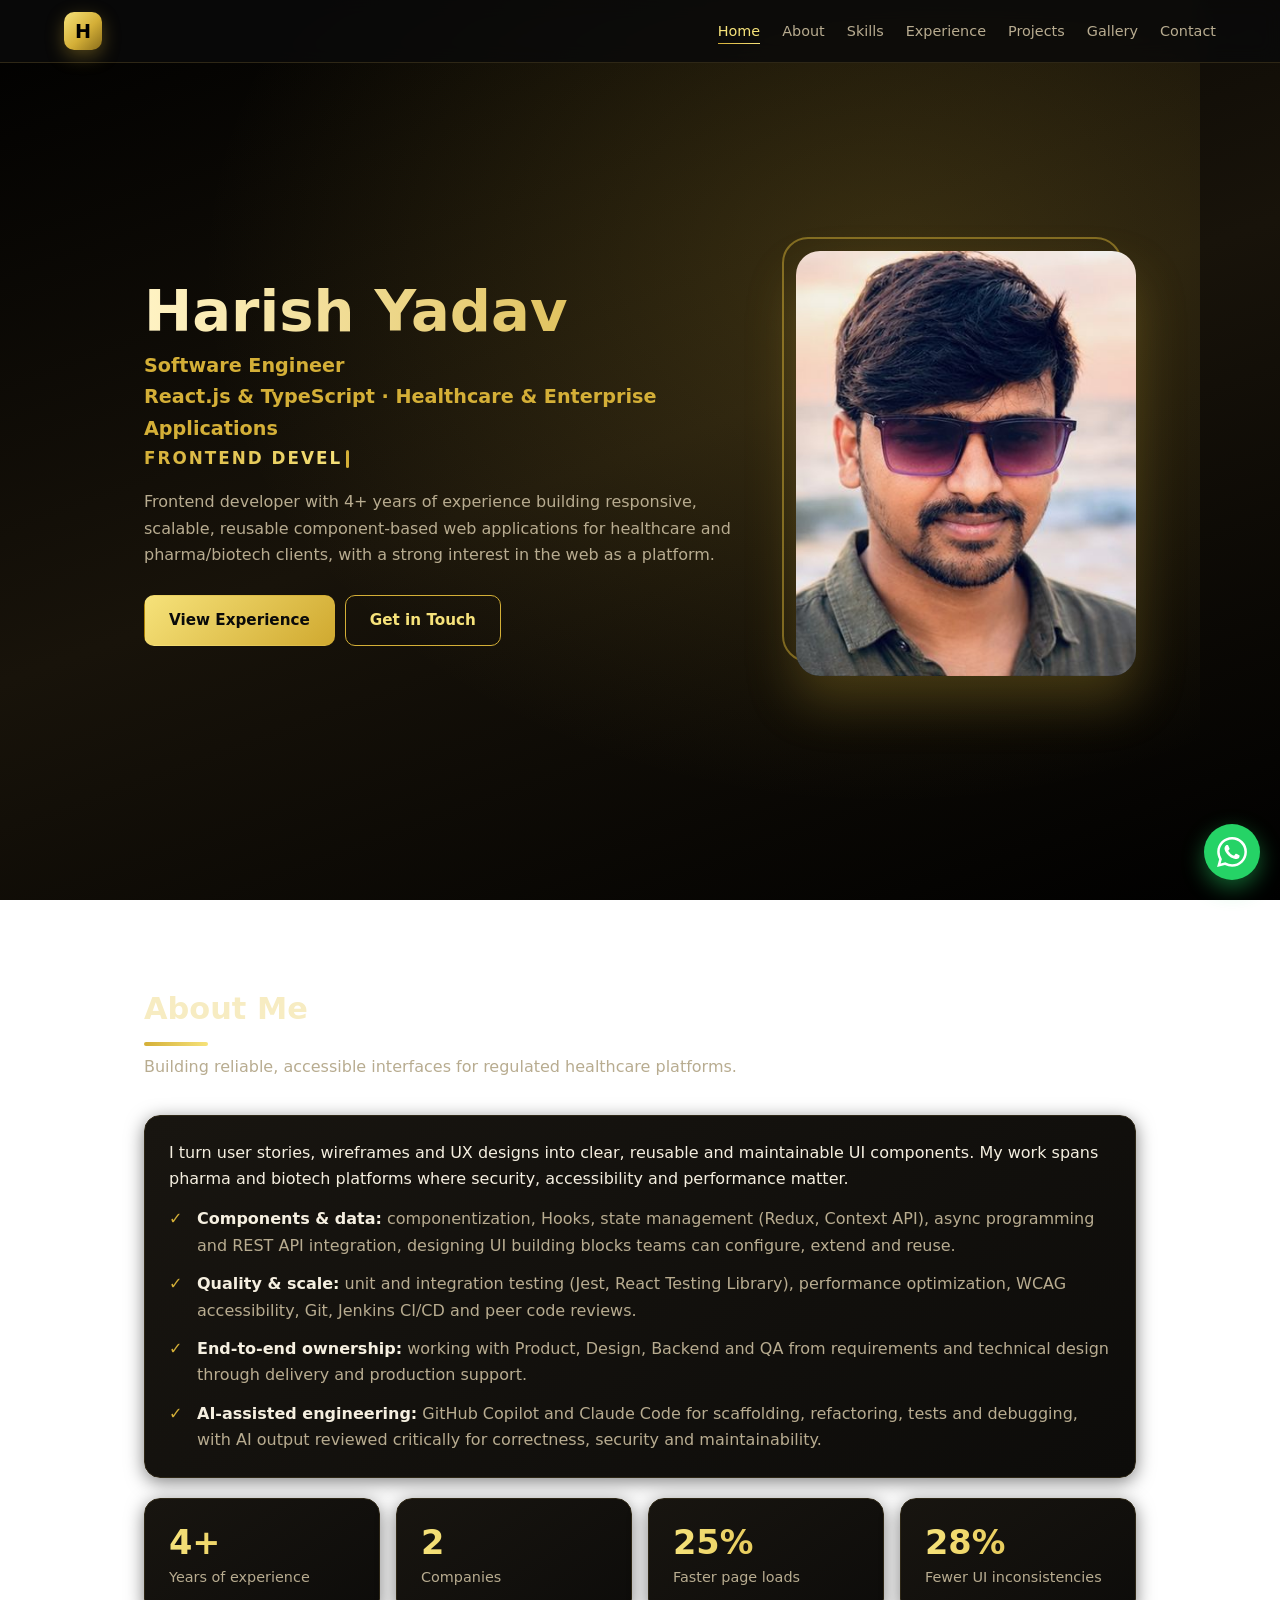
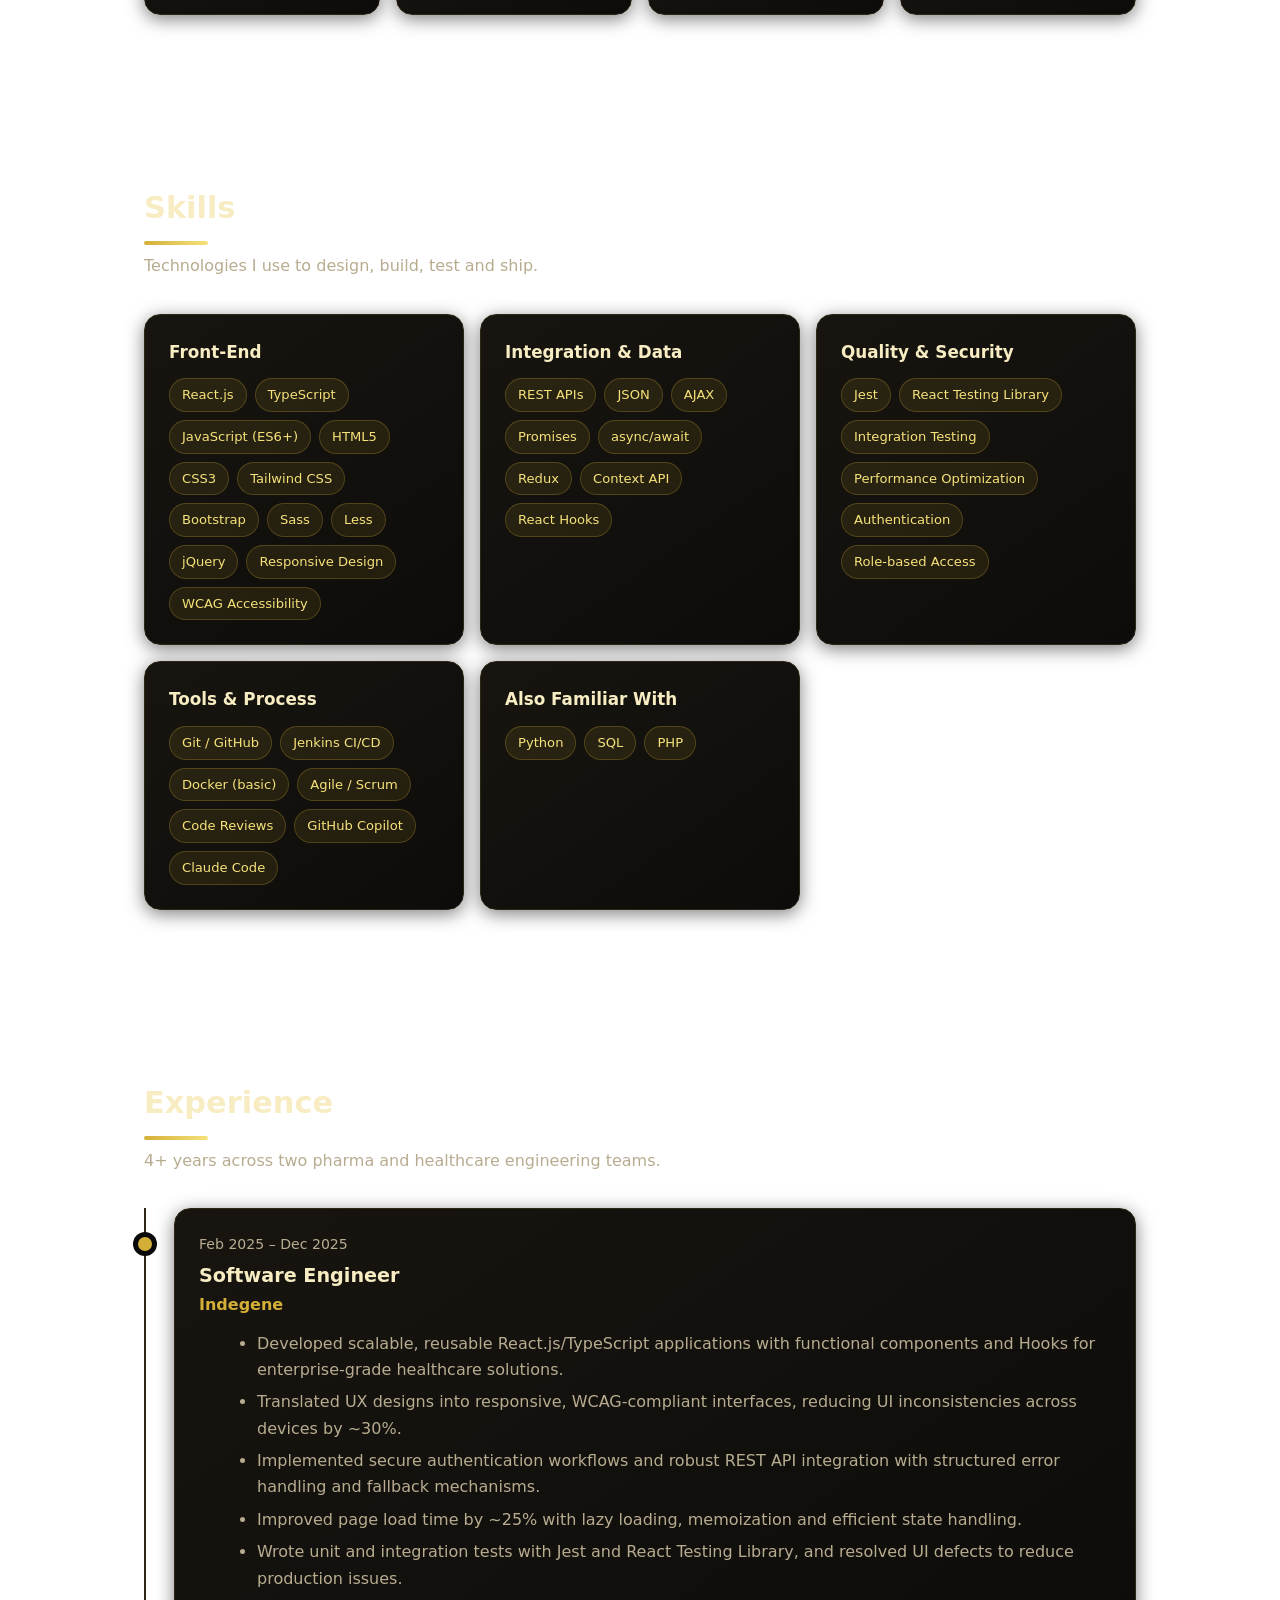
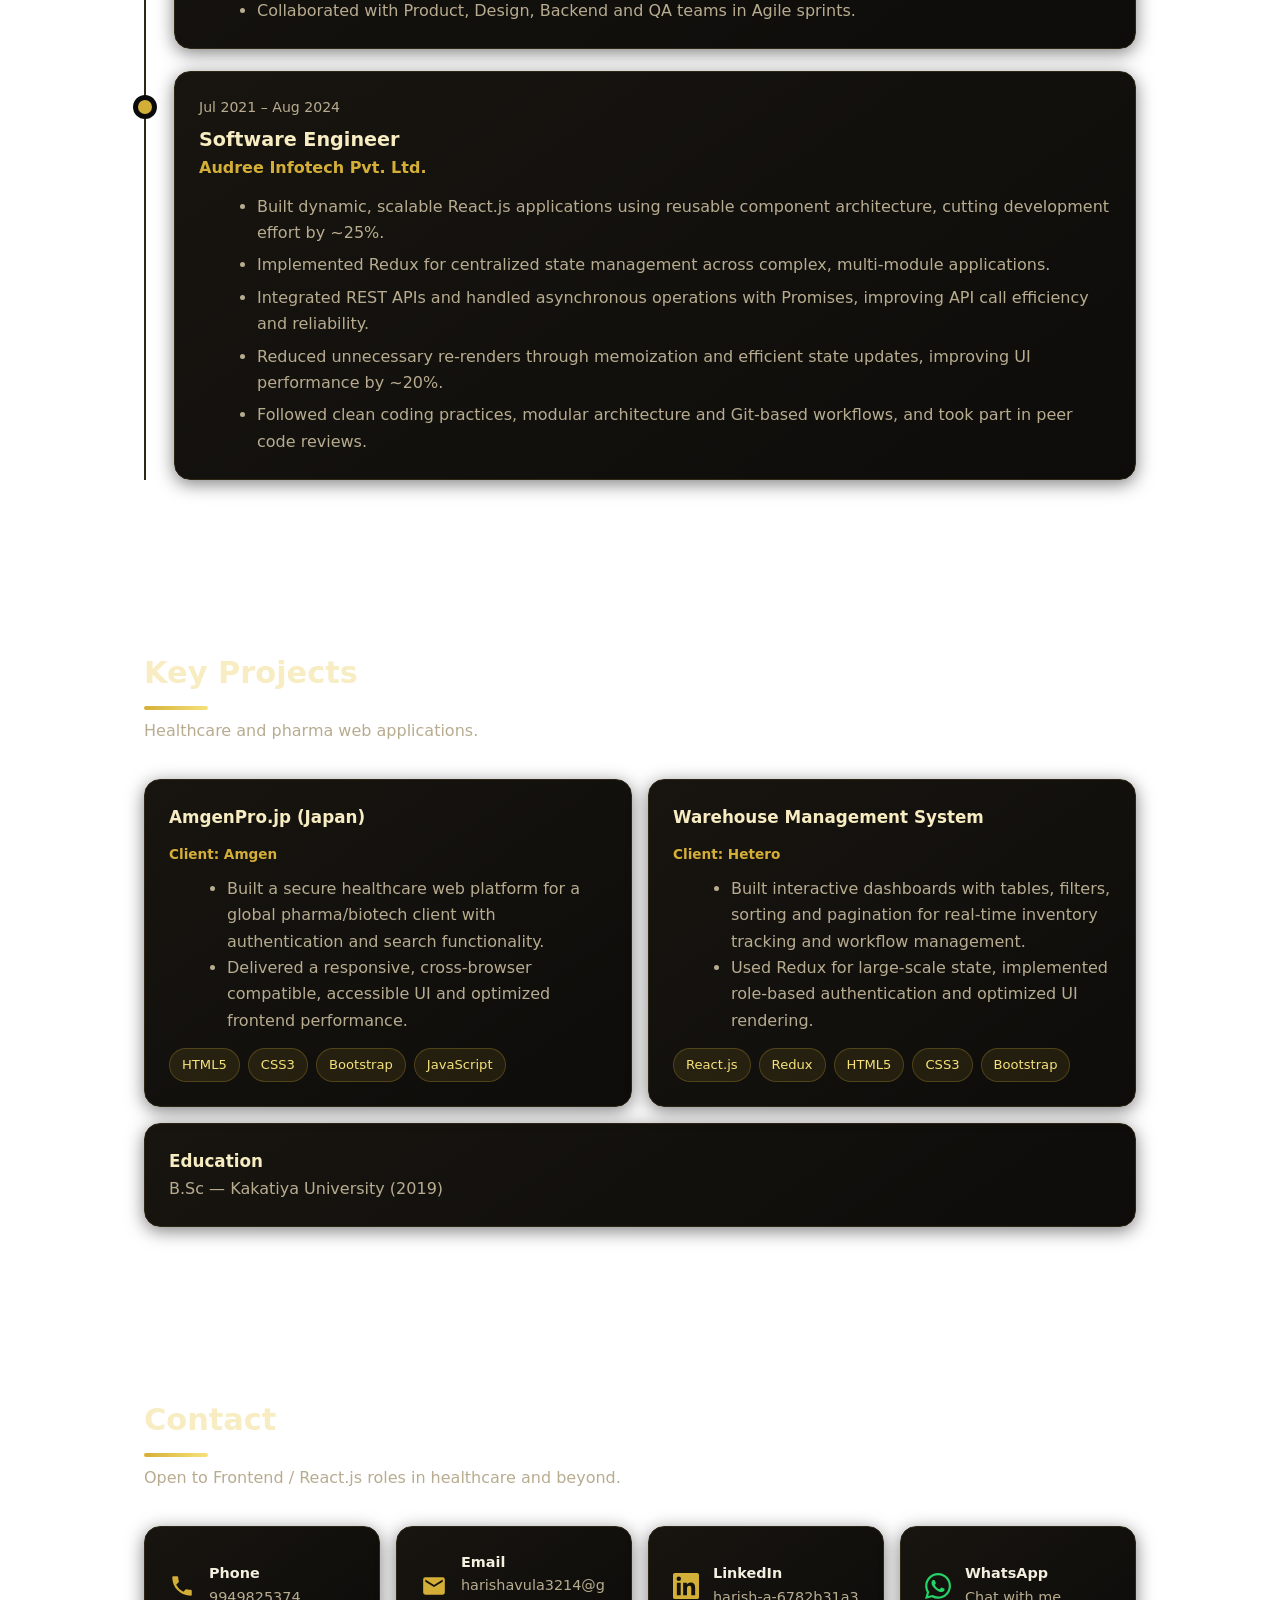
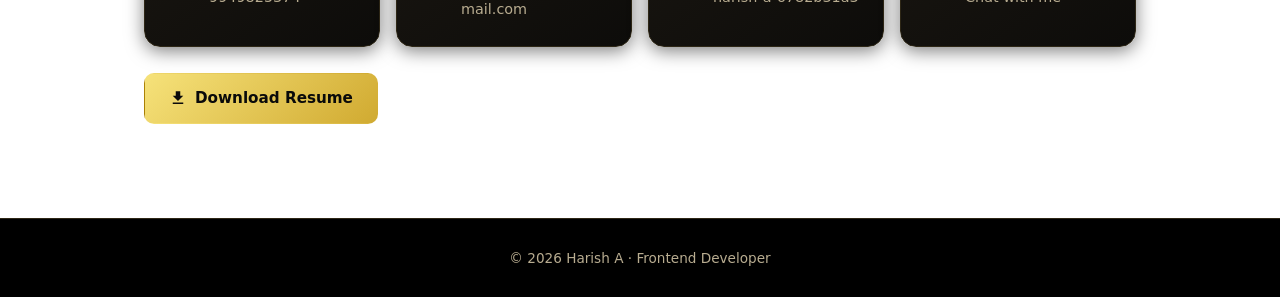
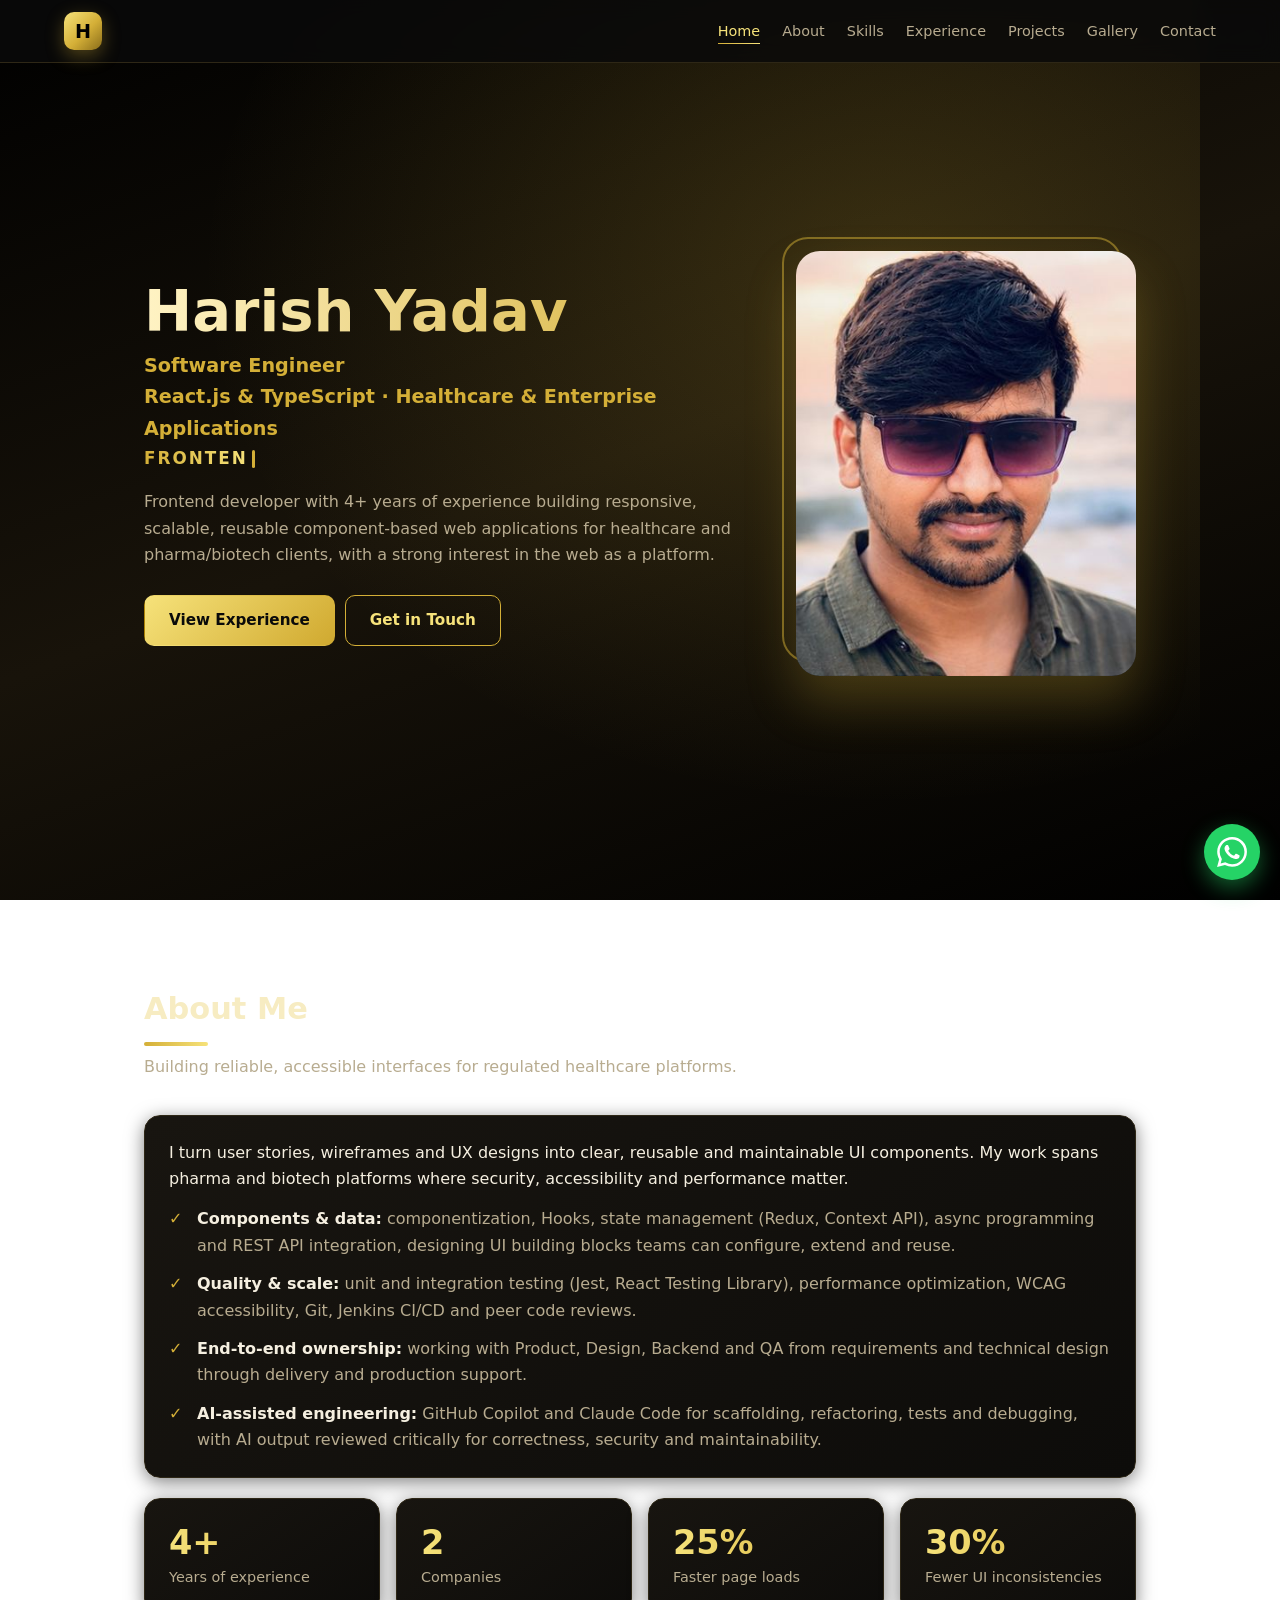
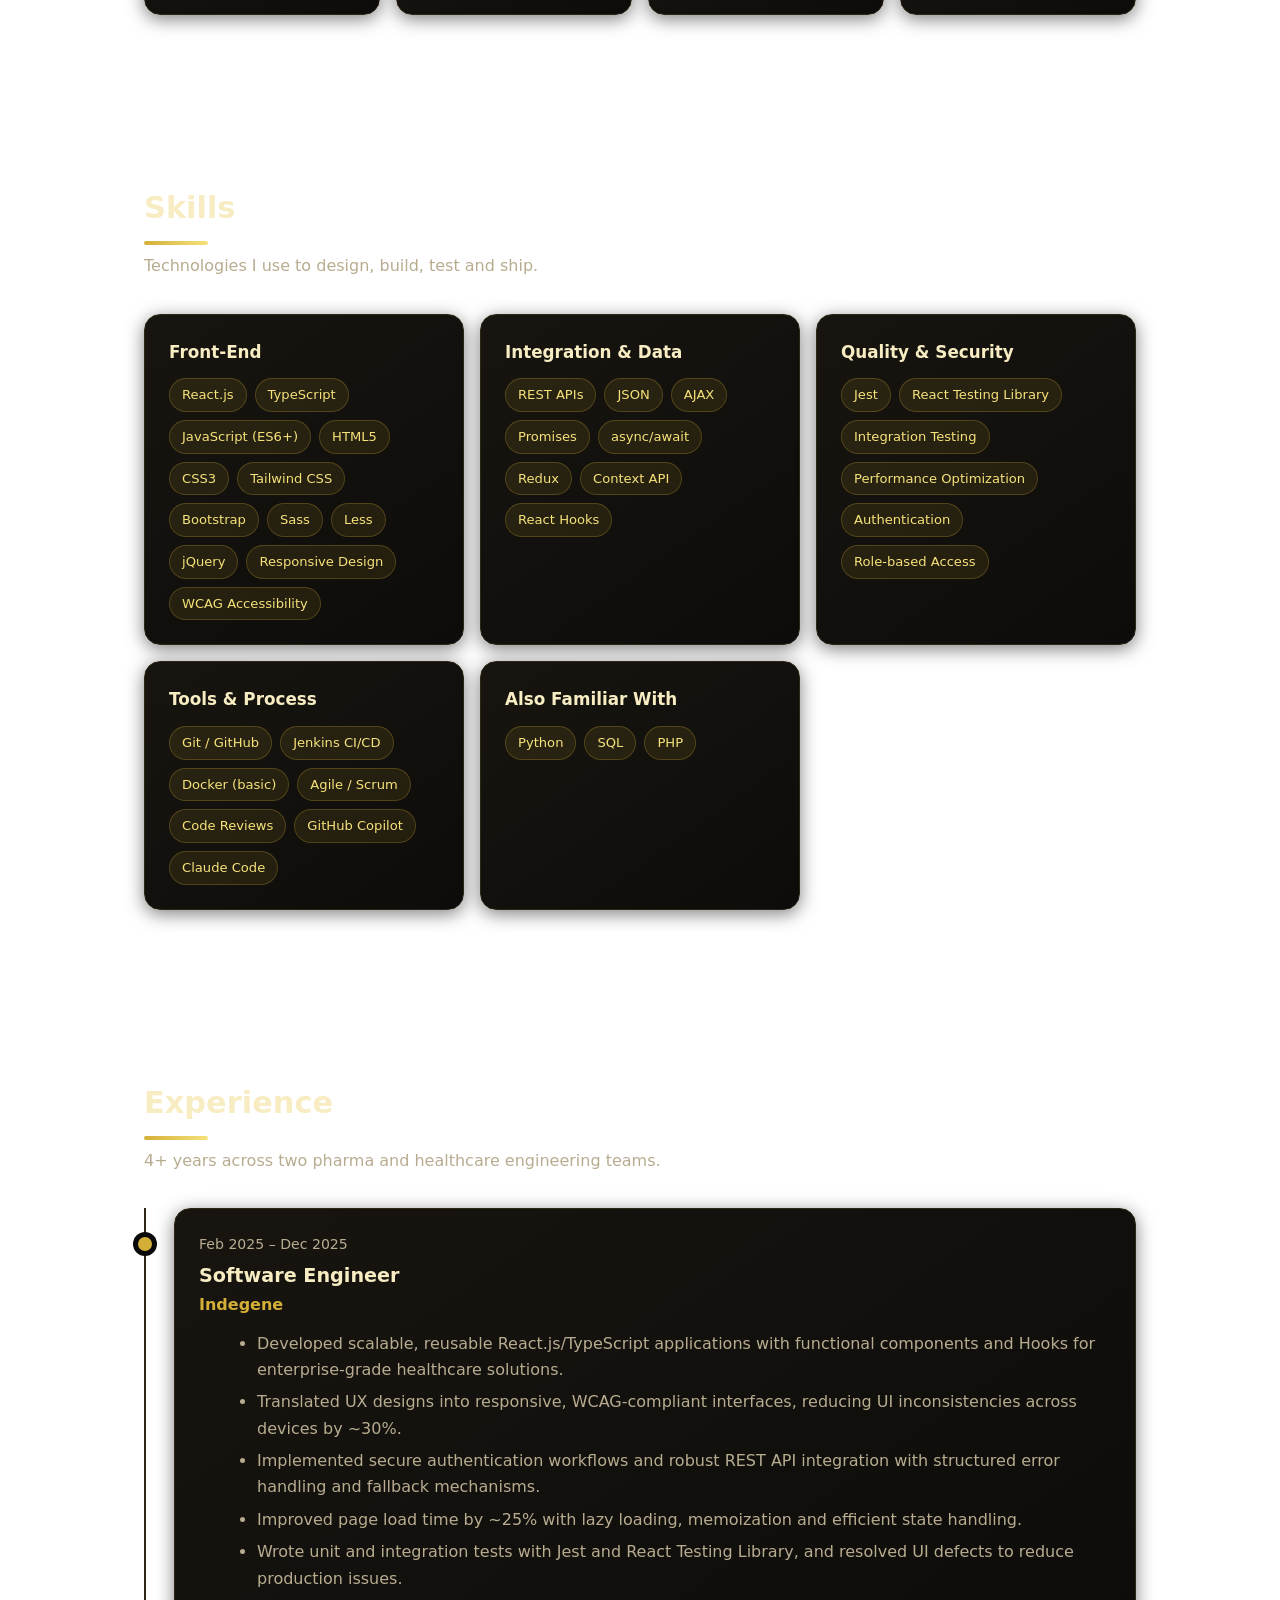
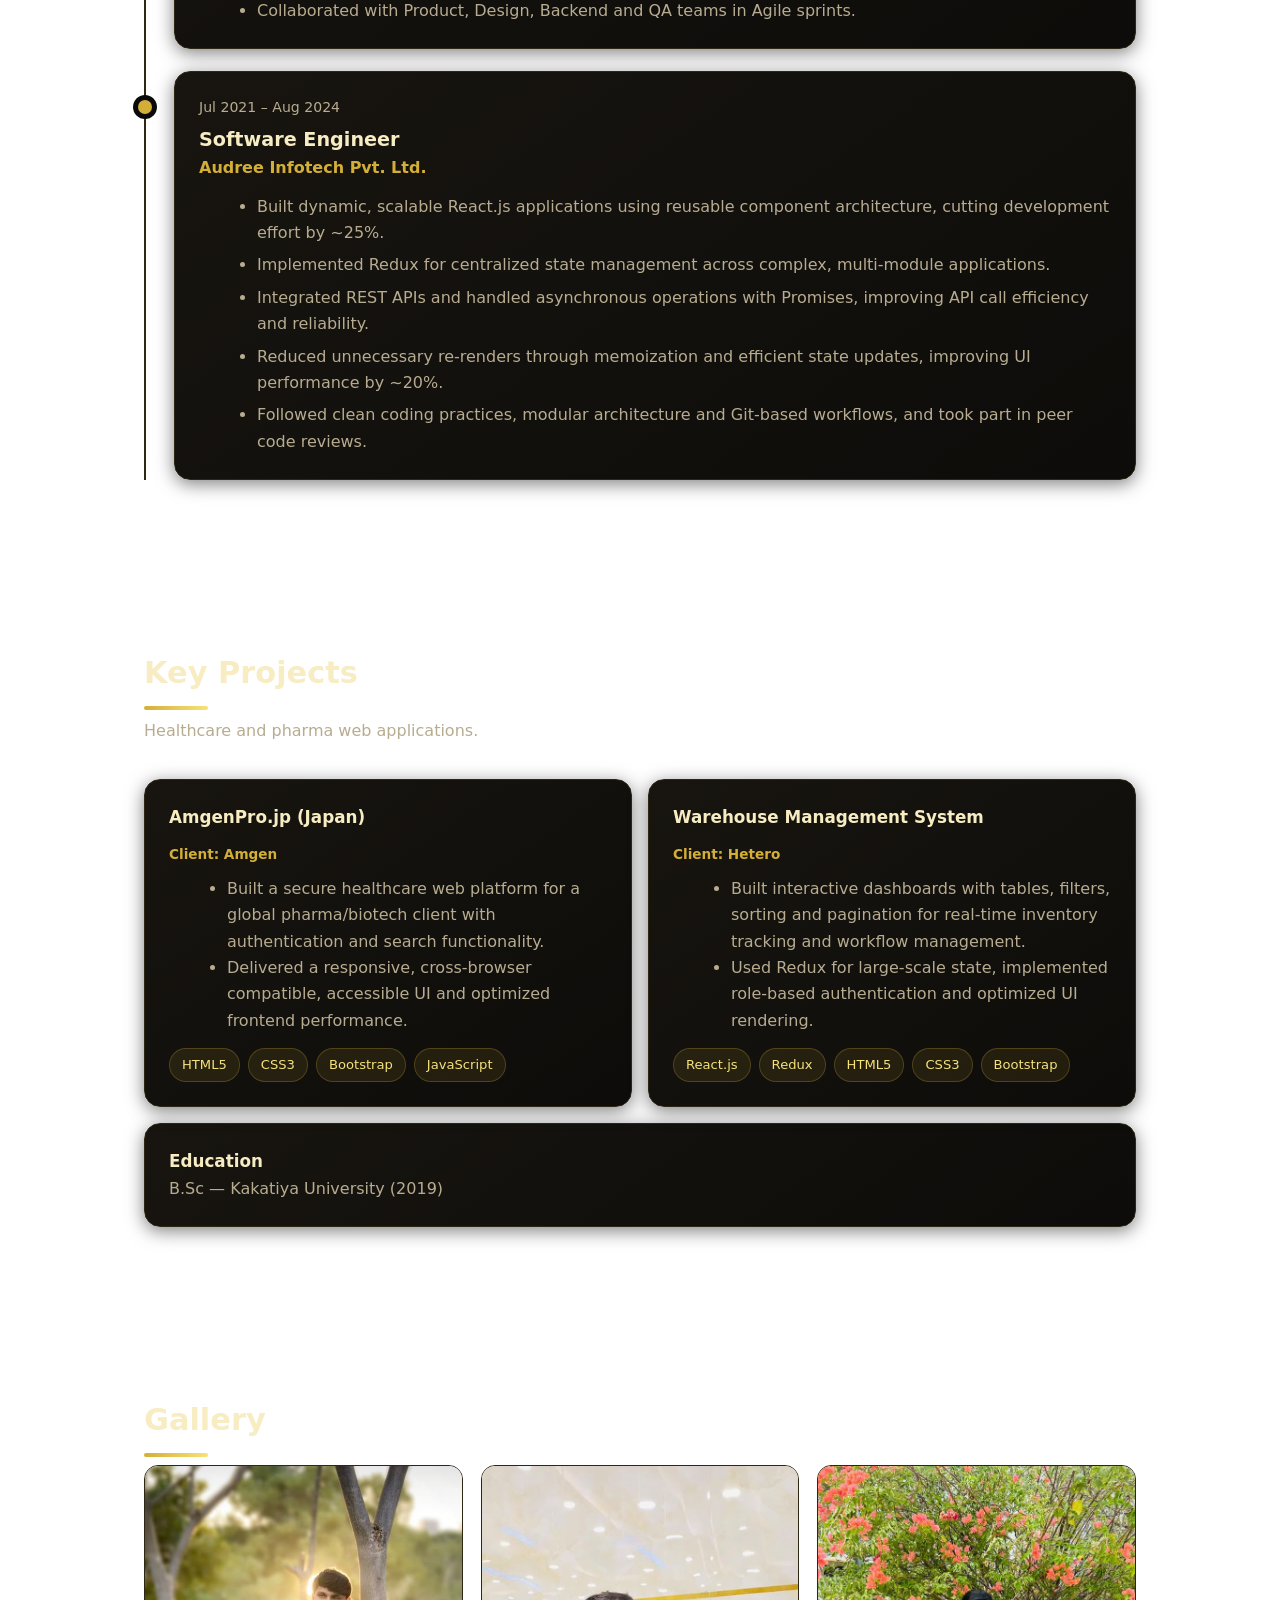
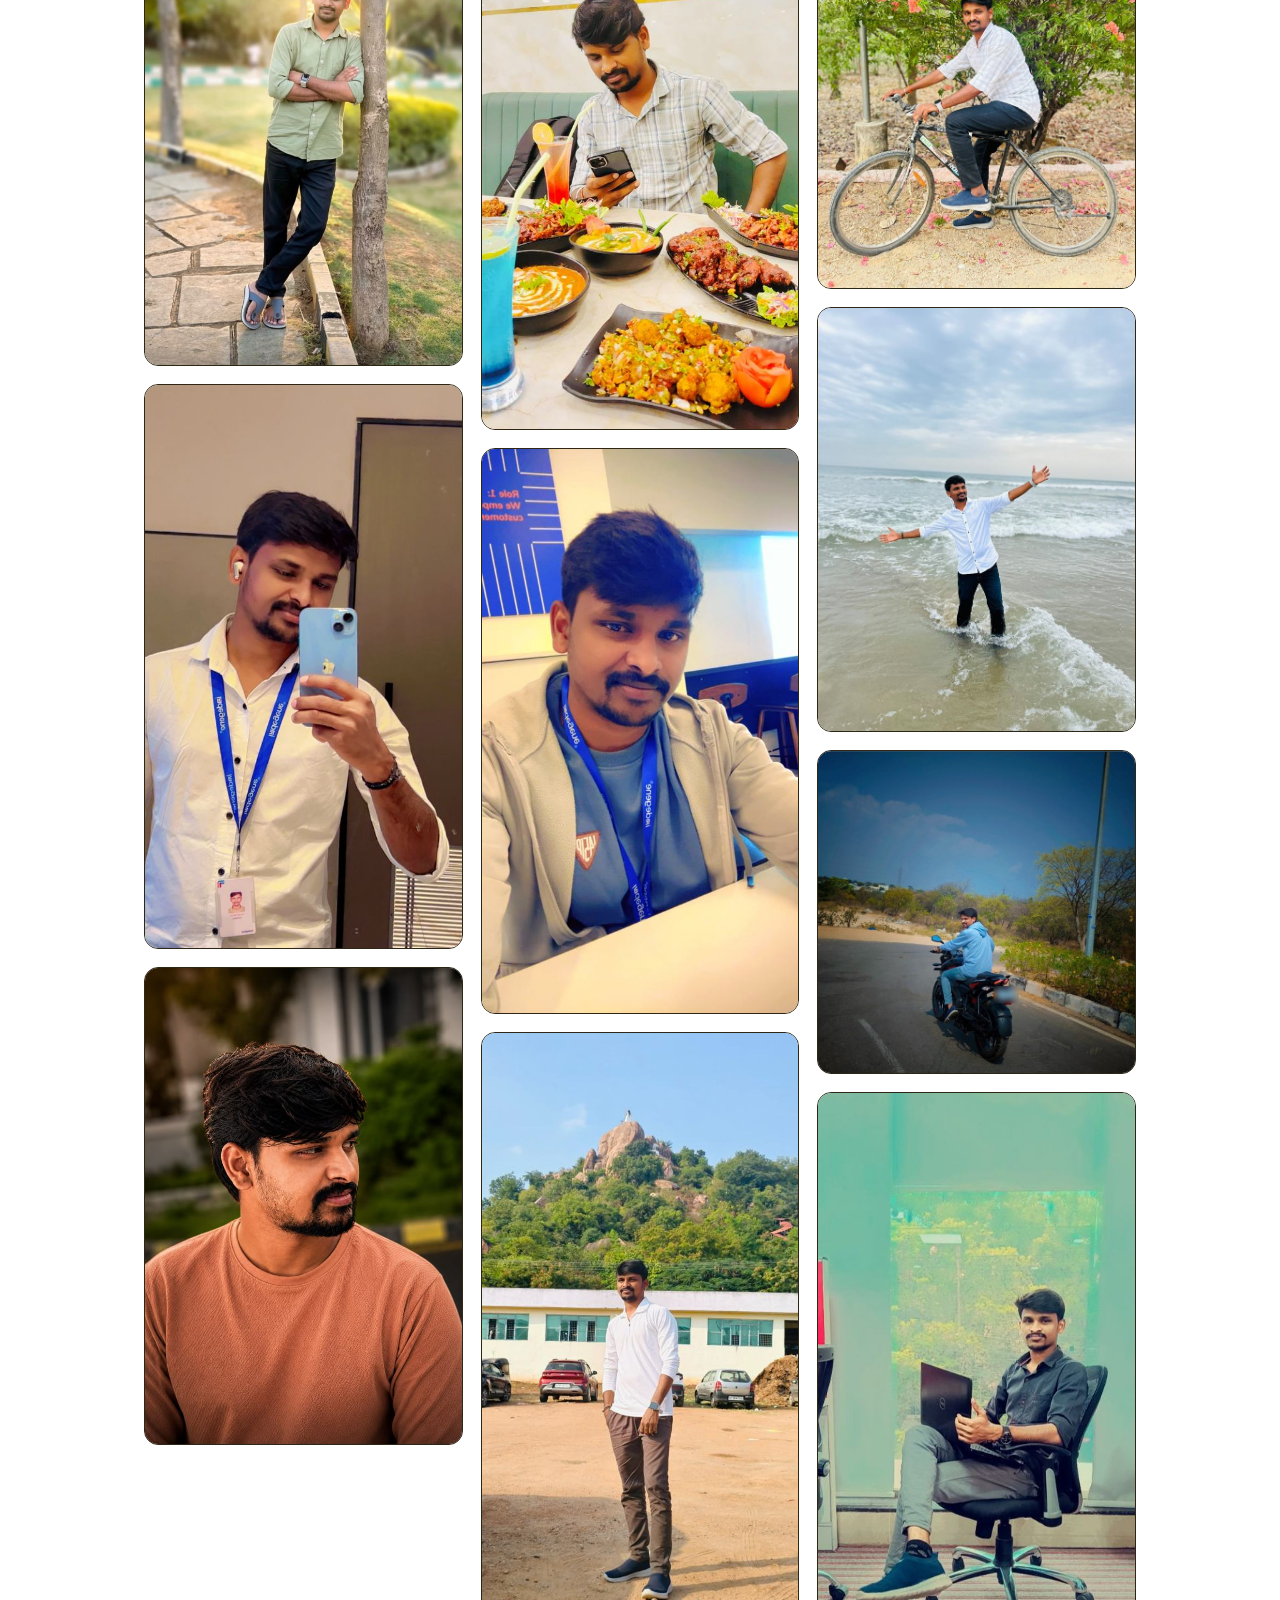
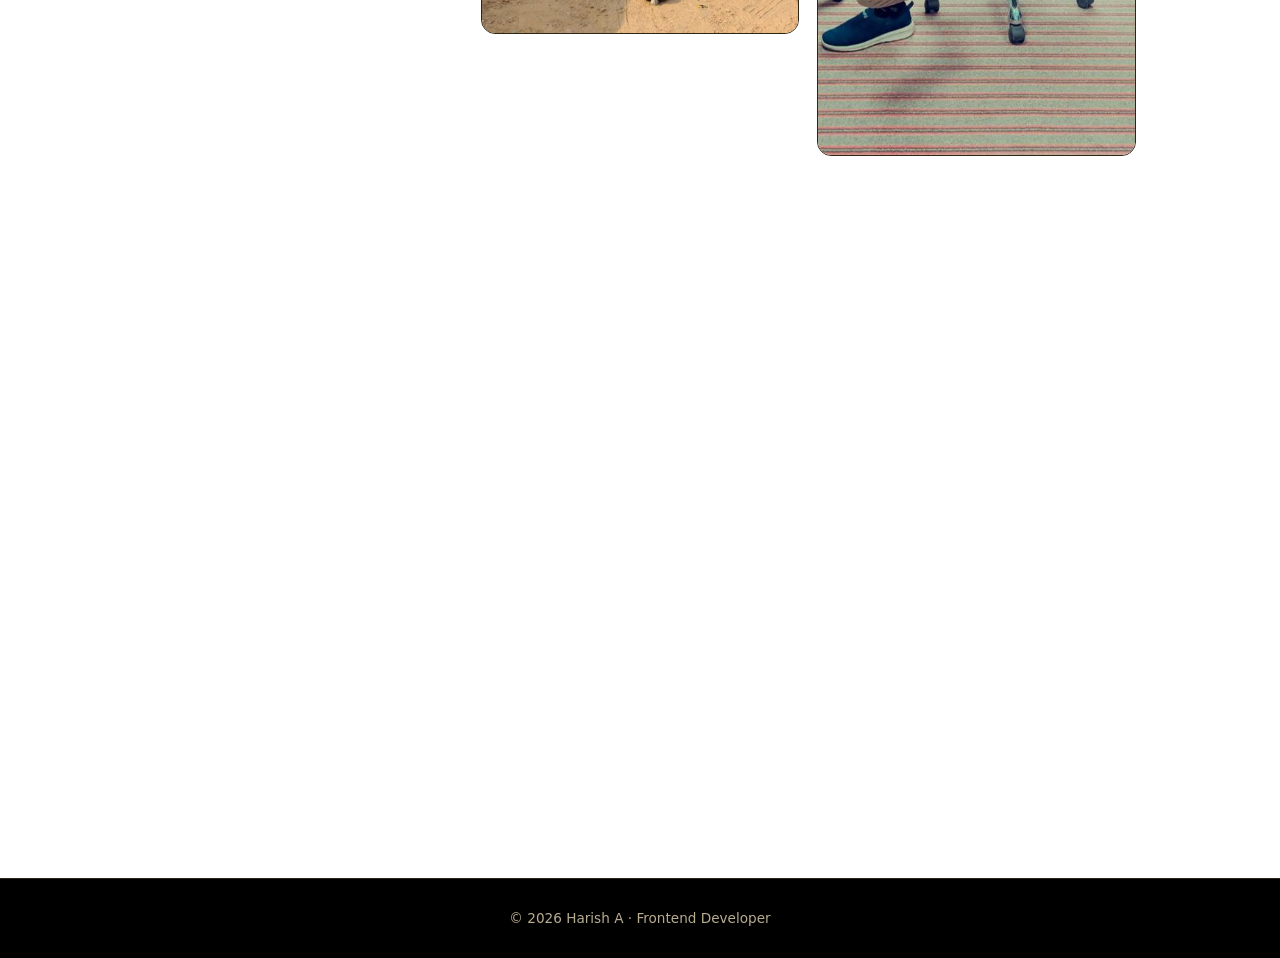
